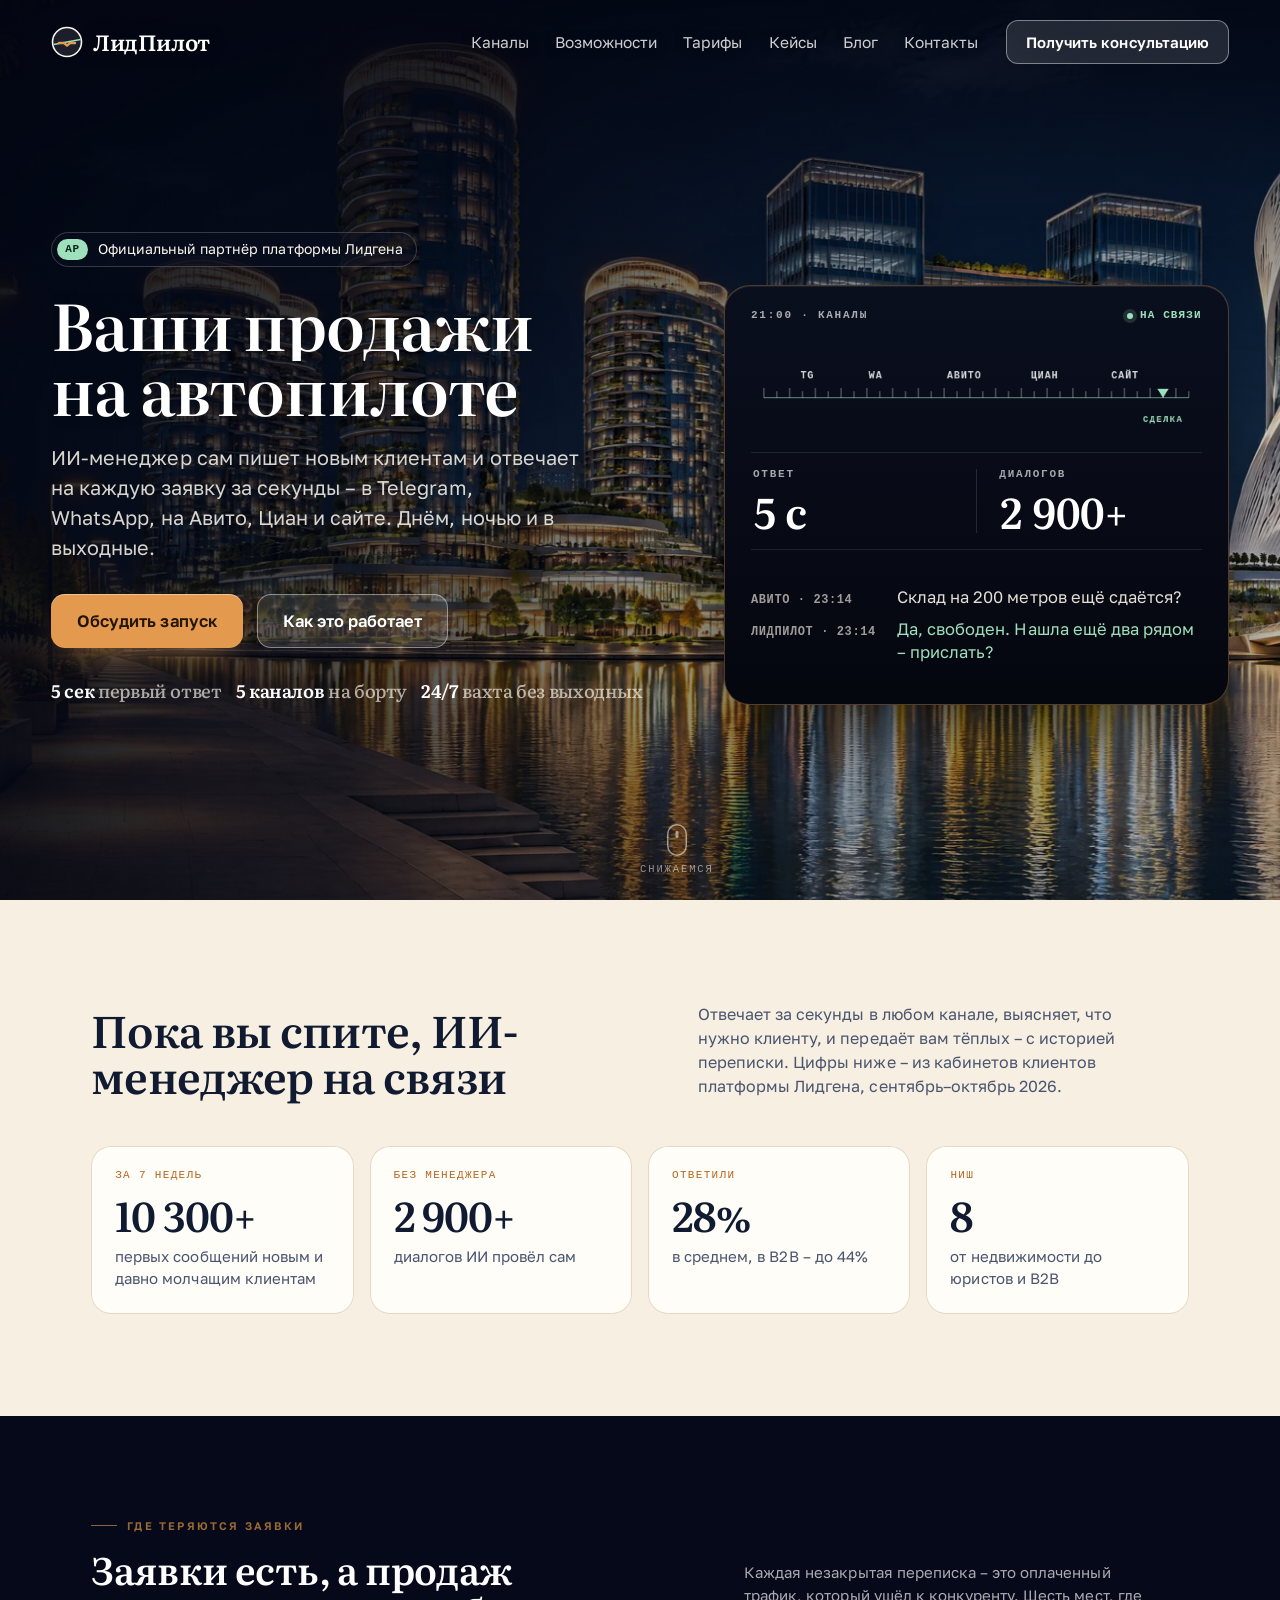
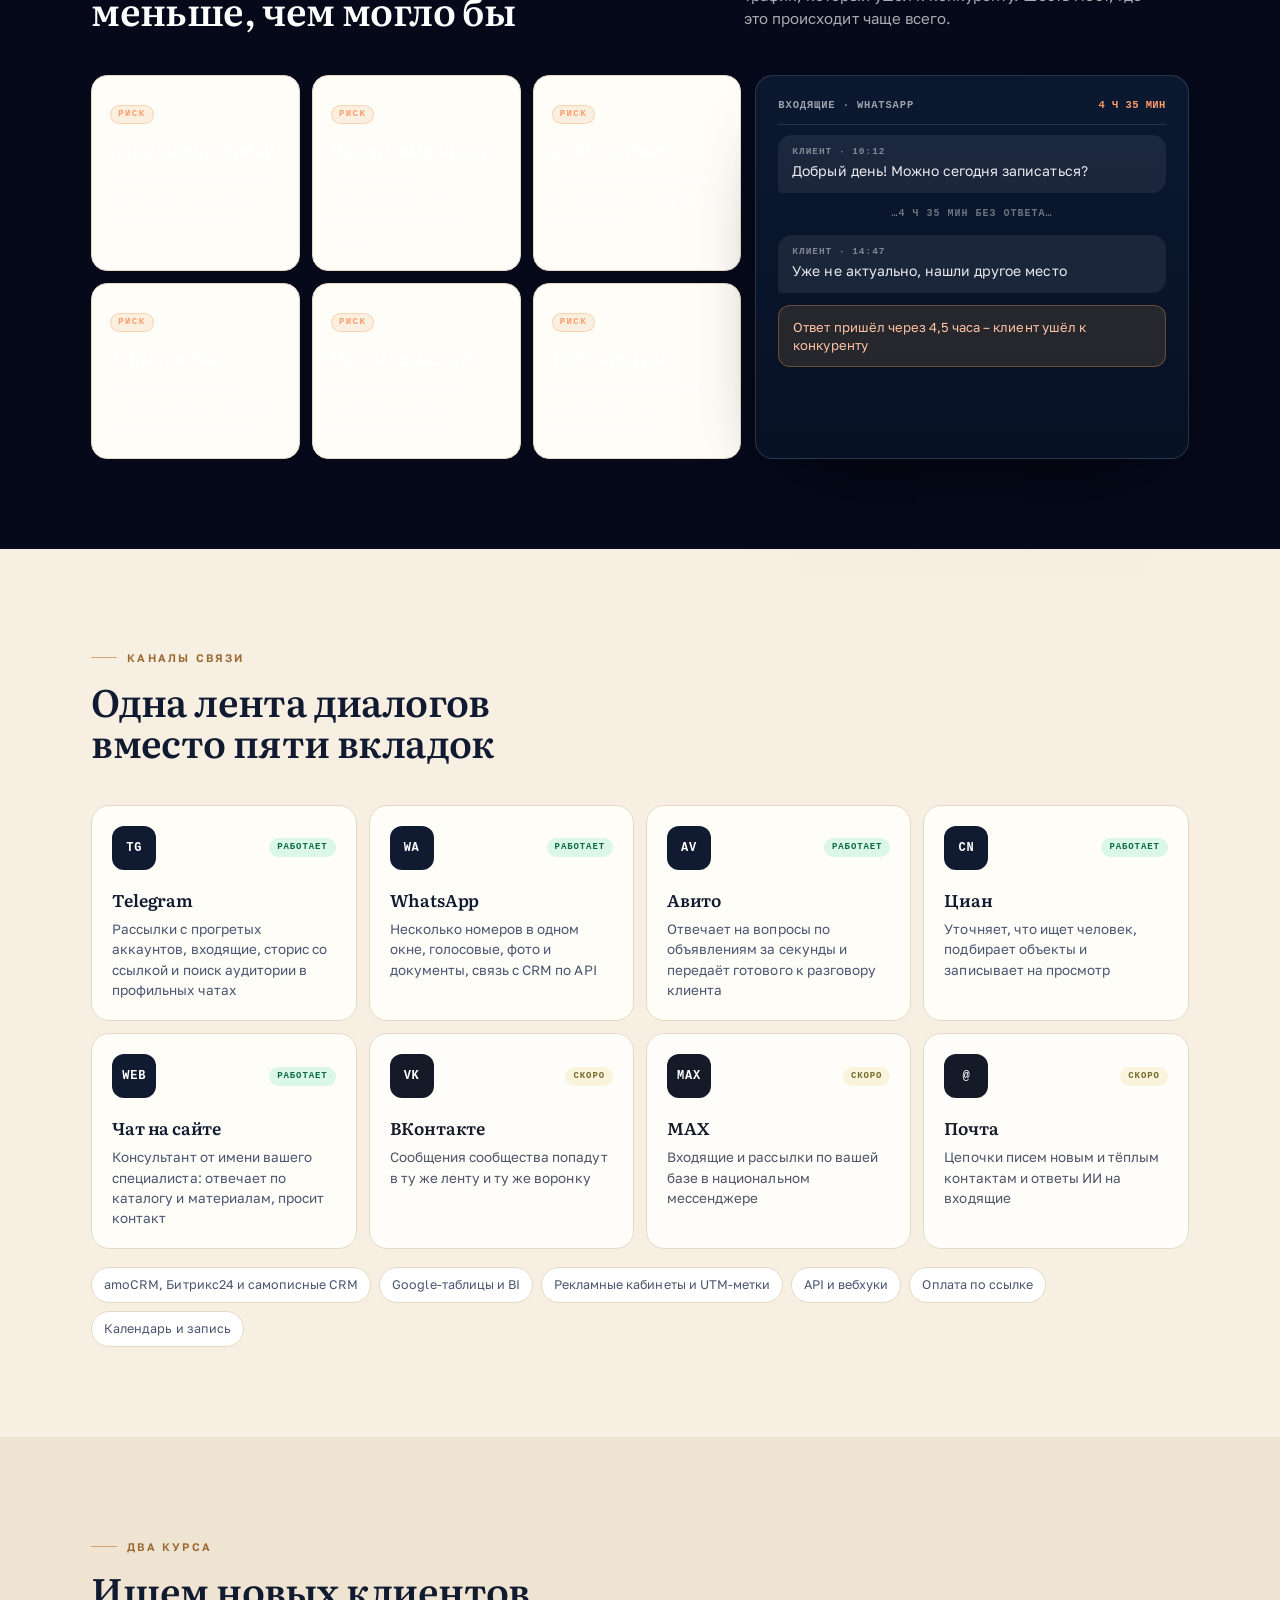
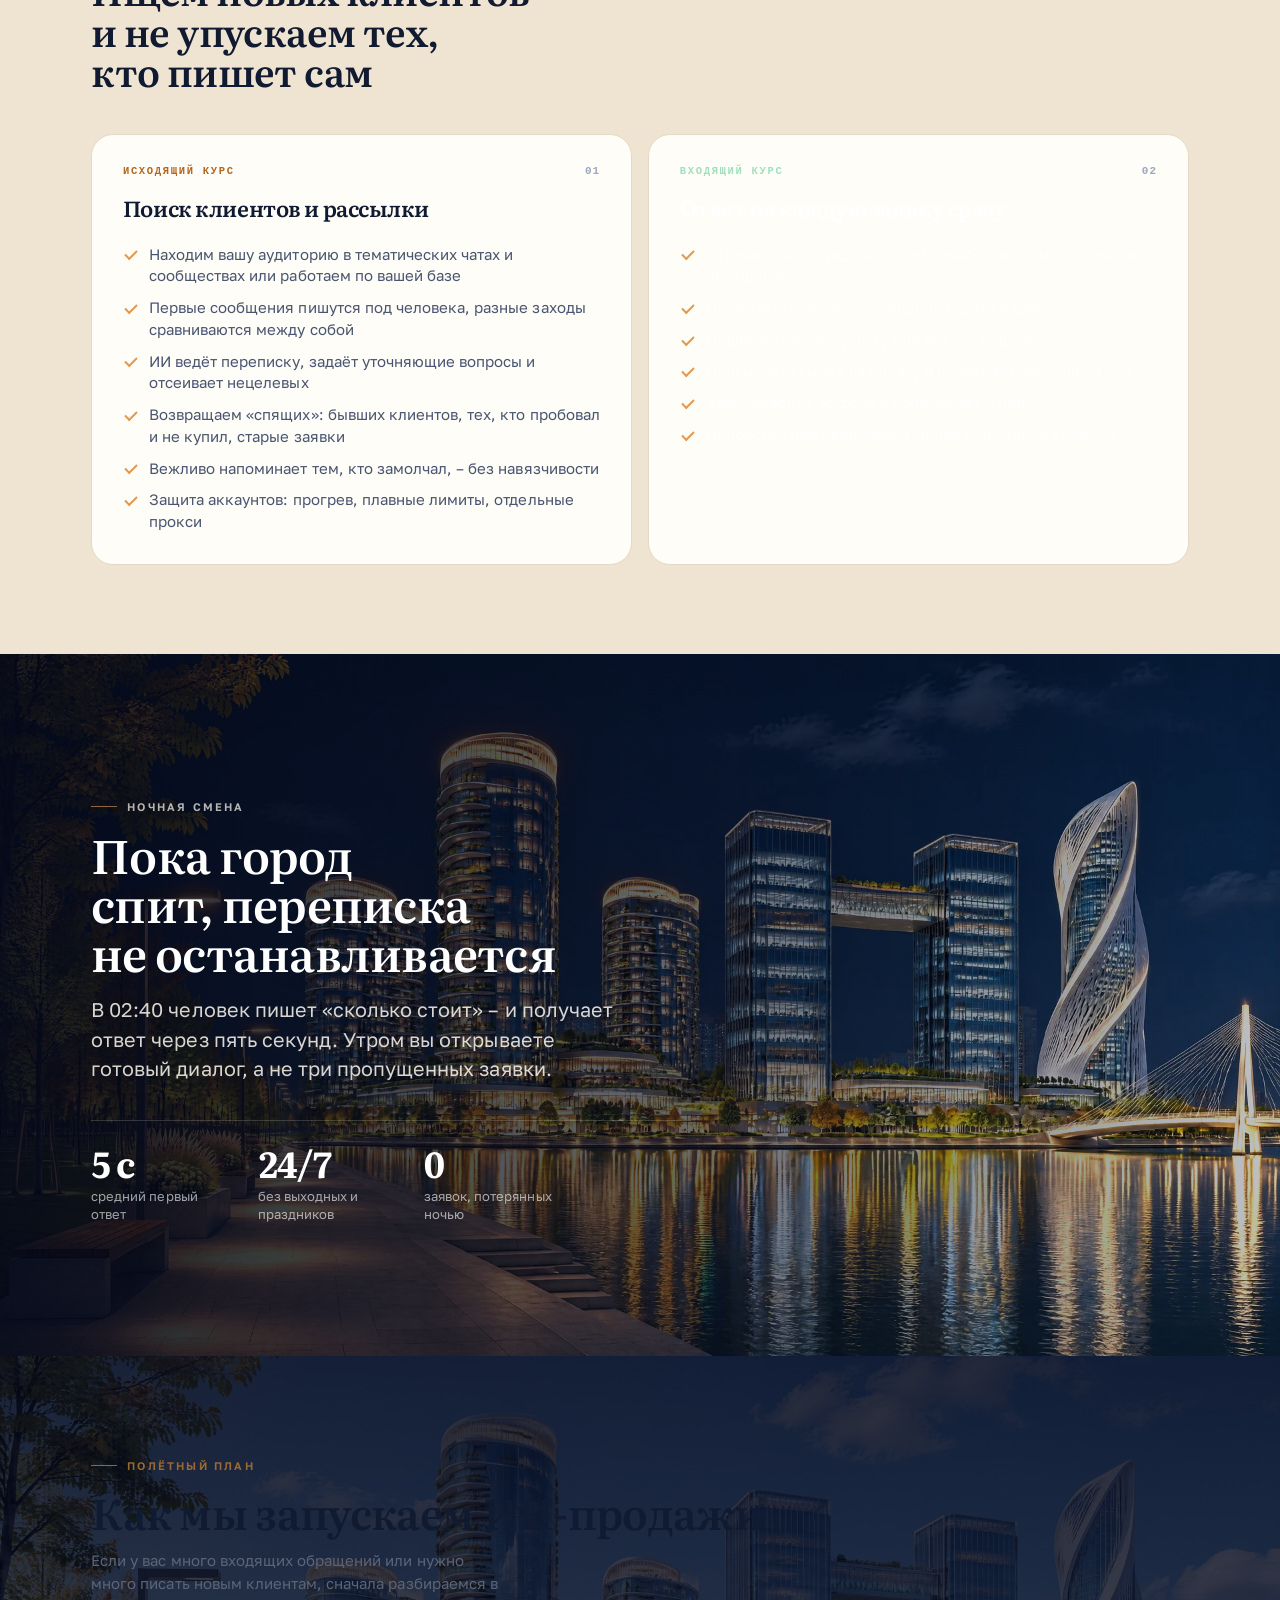
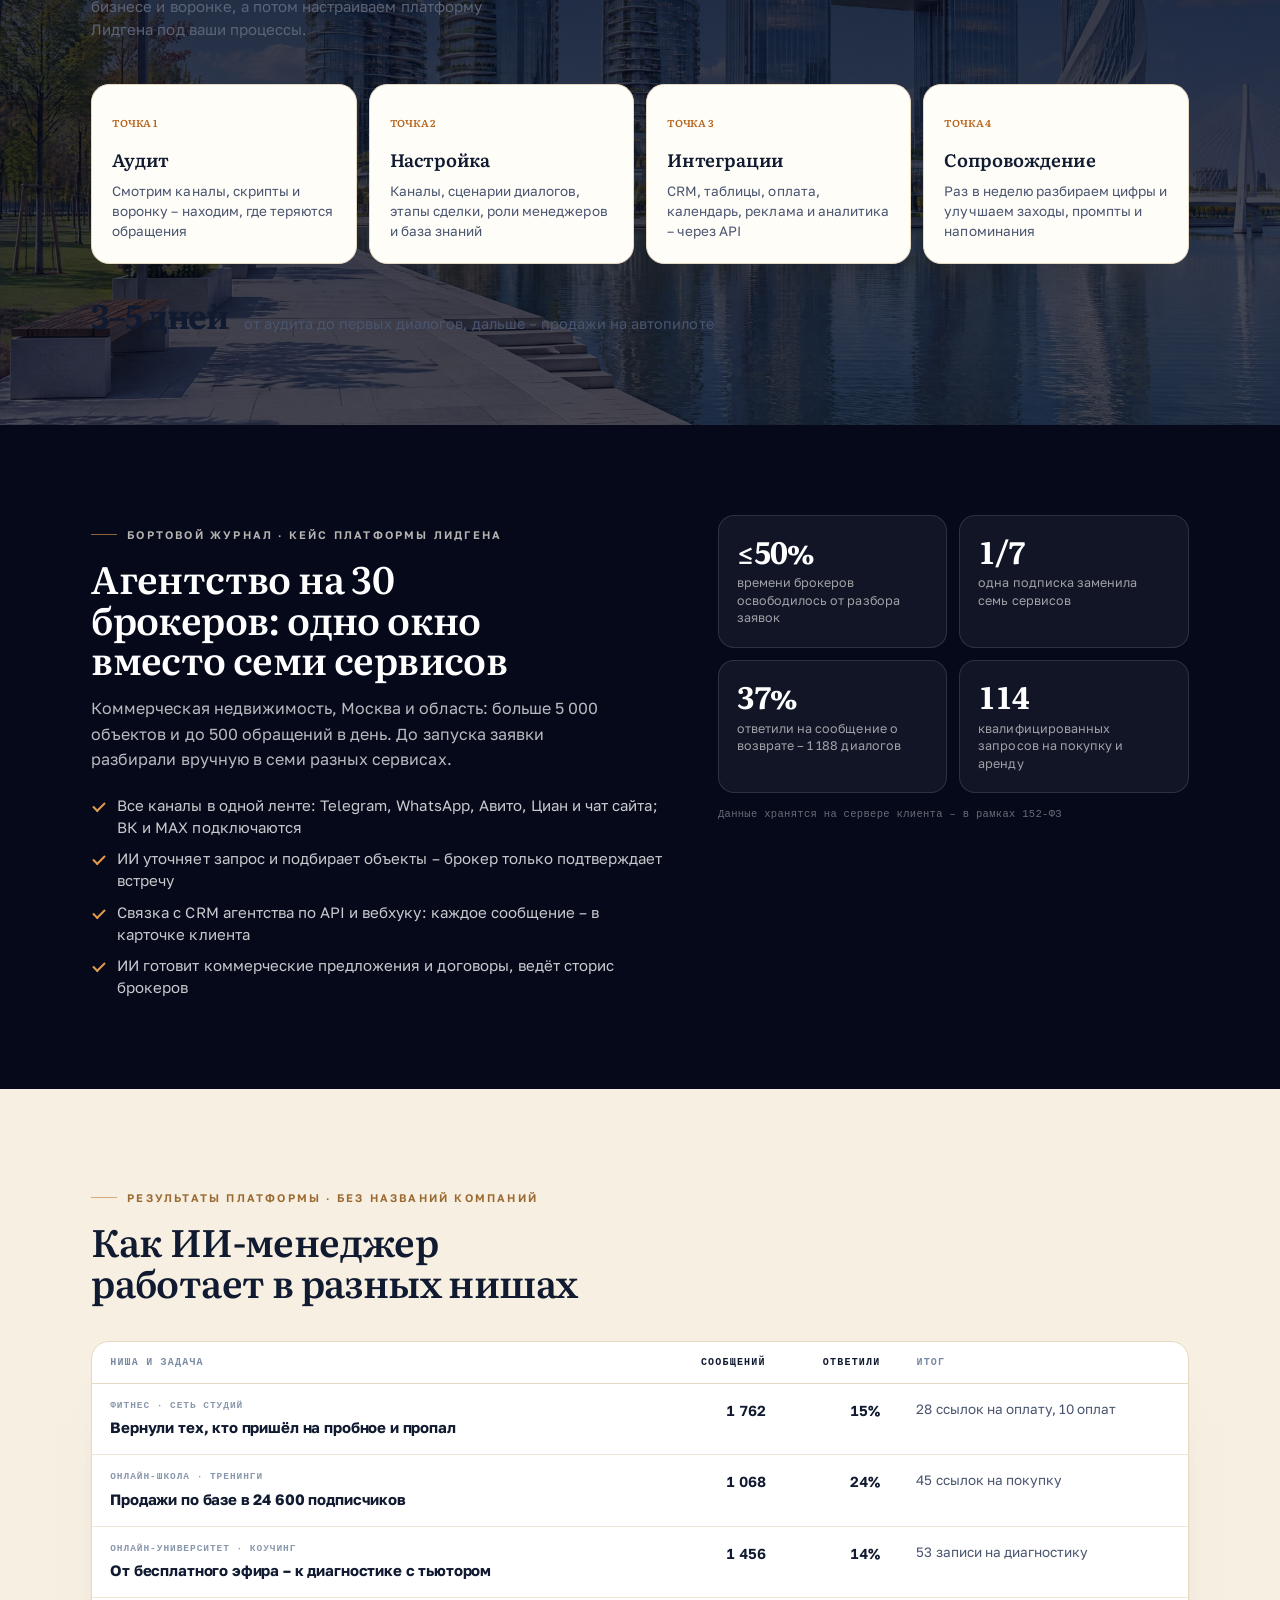
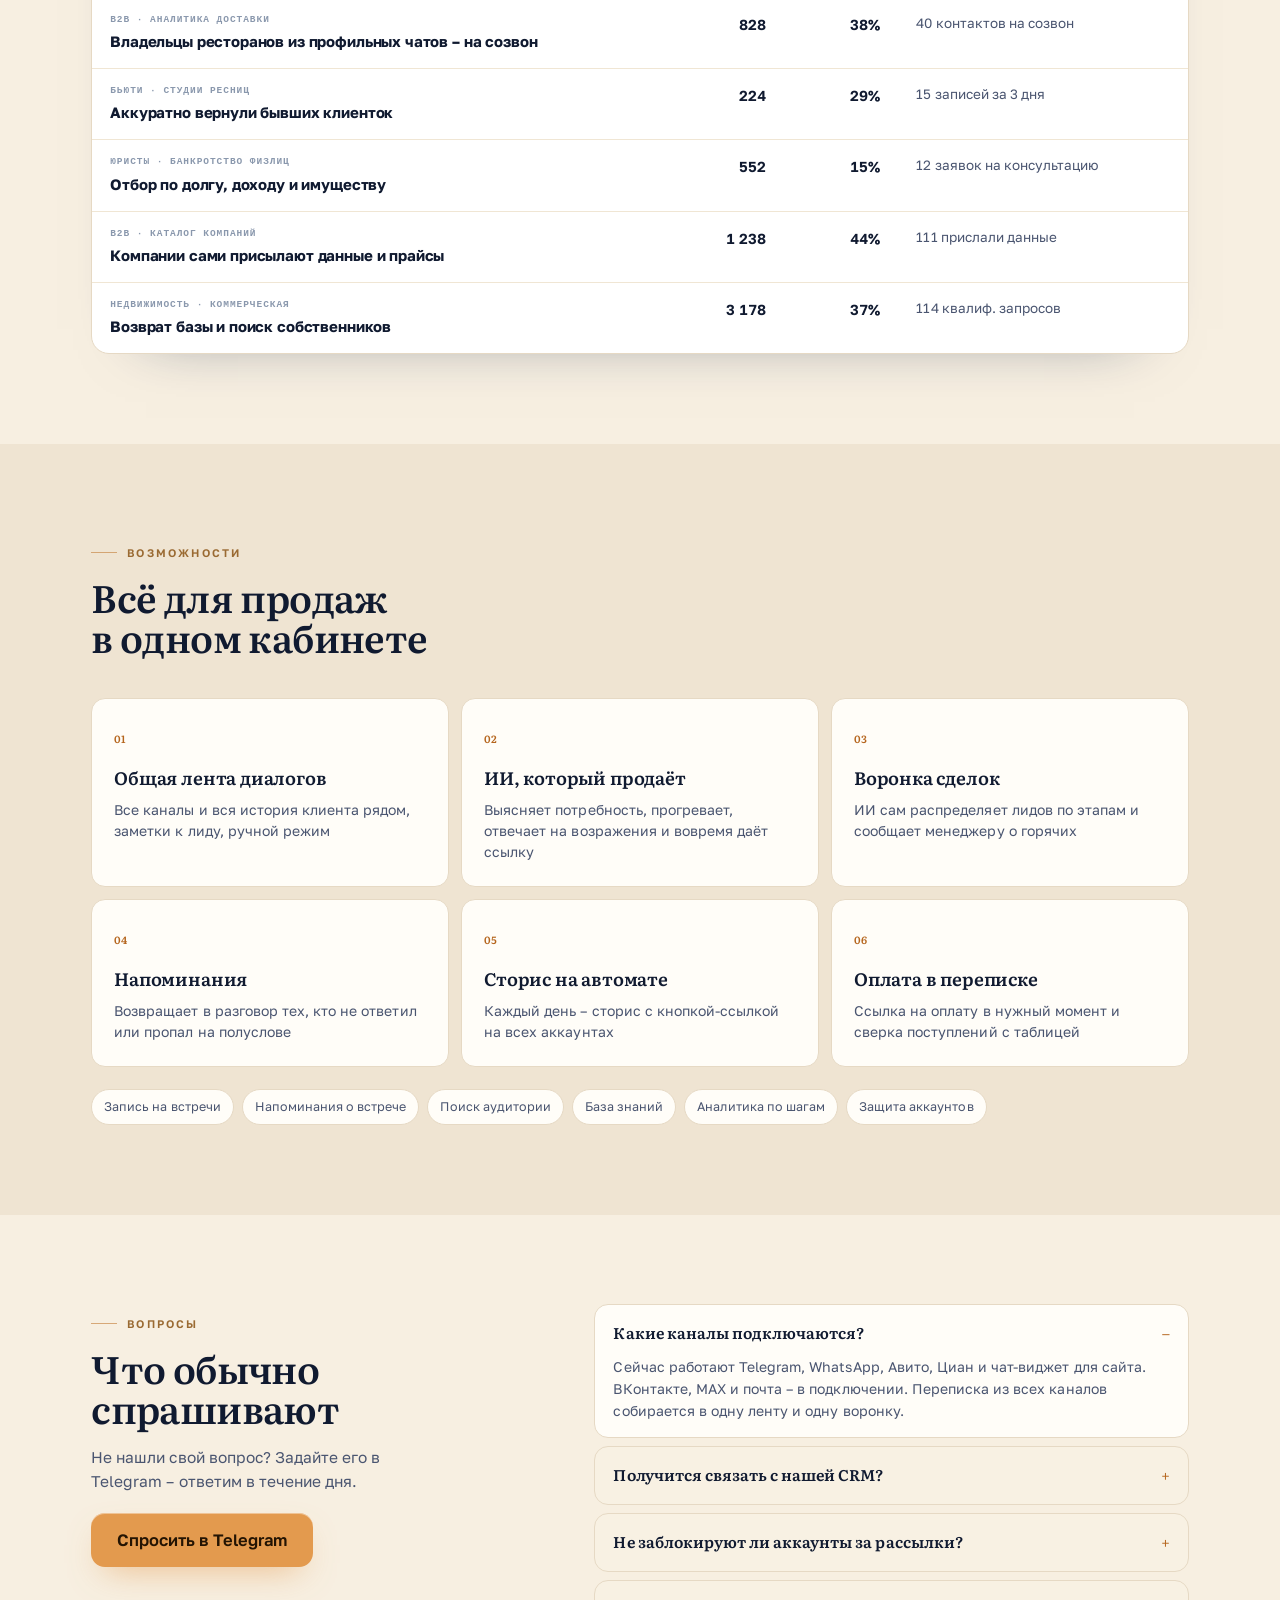
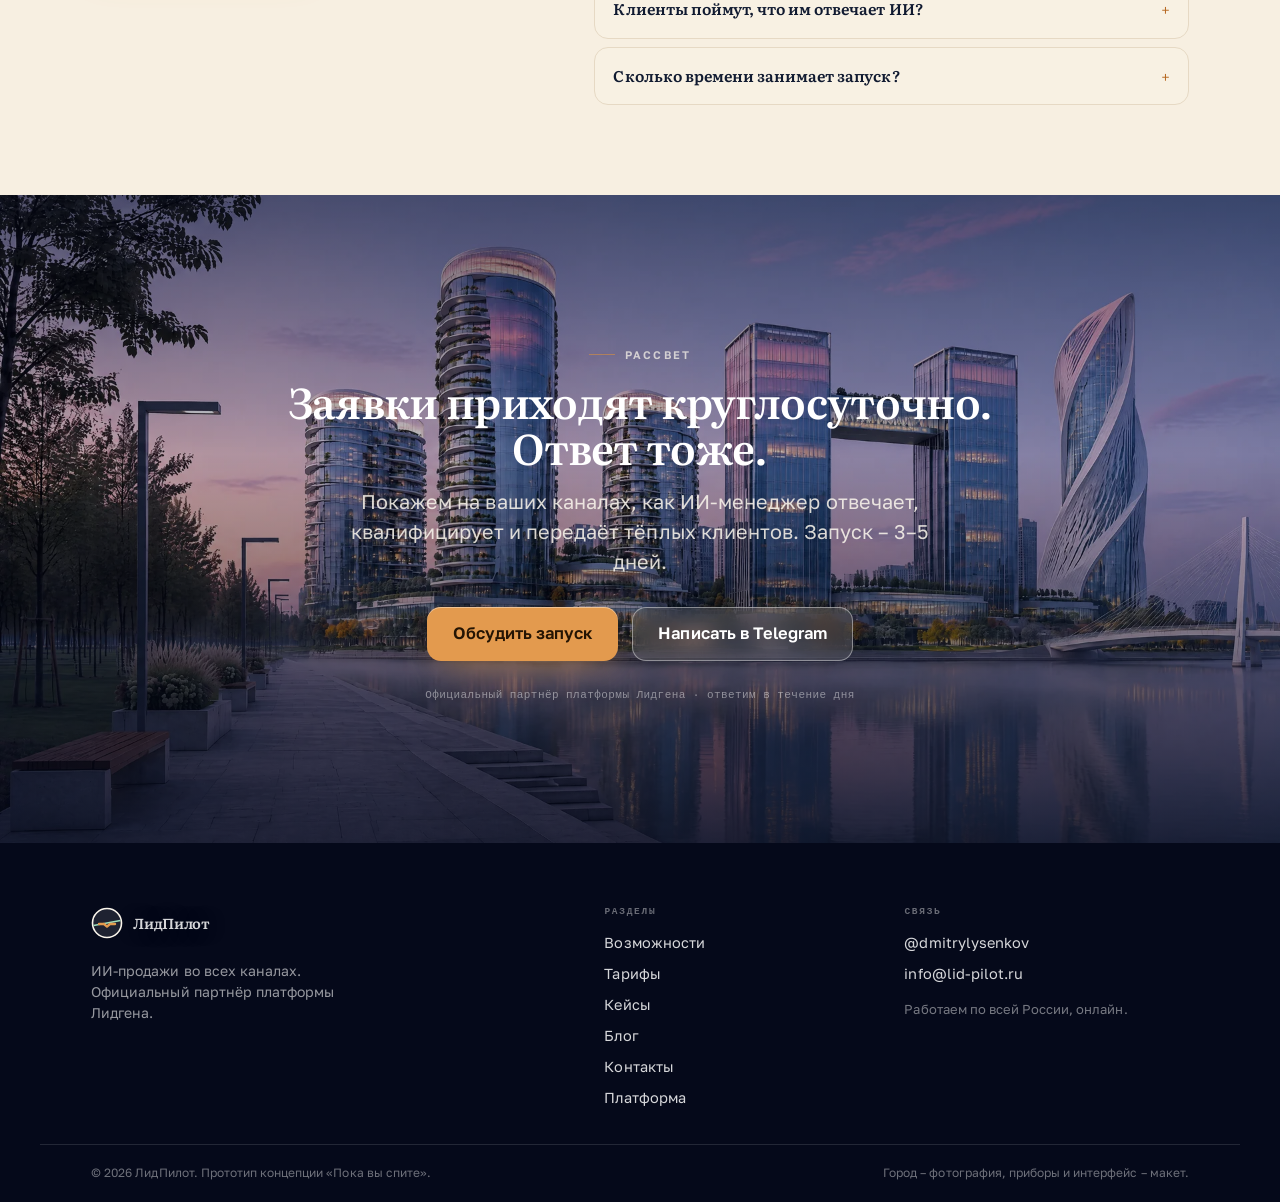
==== index.html @ d26cc65f "Сайт «Пока вы спите»: город, тема, 13 страниц" ====
<!DOCTYPE html><html lang="ru"> <head><script>document.documentElement.classList.add('js');</script><meta charset="utf-8"><meta name="viewport" content="width=device-width, initial-scale=1, viewport-fit=cover"><meta name="robots" content="noindex, nofollow"><title>ЛидПилот – продажи, пока вы спите</title><link rel="canonical" href="https://dmitryli52.github.io/lidpilot-noch/"><meta name="description" content="ИИ-менеджер продаж: пишет новым клиентам и отвечает за секунды в Telegram, WhatsApp, на Авито, Циан и сайте. Днём, ночью и в выходные."><meta name="theme-color" content="#05091A"><meta property="og:type" content="website"><meta property="og:title" content="ЛидПилот – продажи на автопилоте"><meta property="og:description" content="ИИ-менеджер отвечает за секунды в Telegram, WhatsApp, на Авито, Циан и сайте – днём, ночью и в выходные."><meta property="og:image" content="https://dmitryli52.github.io/lidpilot-noch/assets/noch/og-noch.jpg"><meta property="og:image:width" content="1200"><meta property="og:image:height" content="630"><link rel="icon" type="image/svg+xml" href="https://dmitryli52.github.io/lidpilot-noch/favicon.svg"><link rel="preconnect" href="https://fonts.googleapis.com"><link rel="preconnect" href="https://fonts.gstatic.com" crossorigin><link href="https://fonts.googleapis.com/css2?family=Literata:opsz,wght@7..72,500;7..72,600&family=Golos+Text:wght@400;500;600;700&display=swap&subset=cyrillic" rel="stylesheet"><link rel="preload" as="image" href="https://dmitryli52.github.io/lidpilot-noch/assets/noch/city-night.webp" imagesrcset="https://dmitryli52.github.io/lidpilot-noch/assets/noch/city-night.webp 1920w" imagesizes="100vw" fetchpriority="high"><link rel="stylesheet" href="https://dmitryli52.github.io/lidpilot-noch/assets/noch/noch.css?v=1"><script type="module" src="https://dmitryli52.github.io/lidpilot-noch/_astro/page.sJrt8mpm.js"></script></head> <body> <section class="scene" id="top" aria-label="Первый экран"> <div class="bg" aria-hidden="true"> <picture> <source media="(max-width:700px)" srcset="https://dmitryli52.github.io/lidpilot-noch/assets/noch/city-night.webp 1920w" sizes="100vw"> <img class="bg__img" src="https://dmitryli52.github.io/lidpilot-noch/assets/noch/city-night.webp" srcset="https://dmitryli52.github.io/lidpilot-noch/assets/noch/city-night.webp 1920w" sizes="100vw" width="1920" height="1080" alt="" fetchpriority="high" decoding="async"> </picture> </div> <div class="shade" aria-hidden="true"></div> <header class="top" data-head> <div class="top__in"> <a class="logo" href="#top" aria-label="ЛидПилот – наверх"> <svg viewBox="0 0 32 32" aria-hidden="true"><circle cx="16" cy="16" r="14.5" fill="rgba(255,255,255,.1)" stroke="#FBF6EC" stroke-width="1.6"></circle><path d="M2.6 18.5 29.4 13.5" stroke="#9FE0BC" stroke-width="1.6"></path><path d="M8 17h5l3 2.6 3-2.6h5" stroke="#E39A4E" stroke-width="2.4" fill="none" stroke-linecap="round" stroke-linejoin="round"></path></svg> ЛидПилот </a> <nav class="nav" aria-label="Разделы"> <a href="#channels">Каналы</a> <a href="https://dmitryli52.github.io/lidpilot-noch/vozmozhnosti/">Возможности</a> <a href="https://dmitryli52.github.io/lidpilot-noch/tarify/">Тарифы</a> <a href="https://dmitryli52.github.io/lidpilot-noch/keysy/">Кейсы</a> <a href="https://dmitryli52.github.io/lidpilot-noch/blog/">Блог</a> <a href="https://dmitryli52.github.io/lidpilot-noch/kontakty/">Контакты</a> </nav> <a class="btn btn_glass" href="https://t.me/dmitrylysenkov" target="_blank" rel="noopener">Получить консультацию</a> <button class="burger" type="button" aria-label="Открыть меню" aria-expanded="false" aria-controls="mmenu"><i></i><i></i><i></i></button> </div> </header> <div class="mmenu" id="mmenu" hidden> <div class="mmenu__top"> <span class="logo">ЛидПилот</span> <button class="mmenu__close" type="button" aria-label="Закрыть меню">×</button> </div> <nav class="mmenu__nav" aria-label="Разделы"> <a href="#channels">Каналы</a> <a href="https://dmitryli52.github.io/lidpilot-noch/vozmozhnosti/">Возможности</a> <a href="https://dmitryli52.github.io/lidpilot-noch/tarify/">Тарифы</a> <a href="https://dmitryli52.github.io/lidpilot-noch/keysy/">Кейсы</a> <a href="https://dmitryli52.github.io/lidpilot-noch/blog/">Блог</a> <a href="https://dmitryli52.github.io/lidpilot-noch/kontakty/">Контакты</a> </nav> <p class="mmenu__note">ИИ-менеджер продаж в Telegram, WhatsApp, на Авито, Циан и сайте. Официальный партнёр платформы Лидгена.</p> <div class="mmenu__cta"> <a class="btn btn_sun" href="https://t.me/dmitrylysenkov" target="_blank" rel="noopener">Обсудить запуск</a> <a class="btn btn_glass" href="mailto:info@lid-pilot.ru">info@lid-pilot.ru</a> </div> </div> <div class="hero" data-hero> <div class="copy"> <span class="kick anim anim-1"><b>AP</b>Официальный партнёр платформы Лидгена</span> <h1><span class="ln"><span>Ваши продажи</span></span><span class="ln"><span>на автопилоте</span></span></h1> <p class="lead anim anim-2">ИИ-менеджер сам пишет новым клиентам и отвечает на каждую заявку за секунды – в Telegram, WhatsApp, на Авито, Циан и сайте. Днём, ночью и в выходные.</p> <div class="cta anim anim-3"> <a class="btn btn_sun" href="https://t.me/dmitrylysenkov" target="_blank" rel="noopener">Обсудить запуск</a> <a class="btn btn_glass" href="#flows">Как это работает</a> </div> <p class="facts anim anim-4"><span><b>5 сек</b> первый ответ</span><span><b>5 каналов</b> на борту</span><span><b>24/7</b> вахта без выходных</span></p> </div> <aside class="hud" aria-label="Приборная панель: ответ за 5 секунд, 2 900 диалогов, пример переписки"> <div class="hud__top"> <span>21:00 · КАНАЛЫ</span> <span class="hud__live">НА СВЯЗИ</span> </div> <svg class="tape" viewBox="0 0 560 100" aria-hidden="true"> <path class="ln" pathLength="100" d="M16 58 H544"></path> <path class="tick" style="--i:0" d="M16 58 V46"></path><path class="tick" style="--i:1" d="M32 58 V50"></path><path class="tick" style="--i:2" d="M48 58 V46"></path><path class="tick" style="--i:3" d="M64 58 V50"></path><path class="tick" style="--i:4" d="M80 58 V46"></path><path class="tick" style="--i:5" d="M96 58 V50"></path><path class="tick" style="--i:6" d="M112 58 V46"></path><path class="tick" style="--i:7" d="M128 58 V50"></path><path class="tick" style="--i:8" d="M144 58 V46"></path><path class="tick" style="--i:9" d="M160 58 V50"></path><path class="tick" style="--i:10" d="M176 58 V46"></path><path class="tick" style="--i:11" d="M192 58 V50"></path><path class="tick" style="--i:12" d="M208 58 V46"></path><path class="tick" style="--i:13" d="M224 58 V50"></path><path class="tick" style="--i:14" d="M240 58 V46"></path><path class="tick" style="--i:15" d="M256 58 V50"></path><path class="tick" style="--i:16" d="M272 58 V46"></path><path class="tick" style="--i:17" d="M288 58 V50"></path><path class="tick" style="--i:18" d="M304 58 V46"></path><path class="tick" style="--i:19" d="M320 58 V50"></path><path class="tick" style="--i:20" d="M336 58 V46"></path><path class="tick" style="--i:21" d="M352 58 V50"></path><path class="tick" style="--i:22" d="M368 58 V46"></path><path class="tick" style="--i:23" d="M384 58 V50"></path><path class="tick" style="--i:24" d="M400 58 V46"></path><path class="tick" style="--i:25" d="M416 58 V50"></path><path class="tick" style="--i:26" d="M432 58 V46"></path><path class="tick" style="--i:27" d="M448 58 V50"></path><path class="tick" style="--i:28" d="M464 58 V46"></path><path class="tick" style="--i:29" d="M480 58 V50"></path><path class="tick" style="--i:30" d="M496 58 V46"></path><path class="tick" style="--i:31" d="M512 58 V50"></path><path class="tick" style="--i:32" d="M528 58 V46"></path><path class="tick" style="--i:33" d="M544 58 V50"></path> <text class="lbl" style="--i:0" x="70" y="34" text-anchor="middle">TG</text><text class="lbl" style="--i:1" x="155" y="34" text-anchor="middle">WA</text><text class="lbl" style="--i:2" x="265" y="34" text-anchor="middle">АВИТО</text><text class="lbl" style="--i:3" x="365" y="34" text-anchor="middle">ЦИАН</text><text class="lbl" style="--i:4" x="465" y="34" text-anchor="middle">САЙТ</text> <path class="tri" d="M512 58 l-7 -11 h14 z"></path> <text class="deal" x="512" y="88" text-anchor="middle">СДЕЛКА</text> </svg> <div class="hud__read"> <div><span>ОТВЕТ</span><b data-count="5" data-suffix=" с">5 с</b></div> <div><span>ДИАЛОГОВ</span><b data-count="2900" data-suffix="+">2 900+</b></div> </div> <div class="hud__chat" data-chat aria-hidden="true"> <p class="q"><span class="tag" data-qtag>АВИТО · 23:14</span><span data-q>Склад на 200 метров ещё сдаётся?</span></p> <p class="a"><span class="tag" data-atag>ЛИДПИЛОТ · 23:14</span><span data-a>Да, свободен. Нашла ещё два рядом – прислать?</span></p> </div> </aside> </div> <div class="scroll" aria-hidden="true"><i></i>Снижаемся</div> </section> <!-- Показания --> <section class="after" id="after"> <div class="after__in"> <div class="after__head"> <h2 data-in>Пока вы спите, ИИ-менеджер на&nbsp;связи</h2> <p class="lead" data-in style="--d:.08s">Отвечает за секунды в любом канале, выясняет, что нужно клиенту, и передаёт вам тёплых – с историей переписки. Цифры ниже – из кабинетов клиентов платформы Лидгена, сентябрь–октябрь 2026.</p> </div> <div class="night"> <div data-in style="--d:.04s"><time>за 7 недель</time><b>10 300+</b><span>первых сообщений новым и давно молчащим клиентам</span></div> <div data-in style="--d:.12s"><time>без менеджера</time><b>2 900+</b><span>диалогов ИИ провёл сам</span></div> <div data-in style="--d:.2s"><time>ответили</time><b>28%</b><span>в среднем, в B2B – до 44%</span></div> <div data-in style="--d:.28s"><time>ниш</time><b>8</b><span>от недвижимости до юристов и B2B</span></div> </div> </div> </section> <!-- Где теряются заявки --> <section class="sec sec_dark" id="problem"> <div class="wrap"> <div class="sec__head sec__head_row"> <div> <span class="kicker">Где теряются заявки</span> <h2>Заявки есть, а&nbsp;продаж меньше, чем могло&nbsp;бы</h2> </div> <p class="sec__note" data-in>Каждая незакрытая переписка – это оплаченный трафик, который ушёл к конкуренту. Шесть мест, где это происходит чаще всего.</p> </div> <div class="problem"> <div class="risks"> <div class="risk" data-in> <span class="risk__lamp">Риск</span> <h3>Каналы вразнобой</h3> <p>Мессенджеры, Авито и сайт живут в разных окнах и подписках</p> </div><div class="risk" data-in> <span class="risk__lamp">Риск</span> <h3>Вечер и выходные</h3> <p>Пишут, когда менеджеров нет, а к утру интерес уже остыл</p> </div><div class="risk" data-in> <span class="risk__lamp">Риск</span> <h3>Долгий ответ</h3> <p>Пара часов ожидания – и человек договорился с другими</p> </div><div class="risk" data-in> <span class="risk__lamp">Риск</span> <h3>Забытая база</h3> <p>Бывшие клиенты и старые заявки лежат и не приносят ничего</p> </div><div class="risk" data-in> <span class="risk__lamp">Риск</span> <h3>Пустые диалоги</h3> <p>Менеджеры полдня выясняют, кому это вообще не нужно</p> </div><div class="risk" data-in> <span class="risk__lamp">Риск</span> <h3>Нет картины</h3> <p>Непонятно, на каком шаге клиенты отваливаются</p> </div> </div> <div class="late" data-in style="--d:.08s" aria-label="Пример: ответ через 4,5 часа"> <div class="late__h"><span>Входящие · WhatsApp</span><b>4 ч 35 мин</b></div> <div class="bubble"><small>Клиент · 10:12</small>Добрый день! Можно сегодня записаться?</div> <div class="late__t">…4 ч 35 мин без ответа…</div> <div class="bubble"><small>Клиент · 14:47</small>Уже не актуально, нашли другое место</div> <div class="late__warn">Ответ пришёл через 4,5 часа – клиент ушёл к конкуренту</div> </div> </div> </div> </section> <!-- Каналы --> <section class="sec" id="channels"> <div class="wrap"> <div class="sec__head"> <span class="kicker">Каналы связи</span> <h2>Одна лента диалогов вместо пяти вкладок</h2> </div> <div class="chs"> <div class="ch" data-in> <div class="ch__top"><span class="ch__f">TG</span><span class="state state_on">работает</span></div> <h3>Telegram</h3> <p>Рассылки с прогретых аккаунтов, входящие, сторис со ссылкой и поиск аудитории в профильных чатах</p> </div><div class="ch" data-in> <div class="ch__top"><span class="ch__f">WA</span><span class="state state_on">работает</span></div> <h3>WhatsApp</h3> <p>Несколько номеров в одном окне, голосовые, фото и документы, связь с CRM по API</p> </div><div class="ch" data-in> <div class="ch__top"><span class="ch__f">AV</span><span class="state state_on">работает</span></div> <h3>Авито</h3> <p>Отвечает на вопросы по объявлениям за секунды и передаёт готового к разговору клиента</p> </div><div class="ch" data-in> <div class="ch__top"><span class="ch__f">CN</span><span class="state state_on">работает</span></div> <h3>Циан</h3> <p>Уточняет, что ищет человек, подбирает объекты и записывает на просмотр</p> </div><div class="ch" data-in> <div class="ch__top"><span class="ch__f">WEB</span><span class="state state_on">работает</span></div> <h3>Чат на сайте</h3> <p>Консультант от имени вашего специалиста: отвечает по каталогу и материалам, просит контакт</p> </div><div class="ch ch_soon" data-in> <div class="ch__top"><span class="ch__f">VK</span><span class="state state_soon">скоро</span></div> <h3>ВКонтакте</h3> <p>Сообщения сообщества попадут в ту же ленту и ту же воронку</p> </div><div class="ch ch_soon" data-in> <div class="ch__top"><span class="ch__f">MAX</span><span class="state state_soon">скоро</span></div> <h3>MAX</h3> <p>Входящие и рассылки по вашей базе в национальном мессенджере</p> </div><div class="ch ch_soon" data-in> <div class="ch__top"><span class="ch__f">@</span><span class="state state_soon">скоро</span></div> <h3>Почта</h3> <p>Цепочки писем новым и тёплым контактам и ответы ИИ на входящие</p> </div> </div> <div class="integ" data-in> <span>amoCRM, Битрикс24 и самописные CRM</span> <span>Google-таблицы и BI</span> <span>Рекламные кабинеты и UTM-метки</span> <span>API и вебхуки</span> <span>Оплата по ссылке</span> <span>Календарь и запись</span> </div> </div> </section> <!-- Два курса --> <section class="sec sec_tint" id="flows"> <div class="wrap"> <div class="sec__head"> <span class="kicker">Два курса</span> <h2>Ищем новых клиентов и&nbsp;не&nbsp;упускаем тех, кто пишет сам</h2> </div> <div class="courses"> <div class="course" data-in> <div class="course__top"><span class="course__dir">Исходящий курс</span><span class="course__n">01</span></div> <h3>Поиск клиентов и рассылки</h3> <ul class="chk"><li>Находим вашу аудиторию в тематических чатах и сообществах или работаем по вашей базе</li><li>Первые сообщения пишутся под человека, разные заходы сравниваются между собой</li><li>ИИ ведёт переписку, задаёт уточняющие вопросы и отсеивает нецелевых</li><li>Возвращаем «спящих»: бывших клиентов, тех, кто пробовал и не купил, старые заявки</li><li>Вежливо напоминает тем, кто замолчал, – без навязчивости</li><li>Защита аккаунтов: прогрев, плавные лимиты, отдельные прокси</li></ul> </div> <div class="course course_in" data-in style="--d:.08s"> <div class="course__top"><span class="course__dir">Входящий курс</span><span class="course__n">02</span></div> <h3>Ответ на каждую заявку сразу</h3> <ul class="chk"><li>Отвечает за секунды в любом канале – и днём, и ночью, и в праздники</li><li>Понимает голосовые сообщения, фото и файлы</li><li>Подбирает товар, услугу или объект под запрос</li><li>Присылает ссылку на оплату и проверяет, прошла ли она</li><li>Записывает на встречу и напоминает о ней</li><li>Непростой разговор отдаёт менеджеру одной кнопкой</li></ul> </div> </div> </div> </section> <!-- Ночная смена: фотоблок --> <section class="nightshift" id="night"> <img class="nightshift__bg" src="https://dmitryli52.github.io/lidpilot-noch/assets/noch/city-night.webp" srcset="https://dmitryli52.github.io/lidpilot-noch/assets/noch/city-night.webp 1920w" sizes="100vw" alt="" width="1920" height="1080" loading="lazy" decoding="async"> <div class="nightshift__shade" aria-hidden="true"></div> <div class="wrap nightshift__in"> <div class="nightshift__copy" data-in> <span class="kicker kicker_light">Ночная смена</span> <h2>Пока город спит, переписка не&nbsp;останавливается</h2> <p class="lead lead_light">В 02:40 человек пишет «сколько стоит» – и получает ответ через пять секунд. Утром вы открываете готовый диалог, а не три пропущенных заявки.</p> <div class="nightshift__stats"> <div><b>5 с</b><span>средний первый ответ</span></div> <div><b>24/7</b><span>без выходных и праздников</span></div> <div><b>0</b><span>заявок, потерянных ночью</span></div> </div> </div> </div> </section> <!-- Полётный план --> <section class="plan" id="plan"> <img class="plan__bg" src="https://dmitryli52.github.io/lidpilot-noch/assets/noch/city-day.webp" srcset="https://dmitryli52.github.io/lidpilot-noch/assets/noch/city-day.webp 1920w" sizes="100vw" alt="" width="1920" height="1080" loading="lazy" decoding="async"> <div class="plan__shade" aria-hidden="true"></div> <div class="wrap plan__in"> <div class="sec__head"> <span class="kicker">Полётный план</span> <h2>Как мы запускаем ИИ-продажи</h2> <p class="sec__note">Если у вас много входящих обращений или нужно много писать новым клиентам, сначала разбираемся в бизнесе и воронке, а потом настраиваем платформу Лидгена под ваши процессы.</p> </div> <div class="steps"> <div class="step" data-in style="--d:0s"> <span class="step__n">Точка 1</span> <h3>Аудит</h3> <p>Смотрим каналы, скрипты и воронку – находим, где теряются обращения</p> </div><div class="step" data-in style="--d:0.06s"> <span class="step__n">Точка 2</span> <h3>Настройка</h3> <p>Каналы, сценарии диалогов, этапы сделки, роли менеджеров и база знаний</p> </div><div class="step" data-in style="--d:0.12s"> <span class="step__n">Точка 3</span> <h3>Интеграции</h3> <p>CRM, таблицы, оплата, календарь, реклама и аналитика – через API</p> </div><div class="step" data-in style="--d:0.18s"> <span class="step__n">Точка 4</span> <h3>Сопровождение</h3> <p>Раз в неделю разбираем цифры и улучшаем заходы, промпты и напоминания</p> </div> </div> <div class="plan__end" data-in><b>3–5 дней</b><span>от аудита до первых диалогов, дальше – продажи на автопилоте</span></div> </div> </section> <!-- Бортовой журнал --> <section class="sec sec_dark" id="case"> <div class="wrap"> <div class="log"> <div class="log__main" data-in> <span class="kicker kicker_light">Бортовой журнал · кейс платформы Лидгена</span> <h2>Агентство на 30 брокеров: одно окно вместо семи сервисов</h2> <p class="log__lead">Коммерческая недвижимость, Москва и область: больше 5 000 объектов и до 500 обращений в день. До запуска заявки разбирали вручную в семи разных сервисах.</p> <ul class="chk chk_light"><li>Все каналы в одной ленте: Telegram, WhatsApp, Авито, Циан и чат сайта; ВК и MAX подключаются</li><li>ИИ уточняет запрос и подбирает объекты – брокер только подтверждает встречу</li><li>Связка с CRM агентства по API и вебхуку: каждое сообщение – в карточке клиента</li><li>ИИ готовит коммерческие предложения и договоры, ведёт сторис брокеров</li></ul> </div> <div class="log__side" data-in style="--d:.08s"> <div class="log__ro"><b>≤50%</b><span>времени брокеров освободилось от разбора заявок</span></div><div class="log__ro"><b>1/7</b><span>одна подписка заменила семь сервисов</span></div><div class="log__ro"><b>37%</b><span>ответили на сообщение о возврате – 1 188 диалогов</span></div><div class="log__ro"><b>114</b><span>квалифицированных запросов на покупку и аренду</span></div> <p class="log__fn">Данные хранятся на сервере клиента – в рамках 152-ФЗ</p> </div> </div> </div> </section> <!-- Кейсы --> <section class="sec" id="cases"> <div class="wrap"> <div class="sec__head"> <span class="kicker">Результаты платформы · без названий компаний</span> <h2>Как ИИ-менеджер работает в&nbsp;разных нишах</h2> </div> <div class="tbl" data-in> <table class="cases"> <thead><tr><th scope="col">Ниша и задача</th><th scope="col" class="n">Сообщений</th><th scope="col" class="n">Ответили</th><th scope="col">Итог</th></tr></thead> <tbody> <tr><td><small>Фитнес · сеть студий</small><b>Вернули тех, кто пришёл на пробное и пропал</b><span class="m-only">1 762 сообщений</span></td><td class="n" data-label="Сообщений">1 762</td><td class="n" data-label="Ответили">15%</td><td class="res" data-label="Итог">28 ссылок на оплату, 10 оплат</td></tr><tr><td><small>Онлайн-школа · тренинги</small><b>Продажи по базе в 24 600 подписчиков</b><span class="m-only">1 068 сообщений</span></td><td class="n" data-label="Сообщений">1 068</td><td class="n" data-label="Ответили">24%</td><td class="res" data-label="Итог">45 ссылок на покупку</td></tr><tr><td><small>Онлайн-университет · коучинг</small><b>От бесплатного эфира – к диагностике с тьютором</b><span class="m-only">1 456 сообщений</span></td><td class="n" data-label="Сообщений">1 456</td><td class="n" data-label="Ответили">14%</td><td class="res" data-label="Итог">53 записи на диагностику</td></tr><tr><td><small>B2B · аналитика доставки</small><b>Владельцы ресторанов из профильных чатов – на созвон</b><span class="m-only">828 сообщений</span></td><td class="n" data-label="Сообщений">828</td><td class="n" data-label="Ответили">38%</td><td class="res" data-label="Итог">40 контактов на созвон</td></tr><tr><td><small>Бьюти · студии ресниц</small><b>Аккуратно вернули бывших клиенток</b><span class="m-only">224 сообщений</span></td><td class="n" data-label="Сообщений">224</td><td class="n" data-label="Ответили">29%</td><td class="res" data-label="Итог">15 записей за 3 дня</td></tr><tr><td><small>Юристы · банкротство физлиц</small><b>Отбор по долгу, доходу и имуществу</b><span class="m-only">552 сообщений</span></td><td class="n" data-label="Сообщений">552</td><td class="n" data-label="Ответили">15%</td><td class="res" data-label="Итог">12 заявок на консультацию</td></tr><tr><td><small>B2B · каталог компаний</small><b>Компании сами присылают данные и прайсы</b><span class="m-only">1 238 сообщений</span></td><td class="n" data-label="Сообщений">1 238</td><td class="n" data-label="Ответили">44%</td><td class="res" data-label="Итог">111 прислали данные</td></tr><tr><td><small>Недвижимость · коммерческая</small><b>Возврат базы и поиск собственников</b><span class="m-only">3 178 сообщений</span></td><td class="n" data-label="Сообщений">3 178</td><td class="n" data-label="Ответили">37%</td><td class="res" data-label="Итог">114 квалиф. запросов</td></tr> </tbody> </table> </div> </div> </section> <!-- Возможности --> <section class="sec sec_tint" id="features"> <div class="wrap"> <div class="sec__head"> <span class="kicker">Возможности</span> <h2>Всё для продаж в&nbsp;одном кабинете</h2> </div> <div class="feats"> <div class="feat" data-in> <span class="feat__n">01</span> <h3>Общая лента диалогов</h3> <p>Все каналы и вся история клиента рядом, заметки к лиду, ручной режим</p> </div><div class="feat" data-in> <span class="feat__n">02</span> <h3>ИИ, который продаёт</h3> <p>Выясняет потребность, прогревает, отвечает на возражения и вовремя даёт ссылку</p> </div><div class="feat" data-in> <span class="feat__n">03</span> <h3>Воронка сделок</h3> <p>ИИ сам распределяет лидов по этапам и сообщает менеджеру о горячих</p> </div><div class="feat" data-in> <span class="feat__n">04</span> <h3>Напоминания</h3> <p>Возвращает в разговор тех, кто не ответил или пропал на полуслове</p> </div><div class="feat" data-in> <span class="feat__n">05</span> <h3>Сторис на автомате</h3> <p>Каждый день – сторис с кнопкой-ссылкой на всех аккаунтах</p> </div><div class="feat" data-in> <span class="feat__n">06</span> <h3>Оплата в переписке</h3> <p>Ссылка на оплату в нужный момент и сверка поступлений с таблицей</p> </div> </div> <div class="chips" data-in> <span>Запись на встречи</span><span>Напоминания о встрече</span><span>Поиск аудитории</span> <span>База знаний</span><span>Аналитика по шагам</span><span>Защита аккаунтов</span> </div> </div> </section> <!-- Вопросы --> <section class="sec" id="faq"> <div class="wrap faq"> <div class="faq__side" data-in> <span class="kicker">Вопросы</span> <h2>Что обычно спрашивают</h2> <p>Не нашли свой вопрос? Задайте его в Telegram – ответим в течение дня.</p> <a class="btn btn_sun" href="https://t.me/dmitrylysenkov" target="_blank" rel="noopener">Спросить в Telegram</a> </div> <div class="qa"> <details open data-in style="--d:0s"><summary>Какие каналы подключаются?</summary><p>Сейчас работают Telegram, WhatsApp, Авито, Циан и чат-виджет для сайта. ВКонтакте, MAX и почта – в подключении. Переписка из всех каналов собирается в одну ленту и одну воронку.</p></details><details data-in style="--d:0.04s"><summary>Получится связать с нашей CRM?</summary><p>Да. amoCRM, Битрикс24, самописные системы, Google-таблицы, рекламные кабинеты и аналитика подключаются через API и вебхуки. Если готовой связки нет – соберём её под вашу задачу.</p></details><details data-in style="--d:0.08s"><summary>Не заблокируют ли аккаунты за рассылки?</summary><p>Аккаунты сначала прогреваются, лимиты отправки растут постепенно, у каждой группы аккаунтов свой прокси, а первые сообщения пишутся под конкретного человека. При признаках риска система сама снижает нагрузку на аккаунт.</p></details><details data-in style="--d:0.12s"><summary>Клиенты поймут, что им отвечает ИИ?</summary><p>ИИ-менеджер ведёт обычную переписку: понимает голосовые, фото и документы и отвечает по вашим материалам. Если разговор становится сложным, менеджер забирает его в один клик.</p></details><details data-in style="--d:0.16s"><summary>Сколько времени занимает запуск?</summary><p>Стандартный запуск – 3–5 дней. Если нужна сборка под процессы компании с интеграциями, срок назовём после аудита.</p></details> </div> </div> </section> <!-- Финальный экран --> <section class="final" id="cta"> <img class="final__bg" src="https://dmitryli52.github.io/lidpilot-noch/assets/noch/city-dawn.webp" srcset="https://dmitryli52.github.io/lidpilot-noch/assets/noch/city-dawn.webp 1920w" sizes="100vw" alt="" width="1920" height="1080" loading="lazy" decoding="async"> <div class="final__shade" aria-hidden="true"></div> <div class="wrap final__in"> <span class="kicker kicker_light" data-in>Рассвет</span> <h2 data-in>Заявки приходят круглосуточно.<br>Ответ тоже.</h2> <p class="lead lead_light" data-in style="--d:.08s">Покажем на ваших каналах, как ИИ-менеджер отвечает, квалифицирует и передаёт тёплых клиентов. Запуск – 3–5 дней.</p> <div class="cta cta_center" data-in style="--d:.14s"> <a class="btn btn_sun" href="https://t.me/dmitrylysenkov" target="_blank" rel="noopener">Обсудить запуск</a> <a class="btn btn_glass" href="https://t.me/dmitrylysenkov" target="_blank" rel="noopener">Написать в Telegram</a> </div> <p class="final__note" data-in style="--d:.2s">Официальный партнёр платформы Лидгена · ответим в течение дня</p> </div> </section> <footer class="foot"> <div class="wrap foot__in"> <div class="foot__brand"> <a class="logo logo_foot" href="#top"> <svg viewBox="0 0 32 32" aria-hidden="true"><circle cx="16" cy="16" r="14.5" fill="rgba(255,255,255,.1)" stroke="#FBF6EC" stroke-width="1.6"></circle><path d="M2.6 18.5 29.4 13.5" stroke="#9FE0BC" stroke-width="1.6"></path><path d="M8 17h5l3 2.6 3-2.6h5" stroke="#E39A4E" stroke-width="2.4" fill="none" stroke-linecap="round" stroke-linejoin="round"></path></svg> ЛидПилот </a> <p>ИИ-продажи во всех каналах. Официальный партнёр платформы Лидгена.</p> </div> <nav class="foot__nav" aria-label="Разделы сайта"> <span>Разделы</span> <a href="https://dmitryli52.github.io/lidpilot-noch/vozmozhnosti/">Возможности</a> <a href="https://dmitryli52.github.io/lidpilot-noch/tarify/">Тарифы</a> <a href="https://dmitryli52.github.io/lidpilot-noch/keysy/">Кейсы</a> <a href="https://dmitryli52.github.io/lidpilot-noch/blog/">Блог</a> <a href="https://dmitryli52.github.io/lidpilot-noch/kontakty/">Контакты</a> <a href="https://dmitryli52.github.io/lidpilot-noch/platforma/">Платформа</a> </nav> <div class="foot__contacts"> <span>Связь</span> <a href="https://t.me/dmitrylysenkov" target="_blank" rel="noopener">@dmitrylysenkov</a> <a href="mailto:info@lid-pilot.ru">info@lid-pilot.ru</a> <p>Работаем по всей России, онлайн.</p> </div> </div> <div class="wrap foot__bottom"> <span>© 2026 ЛидПилот. Прототип концепции «Пока вы спите».</span> <span>Город – фотография, приборы и интерфейс – макет.</span> </div> </footer> <script>
(function () {
  var still = matchMedia('(prefers-reduced-motion: reduce)').matches;
  var q = function (s) { return document.querySelector(s); };
  var qa = function (s) { return [].slice.call(document.querySelectorAll(s)); };

  function countUp(el, target, suffix, dur) {
    var t0 = null;
    function step(t) {
      if (t0 === null) t0 = t;
      var k = Math.max(0, Math.min(1, (t - t0) / dur));
      var e = 1 - Math.pow(1 - k, 3);
      var v = Math.round(target * e);
      el.textContent = (v >= 1000 ? v.toLocaleString('ru-RU') : String(v)) + suffix;
      if (k < 1) requestAnimationFrame(step);
    }
    requestAnimationFrame(step);
  }
  if (!still) {
    qa('[data-count]').forEach(function (el, i) {
      var target = parseFloat(el.dataset.count), suffix = el.dataset.suffix || '';
      setTimeout(function () { countUp(el, target, suffix, 1100); }, 950 + i * 170);
    });
  }

  var chat = q('[data-chat]'), mq = q('[data-q]'), ma = q('[data-a]'), tq = q('[data-qtag]'), ta = q('[data-atag]');
  var scenes = [
    { tag: 'АВИТО · 23:14', q: 'Склад на 200 метров ещё сдаётся?', a: 'Да, свободен. Нашла ещё два рядом – прислать?' },
    { tag: 'WHATSAPP · 02:40', q: 'Сколько стоит месяц занятий для ребёнка?', a: 'Абонемент на 8 занятий со скидкой. Отправить ссылку?' },
    { tag: 'САЙТ · 06:55', q: 'Можно созвониться сегодня днём?', a: 'Конечно. Вот свободные окна – выбирайте удобное.' }
  ];
  var si = 0;
  function show() {
    var s = scenes[si];
    mq.textContent = s.q; ma.textContent = s.a; tq.textContent = s.tag;
    ta.textContent = 'ЛИДПИЛОТ · ' + s.tag.split('·')[1].trim();
  }
  if (chat) {
    show();
    if (!still) {
      setInterval(function () {
        chat.classList.add('swapping');
        setTimeout(function () { si = (si + 1) % scenes.length; show(); chat.classList.remove('swapping'); }, 260);
      }, 6000);
    }
  }

  var burger = q('.burger'), mmenu = q('#mmenu'), mclose = q('.mmenu__close');
  function setMenu(open) {
    if (!mmenu) return;
    mmenu.hidden = !open;
    if (burger) burger.setAttribute('aria-expanded', open ? 'true' : 'false');
    document.documentElement.style.overflow = open ? 'hidden' : '';
  }
  if (burger && mmenu) {
    burger.addEventListener('click', function () { setMenu(mmenu.hidden); });
    if (mclose) mclose.addEventListener('click', function () { setMenu(false); });
    qa('#mmenu a').forEach(function (a) { a.addEventListener('click', function () { setMenu(false); }); });
    addEventListener('keydown', function (e) { if (e.key === 'Escape' && !mmenu.hidden) setMenu(false); });
  }

  var items = qa('[data-in]');
  if ('IntersectionObserver' in window && items.length) {
    var io = new IntersectionObserver(function (entries) {
      entries.forEach(function (en) {
        if (en.isIntersecting) { en.target.classList.add('in'); io.unobserve(en.target); }
      });
    }, { threshold: 0.16, rootMargin: '0px 0px -6% 0px' });
    items.forEach(function (el) { io.observe(el); });
  } else {
    items.forEach(function (el) { el.classList.add('in'); });
  }

  var img = q('.bg__img'), heroEl = q('[data-hero]'), hud = q('.hud');
  var p = 0, need = false;
  function apply() {
    need = false;
    var s = 1.10 + p * 0.26;
    if (img) img.style.transform = 'translate3d(' + (p * 16).toFixed(1) + 'px,' + (p * 200).toFixed(1) + 'px,0) scale(' + s.toFixed(3) + ')';
    if (heroEl) {
      heroEl.style.transform = 'translateY(' + (-p * 330).toFixed(1) + 'px)';
      heroEl.style.opacity = String(Math.max(0, 1 - p * 1.02));
    }
    if (hud) hud.style.transform = 'translate3d(0,' + (p * 135).toFixed(1) + 'px,0)';
  }
  function request() { if (!need) { need = true; requestAnimationFrame(apply); } }
  function reset() {
    if (img) img.style.transform = '';
    if (heroEl) { heroEl.style.transform = ''; heroEl.style.opacity = ''; }
    if (hud) hud.style.transform = '';
  }
  if (!still && img && heroEl) {
    addEventListener('scroll', function () {
      if (innerWidth < 900) return;
      p = Math.min(1, scrollY / innerHeight); request();
    }, { passive: true });
    addEventListener('resize', function () {
      if (innerWidth < 900) { p = 0; reset(); return; }
      p = Math.min(1, scrollY / innerHeight); request();
    });
    request();
  }
})();
</script> <script>
(function () {
  var head = document.querySelector('[data-head]');
  function stuck() { if (head) head.classList.toggle('is-stuck', scrollY > 24); }
  stuck();
  addEventListener('scroll', stuck, { passive: true });
})();
</script> </body> </html>
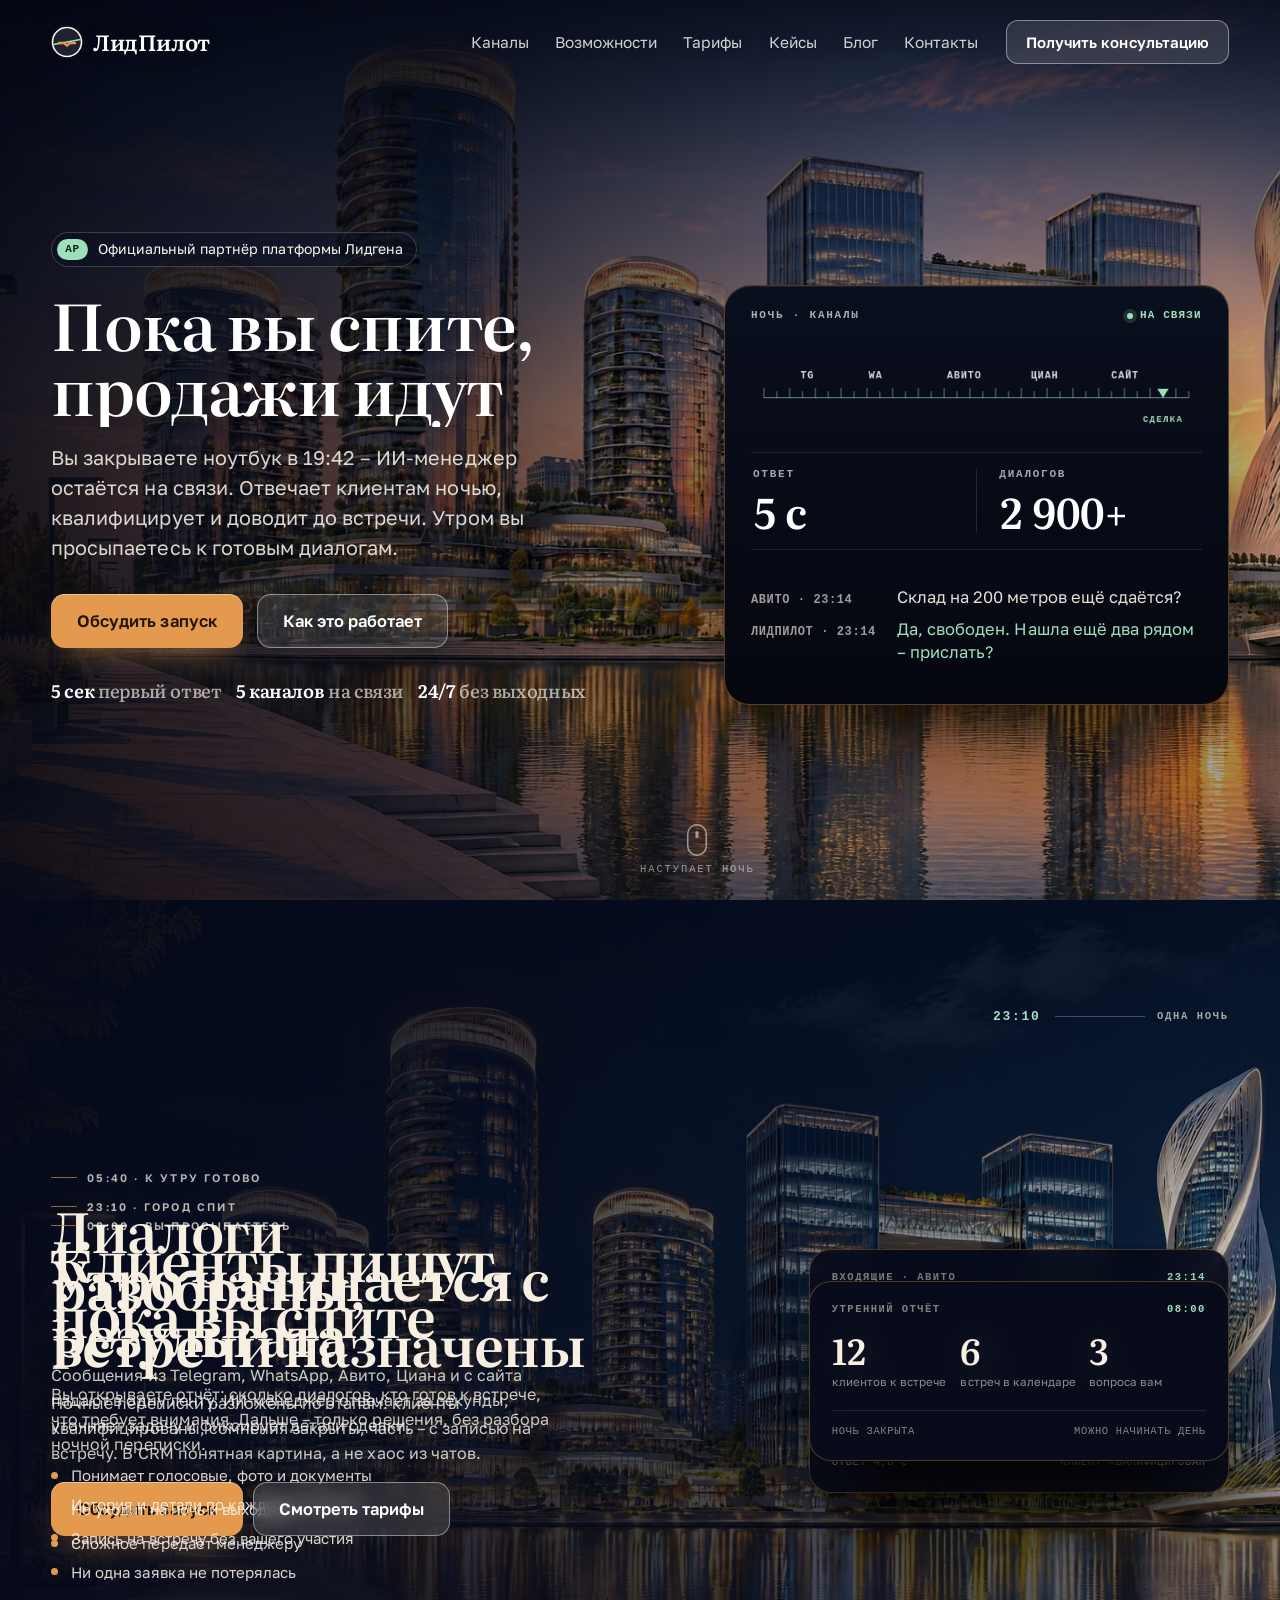
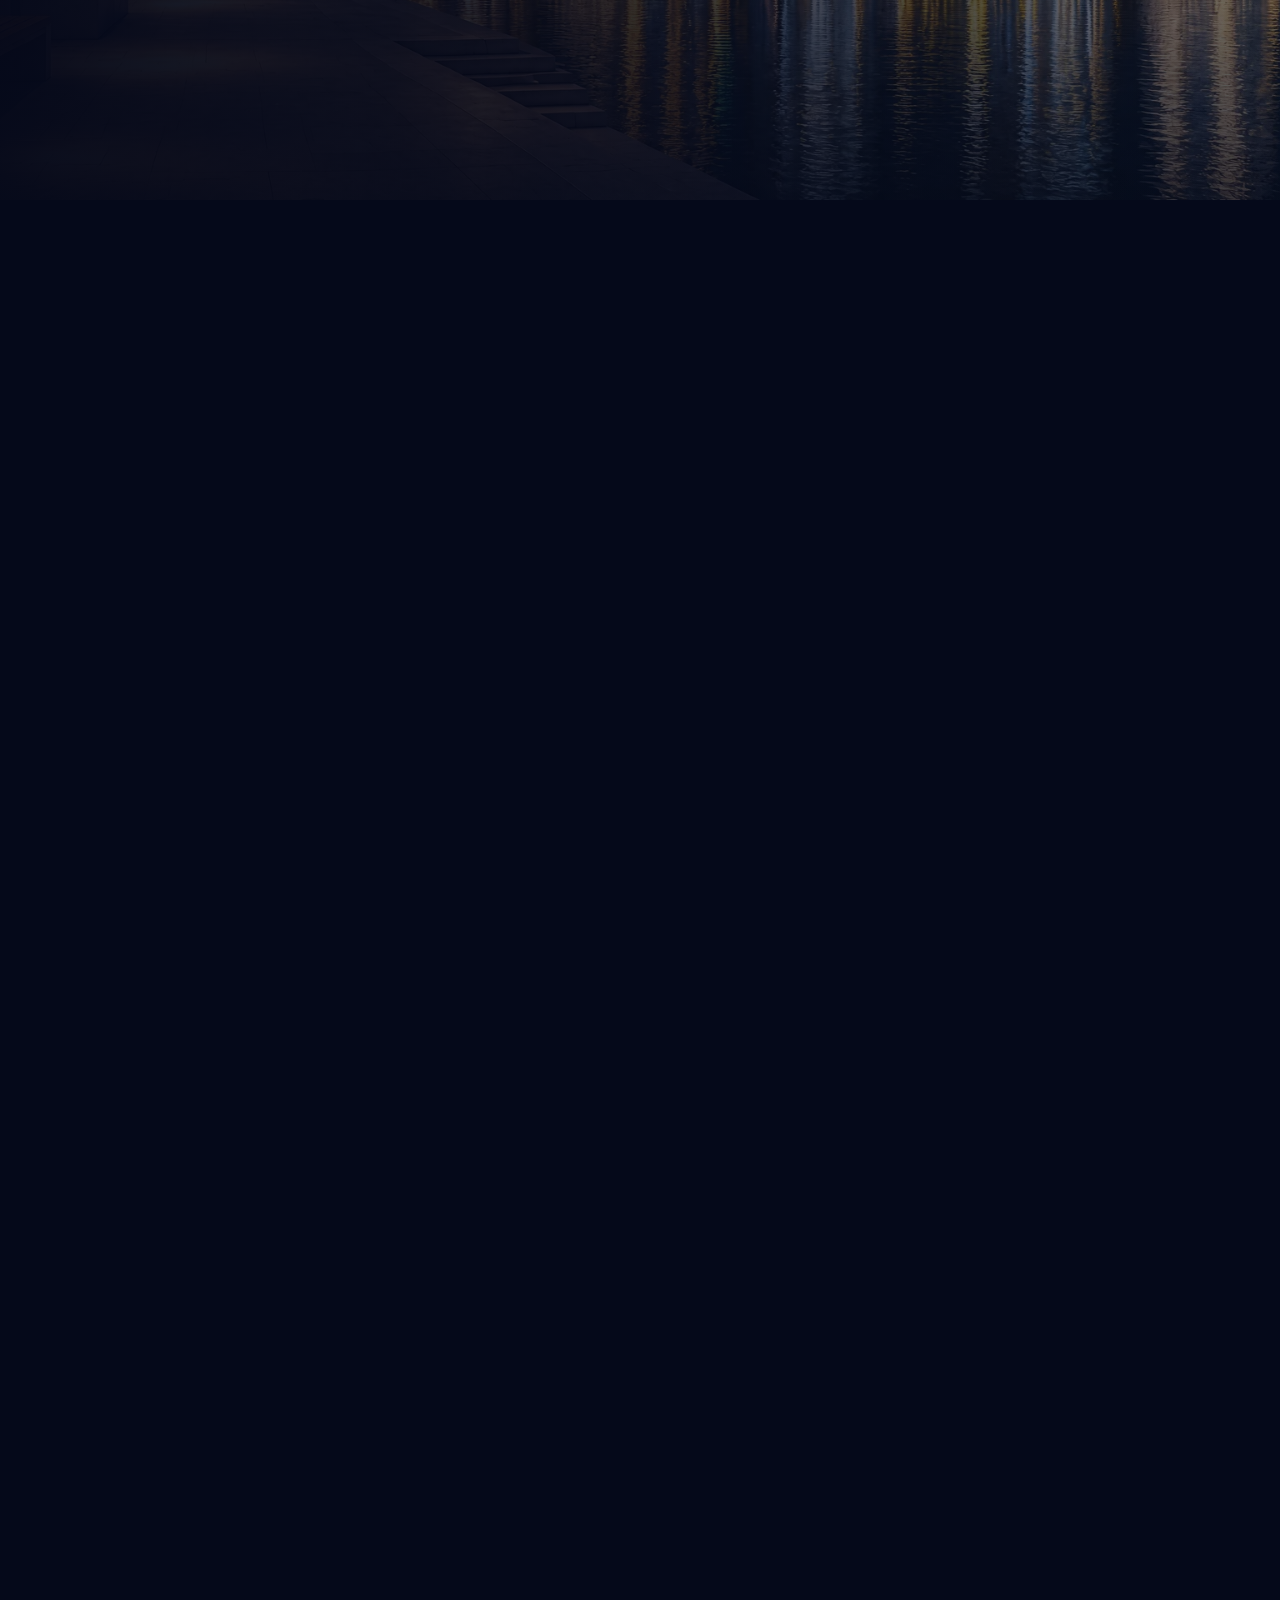
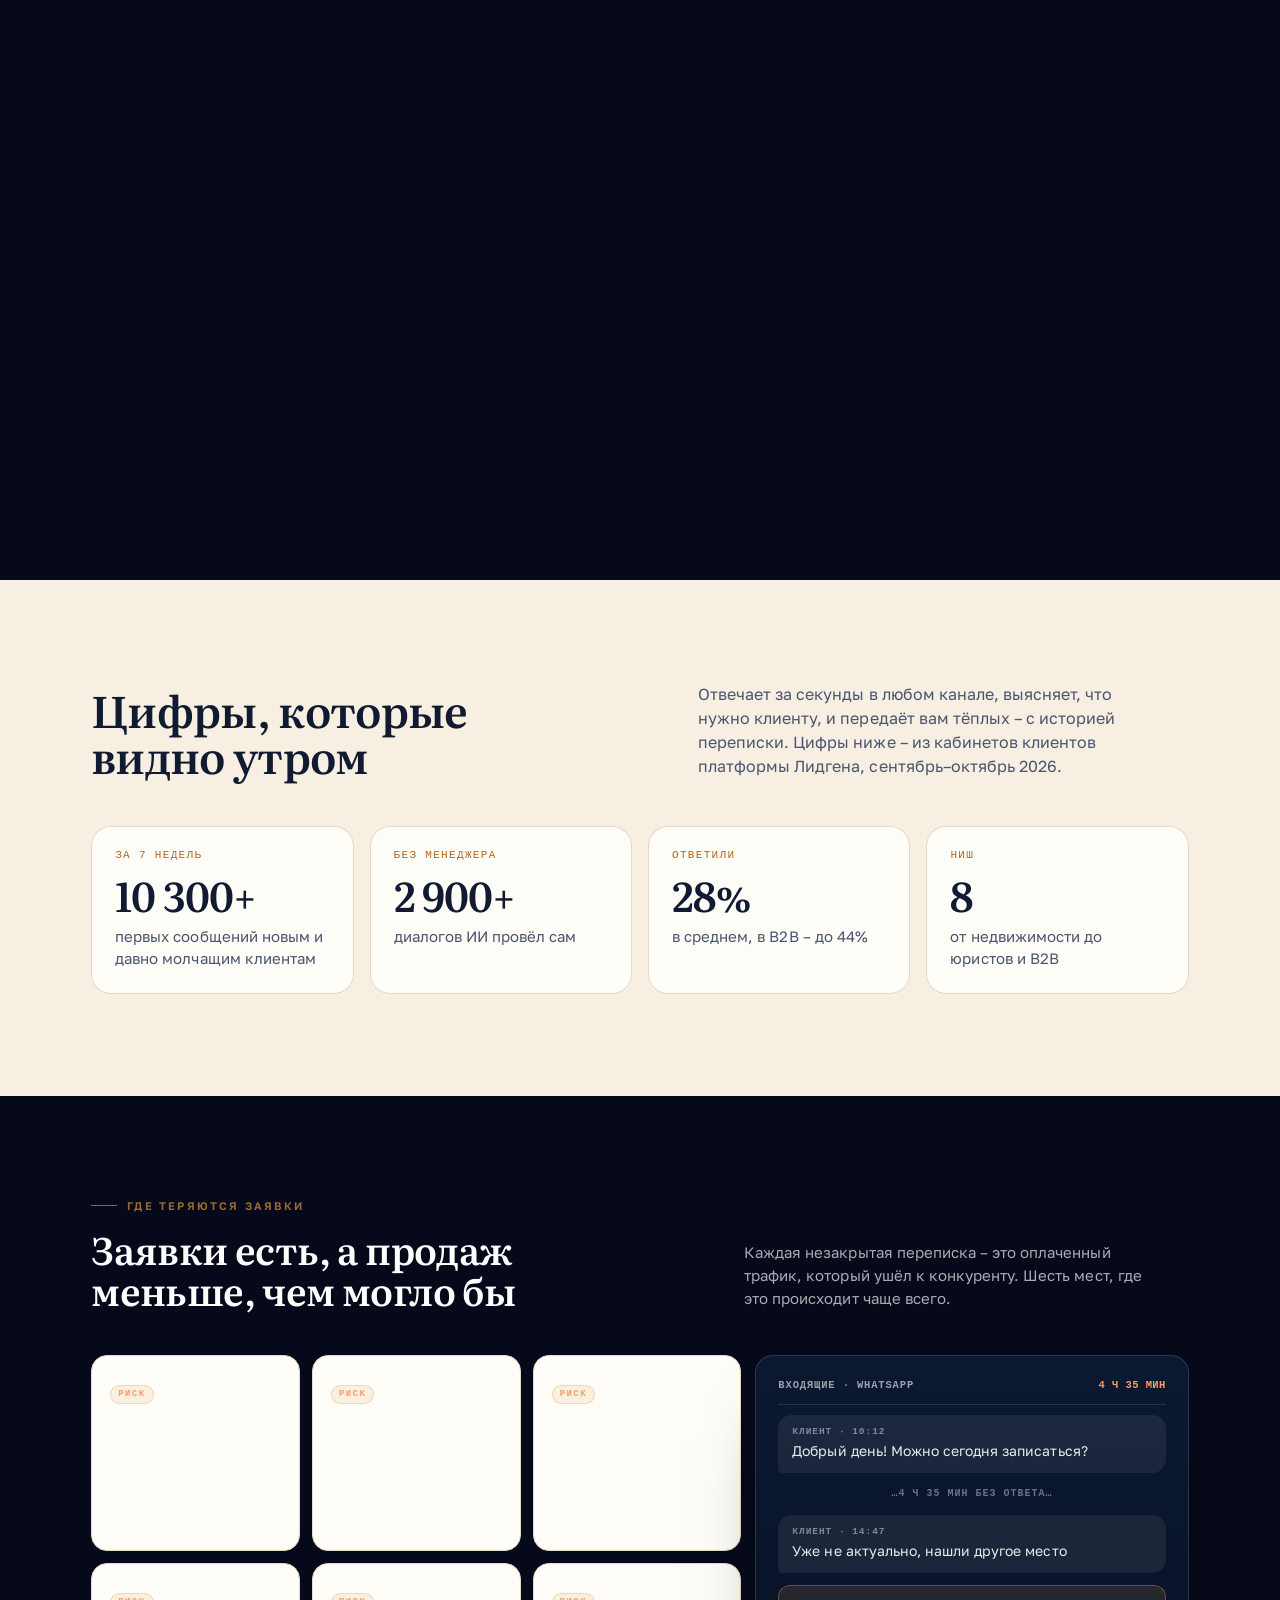
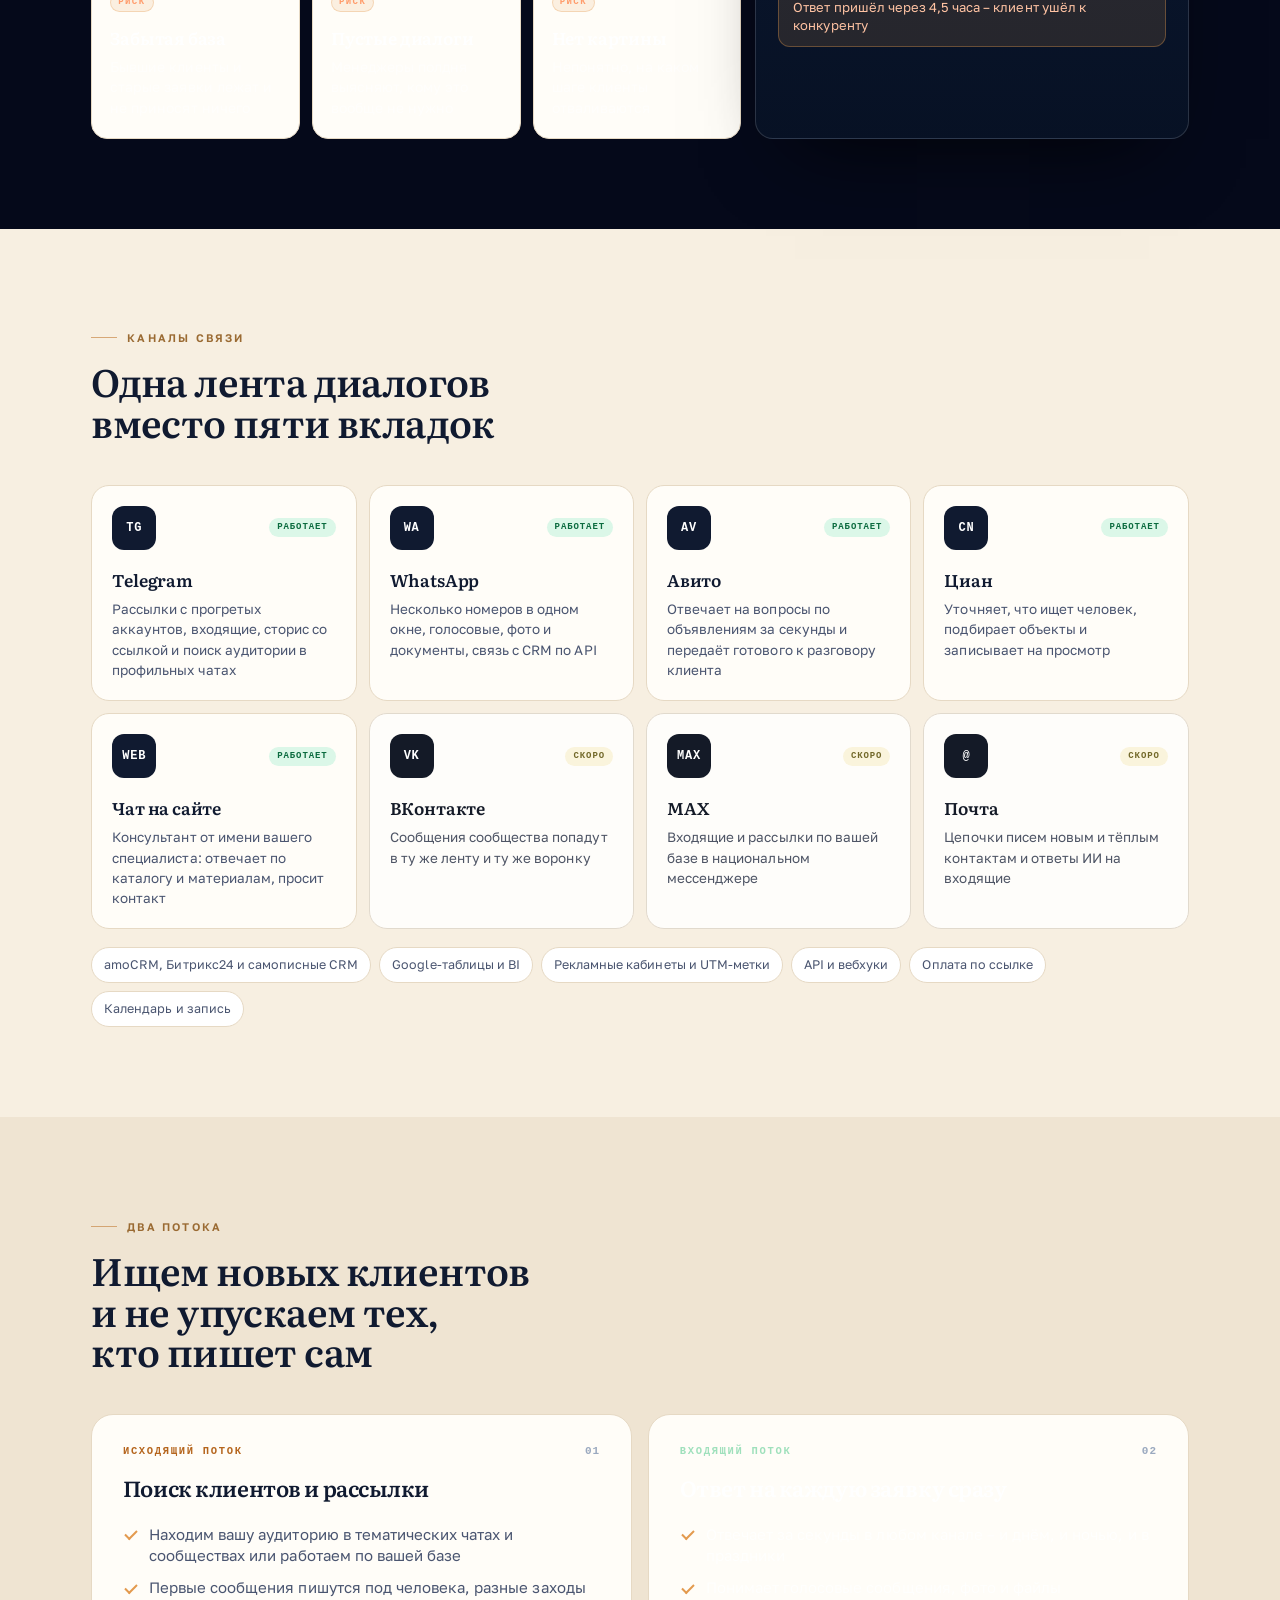
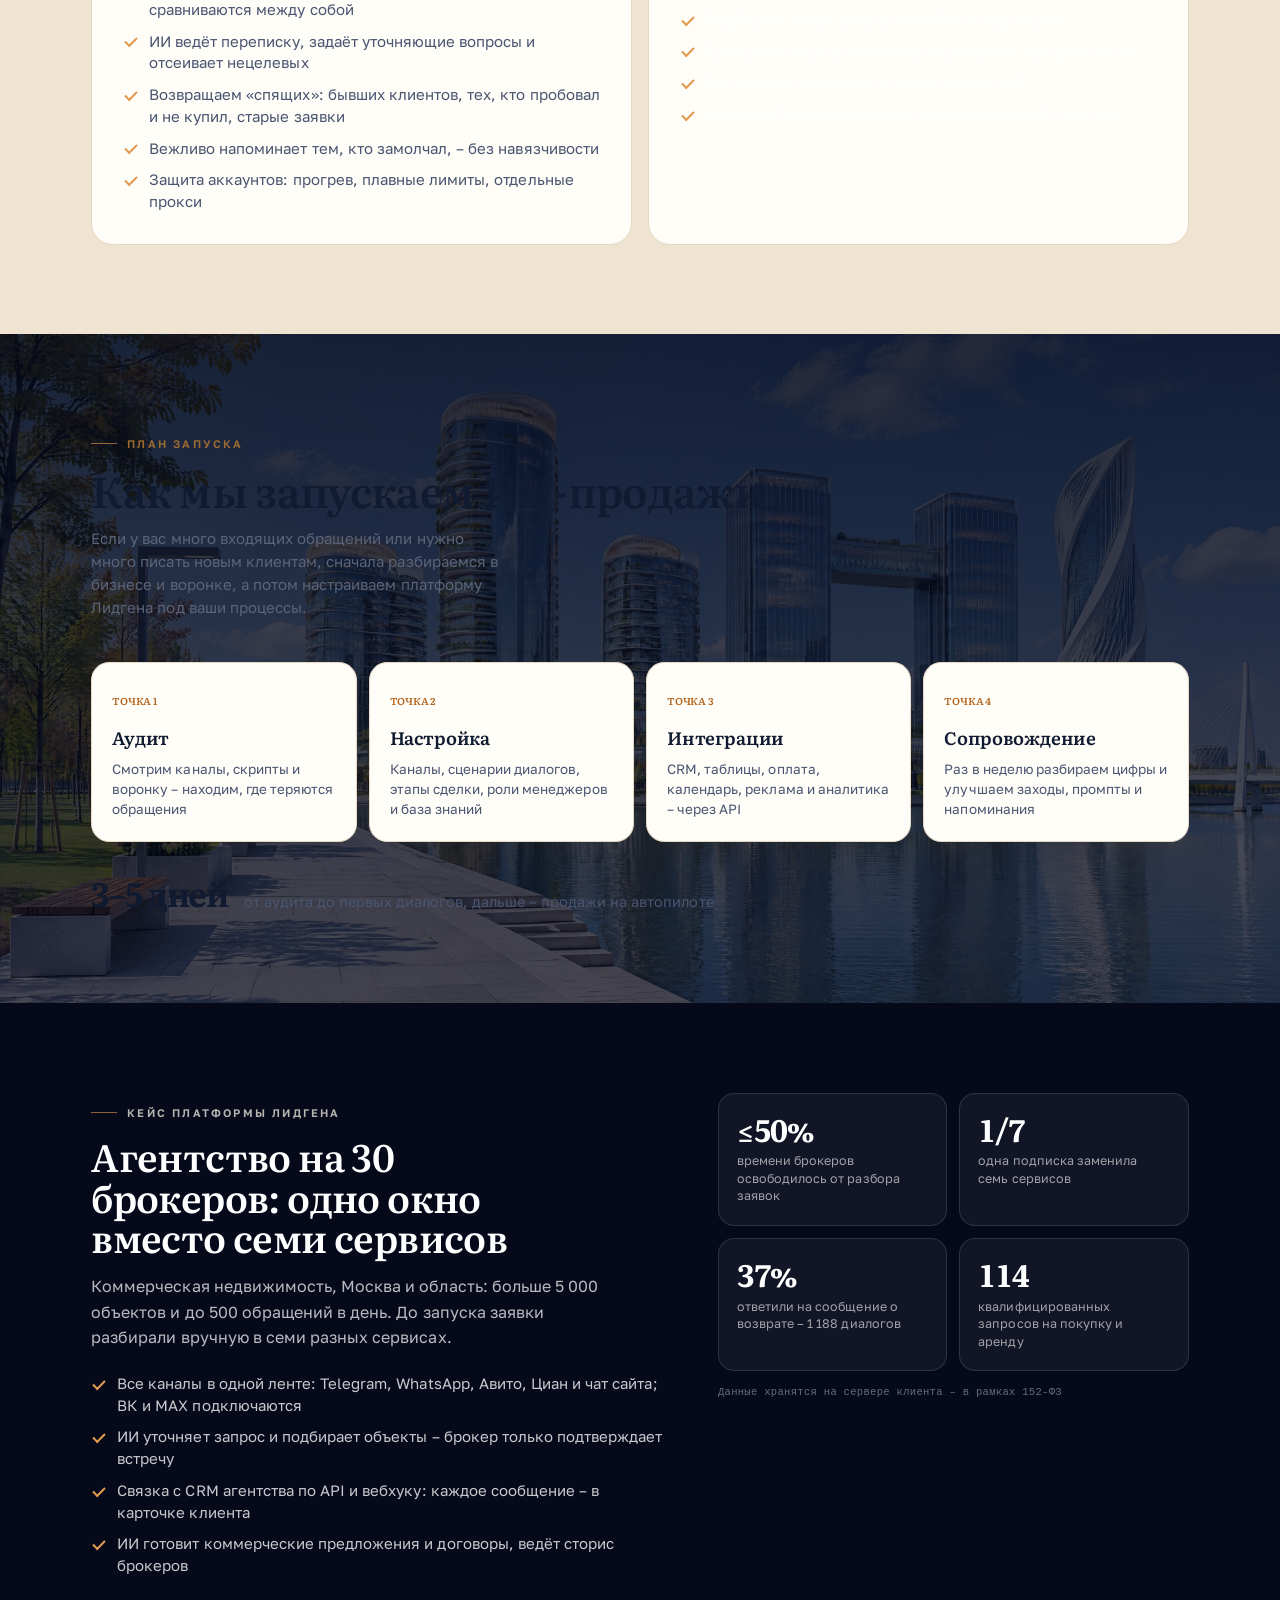
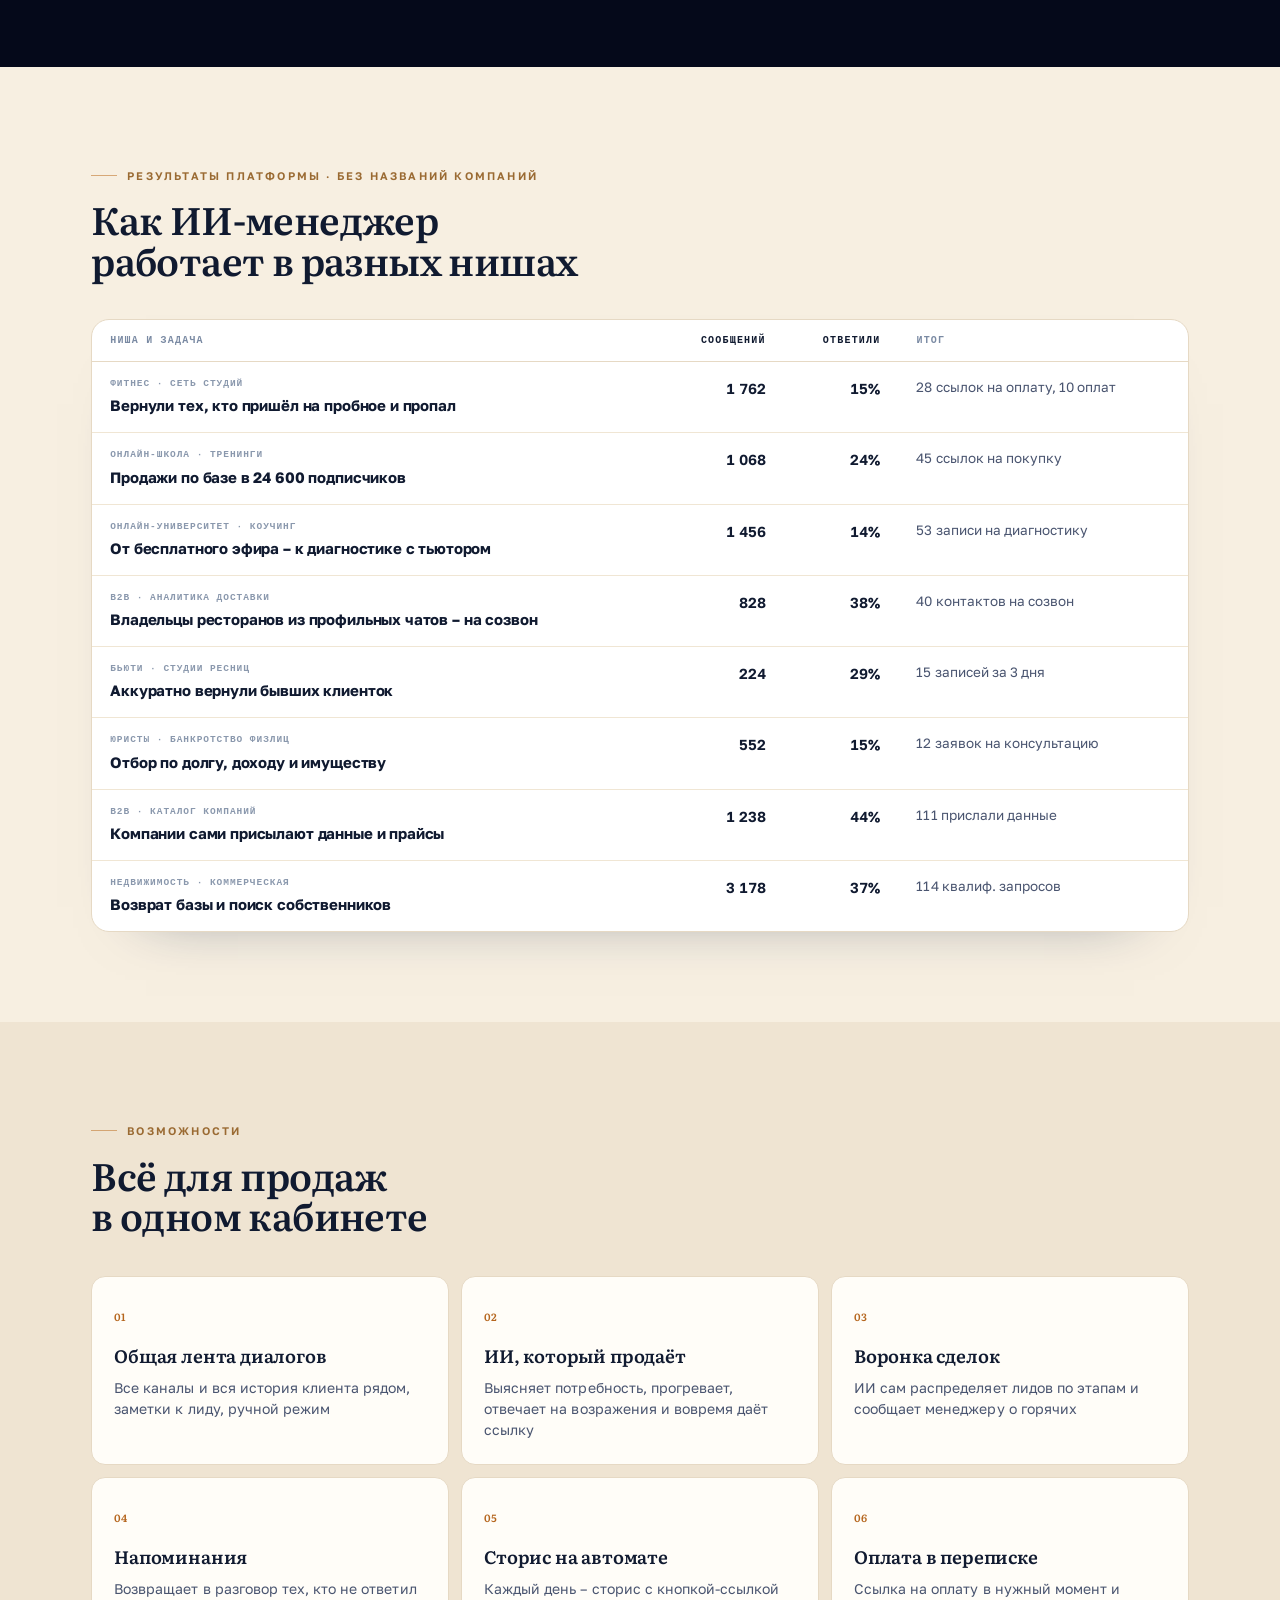
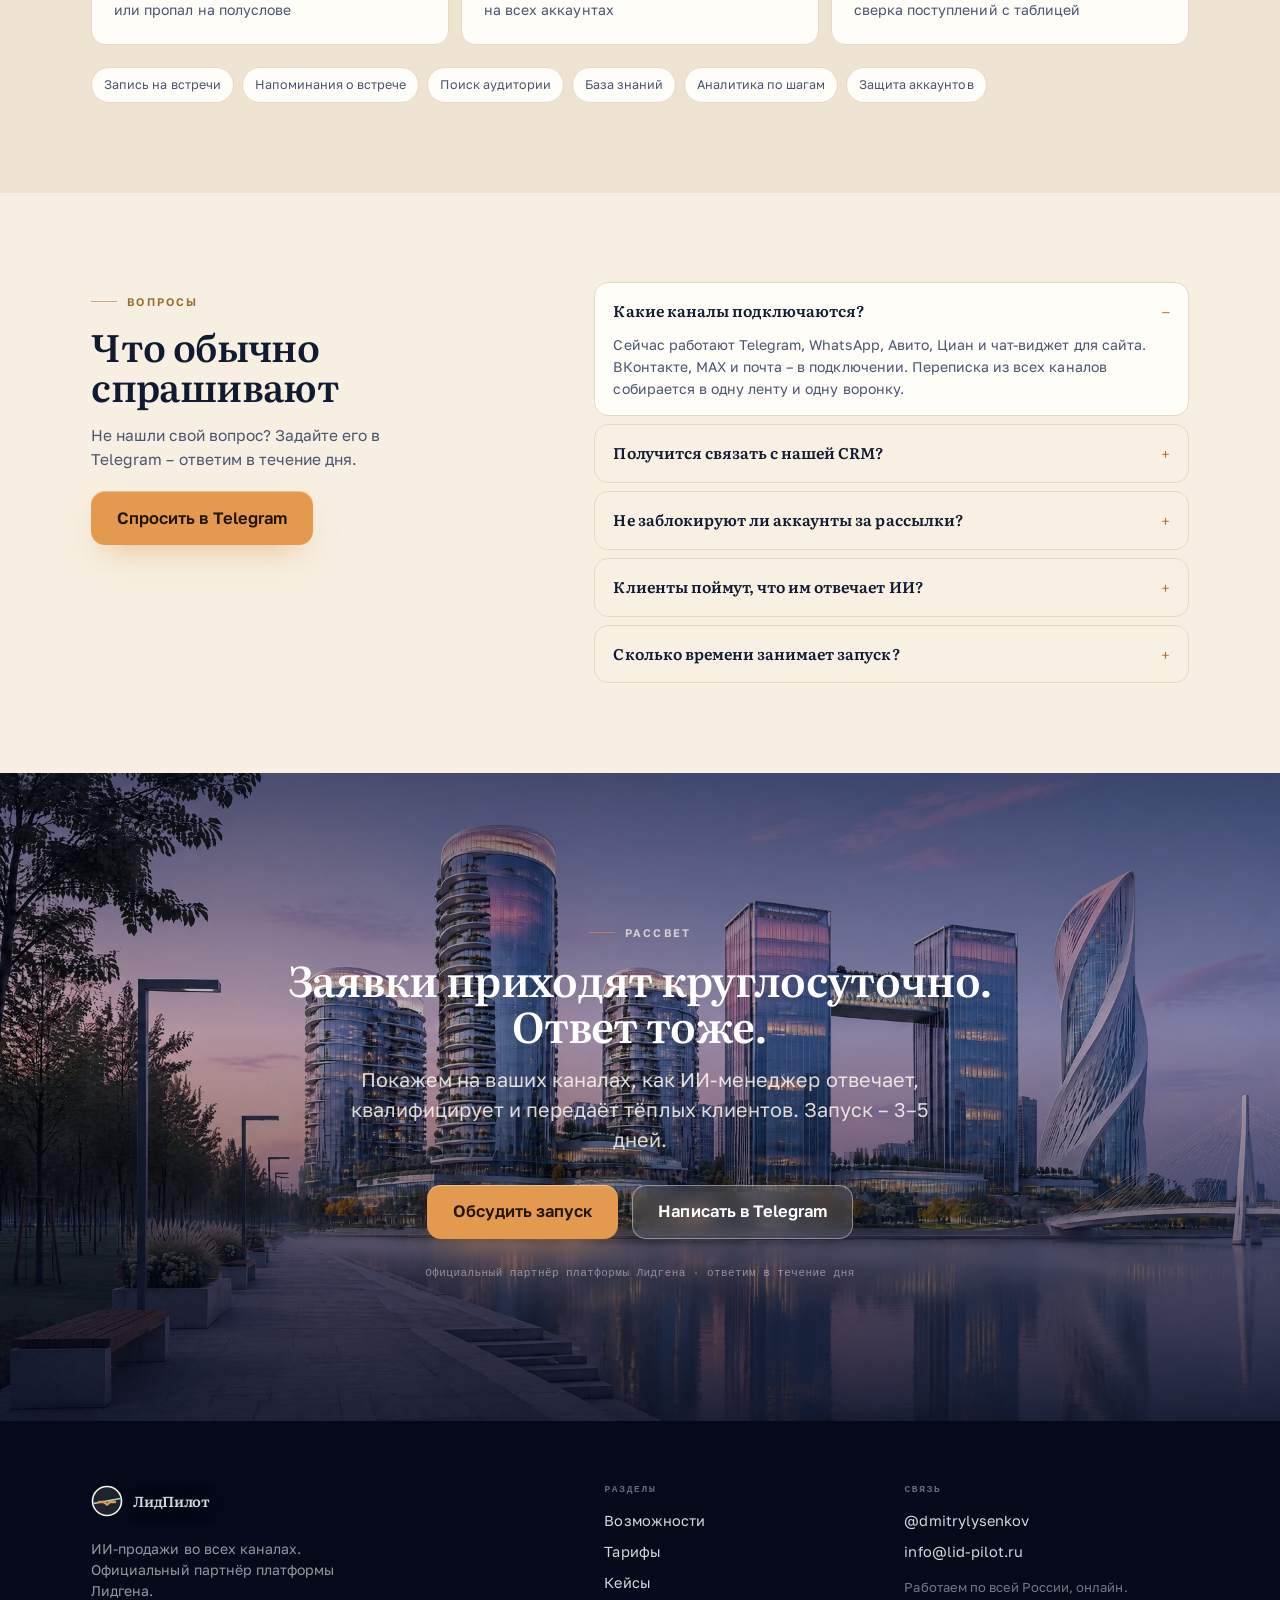
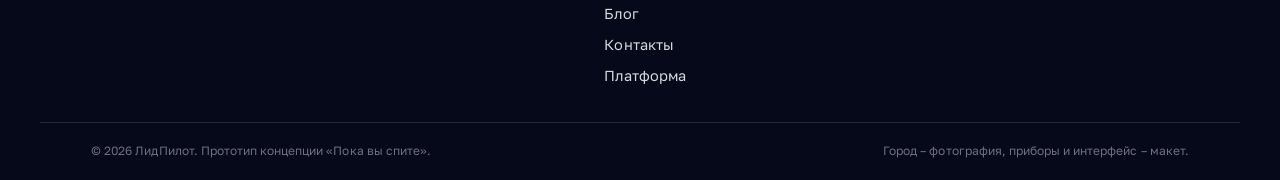
==== commit 9cf9d6ef: "Главная: смена города по скроллу и история одной ночи" ====
--- a/index.html
+++ b/index.html
@@ -1,4 +1,4 @@
-<!DOCTYPE html><html lang="ru"> <head><script>document.documentElement.classList.add('js');</script><meta charset="utf-8"><meta name="viewport" content="width=device-width, initial-scale=1, viewport-fit=cover"><meta name="robots" content="noindex, nofollow"><title>ЛидПилот – продажи, пока вы спите</title><link rel="canonical" href="https://dmitryli52.github.io/lidpilot-noch/"><meta name="description" content="ИИ-менеджер продаж: пишет новым клиентам и отвечает за секунды в Telegram, WhatsApp, на Авито, Циан и сайте. Днём, ночью и в выходные."><meta name="theme-color" content="#05091A"><meta property="og:type" content="website"><meta property="og:title" content="ЛидПилот – продажи на автопилоте"><meta property="og:description" content="ИИ-менеджер отвечает за секунды в Telegram, WhatsApp, на Авито, Циан и сайте – днём, ночью и в выходные."><meta property="og:image" content="https://dmitryli52.github.io/lidpilot-noch/assets/noch/og-noch.jpg"><meta property="og:image:width" content="1200"><meta property="og:image:height" content="630"><link rel="icon" type="image/svg+xml" href="https://dmitryli52.github.io/lidpilot-noch/favicon.svg"><link rel="preconnect" href="https://fonts.googleapis.com"><link rel="preconnect" href="https://fonts.gstatic.com" crossorigin><link href="https://fonts.googleapis.com/css2?family=Literata:opsz,wght@7..72,500;7..72,600&family=Golos+Text:wght@400;500;600;700&display=swap&subset=cyrillic" rel="stylesheet"><link rel="preload" as="image" href="https://dmitryli52.github.io/lidpilot-noch/assets/noch/city-night.webp" imagesrcset="https://dmitryli52.github.io/lidpilot-noch/assets/noch/city-night.webp 1920w" imagesizes="100vw" fetchpriority="high"><link rel="stylesheet" href="https://dmitryli52.github.io/lidpilot-noch/assets/noch/noch.css?v=1"><script type="module" src="https://dmitryli52.github.io/lidpilot-noch/_astro/page.sJrt8mpm.js"></script></head> <body> <section class="scene" id="top" aria-label="Первый экран"> <div class="bg" aria-hidden="true"> <picture> <source media="(max-width:700px)" srcset="https://dmitryli52.github.io/lidpilot-noch/assets/noch/city-night.webp 1920w" sizes="100vw"> <img class="bg__img" src="https://dmitryli52.github.io/lidpilot-noch/assets/noch/city-night.webp" srcset="https://dmitryli52.github.io/lidpilot-noch/assets/noch/city-night.webp 1920w" sizes="100vw" width="1920" height="1080" alt="" fetchpriority="high" decoding="async"> </picture> </div> <div class="shade" aria-hidden="true"></div> <header class="top" data-head> <div class="top__in"> <a class="logo" href="#top" aria-label="ЛидПилот – наверх"> <svg viewBox="0 0 32 32" aria-hidden="true"><circle cx="16" cy="16" r="14.5" fill="rgba(255,255,255,.1)" stroke="#FBF6EC" stroke-width="1.6"></circle><path d="M2.6 18.5 29.4 13.5" stroke="#9FE0BC" stroke-width="1.6"></path><path d="M8 17h5l3 2.6 3-2.6h5" stroke="#E39A4E" stroke-width="2.4" fill="none" stroke-linecap="round" stroke-linejoin="round"></path></svg> ЛидПилот </a> <nav class="nav" aria-label="Разделы"> <a href="#channels">Каналы</a> <a href="https://dmitryli52.github.io/lidpilot-noch/vozmozhnosti/">Возможности</a> <a href="https://dmitryli52.github.io/lidpilot-noch/tarify/">Тарифы</a> <a href="https://dmitryli52.github.io/lidpilot-noch/keysy/">Кейсы</a> <a href="https://dmitryli52.github.io/lidpilot-noch/blog/">Блог</a> <a href="https://dmitryli52.github.io/lidpilot-noch/kontakty/">Контакты</a> </nav> <a class="btn btn_glass" href="https://t.me/dmitrylysenkov" target="_blank" rel="noopener">Получить консультацию</a> <button class="burger" type="button" aria-label="Открыть меню" aria-expanded="false" aria-controls="mmenu"><i></i><i></i><i></i></button> </div> </header> <div class="mmenu" id="mmenu" hidden> <div class="mmenu__top"> <span class="logo">ЛидПилот</span> <button class="mmenu__close" type="button" aria-label="Закрыть меню">×</button> </div> <nav class="mmenu__nav" aria-label="Разделы"> <a href="#channels">Каналы</a> <a href="https://dmitryli52.github.io/lidpilot-noch/vozmozhnosti/">Возможности</a> <a href="https://dmitryli52.github.io/lidpilot-noch/tarify/">Тарифы</a> <a href="https://dmitryli52.github.io/lidpilot-noch/keysy/">Кейсы</a> <a href="https://dmitryli52.github.io/lidpilot-noch/blog/">Блог</a> <a href="https://dmitryli52.github.io/lidpilot-noch/kontakty/">Контакты</a> </nav> <p class="mmenu__note">ИИ-менеджер продаж в Telegram, WhatsApp, на Авито, Циан и сайте. Официальный партнёр платформы Лидгена.</p> <div class="mmenu__cta"> <a class="btn btn_sun" href="https://t.me/dmitrylysenkov" target="_blank" rel="noopener">Обсудить запуск</a> <a class="btn btn_glass" href="mailto:info@lid-pilot.ru">info@lid-pilot.ru</a> </div> </div> <div class="hero" data-hero> <div class="copy"> <span class="kick anim anim-1"><b>AP</b>Официальный партнёр платформы Лидгена</span> <h1><span class="ln"><span>Ваши продажи</span></span><span class="ln"><span>на автопилоте</span></span></h1> <p class="lead anim anim-2">ИИ-менеджер сам пишет новым клиентам и отвечает на каждую заявку за секунды – в Telegram, WhatsApp, на Авито, Циан и сайте. Днём, ночью и в выходные.</p> <div class="cta anim anim-3"> <a class="btn btn_sun" href="https://t.me/dmitrylysenkov" target="_blank" rel="noopener">Обсудить запуск</a> <a class="btn btn_glass" href="#flows">Как это работает</a> </div> <p class="facts anim anim-4"><span><b>5 сек</b> первый ответ</span><span><b>5 каналов</b> на борту</span><span><b>24/7</b> вахта без выходных</span></p> </div> <aside class="hud" aria-label="Приборная панель: ответ за 5 секунд, 2 900 диалогов, пример переписки"> <div class="hud__top"> <span>21:00 · КАНАЛЫ</span> <span class="hud__live">НА СВЯЗИ</span> </div> <svg class="tape" viewBox="0 0 560 100" aria-hidden="true"> <path class="ln" pathLength="100" d="M16 58 H544"></path> <path class="tick" style="--i:0" d="M16 58 V46"></path><path class="tick" style="--i:1" d="M32 58 V50"></path><path class="tick" style="--i:2" d="M48 58 V46"></path><path class="tick" style="--i:3" d="M64 58 V50"></path><path class="tick" style="--i:4" d="M80 58 V46"></path><path class="tick" style="--i:5" d="M96 58 V50"></path><path class="tick" style="--i:6" d="M112 58 V46"></path><path class="tick" style="--i:7" d="M128 58 V50"></path><path class="tick" style="--i:8" d="M144 58 V46"></path><path class="tick" style="--i:9" d="M160 58 V50"></path><path class="tick" style="--i:10" d="M176 58 V46"></path><path class="tick" style="--i:11" d="M192 58 V50"></path><path class="tick" style="--i:12" d="M208 58 V46"></path><path class="tick" style="--i:13" d="M224 58 V50"></path><path class="tick" style="--i:14" d="M240 58 V46"></path><path class="tick" style="--i:15" d="M256 58 V50"></path><path class="tick" style="--i:16" d="M272 58 V46"></path><path class="tick" style="--i:17" d="M288 58 V50"></path><path class="tick" style="--i:18" d="M304 58 V46"></path><path class="tick" style="--i:19" d="M320 58 V50"></path><path class="tick" style="--i:20" d="M336 58 V46"></path><path class="tick" style="--i:21" d="M352 58 V50"></path><path class="tick" style="--i:22" d="M368 58 V46"></path><path class="tick" style="--i:23" d="M384 58 V50"></path><path class="tick" style="--i:24" d="M400 58 V46"></path><path class="tick" style="--i:25" d="M416 58 V50"></path><path class="tick" style="--i:26" d="M432 58 V46"></path><path class="tick" style="--i:27" d="M448 58 V50"></path><path class="tick" style="--i:28" d="M464 58 V46"></path><path class="tick" style="--i:29" d="M480 58 V50"></path><path class="tick" style="--i:30" d="M496 58 V46"></path><path class="tick" style="--i:31" d="M512 58 V50"></path><path class="tick" style="--i:32" d="M528 58 V46"></path><path class="tick" style="--i:33" d="M544 58 V50"></path> <text class="lbl" style="--i:0" x="70" y="34" text-anchor="middle">TG</text><text class="lbl" style="--i:1" x="155" y="34" text-anchor="middle">WA</text><text class="lbl" style="--i:2" x="265" y="34" text-anchor="middle">АВИТО</text><text class="lbl" style="--i:3" x="365" y="34" text-anchor="middle">ЦИАН</text><text class="lbl" style="--i:4" x="465" y="34" text-anchor="middle">САЙТ</text> <path class="tri" d="M512 58 l-7 -11 h14 z"></path> <text class="deal" x="512" y="88" text-anchor="middle">СДЕЛКА</text> </svg> <div class="hud__read"> <div><span>ОТВЕТ</span><b data-count="5" data-suffix=" с">5 с</b></div> <div><span>ДИАЛОГОВ</span><b data-count="2900" data-suffix="+">2 900+</b></div> </div> <div class="hud__chat" data-chat aria-hidden="true"> <p class="q"><span class="tag" data-qtag>АВИТО · 23:14</span><span data-q>Склад на 200 метров ещё сдаётся?</span></p> <p class="a"><span class="tag" data-atag>ЛИДПИЛОТ · 23:14</span><span data-a>Да, свободен. Нашла ещё два рядом – прислать?</span></p> </div> </aside> </div> <div class="scroll" aria-hidden="true"><i></i>Снижаемся</div> </section> <!-- Показания --> <section class="after" id="after"> <div class="after__in"> <div class="after__head"> <h2 data-in>Пока вы спите, ИИ-менеджер на&nbsp;связи</h2> <p class="lead" data-in style="--d:.08s">Отвечает за секунды в любом канале, выясняет, что нужно клиенту, и передаёт вам тёплых – с историей переписки. Цифры ниже – из кабинетов клиентов платформы Лидгена, сентябрь–октябрь 2026.</p> </div> <div class="night"> <div data-in style="--d:.04s"><time>за 7 недель</time><b>10 300+</b><span>первых сообщений новым и давно молчащим клиентам</span></div> <div data-in style="--d:.12s"><time>без менеджера</time><b>2 900+</b><span>диалогов ИИ провёл сам</span></div> <div data-in style="--d:.2s"><time>ответили</time><b>28%</b><span>в среднем, в B2B – до 44%</span></div> <div data-in style="--d:.28s"><time>ниш</time><b>8</b><span>от недвижимости до юристов и B2B</span></div> </div> </div> </section> <!-- Где теряются заявки --> <section class="sec sec_dark" id="problem"> <div class="wrap"> <div class="sec__head sec__head_row"> <div> <span class="kicker">Где теряются заявки</span> <h2>Заявки есть, а&nbsp;продаж меньше, чем могло&nbsp;бы</h2> </div> <p class="sec__note" data-in>Каждая незакрытая переписка – это оплаченный трафик, который ушёл к конкуренту. Шесть мест, где это происходит чаще всего.</p> </div> <div class="problem"> <div class="risks"> <div class="risk" data-in> <span class="risk__lamp">Риск</span> <h3>Каналы вразнобой</h3> <p>Мессенджеры, Авито и сайт живут в разных окнах и подписках</p> </div><div class="risk" data-in> <span class="risk__lamp">Риск</span> <h3>Вечер и выходные</h3> <p>Пишут, когда менеджеров нет, а к утру интерес уже остыл</p> </div><div class="risk" data-in> <span class="risk__lamp">Риск</span> <h3>Долгий ответ</h3> <p>Пара часов ожидания – и человек договорился с другими</p> </div><div class="risk" data-in> <span class="risk__lamp">Риск</span> <h3>Забытая база</h3> <p>Бывшие клиенты и старые заявки лежат и не приносят ничего</p> </div><div class="risk" data-in> <span class="risk__lamp">Риск</span> <h3>Пустые диалоги</h3> <p>Менеджеры полдня выясняют, кому это вообще не нужно</p> </div><div class="risk" data-in> <span class="risk__lamp">Риск</span> <h3>Нет картины</h3> <p>Непонятно, на каком шаге клиенты отваливаются</p> </div> </div> <div class="late" data-in style="--d:.08s" aria-label="Пример: ответ через 4,5 часа"> <div class="late__h"><span>Входящие · WhatsApp</span><b>4 ч 35 мин</b></div> <div class="bubble"><small>Клиент · 10:12</small>Добрый день! Можно сегодня записаться?</div> <div class="late__t">…4 ч 35 мин без ответа…</div> <div class="bubble"><small>Клиент · 14:47</small>Уже не актуально, нашли другое место</div> <div class="late__warn">Ответ пришёл через 4,5 часа – клиент ушёл к конкуренту</div> </div> </div> </div> </section> <!-- Каналы --> <section class="sec" id="channels"> <div class="wrap"> <div class="sec__head"> <span class="kicker">Каналы связи</span> <h2>Одна лента диалогов вместо пяти вкладок</h2> </div> <div class="chs"> <div class="ch" data-in> <div class="ch__top"><span class="ch__f">TG</span><span class="state state_on">работает</span></div> <h3>Telegram</h3> <p>Рассылки с прогретых аккаунтов, входящие, сторис со ссылкой и поиск аудитории в профильных чатах</p> </div><div class="ch" data-in> <div class="ch__top"><span class="ch__f">WA</span><span class="state state_on">работает</span></div> <h3>WhatsApp</h3> <p>Несколько номеров в одном окне, голосовые, фото и документы, связь с CRM по API</p> </div><div class="ch" data-in> <div class="ch__top"><span class="ch__f">AV</span><span class="state state_on">работает</span></div> <h3>Авито</h3> <p>Отвечает на вопросы по объявлениям за секунды и передаёт готового к разговору клиента</p> </div><div class="ch" data-in> <div class="ch__top"><span class="ch__f">CN</span><span class="state state_on">работает</span></div> <h3>Циан</h3> <p>Уточняет, что ищет человек, подбирает объекты и записывает на просмотр</p> </div><div class="ch" data-in> <div class="ch__top"><span class="ch__f">WEB</span><span class="state state_on">работает</span></div> <h3>Чат на сайте</h3> <p>Консультант от имени вашего специалиста: отвечает по каталогу и материалам, просит контакт</p> </div><div class="ch ch_soon" data-in> <div class="ch__top"><span class="ch__f">VK</span><span class="state state_soon">скоро</span></div> <h3>ВКонтакте</h3> <p>Сообщения сообщества попадут в ту же ленту и ту же воронку</p> </div><div class="ch ch_soon" data-in> <div class="ch__top"><span class="ch__f">MAX</span><span class="state state_soon">скоро</span></div> <h3>MAX</h3> <p>Входящие и рассылки по вашей базе в национальном мессенджере</p> </div><div class="ch ch_soon" data-in> <div class="ch__top"><span class="ch__f">@</span><span class="state state_soon">скоро</span></div> <h3>Почта</h3> <p>Цепочки писем новым и тёплым контактам и ответы ИИ на входящие</p> </div> </div> <div class="integ" data-in> <span>amoCRM, Битрикс24 и самописные CRM</span> <span>Google-таблицы и BI</span> <span>Рекламные кабинеты и UTM-метки</span> <span>API и вебхуки</span> <span>Оплата по ссылке</span> <span>Календарь и запись</span> </div> </div> </section> <!-- Два курса --> <section class="sec sec_tint" id="flows"> <div class="wrap"> <div class="sec__head"> <span class="kicker">Два курса</span> <h2>Ищем новых клиентов и&nbsp;не&nbsp;упускаем тех, кто пишет сам</h2> </div> <div class="courses"> <div class="course" data-in> <div class="course__top"><span class="course__dir">Исходящий курс</span><span class="course__n">01</span></div> <h3>Поиск клиентов и рассылки</h3> <ul class="chk"><li>Находим вашу аудиторию в тематических чатах и сообществах или работаем по вашей базе</li><li>Первые сообщения пишутся под человека, разные заходы сравниваются между собой</li><li>ИИ ведёт переписку, задаёт уточняющие вопросы и отсеивает нецелевых</li><li>Возвращаем «спящих»: бывших клиентов, тех, кто пробовал и не купил, старые заявки</li><li>Вежливо напоминает тем, кто замолчал, – без навязчивости</li><li>Защита аккаунтов: прогрев, плавные лимиты, отдельные прокси</li></ul> </div> <div class="course course_in" data-in style="--d:.08s"> <div class="course__top"><span class="course__dir">Входящий курс</span><span class="course__n">02</span></div> <h3>Ответ на каждую заявку сразу</h3> <ul class="chk"><li>Отвечает за секунды в любом канале – и днём, и ночью, и в праздники</li><li>Понимает голосовые сообщения, фото и файлы</li><li>Подбирает товар, услугу или объект под запрос</li><li>Присылает ссылку на оплату и проверяет, прошла ли она</li><li>Записывает на встречу и напоминает о ней</li><li>Непростой разговор отдаёт менеджеру одной кнопкой</li></ul> </div> </div> </div> </section> <!-- Ночная смена: фотоблок --> <section class="nightshift" id="night"> <img class="nightshift__bg" src="https://dmitryli52.github.io/lidpilot-noch/assets/noch/city-night.webp" srcset="https://dmitryli52.github.io/lidpilot-noch/assets/noch/city-night.webp 1920w" sizes="100vw" alt="" width="1920" height="1080" loading="lazy" decoding="async"> <div class="nightshift__shade" aria-hidden="true"></div> <div class="wrap nightshift__in"> <div class="nightshift__copy" data-in> <span class="kicker kicker_light">Ночная смена</span> <h2>Пока город спит, переписка не&nbsp;останавливается</h2> <p class="lead lead_light">В 02:40 человек пишет «сколько стоит» – и получает ответ через пять секунд. Утром вы открываете готовый диалог, а не три пропущенных заявки.</p> <div class="nightshift__stats"> <div><b>5 с</b><span>средний первый ответ</span></div> <div><b>24/7</b><span>без выходных и праздников</span></div> <div><b>0</b><span>заявок, потерянных ночью</span></div> </div> </div> </div> </section> <!-- Полётный план --> <section class="plan" id="plan"> <img class="plan__bg" src="https://dmitryli52.github.io/lidpilot-noch/assets/noch/city-day.webp" srcset="https://dmitryli52.github.io/lidpilot-noch/assets/noch/city-day.webp 1920w" sizes="100vw" alt="" width="1920" height="1080" loading="lazy" decoding="async"> <div class="plan__shade" aria-hidden="true"></div> <div class="wrap plan__in"> <div class="sec__head"> <span class="kicker">Полётный план</span> <h2>Как мы запускаем ИИ-продажи</h2> <p class="sec__note">Если у вас много входящих обращений или нужно много писать новым клиентам, сначала разбираемся в бизнесе и воронке, а потом настраиваем платформу Лидгена под ваши процессы.</p> </div> <div class="steps"> <div class="step" data-in style="--d:0s"> <span class="step__n">Точка 1</span> <h3>Аудит</h3> <p>Смотрим каналы, скрипты и воронку – находим, где теряются обращения</p> </div><div class="step" data-in style="--d:0.06s"> <span class="step__n">Точка 2</span> <h3>Настройка</h3> <p>Каналы, сценарии диалогов, этапы сделки, роли менеджеров и база знаний</p> </div><div class="step" data-in style="--d:0.12s"> <span class="step__n">Точка 3</span> <h3>Интеграции</h3> <p>CRM, таблицы, оплата, календарь, реклама и аналитика – через API</p> </div><div class="step" data-in style="--d:0.18s"> <span class="step__n">Точка 4</span> <h3>Сопровождение</h3> <p>Раз в неделю разбираем цифры и улучшаем заходы, промпты и напоминания</p> </div> </div> <div class="plan__end" data-in><b>3–5 дней</b><span>от аудита до первых диалогов, дальше – продажи на автопилоте</span></div> </div> </section> <!-- Бортовой журнал --> <section class="sec sec_dark" id="case"> <div class="wrap"> <div class="log"> <div class="log__main" data-in> <span class="kicker kicker_light">Бортовой журнал · кейс платформы Лидгена</span> <h2>Агентство на 30 брокеров: одно окно вместо семи сервисов</h2> <p class="log__lead">Коммерческая недвижимость, Москва и область: больше 5 000 объектов и до 500 обращений в день. До запуска заявки разбирали вручную в семи разных сервисах.</p> <ul class="chk chk_light"><li>Все каналы в одной ленте: Telegram, WhatsApp, Авито, Циан и чат сайта; ВК и MAX подключаются</li><li>ИИ уточняет запрос и подбирает объекты – брокер только подтверждает встречу</li><li>Связка с CRM агентства по API и вебхуку: каждое сообщение – в карточке клиента</li><li>ИИ готовит коммерческие предложения и договоры, ведёт сторис брокеров</li></ul> </div> <div class="log__side" data-in style="--d:.08s"> <div class="log__ro"><b>≤50%</b><span>времени брокеров освободилось от разбора заявок</span></div><div class="log__ro"><b>1/7</b><span>одна подписка заменила семь сервисов</span></div><div class="log__ro"><b>37%</b><span>ответили на сообщение о возврате – 1 188 диалогов</span></div><div class="log__ro"><b>114</b><span>квалифицированных запросов на покупку и аренду</span></div> <p class="log__fn">Данные хранятся на сервере клиента – в рамках 152-ФЗ</p> </div> </div> </div> </section> <!-- Кейсы --> <section class="sec" id="cases"> <div class="wrap"> <div class="sec__head"> <span class="kicker">Результаты платформы · без названий компаний</span> <h2>Как ИИ-менеджер работает в&nbsp;разных нишах</h2> </div> <div class="tbl" data-in> <table class="cases"> <thead><tr><th scope="col">Ниша и задача</th><th scope="col" class="n">Сообщений</th><th scope="col" class="n">Ответили</th><th scope="col">Итог</th></tr></thead> <tbody> <tr><td><small>Фитнес · сеть студий</small><b>Вернули тех, кто пришёл на пробное и пропал</b><span class="m-only">1 762 сообщений</span></td><td class="n" data-label="Сообщений">1 762</td><td class="n" data-label="Ответили">15%</td><td class="res" data-label="Итог">28 ссылок на оплату, 10 оплат</td></tr><tr><td><small>Онлайн-школа · тренинги</small><b>Продажи по базе в 24 600 подписчиков</b><span class="m-only">1 068 сообщений</span></td><td class="n" data-label="Сообщений">1 068</td><td class="n" data-label="Ответили">24%</td><td class="res" data-label="Итог">45 ссылок на покупку</td></tr><tr><td><small>Онлайн-университет · коучинг</small><b>От бесплатного эфира – к диагностике с тьютором</b><span class="m-only">1 456 сообщений</span></td><td class="n" data-label="Сообщений">1 456</td><td class="n" data-label="Ответили">14%</td><td class="res" data-label="Итог">53 записи на диагностику</td></tr><tr><td><small>B2B · аналитика доставки</small><b>Владельцы ресторанов из профильных чатов – на созвон</b><span class="m-only">828 сообщений</span></td><td class="n" data-label="Сообщений">828</td><td class="n" data-label="Ответили">38%</td><td class="res" data-label="Итог">40 контактов на созвон</td></tr><tr><td><small>Бьюти · студии ресниц</small><b>Аккуратно вернули бывших клиенток</b><span class="m-only">224 сообщений</span></td><td class="n" data-label="Сообщений">224</td><td class="n" data-label="Ответили">29%</td><td class="res" data-label="Итог">15 записей за 3 дня</td></tr><tr><td><small>Юристы · банкротство физлиц</small><b>Отбор по долгу, доходу и имуществу</b><span class="m-only">552 сообщений</span></td><td class="n" data-label="Сообщений">552</td><td class="n" data-label="Ответили">15%</td><td class="res" data-label="Итог">12 заявок на консультацию</td></tr><tr><td><small>B2B · каталог компаний</small><b>Компании сами присылают данные и прайсы</b><span class="m-only">1 238 сообщений</span></td><td class="n" data-label="Сообщений">1 238</td><td class="n" data-label="Ответили">44%</td><td class="res" data-label="Итог">111 прислали данные</td></tr><tr><td><small>Недвижимость · коммерческая</small><b>Возврат базы и поиск собственников</b><span class="m-only">3 178 сообщений</span></td><td class="n" data-label="Сообщений">3 178</td><td class="n" data-label="Ответили">37%</td><td class="res" data-label="Итог">114 квалиф. запросов</td></tr> </tbody> </table> </div> </div> </section> <!-- Возможности --> <section class="sec sec_tint" id="features"> <div class="wrap"> <div class="sec__head"> <span class="kicker">Возможности</span> <h2>Всё для продаж в&nbsp;одном кабинете</h2> </div> <div class="feats"> <div class="feat" data-in> <span class="feat__n">01</span> <h3>Общая лента диалогов</h3> <p>Все каналы и вся история клиента рядом, заметки к лиду, ручной режим</p> </div><div class="feat" data-in> <span class="feat__n">02</span> <h3>ИИ, который продаёт</h3> <p>Выясняет потребность, прогревает, отвечает на возражения и вовремя даёт ссылку</p> </div><div class="feat" data-in> <span class="feat__n">03</span> <h3>Воронка сделок</h3> <p>ИИ сам распределяет лидов по этапам и сообщает менеджеру о горячих</p> </div><div class="feat" data-in> <span class="feat__n">04</span> <h3>Напоминания</h3> <p>Возвращает в разговор тех, кто не ответил или пропал на полуслове</p> </div><div class="feat" data-in> <span class="feat__n">05</span> <h3>Сторис на автомате</h3> <p>Каждый день – сторис с кнопкой-ссылкой на всех аккаунтах</p> </div><div class="feat" data-in> <span class="feat__n">06</span> <h3>Оплата в переписке</h3> <p>Ссылка на оплату в нужный момент и сверка поступлений с таблицей</p> </div> </div> <div class="chips" data-in> <span>Запись на встречи</span><span>Напоминания о встрече</span><span>Поиск аудитории</span> <span>База знаний</span><span>Аналитика по шагам</span><span>Защита аккаунтов</span> </div> </div> </section> <!-- Вопросы --> <section class="sec" id="faq"> <div class="wrap faq"> <div class="faq__side" data-in> <span class="kicker">Вопросы</span> <h2>Что обычно спрашивают</h2> <p>Не нашли свой вопрос? Задайте его в Telegram – ответим в течение дня.</p> <a class="btn btn_sun" href="https://t.me/dmitrylysenkov" target="_blank" rel="noopener">Спросить в Telegram</a> </div> <div class="qa"> <details open data-in style="--d:0s"><summary>Какие каналы подключаются?</summary><p>Сейчас работают Telegram, WhatsApp, Авито, Циан и чат-виджет для сайта. ВКонтакте, MAX и почта – в подключении. Переписка из всех каналов собирается в одну ленту и одну воронку.</p></details><details data-in style="--d:0.04s"><summary>Получится связать с нашей CRM?</summary><p>Да. amoCRM, Битрикс24, самописные системы, Google-таблицы, рекламные кабинеты и аналитика подключаются через API и вебхуки. Если готовой связки нет – соберём её под вашу задачу.</p></details><details data-in style="--d:0.08s"><summary>Не заблокируют ли аккаунты за рассылки?</summary><p>Аккаунты сначала прогреваются, лимиты отправки растут постепенно, у каждой группы аккаунтов свой прокси, а первые сообщения пишутся под конкретного человека. При признаках риска система сама снижает нагрузку на аккаунт.</p></details><details data-in style="--d:0.12s"><summary>Клиенты поймут, что им отвечает ИИ?</summary><p>ИИ-менеджер ведёт обычную переписку: понимает голосовые, фото и документы и отвечает по вашим материалам. Если разговор становится сложным, менеджер забирает его в один клик.</p></details><details data-in style="--d:0.16s"><summary>Сколько времени занимает запуск?</summary><p>Стандартный запуск – 3–5 дней. Если нужна сборка под процессы компании с интеграциями, срок назовём после аудита.</p></details> </div> </div> </section> <!-- Финальный экран --> <section class="final" id="cta"> <img class="final__bg" src="https://dmitryli52.github.io/lidpilot-noch/assets/noch/city-dawn.webp" srcset="https://dmitryli52.github.io/lidpilot-noch/assets/noch/city-dawn.webp 1920w" sizes="100vw" alt="" width="1920" height="1080" loading="lazy" decoding="async"> <div class="final__shade" aria-hidden="true"></div> <div class="wrap final__in"> <span class="kicker kicker_light" data-in>Рассвет</span> <h2 data-in>Заявки приходят круглосуточно.<br>Ответ тоже.</h2> <p class="lead lead_light" data-in style="--d:.08s">Покажем на ваших каналах, как ИИ-менеджер отвечает, квалифицирует и передаёт тёплых клиентов. Запуск – 3–5 дней.</p> <div class="cta cta_center" data-in style="--d:.14s"> <a class="btn btn_sun" href="https://t.me/dmitrylysenkov" target="_blank" rel="noopener">Обсудить запуск</a> <a class="btn btn_glass" href="https://t.me/dmitrylysenkov" target="_blank" rel="noopener">Написать в Telegram</a> </div> <p class="final__note" data-in style="--d:.2s">Официальный партнёр платформы Лидгена · ответим в течение дня</p> </div> </section> <footer class="foot"> <div class="wrap foot__in"> <div class="foot__brand"> <a class="logo logo_foot" href="#top"> <svg viewBox="0 0 32 32" aria-hidden="true"><circle cx="16" cy="16" r="14.5" fill="rgba(255,255,255,.1)" stroke="#FBF6EC" stroke-width="1.6"></circle><path d="M2.6 18.5 29.4 13.5" stroke="#9FE0BC" stroke-width="1.6"></path><path d="M8 17h5l3 2.6 3-2.6h5" stroke="#E39A4E" stroke-width="2.4" fill="none" stroke-linecap="round" stroke-linejoin="round"></path></svg> ЛидПилот </a> <p>ИИ-продажи во всех каналах. Официальный партнёр платформы Лидгена.</p> </div> <nav class="foot__nav" aria-label="Разделы сайта"> <span>Разделы</span> <a href="https://dmitryli52.github.io/lidpilot-noch/vozmozhnosti/">Возможности</a> <a href="https://dmitryli52.github.io/lidpilot-noch/tarify/">Тарифы</a> <a href="https://dmitryli52.github.io/lidpilot-noch/keysy/">Кейсы</a> <a href="https://dmitryli52.github.io/lidpilot-noch/blog/">Блог</a> <a href="https://dmitryli52.github.io/lidpilot-noch/kontakty/">Контакты</a> <a href="https://dmitryli52.github.io/lidpilot-noch/platforma/">Платформа</a> </nav> <div class="foot__contacts"> <span>Связь</span> <a href="https://t.me/dmitrylysenkov" target="_blank" rel="noopener">@dmitrylysenkov</a> <a href="mailto:info@lid-pilot.ru">info@lid-pilot.ru</a> <p>Работаем по всей России, онлайн.</p> </div> </div> <div class="wrap foot__bottom"> <span>© 2026 ЛидПилот. Прототип концепции «Пока вы спите».</span> <span>Город – фотография, приборы и интерфейс – макет.</span> </div> </footer> <script>
+<!DOCTYPE html><html lang="ru"> <head><script>document.documentElement.classList.add('js');</script><meta charset="utf-8"><meta name="viewport" content="width=device-width, initial-scale=1, viewport-fit=cover"><meta name="robots" content="noindex, nofollow"><title>ЛидПилот – пока вы спите, продажи идут</title><link rel="canonical" href="https://dmitryli52.github.io/lidpilot-noch/"><meta name="description" content="Вы закрываете ноутбук – ИИ-менеджер остаётся на связи: отвечает клиентам ночью, квалифицирует и доводит до встречи. Утром вы просыпаетесь к готовым диалогам."><meta name="theme-color" content="#05091A"><meta property="og:type" content="website"><meta property="og:title" content="Пока вы спите, продажи идут"><meta property="og:description" content="ИИ-менеджер отвечает клиентам ночью, пока вы спите. Утром – готовые диалоги, встречи и понятная картина дня."><meta property="og:image" content="https://dmitryli52.github.io/lidpilot-noch/assets/noch/og-noch.jpg"><meta property="og:image:width" content="1200"><meta property="og:image:height" content="630"><link rel="icon" type="image/svg+xml" href="https://dmitryli52.github.io/lidpilot-noch/favicon.svg"><link rel="preconnect" href="https://fonts.googleapis.com"><link rel="preconnect" href="https://fonts.gstatic.com" crossorigin><link href="https://fonts.googleapis.com/css2?family=Literata:opsz,wght@7..72,500;7..72,600&family=Golos+Text:wght@400;500;600;700&display=swap&subset=cyrillic" rel="stylesheet"><link rel="preload" as="image" href="https://dmitryli52.github.io/lidpilot-noch/assets/noch/city-sunset.webp" imagesrcset="https://dmitryli52.github.io/lidpilot-noch/assets/noch/city-sunset.webp 1920w" imagesizes="100vw" fetchpriority="high"><link rel="stylesheet" href="https://dmitryli52.github.io/lidpilot-noch/assets/noch/noch.css?v=2"><script type="module" src="https://dmitryli52.github.io/lidpilot-noch/_astro/page.sJrt8mpm.js"></script></head> <body> <section class="scene" id="top" aria-label="Первый экран"> <div class="bg" aria-hidden="true"> <picture> <source media="(max-width:700px)" srcset="https://dmitryli52.github.io/lidpilot-noch/assets/noch/city-sunset.webp 1920w" sizes="100vw"> <img class="bg__img" src="https://dmitryli52.github.io/lidpilot-noch/assets/noch/city-sunset.webp" srcset="https://dmitryli52.github.io/lidpilot-noch/assets/noch/city-sunset.webp 1920w" sizes="100vw" width="1920" height="1080" alt="" fetchpriority="high" decoding="async"> </picture> </div> <div class="shade" aria-hidden="true"></div> <header class="top" data-head> <div class="top__in"> <a class="logo" href="#top" aria-label="ЛидПилот – наверх"> <svg viewBox="0 0 32 32" aria-hidden="true"><circle cx="16" cy="16" r="14.5" fill="rgba(255,255,255,.1)" stroke="#FBF6EC" stroke-width="1.6"></circle><path d="M2.6 18.5 29.4 13.5" stroke="#9FE0BC" stroke-width="1.6"></path><path d="M8 17h5l3 2.6 3-2.6h5" stroke="#E39A4E" stroke-width="2.4" fill="none" stroke-linecap="round" stroke-linejoin="round"></path></svg> ЛидПилот </a> <nav class="nav" aria-label="Разделы"> <a href="#channels">Каналы</a> <a href="https://dmitryli52.github.io/lidpilot-noch/vozmozhnosti/">Возможности</a> <a href="https://dmitryli52.github.io/lidpilot-noch/tarify/">Тарифы</a> <a href="https://dmitryli52.github.io/lidpilot-noch/keysy/">Кейсы</a> <a href="https://dmitryli52.github.io/lidpilot-noch/blog/">Блог</a> <a href="https://dmitryli52.github.io/lidpilot-noch/kontakty/">Контакты</a> </nav> <a class="btn btn_glass" href="https://t.me/dmitrylysenkov" target="_blank" rel="noopener">Получить консультацию</a> <button class="burger" type="button" aria-label="Открыть меню" aria-expanded="false" aria-controls="mmenu"><i></i><i></i><i></i></button> </div> </header> <div class="mmenu" id="mmenu" hidden> <div class="mmenu__top"> <span class="logo">ЛидПилот</span> <button class="mmenu__close" type="button" aria-label="Закрыть меню">×</button> </div> <nav class="mmenu__nav" aria-label="Разделы"> <a href="#channels">Каналы</a> <a href="https://dmitryli52.github.io/lidpilot-noch/vozmozhnosti/">Возможности</a> <a href="https://dmitryli52.github.io/lidpilot-noch/tarify/">Тарифы</a> <a href="https://dmitryli52.github.io/lidpilot-noch/keysy/">Кейсы</a> <a href="https://dmitryli52.github.io/lidpilot-noch/blog/">Блог</a> <a href="https://dmitryli52.github.io/lidpilot-noch/kontakty/">Контакты</a> </nav> <p class="mmenu__note">ИИ-менеджер продаж в Telegram, WhatsApp, на Авито, Циан и сайте. Официальный партнёр платформы Лидгена.</p> <div class="mmenu__cta"> <a class="btn btn_sun" href="https://t.me/dmitrylysenkov" target="_blank" rel="noopener">Обсудить запуск</a> <a class="btn btn_glass" href="mailto:info@lid-pilot.ru">info@lid-pilot.ru</a> </div> </div> <div class="hero" data-hero> <div class="copy"> <span class="kick anim anim-1"><b>AP</b>Официальный партнёр платформы Лидгена</span> <h1><span class="ln"><span>Пока вы спите,</span></span><span class="ln"><span>продажи идут</span></span></h1> <p class="lead anim anim-2">Вы закрываете ноутбук в 19:42 – ИИ-менеджер остаётся на связи. Отвечает клиентам ночью, квалифицирует и доводит до встречи. Утром вы просыпаетесь к готовым диалогам.</p> <div class="cta anim anim-3"> <a class="btn btn_sun" href="https://t.me/dmitrylysenkov" target="_blank" rel="noopener">Обсудить запуск</a> <a class="btn btn_glass" href="#story">Как это работает</a> </div> <p class="facts anim anim-4"><span><b>5 сек</b> первый ответ</span><span><b>5 каналов</b> на связи</span><span><b>24/7</b> без выходных</span></p> </div> <aside class="hud" aria-label="Приборная панель: ответ за 5 секунд, 2 900 диалогов, пример переписки"> <div class="hud__top"> <span>НОЧЬ · КАНАЛЫ</span> <span class="hud__live">НА СВЯЗИ</span> </div> <svg class="tape" viewBox="0 0 560 100" aria-hidden="true"> <path class="ln" pathLength="100" d="M16 58 H544"></path> <path class="tick" style="--i:0" d="M16 58 V46"></path><path class="tick" style="--i:1" d="M32 58 V50"></path><path class="tick" style="--i:2" d="M48 58 V46"></path><path class="tick" style="--i:3" d="M64 58 V50"></path><path class="tick" style="--i:4" d="M80 58 V46"></path><path class="tick" style="--i:5" d="M96 58 V50"></path><path class="tick" style="--i:6" d="M112 58 V46"></path><path class="tick" style="--i:7" d="M128 58 V50"></path><path class="tick" style="--i:8" d="M144 58 V46"></path><path class="tick" style="--i:9" d="M160 58 V50"></path><path class="tick" style="--i:10" d="M176 58 V46"></path><path class="tick" style="--i:11" d="M192 58 V50"></path><path class="tick" style="--i:12" d="M208 58 V46"></path><path class="tick" style="--i:13" d="M224 58 V50"></path><path class="tick" style="--i:14" d="M240 58 V46"></path><path class="tick" style="--i:15" d="M256 58 V50"></path><path class="tick" style="--i:16" d="M272 58 V46"></path><path class="tick" style="--i:17" d="M288 58 V50"></path><path class="tick" style="--i:18" d="M304 58 V46"></path><path class="tick" style="--i:19" d="M320 58 V50"></path><path class="tick" style="--i:20" d="M336 58 V46"></path><path class="tick" style="--i:21" d="M352 58 V50"></path><path class="tick" style="--i:22" d="M368 58 V46"></path><path class="tick" style="--i:23" d="M384 58 V50"></path><path class="tick" style="--i:24" d="M400 58 V46"></path><path class="tick" style="--i:25" d="M416 58 V50"></path><path class="tick" style="--i:26" d="M432 58 V46"></path><path class="tick" style="--i:27" d="M448 58 V50"></path><path class="tick" style="--i:28" d="M464 58 V46"></path><path class="tick" style="--i:29" d="M480 58 V50"></path><path class="tick" style="--i:30" d="M496 58 V46"></path><path class="tick" style="--i:31" d="M512 58 V50"></path><path class="tick" style="--i:32" d="M528 58 V46"></path><path class="tick" style="--i:33" d="M544 58 V50"></path> <text class="lbl" style="--i:0" x="70" y="34" text-anchor="middle">TG</text><text class="lbl" style="--i:1" x="155" y="34" text-anchor="middle">WA</text><text class="lbl" style="--i:2" x="265" y="34" text-anchor="middle">АВИТО</text><text class="lbl" style="--i:3" x="365" y="34" text-anchor="middle">ЦИАН</text><text class="lbl" style="--i:4" x="465" y="34" text-anchor="middle">САЙТ</text> <path class="tri" d="M512 58 l-7 -11 h14 z"></path> <text class="deal" x="512" y="88" text-anchor="middle">СДЕЛКА</text> </svg> <div class="hud__read"> <div><span>ОТВЕТ</span><b data-count="5" data-suffix=" с">5 с</b></div> <div><span>ДИАЛОГОВ</span><b data-count="2900" data-suffix="+">2 900+</b></div> </div> <div class="hud__chat" data-chat aria-hidden="true"> <p class="q"><span class="tag" data-qtag>АВИТО · 23:14</span><span data-q>Склад на 200 метров ещё сдаётся?</span></p> <p class="a"><span class="tag" data-atag>ЛИДПИЛОТ · 23:14</span><span data-a>Да, свободен. Нашла ещё два рядом – прислать?</span></p> </div> </aside> </div> <div class="scroll" aria-hidden="true"><i></i>Наступает ночь</div> </section> <!-- Одна ночь: город меняется по скроллу --> <section class="story" id="story" data-story aria-label="Одна ночь: как ИИ-менеджер работает, пока вы спите"> <div class="story__sticky"> <div class="story__bg" aria-hidden="true"> <img class="story__img is-on" data-story-img="0" src="https://dmitryli52.github.io/lidpilot-noch/assets/noch/city-night.webp" alt="" width="1920" height="1080" loading="lazy" decoding="async"> <img class="story__img" data-story-img="1" src="https://dmitryli52.github.io/lidpilot-noch/assets/noch/city-dawn.webp" alt="" width="1920" height="1080" loading="lazy" decoding="async"> <img class="story__img" data-story-img="2" src="https://dmitryli52.github.io/lidpilot-noch/assets/noch/city-day.webp" alt="" width="1920" height="1080" loading="lazy" decoding="async"> </div> <div class="story__shade" aria-hidden="true"></div> <div class="story__rail" aria-hidden="true"> <span class="story__clock" data-story-clock>23:10</span> <span class="story__line"><i data-story-bar></i></span> <span class="story__note">одна ночь</span> </div> <div class="story__stages"> <article class="story__stage is-on" data-stage="0"> <div class="story__copy"> <span class="kicker kicker_light">23:10 · город спит</span> <h2>Клиенты пишут, пока вы спите</h2> <p>Сообщения из Telegram, WhatsApp, Авито, Циана и с сайта падают в одну ленту. ИИ-менеджер отвечает за секунды, уточняет задачу и фиксирует детали сделки.</p> <ul class="story__points"> <li>Понимает голосовые, фото и документы</li> <li>Не уходит на ночь и выходные</li> <li>Сложное передаёт менеджеру</li> </ul> </div> <div class="story__card"> <div class="story__cardtop"><span>ВХОДЯЩИЕ · АВИТО</span><b>23:14</b></div> <div class="story__msg story__msg_q">Склад на 200 метров ещё сдаётся?</div> <div class="story__msg story__msg_a">Да, свободен. Нашла ещё два рядом – прислать?</div> <div class="story__cardmeta"><span>ответ 4,8 с</span><span>клиент квалифицирован</span></div> </div> </article> <article class="story__stage" data-stage="1" aria-hidden="true"> <div class="story__copy"> <span class="kicker kicker_light">05:40 · к утру готово</span> <h2>Диалоги разобраны, встречи назначены</h2> <p>Ночные переписки разложены по этапам: клиенты квалифицированы, сомнения закрыты, часть – с записью на встречу. В CRM понятная картина, а не хаос из чатов.</p> <ul class="story__points"> <li>История и детали по каждому клиенту</li> <li>Запись на встречу без вашего участия</li> <li>Ни одна заявка не потерялась</li> </ul> </div> <div class="story__card"> <div class="story__cardtop"><span>СВОДКА К УТРУ</span><b>05:40</b></div> <div class="story__nums"> <div><b>34</b><span>диалога за ночь</span></div> <div><b>12</b><span>готовы к встрече</span></div> <div><b>6</b><span>уже записаны</span></div> </div> <div class="story__cardmeta"><span>0 пропущенных</span><span>CRM обновлена</span></div> </div> </article> <article class="story__stage" data-stage="2" aria-hidden="true"> <div class="story__copy"> <span class="kicker kicker_light">08:00 · вы просыпаетесь</span> <h2>Утро начинается с результата</h2> <p>Вы открываете отчёт: сколько диалогов, кто готов к встрече, что требует внимания. Дальше – только решения, без разбора ночной переписки.</p> <div class="story__cta"> <a class="btn btn_sun" href="https://t.me/dmitrylysenkov" target="_blank" rel="noopener">Обсудить запуск</a> <a class="btn btn_glass" href="https://dmitryli52.github.io/lidpilot-noch/tarify/">Смотреть тарифы</a> </div> </div> <div class="story__card"> <div class="story__cardtop"><span>УТРЕННИЙ ОТЧЁТ</span><b>08:00</b></div> <div class="story__nums"> <div><b>12</b><span>клиентов к встрече</span></div> <div><b>6</b><span>встреч в календаре</span></div> <div><b>3</b><span>вопроса вам</span></div> </div> <div class="story__cardmeta"><span>ночь закрыта</span><span>можно начинать день</span></div> </div> </article> </div> </div> </section> <!-- Показания --> <section class="after" id="after"> <div class="after__in"> <div class="after__head"> <h2 data-in>Цифры, которые видно утром</h2> <p class="lead" data-in style="--d:.08s">Отвечает за секунды в любом канале, выясняет, что нужно клиенту, и передаёт вам тёплых – с историей переписки. Цифры ниже – из кабинетов клиентов платформы Лидгена, сентябрь–октябрь 2026.</p> </div> <div class="night"> <div data-in style="--d:.04s"><time>за 7 недель</time><b>10 300+</b><span>первых сообщений новым и давно молчащим клиентам</span></div> <div data-in style="--d:.12s"><time>без менеджера</time><b>2 900+</b><span>диалогов ИИ провёл сам</span></div> <div data-in style="--d:.2s"><time>ответили</time><b>28%</b><span>в среднем, в B2B – до 44%</span></div> <div data-in style="--d:.28s"><time>ниш</time><b>8</b><span>от недвижимости до юристов и B2B</span></div> </div> </div> </section> <!-- Где теряются заявки --> <section class="sec sec_dark" id="problem"> <div class="wrap"> <div class="sec__head sec__head_row"> <div> <span class="kicker">Где теряются заявки</span> <h2>Заявки есть, а&nbsp;продаж меньше, чем могло&nbsp;бы</h2> </div> <p class="sec__note" data-in>Каждая незакрытая переписка – это оплаченный трафик, который ушёл к конкуренту. Шесть мест, где это происходит чаще всего.</p> </div> <div class="problem"> <div class="risks"> <div class="risk" data-in> <span class="risk__lamp">Риск</span> <h3>Каналы вразнобой</h3> <p>Мессенджеры, Авито и сайт живут в разных окнах и подписках</p> </div><div class="risk" data-in> <span class="risk__lamp">Риск</span> <h3>Вечер и выходные</h3> <p>Пишут, когда менеджеров нет, а к утру интерес уже остыл</p> </div><div class="risk" data-in> <span class="risk__lamp">Риск</span> <h3>Долгий ответ</h3> <p>Пара часов ожидания – и человек договорился с другими</p> </div><div class="risk" data-in> <span class="risk__lamp">Риск</span> <h3>Забытая база</h3> <p>Бывшие клиенты и старые заявки лежат и не приносят ничего</p> </div><div class="risk" data-in> <span class="risk__lamp">Риск</span> <h3>Пустые диалоги</h3> <p>Менеджеры полдня выясняют, кому это вообще не нужно</p> </div><div class="risk" data-in> <span class="risk__lamp">Риск</span> <h3>Нет картины</h3> <p>Непонятно, на каком шаге клиенты отваливаются</p> </div> </div> <div class="late" data-in style="--d:.08s" aria-label="Пример: ответ через 4,5 часа"> <div class="late__h"><span>Входящие · WhatsApp</span><b>4 ч 35 мин</b></div> <div class="bubble"><small>Клиент · 10:12</small>Добрый день! Можно сегодня записаться?</div> <div class="late__t">…4 ч 35 мин без ответа…</div> <div class="bubble"><small>Клиент · 14:47</small>Уже не актуально, нашли другое место</div> <div class="late__warn">Ответ пришёл через 4,5 часа – клиент ушёл к конкуренту</div> </div> </div> </div> </section> <!-- Каналы --> <section class="sec" id="channels"> <div class="wrap"> <div class="sec__head"> <span class="kicker">Каналы связи</span> <h2>Одна лента диалогов вместо пяти вкладок</h2> </div> <div class="chs"> <div class="ch" data-in> <div class="ch__top"><span class="ch__f">TG</span><span class="state state_on">работает</span></div> <h3>Telegram</h3> <p>Рассылки с прогретых аккаунтов, входящие, сторис со ссылкой и поиск аудитории в профильных чатах</p> </div><div class="ch" data-in> <div class="ch__top"><span class="ch__f">WA</span><span class="state state_on">работает</span></div> <h3>WhatsApp</h3> <p>Несколько номеров в одном окне, голосовые, фото и документы, связь с CRM по API</p> </div><div class="ch" data-in> <div class="ch__top"><span class="ch__f">AV</span><span class="state state_on">работает</span></div> <h3>Авито</h3> <p>Отвечает на вопросы по объявлениям за секунды и передаёт готового к разговору клиента</p> </div><div class="ch" data-in> <div class="ch__top"><span class="ch__f">CN</span><span class="state state_on">работает</span></div> <h3>Циан</h3> <p>Уточняет, что ищет человек, подбирает объекты и записывает на просмотр</p> </div><div class="ch" data-in> <div class="ch__top"><span class="ch__f">WEB</span><span class="state state_on">работает</span></div> <h3>Чат на сайте</h3> <p>Консультант от имени вашего специалиста: отвечает по каталогу и материалам, просит контакт</p> </div><div class="ch ch_soon" data-in> <div class="ch__top"><span class="ch__f">VK</span><span class="state state_soon">скоро</span></div> <h3>ВКонтакте</h3> <p>Сообщения сообщества попадут в ту же ленту и ту же воронку</p> </div><div class="ch ch_soon" data-in> <div class="ch__top"><span class="ch__f">MAX</span><span class="state state_soon">скоро</span></div> <h3>MAX</h3> <p>Входящие и рассылки по вашей базе в национальном мессенджере</p> </div><div class="ch ch_soon" data-in> <div class="ch__top"><span class="ch__f">@</span><span class="state state_soon">скоро</span></div> <h3>Почта</h3> <p>Цепочки писем новым и тёплым контактам и ответы ИИ на входящие</p> </div> </div> <div class="integ" data-in> <span>amoCRM, Битрикс24 и самописные CRM</span> <span>Google-таблицы и BI</span> <span>Рекламные кабинеты и UTM-метки</span> <span>API и вебхуки</span> <span>Оплата по ссылке</span> <span>Календарь и запись</span> </div> </div> </section> <!-- Два курса --> <section class="sec sec_tint" id="flows"> <div class="wrap"> <div class="sec__head"> <span class="kicker">Два потока</span> <h2>Ищем новых клиентов и&nbsp;не&nbsp;упускаем тех, кто пишет сам</h2> </div> <div class="courses"> <div class="course" data-in> <div class="course__top"><span class="course__dir">Исходящий поток</span><span class="course__n">01</span></div> <h3>Поиск клиентов и рассылки</h3> <ul class="chk"><li>Находим вашу аудиторию в тематических чатах и сообществах или работаем по вашей базе</li><li>Первые сообщения пишутся под человека, разные заходы сравниваются между собой</li><li>ИИ ведёт переписку, задаёт уточняющие вопросы и отсеивает нецелевых</li><li>Возвращаем «спящих»: бывших клиентов, тех, кто пробовал и не купил, старые заявки</li><li>Вежливо напоминает тем, кто замолчал, – без навязчивости</li><li>Защита аккаунтов: прогрев, плавные лимиты, отдельные прокси</li></ul> </div> <div class="course course_in" data-in style="--d:.08s"> <div class="course__top"><span class="course__dir">Входящий поток</span><span class="course__n">02</span></div> <h3>Ответ на каждую заявку сразу</h3> <ul class="chk"><li>Отвечает за секунды в любом канале – и днём, и ночью, и в праздники</li><li>Понимает голосовые сообщения, фото и файлы</li><li>Подбирает товар, услугу или объект под запрос</li><li>Присылает ссылку на оплату и проверяет, прошла ли она</li><li>Записывает на встречу и напоминает о ней</li><li>Непростой разговор отдаёт менеджеру одной кнопкой</li></ul> </div> </div> </div> </section> <!-- План запуска --> <section class="plan" id="plan"> <img class="plan__bg" src="https://dmitryli52.github.io/lidpilot-noch/assets/noch/city-day.webp" srcset="https://dmitryli52.github.io/lidpilot-noch/assets/noch/city-day.webp 1920w" sizes="100vw" alt="" width="1920" height="1080" loading="lazy" decoding="async"> <div class="plan__shade" aria-hidden="true"></div> <div class="wrap plan__in"> <div class="sec__head"> <span class="kicker">План запуска</span> <h2>Как мы запускаем ИИ-продажи</h2> <p class="sec__note">Если у вас много входящих обращений или нужно много писать новым клиентам, сначала разбираемся в бизнесе и воронке, а потом настраиваем платформу Лидгена под ваши процессы.</p> </div> <div class="steps"> <div class="step" data-in style="--d:0s"> <span class="step__n">Точка 1</span> <h3>Аудит</h3> <p>Смотрим каналы, скрипты и воронку – находим, где теряются обращения</p> </div><div class="step" data-in style="--d:0.06s"> <span class="step__n">Точка 2</span> <h3>Настройка</h3> <p>Каналы, сценарии диалогов, этапы сделки, роли менеджеров и база знаний</p> </div><div class="step" data-in style="--d:0.12s"> <span class="step__n">Точка 3</span> <h3>Интеграции</h3> <p>CRM, таблицы, оплата, календарь, реклама и аналитика – через API</p> </div><div class="step" data-in style="--d:0.18s"> <span class="step__n">Точка 4</span> <h3>Сопровождение</h3> <p>Раз в неделю разбираем цифры и улучшаем заходы, промпты и напоминания</p> </div> </div> <div class="plan__end" data-in><b>3–5 дней</b><span>от аудита до первых диалогов, дальше – продажи на автопилоте</span></div> </div> </section> <!-- Бортовой журнал --> <section class="sec sec_dark" id="case"> <div class="wrap"> <div class="log"> <div class="log__main" data-in> <span class="kicker kicker_light">Кейс платформы Лидгена</span> <h2>Агентство на 30 брокеров: одно окно вместо семи сервисов</h2> <p class="log__lead">Коммерческая недвижимость, Москва и область: больше 5 000 объектов и до 500 обращений в день. До запуска заявки разбирали вручную в семи разных сервисах.</p> <ul class="chk chk_light"><li>Все каналы в одной ленте: Telegram, WhatsApp, Авито, Циан и чат сайта; ВК и MAX подключаются</li><li>ИИ уточняет запрос и подбирает объекты – брокер только подтверждает встречу</li><li>Связка с CRM агентства по API и вебхуку: каждое сообщение – в карточке клиента</li><li>ИИ готовит коммерческие предложения и договоры, ведёт сторис брокеров</li></ul> </div> <div class="log__side" data-in style="--d:.08s"> <div class="log__ro"><b>≤50%</b><span>времени брокеров освободилось от разбора заявок</span></div><div class="log__ro"><b>1/7</b><span>одна подписка заменила семь сервисов</span></div><div class="log__ro"><b>37%</b><span>ответили на сообщение о возврате – 1 188 диалогов</span></div><div class="log__ro"><b>114</b><span>квалифицированных запросов на покупку и аренду</span></div> <p class="log__fn">Данные хранятся на сервере клиента – в рамках 152-ФЗ</p> </div> </div> </div> </section> <!-- Кейсы --> <section class="sec" id="cases"> <div class="wrap"> <div class="sec__head"> <span class="kicker">Результаты платформы · без названий компаний</span> <h2>Как ИИ-менеджер работает в&nbsp;разных нишах</h2> </div> <div class="tbl" data-in> <table class="cases"> <thead><tr><th scope="col">Ниша и задача</th><th scope="col" class="n">Сообщений</th><th scope="col" class="n">Ответили</th><th scope="col">Итог</th></tr></thead> <tbody> <tr><td><small>Фитнес · сеть студий</small><b>Вернули тех, кто пришёл на пробное и пропал</b><span class="m-only">1 762 сообщений</span></td><td class="n" data-label="Сообщений">1 762</td><td class="n" data-label="Ответили">15%</td><td class="res" data-label="Итог">28 ссылок на оплату, 10 оплат</td></tr><tr><td><small>Онлайн-школа · тренинги</small><b>Продажи по базе в 24 600 подписчиков</b><span class="m-only">1 068 сообщений</span></td><td class="n" data-label="Сообщений">1 068</td><td class="n" data-label="Ответили">24%</td><td class="res" data-label="Итог">45 ссылок на покупку</td></tr><tr><td><small>Онлайн-университет · коучинг</small><b>От бесплатного эфира – к диагностике с тьютором</b><span class="m-only">1 456 сообщений</span></td><td class="n" data-label="Сообщений">1 456</td><td class="n" data-label="Ответили">14%</td><td class="res" data-label="Итог">53 записи на диагностику</td></tr><tr><td><small>B2B · аналитика доставки</small><b>Владельцы ресторанов из профильных чатов – на созвон</b><span class="m-only">828 сообщений</span></td><td class="n" data-label="Сообщений">828</td><td class="n" data-label="Ответили">38%</td><td class="res" data-label="Итог">40 контактов на созвон</td></tr><tr><td><small>Бьюти · студии ресниц</small><b>Аккуратно вернули бывших клиенток</b><span class="m-only">224 сообщений</span></td><td class="n" data-label="Сообщений">224</td><td class="n" data-label="Ответили">29%</td><td class="res" data-label="Итог">15 записей за 3 дня</td></tr><tr><td><small>Юристы · банкротство физлиц</small><b>Отбор по долгу, доходу и имуществу</b><span class="m-only">552 сообщений</span></td><td class="n" data-label="Сообщений">552</td><td class="n" data-label="Ответили">15%</td><td class="res" data-label="Итог">12 заявок на консультацию</td></tr><tr><td><small>B2B · каталог компаний</small><b>Компании сами присылают данные и прайсы</b><span class="m-only">1 238 сообщений</span></td><td class="n" data-label="Сообщений">1 238</td><td class="n" data-label="Ответили">44%</td><td class="res" data-label="Итог">111 прислали данные</td></tr><tr><td><small>Недвижимость · коммерческая</small><b>Возврат базы и поиск собственников</b><span class="m-only">3 178 сообщений</span></td><td class="n" data-label="Сообщений">3 178</td><td class="n" data-label="Ответили">37%</td><td class="res" data-label="Итог">114 квалиф. запросов</td></tr> </tbody> </table> </div> </div> </section> <!-- Возможности --> <section class="sec sec_tint" id="features"> <div class="wrap"> <div class="sec__head"> <span class="kicker">Возможности</span> <h2>Всё для продаж в&nbsp;одном кабинете</h2> </div> <div class="feats"> <div class="feat" data-in> <span class="feat__n">01</span> <h3>Общая лента диалогов</h3> <p>Все каналы и вся история клиента рядом, заметки к лиду, ручной режим</p> </div><div class="feat" data-in> <span class="feat__n">02</span> <h3>ИИ, который продаёт</h3> <p>Выясняет потребность, прогревает, отвечает на возражения и вовремя даёт ссылку</p> </div><div class="feat" data-in> <span class="feat__n">03</span> <h3>Воронка сделок</h3> <p>ИИ сам распределяет лидов по этапам и сообщает менеджеру о горячих</p> </div><div class="feat" data-in> <span class="feat__n">04</span> <h3>Напоминания</h3> <p>Возвращает в разговор тех, кто не ответил или пропал на полуслове</p> </div><div class="feat" data-in> <span class="feat__n">05</span> <h3>Сторис на автомате</h3> <p>Каждый день – сторис с кнопкой-ссылкой на всех аккаунтах</p> </div><div class="feat" data-in> <span class="feat__n">06</span> <h3>Оплата в переписке</h3> <p>Ссылка на оплату в нужный момент и сверка поступлений с таблицей</p> </div> </div> <div class="chips" data-in> <span>Запись на встречи</span><span>Напоминания о встрече</span><span>Поиск аудитории</span> <span>База знаний</span><span>Аналитика по шагам</span><span>Защита аккаунтов</span> </div> </div> </section> <!-- Вопросы --> <section class="sec" id="faq"> <div class="wrap faq"> <div class="faq__side" data-in> <span class="kicker">Вопросы</span> <h2>Что обычно спрашивают</h2> <p>Не нашли свой вопрос? Задайте его в Telegram – ответим в течение дня.</p> <a class="btn btn_sun" href="https://t.me/dmitrylysenkov" target="_blank" rel="noopener">Спросить в Telegram</a> </div> <div class="qa"> <details open data-in style="--d:0s"><summary>Какие каналы подключаются?</summary><p>Сейчас работают Telegram, WhatsApp, Авито, Циан и чат-виджет для сайта. ВКонтакте, MAX и почта – в подключении. Переписка из всех каналов собирается в одну ленту и одну воронку.</p></details><details data-in style="--d:0.04s"><summary>Получится связать с нашей CRM?</summary><p>Да. amoCRM, Битрикс24, самописные системы, Google-таблицы, рекламные кабинеты и аналитика подключаются через API и вебхуки. Если готовой связки нет – соберём её под вашу задачу.</p></details><details data-in style="--d:0.08s"><summary>Не заблокируют ли аккаунты за рассылки?</summary><p>Аккаунты сначала прогреваются, лимиты отправки растут постепенно, у каждой группы аккаунтов свой прокси, а первые сообщения пишутся под конкретного человека. При признаках риска система сама снижает нагрузку на аккаунт.</p></details><details data-in style="--d:0.12s"><summary>Клиенты поймут, что им отвечает ИИ?</summary><p>ИИ-менеджер ведёт обычную переписку: понимает голосовые, фото и документы и отвечает по вашим материалам. Если разговор становится сложным, менеджер забирает его в один клик.</p></details><details data-in style="--d:0.16s"><summary>Сколько времени занимает запуск?</summary><p>Стандартный запуск – 3–5 дней. Если нужна сборка под процессы компании с интеграциями, срок назовём после аудита.</p></details> </div> </div> </section> <!-- Финальный экран --> <section class="final" id="cta"> <img class="final__bg" src="https://dmitryli52.github.io/lidpilot-noch/assets/noch/city-dawn.webp" srcset="https://dmitryli52.github.io/lidpilot-noch/assets/noch/city-dawn.webp 1920w" sizes="100vw" alt="" width="1920" height="1080" loading="lazy" decoding="async"> <div class="final__shade" aria-hidden="true"></div> <div class="wrap final__in"> <span class="kicker kicker_light" data-in>Рассвет</span> <h2 data-in>Заявки приходят круглосуточно.<br>Ответ тоже.</h2> <p class="lead lead_light" data-in style="--d:.08s">Покажем на ваших каналах, как ИИ-менеджер отвечает, квалифицирует и передаёт тёплых клиентов. Запуск – 3–5 дней.</p> <div class="cta cta_center" data-in style="--d:.14s"> <a class="btn btn_sun" href="https://t.me/dmitrylysenkov" target="_blank" rel="noopener">Обсудить запуск</a> <a class="btn btn_glass" href="https://t.me/dmitrylysenkov" target="_blank" rel="noopener">Написать в Telegram</a> </div> <p class="final__note" data-in style="--d:.2s">Официальный партнёр платформы Лидгена · ответим в течение дня</p> </div> </section> <footer class="foot"> <div class="wrap foot__in"> <div class="foot__brand"> <a class="logo logo_foot" href="#top"> <svg viewBox="0 0 32 32" aria-hidden="true"><circle cx="16" cy="16" r="14.5" fill="rgba(255,255,255,.1)" stroke="#FBF6EC" stroke-width="1.6"></circle><path d="M2.6 18.5 29.4 13.5" stroke="#9FE0BC" stroke-width="1.6"></path><path d="M8 17h5l3 2.6 3-2.6h5" stroke="#E39A4E" stroke-width="2.4" fill="none" stroke-linecap="round" stroke-linejoin="round"></path></svg> ЛидПилот </a> <p>ИИ-продажи во всех каналах. Официальный партнёр платформы Лидгена.</p> </div> <nav class="foot__nav" aria-label="Разделы сайта"> <span>Разделы</span> <a href="https://dmitryli52.github.io/lidpilot-noch/vozmozhnosti/">Возможности</a> <a href="https://dmitryli52.github.io/lidpilot-noch/tarify/">Тарифы</a> <a href="https://dmitryli52.github.io/lidpilot-noch/keysy/">Кейсы</a> <a href="https://dmitryli52.github.io/lidpilot-noch/blog/">Блог</a> <a href="https://dmitryli52.github.io/lidpilot-noch/kontakty/">Контакты</a> <a href="https://dmitryli52.github.io/lidpilot-noch/platforma/">Платформа</a> </nav> <div class="foot__contacts"> <span>Связь</span> <a href="https://t.me/dmitrylysenkov" target="_blank" rel="noopener">@dmitrylysenkov</a> <a href="mailto:info@lid-pilot.ru">info@lid-pilot.ru</a> <p>Работаем по всей России, онлайн.</p> </div> </div> <div class="wrap foot__bottom"> <span>© 2026 ЛидПилот. Прототип концепции «Пока вы спите».</span> <span>Город – фотография, приборы и интерфейс – макет.</span> </div> </footer> <script>
 (function () {
   var still = matchMedia('(prefers-reduced-motion: reduce)').matches;
   var q = function (s) { return document.querySelector(s); };
@@ -103,6 +103,36 @@
 })();
 </script> <script>
 (function () {
+  var s = document.querySelector('[data-story]');
+  if (!s) return;
+  var stages = [].slice.call(s.querySelectorAll('[data-stage]'));
+  var imgs = [].slice.call(s.querySelectorAll('[data-story-img]'));
+  var clock = s.querySelector('[data-story-clock]');
+  var bar = s.querySelector('[data-story-bar]');
+  var times = ['23:10', '05:40', '08:00'];
+  var raf = 0;
+  function apply() {
+    raf = 0;
+    var r = s.getBoundingClientRect();
+    var total = s.offsetHeight - innerHeight;
+    var p = total > 0 ? (-r.top) / total : 0;
+    p = Math.max(0, Math.min(1, p));
+    var idx = Math.min(stages.length - 1, Math.floor(p * stages.length));
+    stages.forEach(function (el, i) {
+      el.classList.toggle('is-on', i === idx);
+      el.setAttribute('aria-hidden', i === idx ? 'false' : 'true');
+    });
+    imgs.forEach(function (el, i) { el.classList.toggle('is-on', i === idx); });
+    if (clock) clock.textContent = times[idx];
+    if (bar) bar.style.transform = 'scaleX(' + p.toFixed(4) + ')';
+  }
+  function req() { if (!raf) raf = requestAnimationFrame(apply); }
+  addEventListener('scroll', req, { passive: true });
+  addEventListener('resize', req);
+  apply();
+})();
+</script> <script>
+(function () {
   var head = document.querySelector('[data-head]');
   function stuck() { if (head) head.classList.toggle('is-stuck', scrollY > 24); }
   stuck();
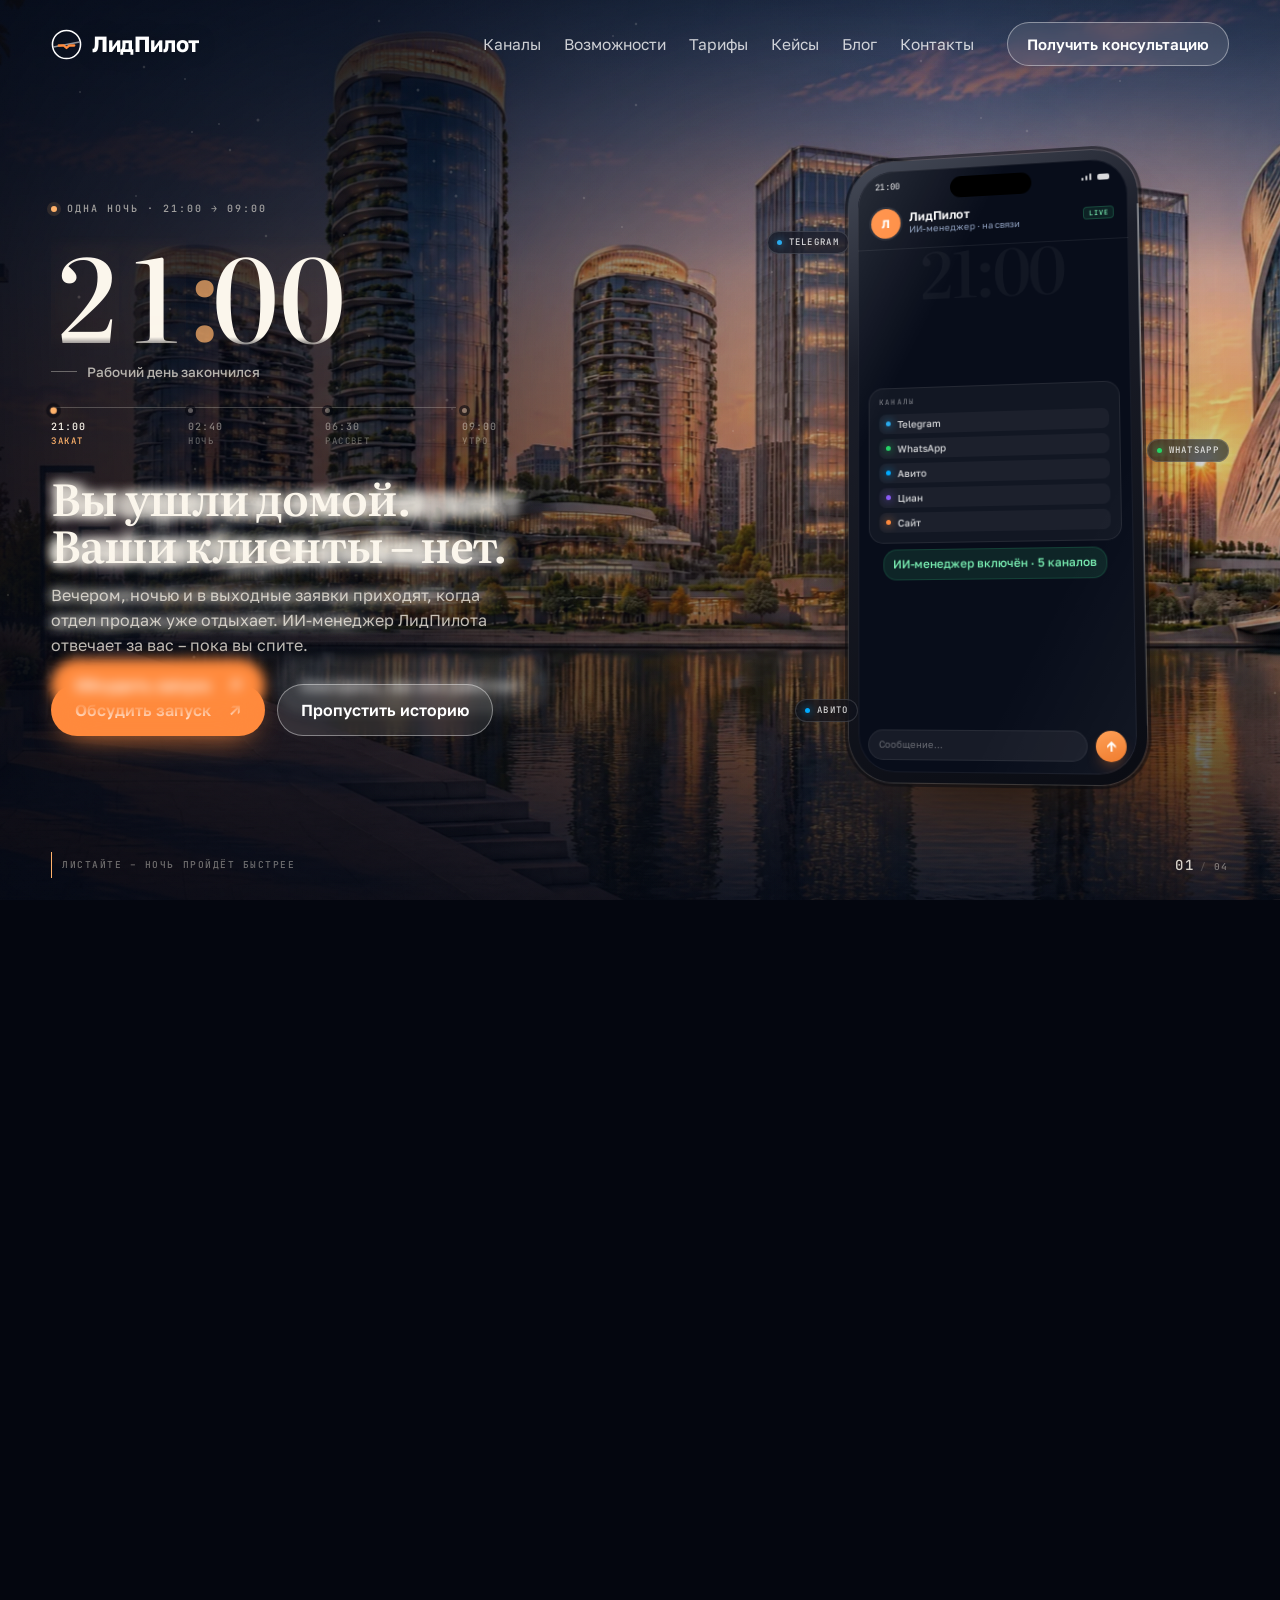
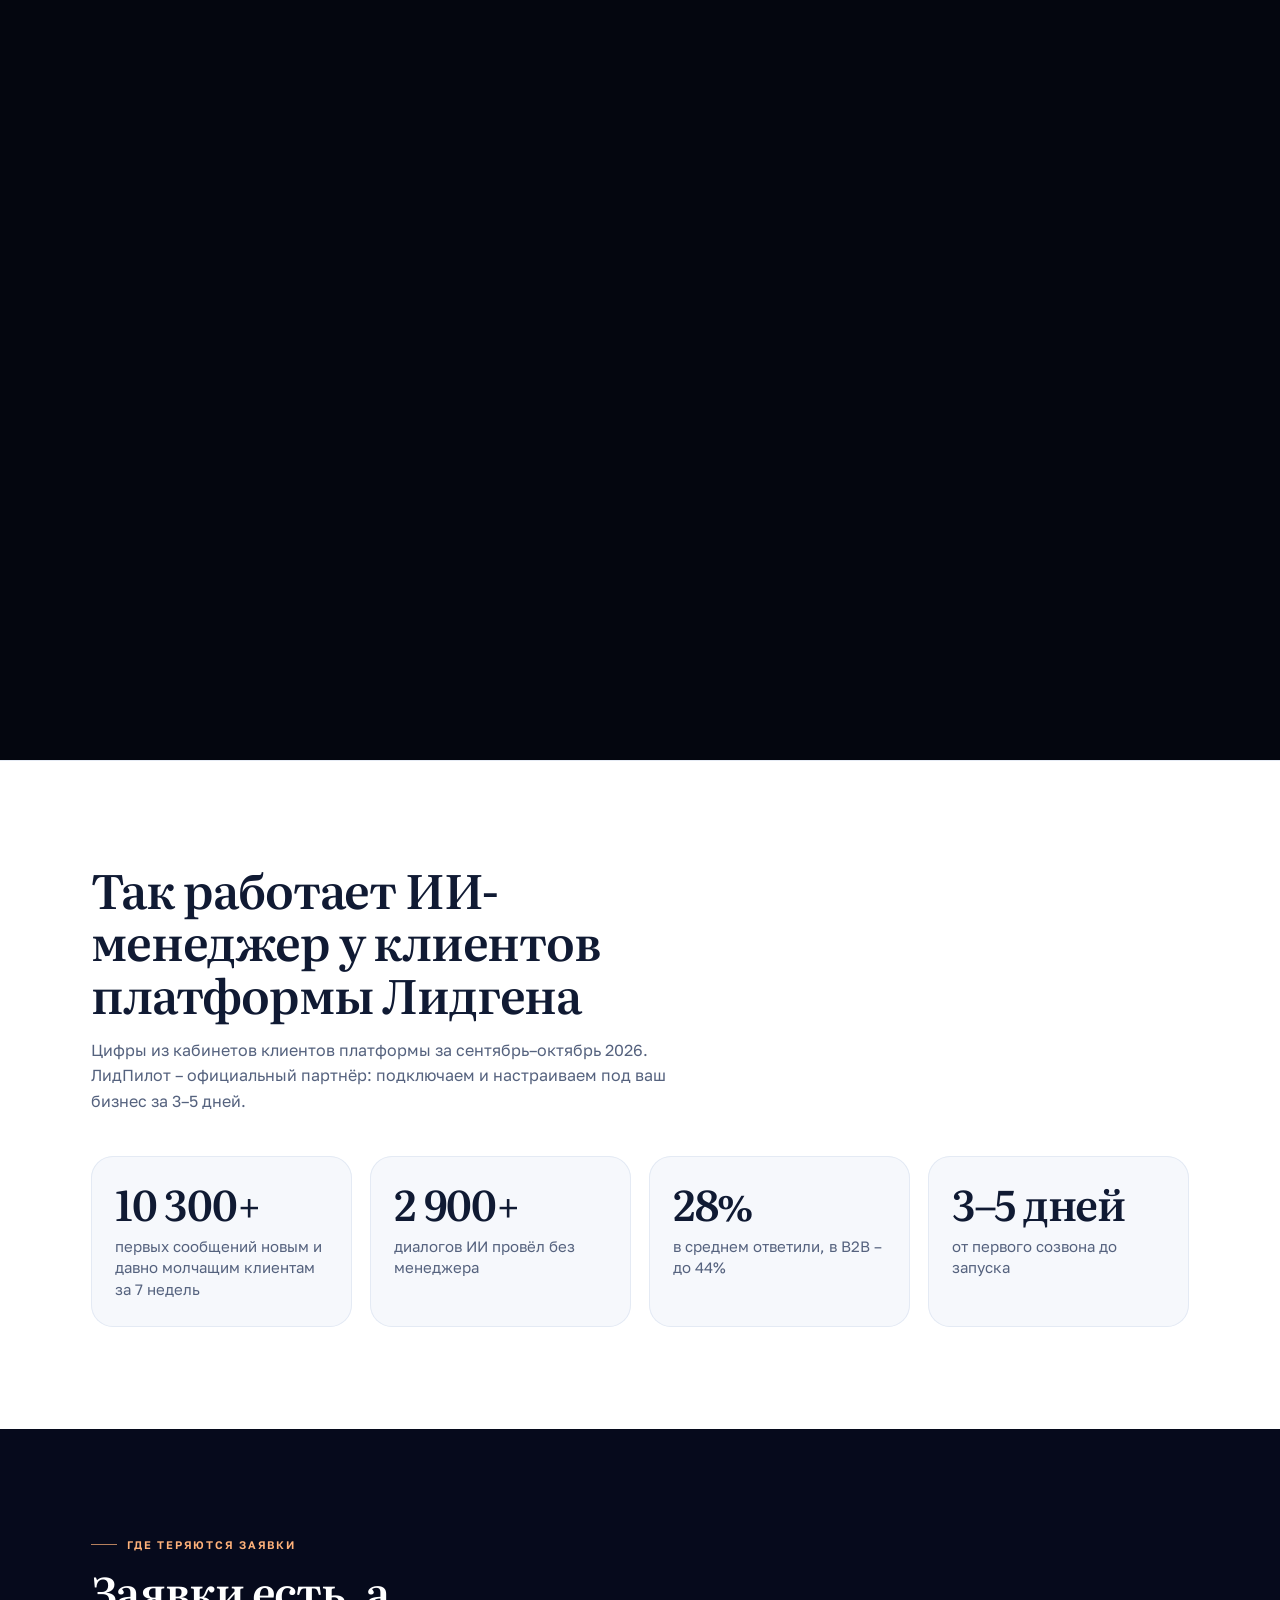
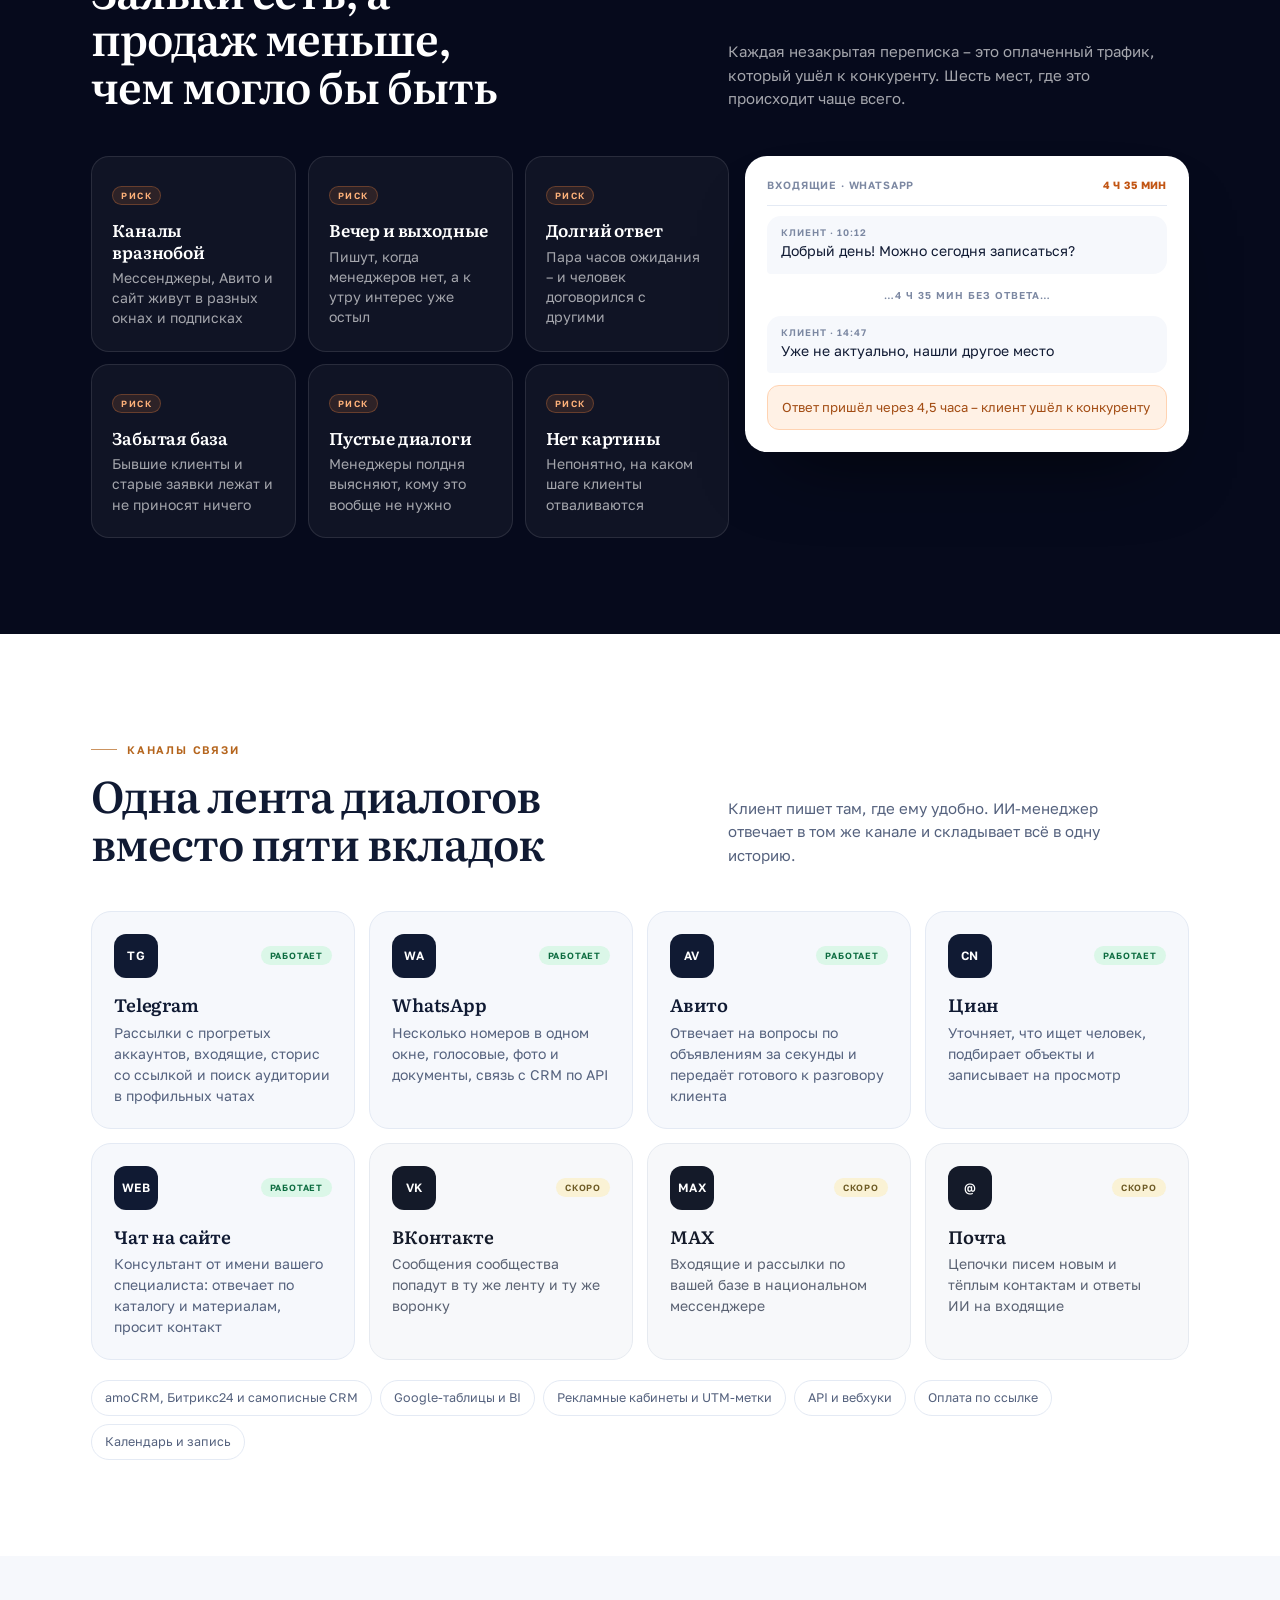
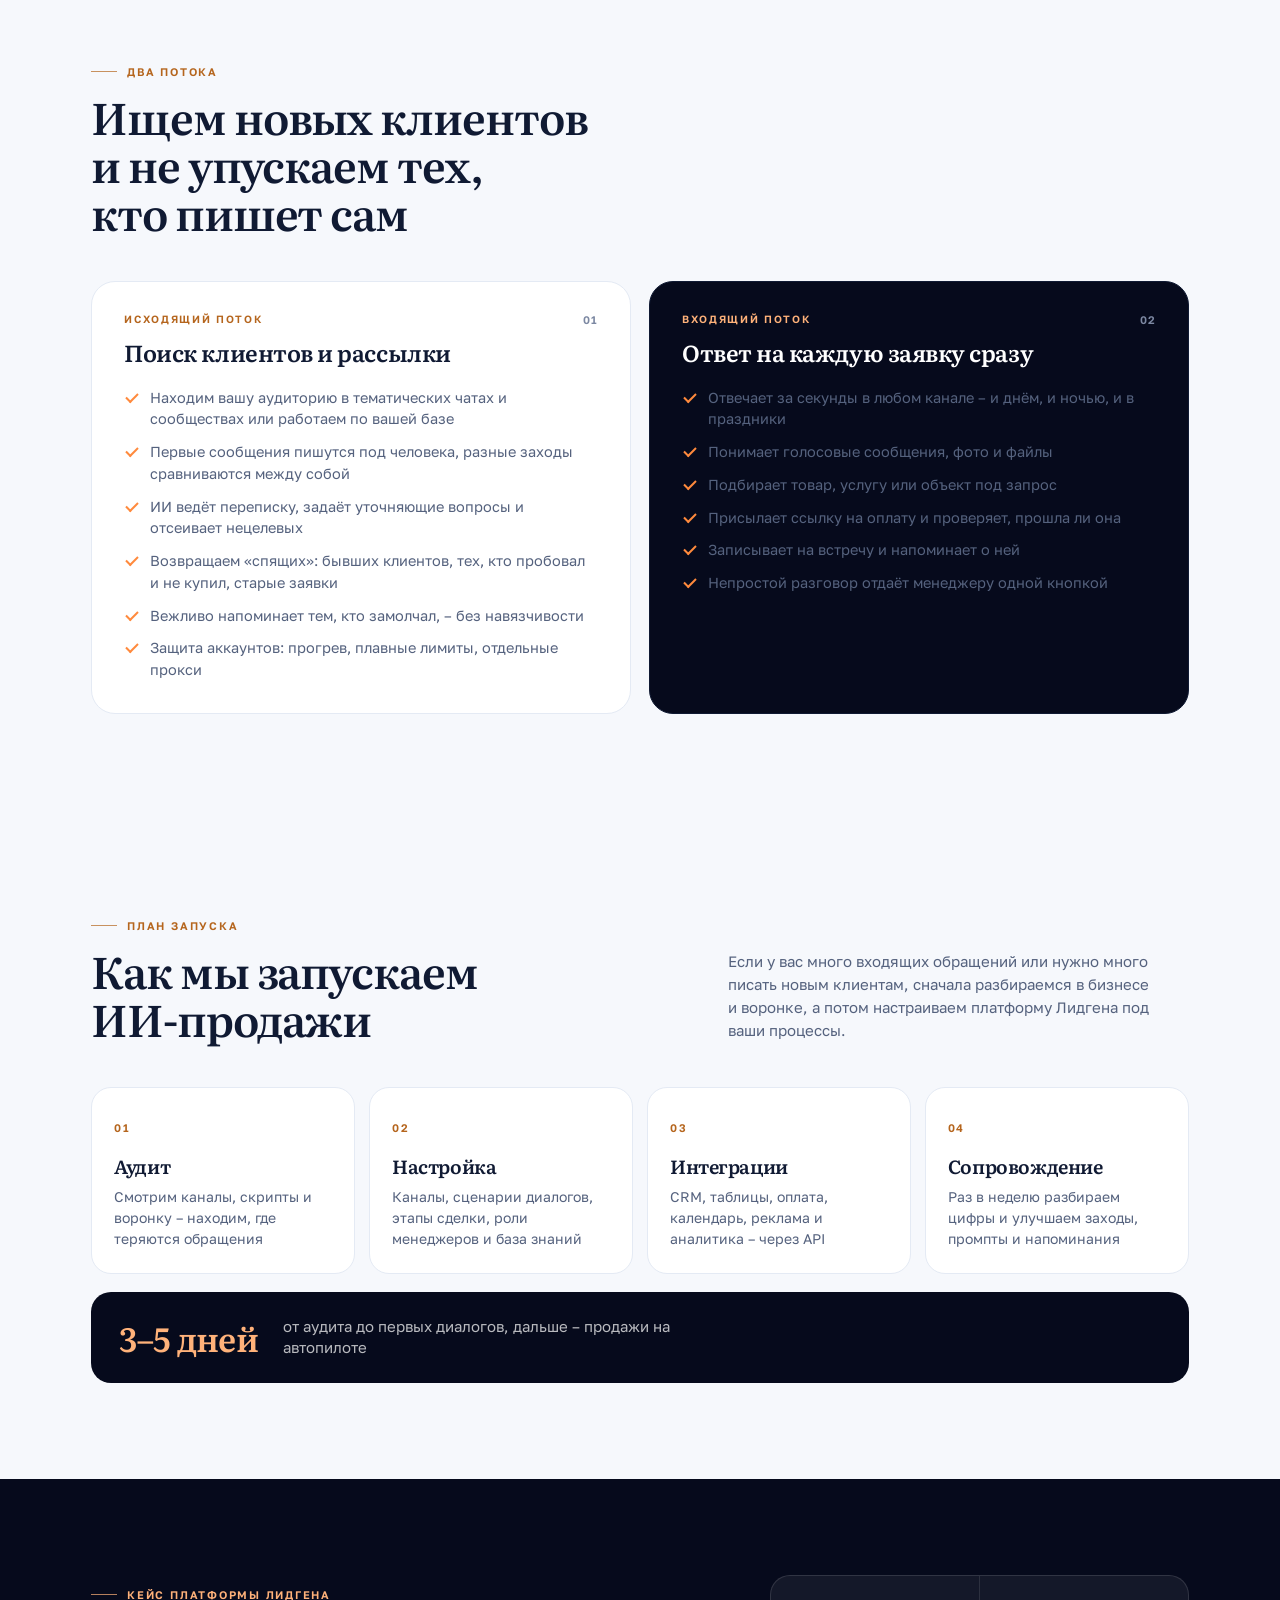
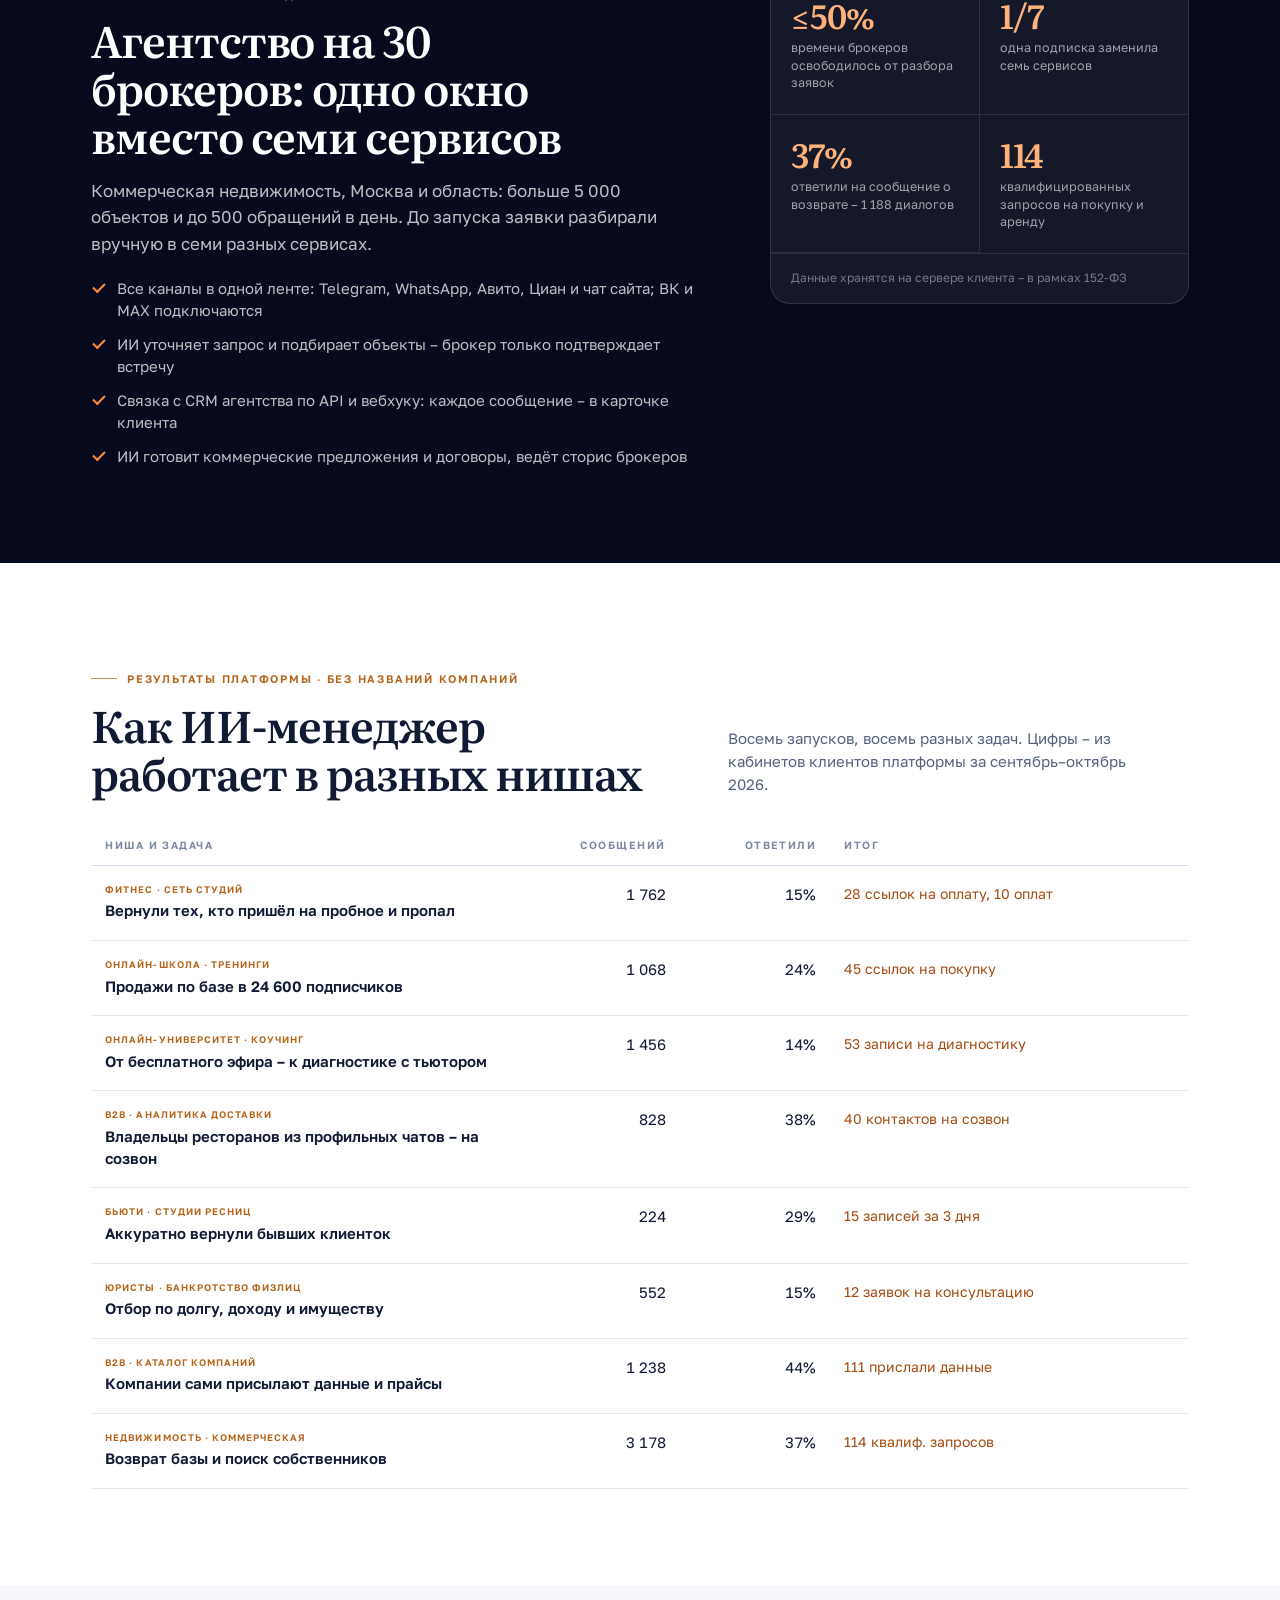
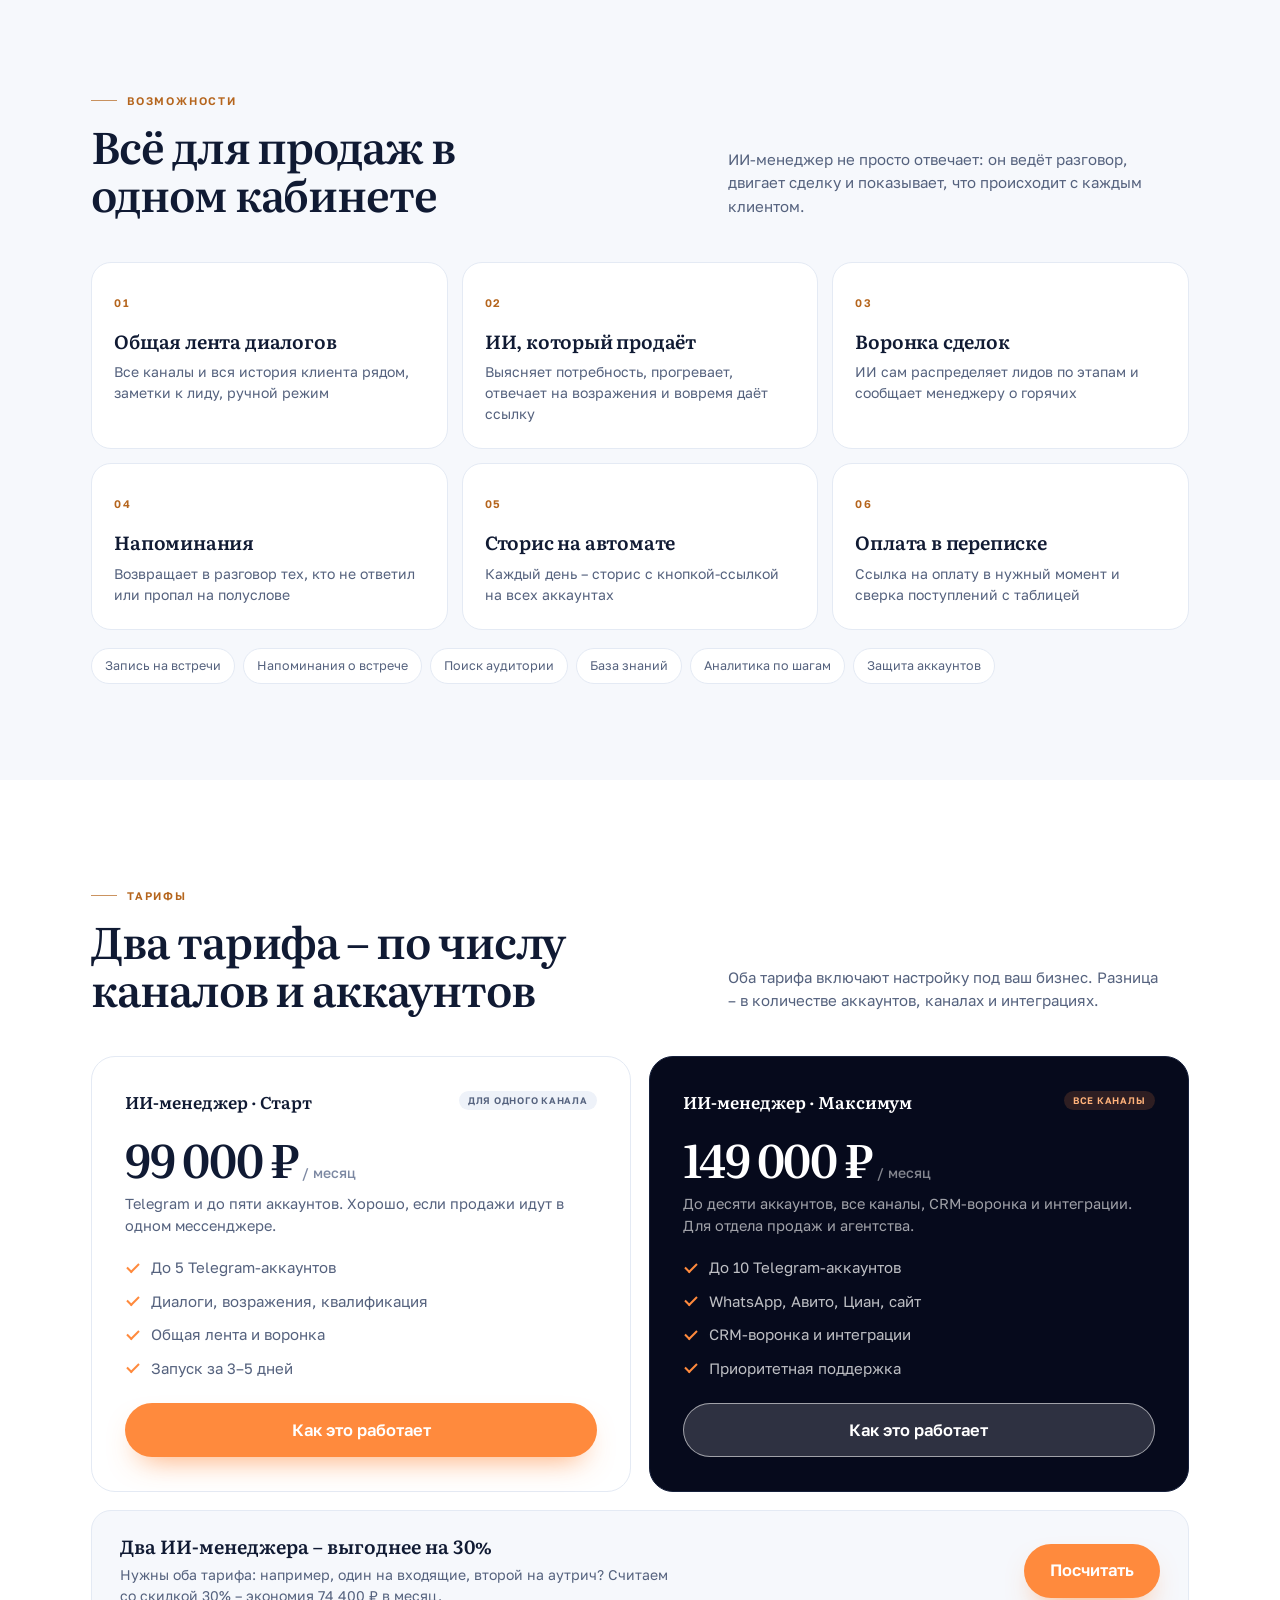
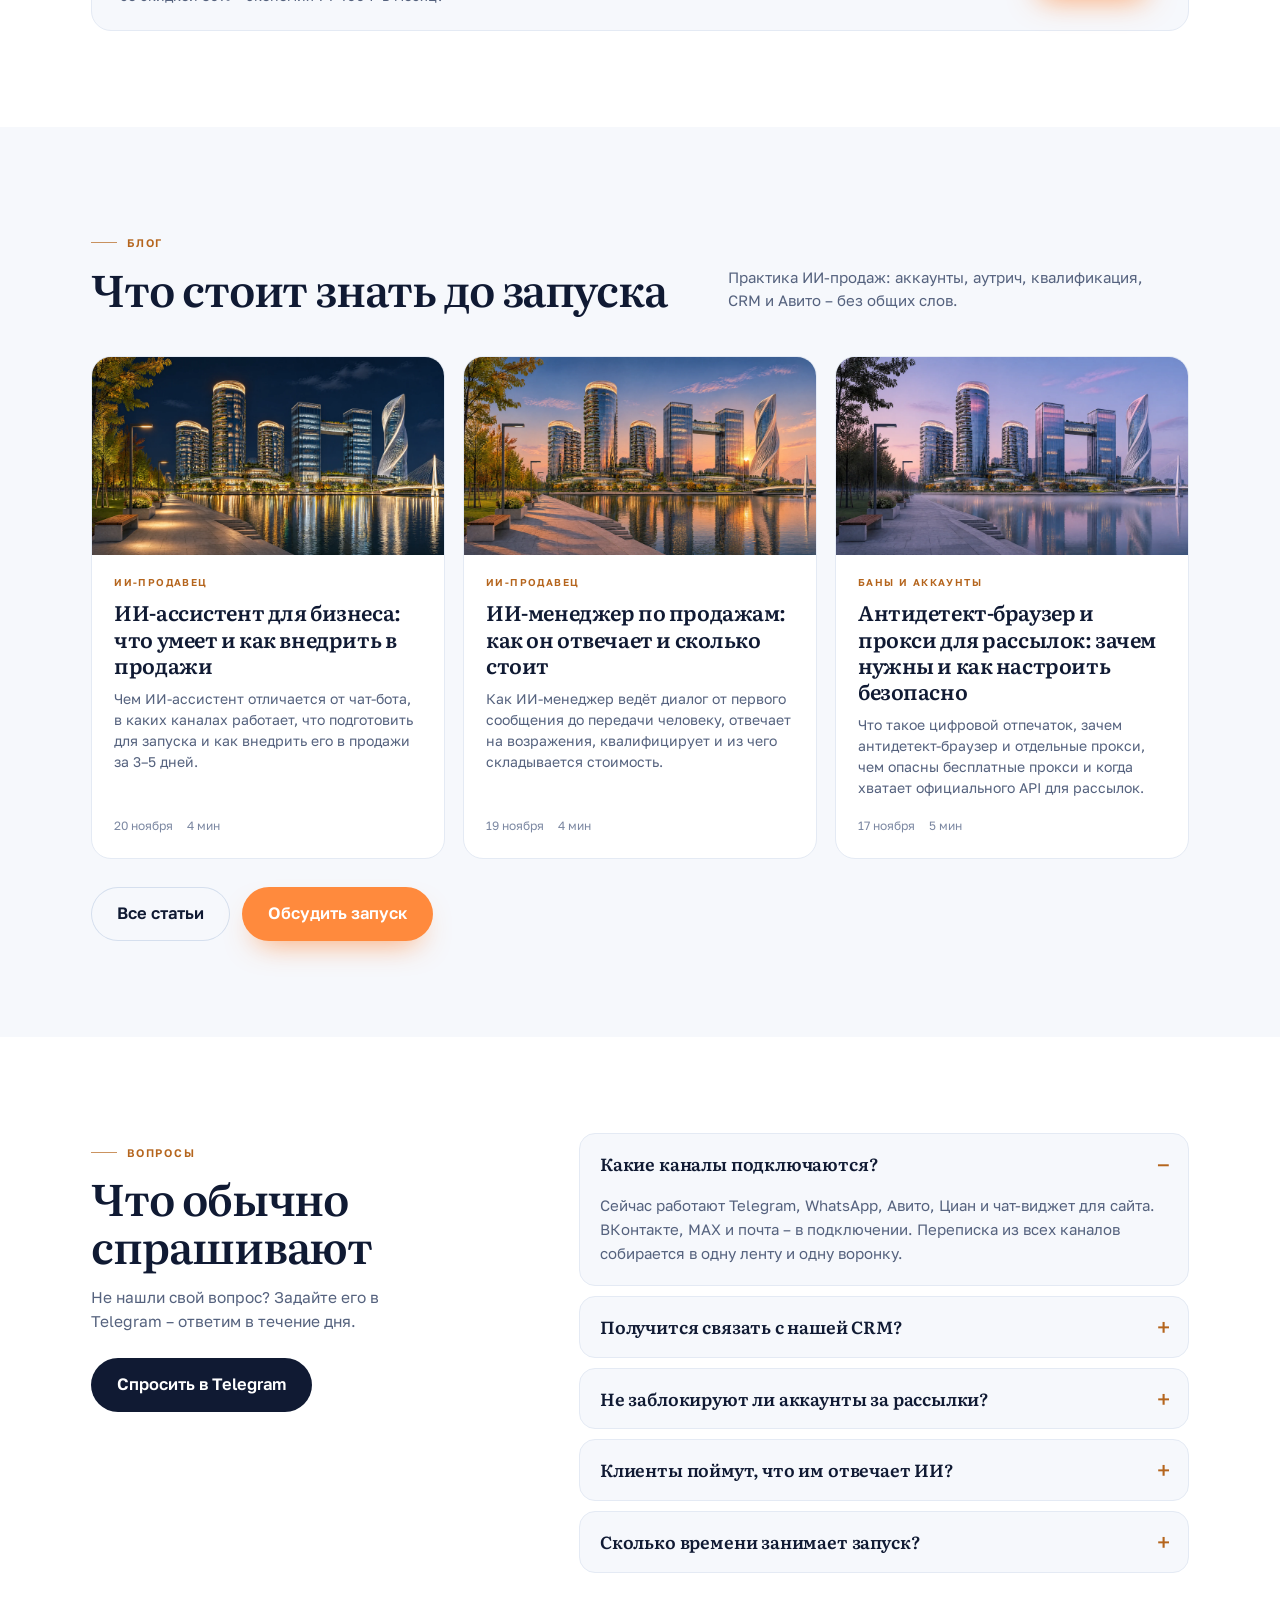
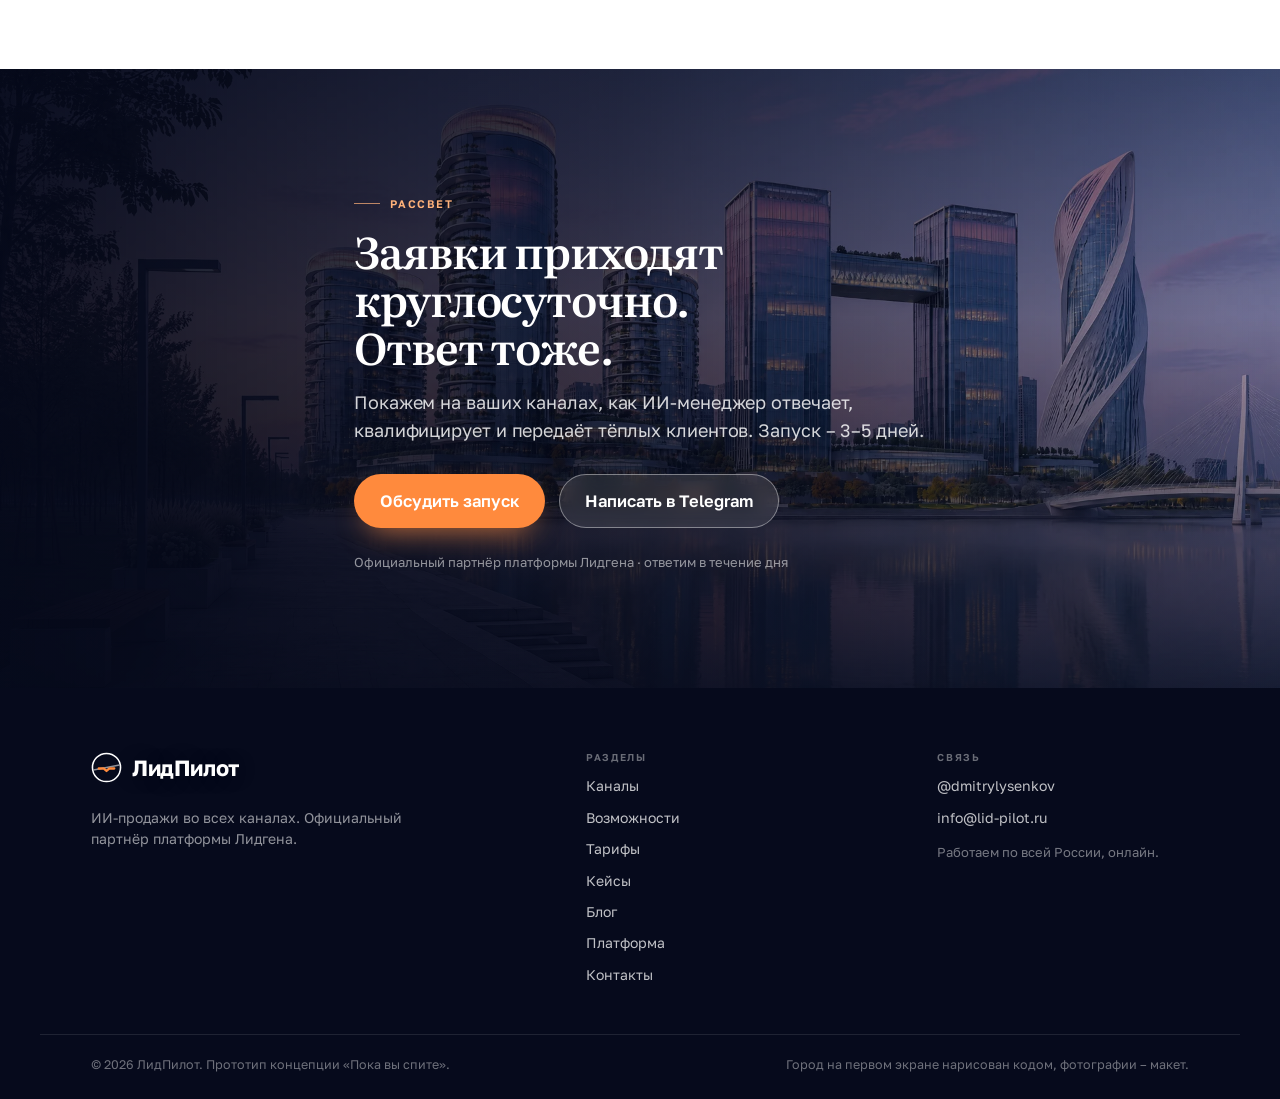
==== commit 02f5595d: "Главная: Hero «Пока вы спите» на четырёх фотографиях" ====
--- a/index.html
+++ b/index.html
@@ -1,50 +1,151 @@
-<!DOCTYPE html><html lang="ru"> <head><script>document.documentElement.classList.add('js');</script><meta charset="utf-8"><meta name="viewport" content="width=device-width, initial-scale=1, viewport-fit=cover"><meta name="robots" content="noindex, nofollow"><title>ЛидПилот – пока вы спите, продажи идут</title><link rel="canonical" href="https://dmitryli52.github.io/lidpilot-noch/"><meta name="description" content="Вы закрываете ноутбук – ИИ-менеджер остаётся на связи: отвечает клиентам ночью, квалифицирует и доводит до встречи. Утром вы просыпаетесь к готовым диалогам."><meta name="theme-color" content="#05091A"><meta property="og:type" content="website"><meta property="og:title" content="Пока вы спите, продажи идут"><meta property="og:description" content="ИИ-менеджер отвечает клиентам ночью, пока вы спите. Утром – готовые диалоги, встречи и понятная картина дня."><meta property="og:image" content="https://dmitryli52.github.io/lidpilot-noch/assets/noch/og-noch.jpg"><meta property="og:image:width" content="1200"><meta property="og:image:height" content="630"><link rel="icon" type="image/svg+xml" href="https://dmitryli52.github.io/lidpilot-noch/favicon.svg"><link rel="preconnect" href="https://fonts.googleapis.com"><link rel="preconnect" href="https://fonts.gstatic.com" crossorigin><link href="https://fonts.googleapis.com/css2?family=Literata:opsz,wght@7..72,500;7..72,600&family=Golos+Text:wght@400;500;600;700&display=swap&subset=cyrillic" rel="stylesheet"><link rel="preload" as="image" href="https://dmitryli52.github.io/lidpilot-noch/assets/noch/city-sunset.webp" imagesrcset="https://dmitryli52.github.io/lidpilot-noch/assets/noch/city-sunset.webp 1920w" imagesizes="100vw" fetchpriority="high"><link rel="stylesheet" href="https://dmitryli52.github.io/lidpilot-noch/assets/noch/noch.css?v=2"><script type="module" src="https://dmitryli52.github.io/lidpilot-noch/_astro/page.sJrt8mpm.js"></script></head> <body> <section class="scene" id="top" aria-label="Первый экран"> <div class="bg" aria-hidden="true"> <picture> <source media="(max-width:700px)" srcset="https://dmitryli52.github.io/lidpilot-noch/assets/noch/city-sunset.webp 1920w" sizes="100vw"> <img class="bg__img" src="https://dmitryli52.github.io/lidpilot-noch/assets/noch/city-sunset.webp" srcset="https://dmitryli52.github.io/lidpilot-noch/assets/noch/city-sunset.webp 1920w" sizes="100vw" width="1920" height="1080" alt="" fetchpriority="high" decoding="async"> </picture> </div> <div class="shade" aria-hidden="true"></div> <header class="top" data-head> <div class="top__in"> <a class="logo" href="#top" aria-label="ЛидПилот – наверх"> <svg viewBox="0 0 32 32" aria-hidden="true"><circle cx="16" cy="16" r="14.5" fill="rgba(255,255,255,.1)" stroke="#FBF6EC" stroke-width="1.6"></circle><path d="M2.6 18.5 29.4 13.5" stroke="#9FE0BC" stroke-width="1.6"></path><path d="M8 17h5l3 2.6 3-2.6h5" stroke="#E39A4E" stroke-width="2.4" fill="none" stroke-linecap="round" stroke-linejoin="round"></path></svg> ЛидПилот </a> <nav class="nav" aria-label="Разделы"> <a href="#channels">Каналы</a> <a href="https://dmitryli52.github.io/lidpilot-noch/vozmozhnosti/">Возможности</a> <a href="https://dmitryli52.github.io/lidpilot-noch/tarify/">Тарифы</a> <a href="https://dmitryli52.github.io/lidpilot-noch/keysy/">Кейсы</a> <a href="https://dmitryli52.github.io/lidpilot-noch/blog/">Блог</a> <a href="https://dmitryli52.github.io/lidpilot-noch/kontakty/">Контакты</a> </nav> <a class="btn btn_glass" href="https://t.me/dmitrylysenkov" target="_blank" rel="noopener">Получить консультацию</a> <button class="burger" type="button" aria-label="Открыть меню" aria-expanded="false" aria-controls="mmenu"><i></i><i></i><i></i></button> </div> </header> <div class="mmenu" id="mmenu" hidden> <div class="mmenu__top"> <span class="logo">ЛидПилот</span> <button class="mmenu__close" type="button" aria-label="Закрыть меню">×</button> </div> <nav class="mmenu__nav" aria-label="Разделы"> <a href="#channels">Каналы</a> <a href="https://dmitryli52.github.io/lidpilot-noch/vozmozhnosti/">Возможности</a> <a href="https://dmitryli52.github.io/lidpilot-noch/tarify/">Тарифы</a> <a href="https://dmitryli52.github.io/lidpilot-noch/keysy/">Кейсы</a> <a href="https://dmitryli52.github.io/lidpilot-noch/blog/">Блог</a> <a href="https://dmitryli52.github.io/lidpilot-noch/kontakty/">Контакты</a> </nav> <p class="mmenu__note">ИИ-менеджер продаж в Telegram, WhatsApp, на Авито, Циан и сайте. Официальный партнёр платформы Лидгена.</p> <div class="mmenu__cta"> <a class="btn btn_sun" href="https://t.me/dmitrylysenkov" target="_blank" rel="noopener">Обсудить запуск</a> <a class="btn btn_glass" href="mailto:info@lid-pilot.ru">info@lid-pilot.ru</a> </div> </div> <div class="hero" data-hero> <div class="copy"> <span class="kick anim anim-1"><b>AP</b>Официальный партнёр платформы Лидгена</span> <h1><span class="ln"><span>Пока вы спите,</span></span><span class="ln"><span>продажи идут</span></span></h1> <p class="lead anim anim-2">Вы закрываете ноутбук в 19:42 – ИИ-менеджер остаётся на связи. Отвечает клиентам ночью, квалифицирует и доводит до встречи. Утром вы просыпаетесь к готовым диалогам.</p> <div class="cta anim anim-3"> <a class="btn btn_sun" href="https://t.me/dmitrylysenkov" target="_blank" rel="noopener">Обсудить запуск</a> <a class="btn btn_glass" href="#story">Как это работает</a> </div> <p class="facts anim anim-4"><span><b>5 сек</b> первый ответ</span><span><b>5 каналов</b> на связи</span><span><b>24/7</b> без выходных</span></p> </div> <aside class="hud" aria-label="Приборная панель: ответ за 5 секунд, 2 900 диалогов, пример переписки"> <div class="hud__top"> <span>НОЧЬ · КАНАЛЫ</span> <span class="hud__live">НА СВЯЗИ</span> </div> <svg class="tape" viewBox="0 0 560 100" aria-hidden="true"> <path class="ln" pathLength="100" d="M16 58 H544"></path> <path class="tick" style="--i:0" d="M16 58 V46"></path><path class="tick" style="--i:1" d="M32 58 V50"></path><path class="tick" style="--i:2" d="M48 58 V46"></path><path class="tick" style="--i:3" d="M64 58 V50"></path><path class="tick" style="--i:4" d="M80 58 V46"></path><path class="tick" style="--i:5" d="M96 58 V50"></path><path class="tick" style="--i:6" d="M112 58 V46"></path><path class="tick" style="--i:7" d="M128 58 V50"></path><path class="tick" style="--i:8" d="M144 58 V46"></path><path class="tick" style="--i:9" d="M160 58 V50"></path><path class="tick" style="--i:10" d="M176 58 V46"></path><path class="tick" style="--i:11" d="M192 58 V50"></path><path class="tick" style="--i:12" d="M208 58 V46"></path><path class="tick" style="--i:13" d="M224 58 V50"></path><path class="tick" style="--i:14" d="M240 58 V46"></path><path class="tick" style="--i:15" d="M256 58 V50"></path><path class="tick" style="--i:16" d="M272 58 V46"></path><path class="tick" style="--i:17" d="M288 58 V50"></path><path class="tick" style="--i:18" d="M304 58 V46"></path><path class="tick" style="--i:19" d="M320 58 V50"></path><path class="tick" style="--i:20" d="M336 58 V46"></path><path class="tick" style="--i:21" d="M352 58 V50"></path><path class="tick" style="--i:22" d="M368 58 V46"></path><path class="tick" style="--i:23" d="M384 58 V50"></path><path class="tick" style="--i:24" d="M400 58 V46"></path><path class="tick" style="--i:25" d="M416 58 V50"></path><path class="tick" style="--i:26" d="M432 58 V46"></path><path class="tick" style="--i:27" d="M448 58 V50"></path><path class="tick" style="--i:28" d="M464 58 V46"></path><path class="tick" style="--i:29" d="M480 58 V50"></path><path class="tick" style="--i:30" d="M496 58 V46"></path><path class="tick" style="--i:31" d="M512 58 V50"></path><path class="tick" style="--i:32" d="M528 58 V46"></path><path class="tick" style="--i:33" d="M544 58 V50"></path> <text class="lbl" style="--i:0" x="70" y="34" text-anchor="middle">TG</text><text class="lbl" style="--i:1" x="155" y="34" text-anchor="middle">WA</text><text class="lbl" style="--i:2" x="265" y="34" text-anchor="middle">АВИТО</text><text class="lbl" style="--i:3" x="365" y="34" text-anchor="middle">ЦИАН</text><text class="lbl" style="--i:4" x="465" y="34" text-anchor="middle">САЙТ</text> <path class="tri" d="M512 58 l-7 -11 h14 z"></path> <text class="deal" x="512" y="88" text-anchor="middle">СДЕЛКА</text> </svg> <div class="hud__read"> <div><span>ОТВЕТ</span><b data-count="5" data-suffix=" с">5 с</b></div> <div><span>ДИАЛОГОВ</span><b data-count="2900" data-suffix="+">2 900+</b></div> </div> <div class="hud__chat" data-chat aria-hidden="true"> <p class="q"><span class="tag" data-qtag>АВИТО · 23:14</span><span data-q>Склад на 200 метров ещё сдаётся?</span></p> <p class="a"><span class="tag" data-atag>ЛИДПИЛОТ · 23:14</span><span data-a>Да, свободен. Нашла ещё два рядом – прислать?</span></p> </div> </aside> </div> <div class="scroll" aria-hidden="true"><i></i>Наступает ночь</div> </section> <!-- Одна ночь: город меняется по скроллу --> <section class="story" id="story" data-story aria-label="Одна ночь: как ИИ-менеджер работает, пока вы спите"> <div class="story__sticky"> <div class="story__bg" aria-hidden="true"> <img class="story__img is-on" data-story-img="0" src="https://dmitryli52.github.io/lidpilot-noch/assets/noch/city-night.webp" alt="" width="1920" height="1080" loading="lazy" decoding="async"> <img class="story__img" data-story-img="1" src="https://dmitryli52.github.io/lidpilot-noch/assets/noch/city-dawn.webp" alt="" width="1920" height="1080" loading="lazy" decoding="async"> <img class="story__img" data-story-img="2" src="https://dmitryli52.github.io/lidpilot-noch/assets/noch/city-day.webp" alt="" width="1920" height="1080" loading="lazy" decoding="async"> </div> <div class="story__shade" aria-hidden="true"></div> <div class="story__rail" aria-hidden="true"> <span class="story__clock" data-story-clock>23:10</span> <span class="story__line"><i data-story-bar></i></span> <span class="story__note">одна ночь</span> </div> <div class="story__stages"> <article class="story__stage is-on" data-stage="0"> <div class="story__copy"> <span class="kicker kicker_light">23:10 · город спит</span> <h2>Клиенты пишут, пока вы спите</h2> <p>Сообщения из Telegram, WhatsApp, Авито, Циана и с сайта падают в одну ленту. ИИ-менеджер отвечает за секунды, уточняет задачу и фиксирует детали сделки.</p> <ul class="story__points"> <li>Понимает голосовые, фото и документы</li> <li>Не уходит на ночь и выходные</li> <li>Сложное передаёт менеджеру</li> </ul> </div> <div class="story__card"> <div class="story__cardtop"><span>ВХОДЯЩИЕ · АВИТО</span><b>23:14</b></div> <div class="story__msg story__msg_q">Склад на 200 метров ещё сдаётся?</div> <div class="story__msg story__msg_a">Да, свободен. Нашла ещё два рядом – прислать?</div> <div class="story__cardmeta"><span>ответ 4,8 с</span><span>клиент квалифицирован</span></div> </div> </article> <article class="story__stage" data-stage="1" aria-hidden="true"> <div class="story__copy"> <span class="kicker kicker_light">05:40 · к утру готово</span> <h2>Диалоги разобраны, встречи назначены</h2> <p>Ночные переписки разложены по этапам: клиенты квалифицированы, сомнения закрыты, часть – с записью на встречу. В CRM понятная картина, а не хаос из чатов.</p> <ul class="story__points"> <li>История и детали по каждому клиенту</li> <li>Запись на встречу без вашего участия</li> <li>Ни одна заявка не потерялась</li> </ul> </div> <div class="story__card"> <div class="story__cardtop"><span>СВОДКА К УТРУ</span><b>05:40</b></div> <div class="story__nums"> <div><b>34</b><span>диалога за ночь</span></div> <div><b>12</b><span>готовы к встрече</span></div> <div><b>6</b><span>уже записаны</span></div> </div> <div class="story__cardmeta"><span>0 пропущенных</span><span>CRM обновлена</span></div> </div> </article> <article class="story__stage" data-stage="2" aria-hidden="true"> <div class="story__copy"> <span class="kicker kicker_light">08:00 · вы просыпаетесь</span> <h2>Утро начинается с результата</h2> <p>Вы открываете отчёт: сколько диалогов, кто готов к встрече, что требует внимания. Дальше – только решения, без разбора ночной переписки.</p> <div class="story__cta"> <a class="btn btn_sun" href="https://t.me/dmitrylysenkov" target="_blank" rel="noopener">Обсудить запуск</a> <a class="btn btn_glass" href="https://dmitryli52.github.io/lidpilot-noch/tarify/">Смотреть тарифы</a> </div> </div> <div class="story__card"> <div class="story__cardtop"><span>УТРЕННИЙ ОТЧЁТ</span><b>08:00</b></div> <div class="story__nums"> <div><b>12</b><span>клиентов к встрече</span></div> <div><b>6</b><span>встреч в календаре</span></div> <div><b>3</b><span>вопроса вам</span></div> </div> <div class="story__cardmeta"><span>ночь закрыта</span><span>можно начинать день</span></div> </div> </article> </div> </div> </section> <!-- Показания --> <section class="after" id="after"> <div class="after__in"> <div class="after__head"> <h2 data-in>Цифры, которые видно утром</h2> <p class="lead" data-in style="--d:.08s">Отвечает за секунды в любом канале, выясняет, что нужно клиенту, и передаёт вам тёплых – с историей переписки. Цифры ниже – из кабинетов клиентов платформы Лидгена, сентябрь–октябрь 2026.</p> </div> <div class="night"> <div data-in style="--d:.04s"><time>за 7 недель</time><b>10 300+</b><span>первых сообщений новым и давно молчащим клиентам</span></div> <div data-in style="--d:.12s"><time>без менеджера</time><b>2 900+</b><span>диалогов ИИ провёл сам</span></div> <div data-in style="--d:.2s"><time>ответили</time><b>28%</b><span>в среднем, в B2B – до 44%</span></div> <div data-in style="--d:.28s"><time>ниш</time><b>8</b><span>от недвижимости до юристов и B2B</span></div> </div> </div> </section> <!-- Где теряются заявки --> <section class="sec sec_dark" id="problem"> <div class="wrap"> <div class="sec__head sec__head_row"> <div> <span class="kicker">Где теряются заявки</span> <h2>Заявки есть, а&nbsp;продаж меньше, чем могло&nbsp;бы</h2> </div> <p class="sec__note" data-in>Каждая незакрытая переписка – это оплаченный трафик, который ушёл к конкуренту. Шесть мест, где это происходит чаще всего.</p> </div> <div class="problem"> <div class="risks"> <div class="risk" data-in> <span class="risk__lamp">Риск</span> <h3>Каналы вразнобой</h3> <p>Мессенджеры, Авито и сайт живут в разных окнах и подписках</p> </div><div class="risk" data-in> <span class="risk__lamp">Риск</span> <h3>Вечер и выходные</h3> <p>Пишут, когда менеджеров нет, а к утру интерес уже остыл</p> </div><div class="risk" data-in> <span class="risk__lamp">Риск</span> <h3>Долгий ответ</h3> <p>Пара часов ожидания – и человек договорился с другими</p> </div><div class="risk" data-in> <span class="risk__lamp">Риск</span> <h3>Забытая база</h3> <p>Бывшие клиенты и старые заявки лежат и не приносят ничего</p> </div><div class="risk" data-in> <span class="risk__lamp">Риск</span> <h3>Пустые диалоги</h3> <p>Менеджеры полдня выясняют, кому это вообще не нужно</p> </div><div class="risk" data-in> <span class="risk__lamp">Риск</span> <h3>Нет картины</h3> <p>Непонятно, на каком шаге клиенты отваливаются</p> </div> </div> <div class="late" data-in style="--d:.08s" aria-label="Пример: ответ через 4,5 часа"> <div class="late__h"><span>Входящие · WhatsApp</span><b>4 ч 35 мин</b></div> <div class="bubble"><small>Клиент · 10:12</small>Добрый день! Можно сегодня записаться?</div> <div class="late__t">…4 ч 35 мин без ответа…</div> <div class="bubble"><small>Клиент · 14:47</small>Уже не актуально, нашли другое место</div> <div class="late__warn">Ответ пришёл через 4,5 часа – клиент ушёл к конкуренту</div> </div> </div> </div> </section> <!-- Каналы --> <section class="sec" id="channels"> <div class="wrap"> <div class="sec__head"> <span class="kicker">Каналы связи</span> <h2>Одна лента диалогов вместо пяти вкладок</h2> </div> <div class="chs"> <div class="ch" data-in> <div class="ch__top"><span class="ch__f">TG</span><span class="state state_on">работает</span></div> <h3>Telegram</h3> <p>Рассылки с прогретых аккаунтов, входящие, сторис со ссылкой и поиск аудитории в профильных чатах</p> </div><div class="ch" data-in> <div class="ch__top"><span class="ch__f">WA</span><span class="state state_on">работает</span></div> <h3>WhatsApp</h3> <p>Несколько номеров в одном окне, голосовые, фото и документы, связь с CRM по API</p> </div><div class="ch" data-in> <div class="ch__top"><span class="ch__f">AV</span><span class="state state_on">работает</span></div> <h3>Авито</h3> <p>Отвечает на вопросы по объявлениям за секунды и передаёт готового к разговору клиента</p> </div><div class="ch" data-in> <div class="ch__top"><span class="ch__f">CN</span><span class="state state_on">работает</span></div> <h3>Циан</h3> <p>Уточняет, что ищет человек, подбирает объекты и записывает на просмотр</p> </div><div class="ch" data-in> <div class="ch__top"><span class="ch__f">WEB</span><span class="state state_on">работает</span></div> <h3>Чат на сайте</h3> <p>Консультант от имени вашего специалиста: отвечает по каталогу и материалам, просит контакт</p> </div><div class="ch ch_soon" data-in> <div class="ch__top"><span class="ch__f">VK</span><span class="state state_soon">скоро</span></div> <h3>ВКонтакте</h3> <p>Сообщения сообщества попадут в ту же ленту и ту же воронку</p> </div><div class="ch ch_soon" data-in> <div class="ch__top"><span class="ch__f">MAX</span><span class="state state_soon">скоро</span></div> <h3>MAX</h3> <p>Входящие и рассылки по вашей базе в национальном мессенджере</p> </div><div class="ch ch_soon" data-in> <div class="ch__top"><span class="ch__f">@</span><span class="state state_soon">скоро</span></div> <h3>Почта</h3> <p>Цепочки писем новым и тёплым контактам и ответы ИИ на входящие</p> </div> </div> <div class="integ" data-in> <span>amoCRM, Битрикс24 и самописные CRM</span> <span>Google-таблицы и BI</span> <span>Рекламные кабинеты и UTM-метки</span> <span>API и вебхуки</span> <span>Оплата по ссылке</span> <span>Календарь и запись</span> </div> </div> </section> <!-- Два курса --> <section class="sec sec_tint" id="flows"> <div class="wrap"> <div class="sec__head"> <span class="kicker">Два потока</span> <h2>Ищем новых клиентов и&nbsp;не&nbsp;упускаем тех, кто пишет сам</h2> </div> <div class="courses"> <div class="course" data-in> <div class="course__top"><span class="course__dir">Исходящий поток</span><span class="course__n">01</span></div> <h3>Поиск клиентов и рассылки</h3> <ul class="chk"><li>Находим вашу аудиторию в тематических чатах и сообществах или работаем по вашей базе</li><li>Первые сообщения пишутся под человека, разные заходы сравниваются между собой</li><li>ИИ ведёт переписку, задаёт уточняющие вопросы и отсеивает нецелевых</li><li>Возвращаем «спящих»: бывших клиентов, тех, кто пробовал и не купил, старые заявки</li><li>Вежливо напоминает тем, кто замолчал, – без навязчивости</li><li>Защита аккаунтов: прогрев, плавные лимиты, отдельные прокси</li></ul> </div> <div class="course course_in" data-in style="--d:.08s"> <div class="course__top"><span class="course__dir">Входящий поток</span><span class="course__n">02</span></div> <h3>Ответ на каждую заявку сразу</h3> <ul class="chk"><li>Отвечает за секунды в любом канале – и днём, и ночью, и в праздники</li><li>Понимает голосовые сообщения, фото и файлы</li><li>Подбирает товар, услугу или объект под запрос</li><li>Присылает ссылку на оплату и проверяет, прошла ли она</li><li>Записывает на встречу и напоминает о ней</li><li>Непростой разговор отдаёт менеджеру одной кнопкой</li></ul> </div> </div> </div> </section> <!-- План запуска --> <section class="plan" id="plan"> <img class="plan__bg" src="https://dmitryli52.github.io/lidpilot-noch/assets/noch/city-day.webp" srcset="https://dmitryli52.github.io/lidpilot-noch/assets/noch/city-day.webp 1920w" sizes="100vw" alt="" width="1920" height="1080" loading="lazy" decoding="async"> <div class="plan__shade" aria-hidden="true"></div> <div class="wrap plan__in"> <div class="sec__head"> <span class="kicker">План запуска</span> <h2>Как мы запускаем ИИ-продажи</h2> <p class="sec__note">Если у вас много входящих обращений или нужно много писать новым клиентам, сначала разбираемся в бизнесе и воронке, а потом настраиваем платформу Лидгена под ваши процессы.</p> </div> <div class="steps"> <div class="step" data-in style="--d:0s"> <span class="step__n">Точка 1</span> <h3>Аудит</h3> <p>Смотрим каналы, скрипты и воронку – находим, где теряются обращения</p> </div><div class="step" data-in style="--d:0.06s"> <span class="step__n">Точка 2</span> <h3>Настройка</h3> <p>Каналы, сценарии диалогов, этапы сделки, роли менеджеров и база знаний</p> </div><div class="step" data-in style="--d:0.12s"> <span class="step__n">Точка 3</span> <h3>Интеграции</h3> <p>CRM, таблицы, оплата, календарь, реклама и аналитика – через API</p> </div><div class="step" data-in style="--d:0.18s"> <span class="step__n">Точка 4</span> <h3>Сопровождение</h3> <p>Раз в неделю разбираем цифры и улучшаем заходы, промпты и напоминания</p> </div> </div> <div class="plan__end" data-in><b>3–5 дней</b><span>от аудита до первых диалогов, дальше – продажи на автопилоте</span></div> </div> </section> <!-- Бортовой журнал --> <section class="sec sec_dark" id="case"> <div class="wrap"> <div class="log"> <div class="log__main" data-in> <span class="kicker kicker_light">Кейс платформы Лидгена</span> <h2>Агентство на 30 брокеров: одно окно вместо семи сервисов</h2> <p class="log__lead">Коммерческая недвижимость, Москва и область: больше 5 000 объектов и до 500 обращений в день. До запуска заявки разбирали вручную в семи разных сервисах.</p> <ul class="chk chk_light"><li>Все каналы в одной ленте: Telegram, WhatsApp, Авито, Циан и чат сайта; ВК и MAX подключаются</li><li>ИИ уточняет запрос и подбирает объекты – брокер только подтверждает встречу</li><li>Связка с CRM агентства по API и вебхуку: каждое сообщение – в карточке клиента</li><li>ИИ готовит коммерческие предложения и договоры, ведёт сторис брокеров</li></ul> </div> <div class="log__side" data-in style="--d:.08s"> <div class="log__ro"><b>≤50%</b><span>времени брокеров освободилось от разбора заявок</span></div><div class="log__ro"><b>1/7</b><span>одна подписка заменила семь сервисов</span></div><div class="log__ro"><b>37%</b><span>ответили на сообщение о возврате – 1 188 диалогов</span></div><div class="log__ro"><b>114</b><span>квалифицированных запросов на покупку и аренду</span></div> <p class="log__fn">Данные хранятся на сервере клиента – в рамках 152-ФЗ</p> </div> </div> </div> </section> <!-- Кейсы --> <section class="sec" id="cases"> <div class="wrap"> <div class="sec__head"> <span class="kicker">Результаты платформы · без названий компаний</span> <h2>Как ИИ-менеджер работает в&nbsp;разных нишах</h2> </div> <div class="tbl" data-in> <table class="cases"> <thead><tr><th scope="col">Ниша и задача</th><th scope="col" class="n">Сообщений</th><th scope="col" class="n">Ответили</th><th scope="col">Итог</th></tr></thead> <tbody> <tr><td><small>Фитнес · сеть студий</small><b>Вернули тех, кто пришёл на пробное и пропал</b><span class="m-only">1 762 сообщений</span></td><td class="n" data-label="Сообщений">1 762</td><td class="n" data-label="Ответили">15%</td><td class="res" data-label="Итог">28 ссылок на оплату, 10 оплат</td></tr><tr><td><small>Онлайн-школа · тренинги</small><b>Продажи по базе в 24 600 подписчиков</b><span class="m-only">1 068 сообщений</span></td><td class="n" data-label="Сообщений">1 068</td><td class="n" data-label="Ответили">24%</td><td class="res" data-label="Итог">45 ссылок на покупку</td></tr><tr><td><small>Онлайн-университет · коучинг</small><b>От бесплатного эфира – к диагностике с тьютором</b><span class="m-only">1 456 сообщений</span></td><td class="n" data-label="Сообщений">1 456</td><td class="n" data-label="Ответили">14%</td><td class="res" data-label="Итог">53 записи на диагностику</td></tr><tr><td><small>B2B · аналитика доставки</small><b>Владельцы ресторанов из профильных чатов – на созвон</b><span class="m-only">828 сообщений</span></td><td class="n" data-label="Сообщений">828</td><td class="n" data-label="Ответили">38%</td><td class="res" data-label="Итог">40 контактов на созвон</td></tr><tr><td><small>Бьюти · студии ресниц</small><b>Аккуратно вернули бывших клиенток</b><span class="m-only">224 сообщений</span></td><td class="n" data-label="Сообщений">224</td><td class="n" data-label="Ответили">29%</td><td class="res" data-label="Итог">15 записей за 3 дня</td></tr><tr><td><small>Юристы · банкротство физлиц</small><b>Отбор по долгу, доходу и имуществу</b><span class="m-only">552 сообщений</span></td><td class="n" data-label="Сообщений">552</td><td class="n" data-label="Ответили">15%</td><td class="res" data-label="Итог">12 заявок на консультацию</td></tr><tr><td><small>B2B · каталог компаний</small><b>Компании сами присылают данные и прайсы</b><span class="m-only">1 238 сообщений</span></td><td class="n" data-label="Сообщений">1 238</td><td class="n" data-label="Ответили">44%</td><td class="res" data-label="Итог">111 прислали данные</td></tr><tr><td><small>Недвижимость · коммерческая</small><b>Возврат базы и поиск собственников</b><span class="m-only">3 178 сообщений</span></td><td class="n" data-label="Сообщений">3 178</td><td class="n" data-label="Ответили">37%</td><td class="res" data-label="Итог">114 квалиф. запросов</td></tr> </tbody> </table> </div> </div> </section> <!-- Возможности --> <section class="sec sec_tint" id="features"> <div class="wrap"> <div class="sec__head"> <span class="kicker">Возможности</span> <h2>Всё для продаж в&nbsp;одном кабинете</h2> </div> <div class="feats"> <div class="feat" data-in> <span class="feat__n">01</span> <h3>Общая лента диалогов</h3> <p>Все каналы и вся история клиента рядом, заметки к лиду, ручной режим</p> </div><div class="feat" data-in> <span class="feat__n">02</span> <h3>ИИ, который продаёт</h3> <p>Выясняет потребность, прогревает, отвечает на возражения и вовремя даёт ссылку</p> </div><div class="feat" data-in> <span class="feat__n">03</span> <h3>Воронка сделок</h3> <p>ИИ сам распределяет лидов по этапам и сообщает менеджеру о горячих</p> </div><div class="feat" data-in> <span class="feat__n">04</span> <h3>Напоминания</h3> <p>Возвращает в разговор тех, кто не ответил или пропал на полуслове</p> </div><div class="feat" data-in> <span class="feat__n">05</span> <h3>Сторис на автомате</h3> <p>Каждый день – сторис с кнопкой-ссылкой на всех аккаунтах</p> </div><div class="feat" data-in> <span class="feat__n">06</span> <h3>Оплата в переписке</h3> <p>Ссылка на оплату в нужный момент и сверка поступлений с таблицей</p> </div> </div> <div class="chips" data-in> <span>Запись на встречи</span><span>Напоминания о встрече</span><span>Поиск аудитории</span> <span>База знаний</span><span>Аналитика по шагам</span><span>Защита аккаунтов</span> </div> </div> </section> <!-- Вопросы --> <section class="sec" id="faq"> <div class="wrap faq"> <div class="faq__side" data-in> <span class="kicker">Вопросы</span> <h2>Что обычно спрашивают</h2> <p>Не нашли свой вопрос? Задайте его в Telegram – ответим в течение дня.</p> <a class="btn btn_sun" href="https://t.me/dmitrylysenkov" target="_blank" rel="noopener">Спросить в Telegram</a> </div> <div class="qa"> <details open data-in style="--d:0s"><summary>Какие каналы подключаются?</summary><p>Сейчас работают Telegram, WhatsApp, Авито, Циан и чат-виджет для сайта. ВКонтакте, MAX и почта – в подключении. Переписка из всех каналов собирается в одну ленту и одну воронку.</p></details><details data-in style="--d:0.04s"><summary>Получится связать с нашей CRM?</summary><p>Да. amoCRM, Битрикс24, самописные системы, Google-таблицы, рекламные кабинеты и аналитика подключаются через API и вебхуки. Если готовой связки нет – соберём её под вашу задачу.</p></details><details data-in style="--d:0.08s"><summary>Не заблокируют ли аккаунты за рассылки?</summary><p>Аккаунты сначала прогреваются, лимиты отправки растут постепенно, у каждой группы аккаунтов свой прокси, а первые сообщения пишутся под конкретного человека. При признаках риска система сама снижает нагрузку на аккаунт.</p></details><details data-in style="--d:0.12s"><summary>Клиенты поймут, что им отвечает ИИ?</summary><p>ИИ-менеджер ведёт обычную переписку: понимает голосовые, фото и документы и отвечает по вашим материалам. Если разговор становится сложным, менеджер забирает его в один клик.</p></details><details data-in style="--d:0.16s"><summary>Сколько времени занимает запуск?</summary><p>Стандартный запуск – 3–5 дней. Если нужна сборка под процессы компании с интеграциями, срок назовём после аудита.</p></details> </div> </div> </section> <!-- Финальный экран --> <section class="final" id="cta"> <img class="final__bg" src="https://dmitryli52.github.io/lidpilot-noch/assets/noch/city-dawn.webp" srcset="https://dmitryli52.github.io/lidpilot-noch/assets/noch/city-dawn.webp 1920w" sizes="100vw" alt="" width="1920" height="1080" loading="lazy" decoding="async"> <div class="final__shade" aria-hidden="true"></div> <div class="wrap final__in"> <span class="kicker kicker_light" data-in>Рассвет</span> <h2 data-in>Заявки приходят круглосуточно.<br>Ответ тоже.</h2> <p class="lead lead_light" data-in style="--d:.08s">Покажем на ваших каналах, как ИИ-менеджер отвечает, квалифицирует и передаёт тёплых клиентов. Запуск – 3–5 дней.</p> <div class="cta cta_center" data-in style="--d:.14s"> <a class="btn btn_sun" href="https://t.me/dmitrylysenkov" target="_blank" rel="noopener">Обсудить запуск</a> <a class="btn btn_glass" href="https://t.me/dmitrylysenkov" target="_blank" rel="noopener">Написать в Telegram</a> </div> <p class="final__note" data-in style="--d:.2s">Официальный партнёр платформы Лидгена · ответим в течение дня</p> </div> </section> <footer class="foot"> <div class="wrap foot__in"> <div class="foot__brand"> <a class="logo logo_foot" href="#top"> <svg viewBox="0 0 32 32" aria-hidden="true"><circle cx="16" cy="16" r="14.5" fill="rgba(255,255,255,.1)" stroke="#FBF6EC" stroke-width="1.6"></circle><path d="M2.6 18.5 29.4 13.5" stroke="#9FE0BC" stroke-width="1.6"></path><path d="M8 17h5l3 2.6 3-2.6h5" stroke="#E39A4E" stroke-width="2.4" fill="none" stroke-linecap="round" stroke-linejoin="round"></path></svg> ЛидПилот </a> <p>ИИ-продажи во всех каналах. Официальный партнёр платформы Лидгена.</p> </div> <nav class="foot__nav" aria-label="Разделы сайта"> <span>Разделы</span> <a href="https://dmitryli52.github.io/lidpilot-noch/vozmozhnosti/">Возможности</a> <a href="https://dmitryli52.github.io/lidpilot-noch/tarify/">Тарифы</a> <a href="https://dmitryli52.github.io/lidpilot-noch/keysy/">Кейсы</a> <a href="https://dmitryli52.github.io/lidpilot-noch/blog/">Блог</a> <a href="https://dmitryli52.github.io/lidpilot-noch/kontakty/">Контакты</a> <a href="https://dmitryli52.github.io/lidpilot-noch/platforma/">Платформа</a> </nav> <div class="foot__contacts"> <span>Связь</span> <a href="https://t.me/dmitrylysenkov" target="_blank" rel="noopener">@dmitrylysenkov</a> <a href="mailto:info@lid-pilot.ru">info@lid-pilot.ru</a> <p>Работаем по всей России, онлайн.</p> </div> </div> <div class="wrap foot__bottom"> <span>© 2026 ЛидПилот. Прототип концепции «Пока вы спите».</span> <span>Город – фотография, приборы и интерфейс – макет.</span> </div> </footer> <script>
+<!DOCTYPE html><html lang="ru"> <head><script>document.documentElement.classList.add('js');</script><meta charset="utf-8"><meta name="viewport" content="width=device-width, initial-scale=1, viewport-fit=cover"><meta name="robots" content="noindex, nofollow"><title>ЛидПилот – пока вы спите, продажи идут</title><link rel="canonical" href="https://dmitryli52.github.io/lidpilot-noch/"><meta name="description" content="Вы закрываете ноутбук – ИИ-менеджер остаётся на связи: отвечает клиентам ночью, квалифицирует и доводит до встречи. Утром вы просыпаетесь к готовым диалогам."><meta name="theme-color" content="#060A1C"><meta property="og:type" content="website"><meta property="og:title" content="Пока вы спите, продажи идут"><meta property="og:description" content="ИИ-менеджер отвечает клиентам ночью, пока вы спите. Утром – готовые диалоги, встречи и понятная картина дня."><meta property="og:url" content="https://dmitryli52.github.io/lidpilot-noch/"><meta property="og:image" content="https://dmitryli52.github.io/lidpilot-noch/assets/noch/og-noch.jpg"><meta property="og:image:width" content="1200"><meta property="og:image:height" content="630"><meta property="og:site_name" content="ЛидПилот"><link rel="icon" type="image/svg+xml" href="https://dmitryli52.github.io/lidpilot-noch/favicon.svg"><link rel="preconnect" href="https://fonts.googleapis.com"><link rel="preconnect" href="https://fonts.gstatic.com" crossorigin><link href="https://fonts.googleapis.com/css2?family=Golos+Text:wght@400;500;600;700&family=JetBrains+Mono:wght@400;500&family=Literata:opsz,wght@7..72,500;7..72,600&display=swap&subset=cyrillic" rel="stylesheet"><link rel="stylesheet" href="https://dmitryli52.github.io/lidpilot-noch/assets/noch/noch.css?v=3"><link rel="stylesheet" href="https://dmitryli52.github.io/lidpilot-noch/assets/noch/hero.css?v=1"><script type="module" src="https://dmitryli52.github.io/lidpilot-noch/_astro/page.sJrt8mpm.js"></script></head> <body> <header class="top top_story" data-head> <div class="top__in"> <a class="logo" href="https://dmitryli52.github.io/lidpilot-noch/" aria-label="ЛидПилот – на главную"> <svg viewBox="0 0 32 32" aria-hidden="true"> <circle cx="16" cy="16" r="14.5" fill="none" stroke="currentColor" stroke-width="1.6"></circle> <path d="M2.6 18.5 29.4 13.5" stroke="currentColor" stroke-width="1.6" opacity=".55"></path> <path d="M8 17h5l3 2.6 3-2.6h5" stroke="#FF8A3D" stroke-width="2.4" fill="none" stroke-linecap="round" stroke-linejoin="round"></path> </svg>
+ЛидПилот
+</a> <nav class="nav" aria-label="Разделы"> <a href="#channels">Каналы</a><a href="https://dmitryli52.github.io/lidpilot-noch/vozmozhnosti/">Возможности</a><a href="https://dmitryli52.github.io/lidpilot-noch/tarify/">Тарифы</a><a href="https://dmitryli52.github.io/lidpilot-noch/keysy/">Кейсы</a><a href="https://dmitryli52.github.io/lidpilot-noch/blog/">Блог</a><a href="https://dmitryli52.github.io/lidpilot-noch/kontakty/">Контакты</a> </nav> <a class="btn btn_ghost top__cta" href="https://t.me/dmitrylysenkov" target="_blank" rel="noopener">Получить консультацию</a> <button class="burger" type="button" aria-label="Открыть меню" aria-expanded="false" aria-controls="mmenu"> <i></i><i></i><i></i> </button> </div> </header> <div class="mmenu" id="mmenu" hidden> <div class="mmenu__top"> <span class="logo logo_menu"> <svg viewBox="0 0 32 32" aria-hidden="true"> <circle cx="16" cy="16" r="14.5" fill="none" stroke="currentColor" stroke-width="1.6"></circle> <path d="M2.6 18.5 29.4 13.5" stroke="currentColor" stroke-width="1.6" opacity=".55"></path> <path d="M8 17h5l3 2.6 3-2.6h5" stroke="#FF8A3D" stroke-width="2.4" fill="none" stroke-linecap="round" stroke-linejoin="round"></path> </svg>
+ЛидПилот
+</span> <button class="mmenu__close" type="button" aria-label="Закрыть меню">×</button> </div> <nav class="mmenu__nav" aria-label="Разделы"> <a href="#channels">Каналы</a><a href="https://dmitryli52.github.io/lidpilot-noch/vozmozhnosti/">Возможности</a><a href="https://dmitryli52.github.io/lidpilot-noch/tarify/">Тарифы</a><a href="https://dmitryli52.github.io/lidpilot-noch/keysy/">Кейсы</a><a href="https://dmitryli52.github.io/lidpilot-noch/blog/">Блог</a><a href="https://dmitryli52.github.io/lidpilot-noch/kontakty/">Контакты</a> <a href="https://dmitryli52.github.io/lidpilot-noch/platforma/">Платформа</a> </nav> <p class="mmenu__note">ИИ-менеджер продаж в Telegram, WhatsApp, на Авито, Циан и сайте. Официальный партнёр платформы Лидгена.</p> <div class="mmenu__cta"> <a class="btn btn_sun" href="https://t.me/dmitrylysenkov" target="_blank" rel="noopener">Обсудить запуск</a> <a class="btn btn_ghost" href="mailto:info@lid-pilot.ru">info@lid-pilot.ru</a> </div> </div> <main> <section class="story" id="top" data-story aria-label="Одна ночь: как ИИ-менеджер отвечает клиентам, пока вы спите"> <div class="story__frame" data-frame data-step="0"> <div class="story__bg" data-bg aria-hidden="true"> <img class="story__img is-on" data-img="0" src="https://dmitryli52.github.io/lidpilot-noch/assets/noch/city-sunset.webp" alt="" width="1920" height="1080" loading="eager" decoding="async" fetchpriority="high" style="object-position:50% 50%"><img class="story__img" data-img="1" src="https://dmitryli52.github.io/lidpilot-noch/assets/noch/city-night.webp" alt="" width="1920" height="1080" loading="lazy" decoding="async" fetchpriority="auto" style="object-position:50% 50%"><img class="story__img" data-img="2" src="https://dmitryli52.github.io/lidpilot-noch/assets/noch/city-dawn.webp" alt="" width="1920" height="1080" loading="lazy" decoding="async" fetchpriority="auto" style="object-position:50% 50%"><img class="story__img" data-img="3" src="https://dmitryli52.github.io/lidpilot-noch/assets/noch/city-day.webp" alt="" width="1920" height="1080" loading="lazy" decoding="async" fetchpriority="auto" style="object-position:50% 50%"> </div> <div class="story__shade" aria-hidden="true"></div> <div class="story__light" aria-hidden="true"></div> <div class="story__sun" aria-hidden="true"></div> <div class="story__stars" data-stars aria-hidden="true"> <i style="left:80.46%;top:72.92%;animation-delay:-1.64s;--s:1"></i><i style="left:13.23%;top:43.82%;animation-delay:-0.54s;--s:1.25"></i><i style="left:44.62%;top:84.04%;animation-delay:-0.87s;--s:1.5"></i><i style="left:60.24%;top:38.58%;animation-delay:-2.55s;--s:1"></i><i style="left:85.06%;top:48.79%;animation-delay:-0.54s;--s:1.25"></i><i style="left:22.67%;top:73.49%;animation-delay:-1.7s;--s:1.5"></i><i style="left:14.38%;top:11.16%;animation-delay:-1.85s;--s:1"></i><i style="left:96.22%;top:71.27%;animation-delay:-1.2s;--s:1.25"></i><i style="left:77.56%;top:73.73%;animation-delay:-0.95s;--s:1.5"></i><i style="left:0.58%;top:84.57%;animation-delay:-2.05s;--s:1"></i><i style="left:33.75%;top:7.18%;animation-delay:-0.11s;--s:1.25"></i><i style="left:71.81%;top:34.76%;animation-delay:-1.34s;--s:1.5"></i><i style="left:28.74%;top:47.78%;animation-delay:-2.56s;--s:1"></i><i style="left:66.34%;top:52.5%;animation-delay:-0.14s;--s:1.25"></i><i style="left:34.82%;top:56.78%;animation-delay:-2.23s;--s:1.5"></i><i style="left:52.71%;top:38.57%;animation-delay:-2.09s;--s:1"></i><i style="left:17.9%;top:21.27%;animation-delay:-0.21s;--s:1.25"></i><i style="left:56.89%;top:72.22%;animation-delay:-0.86s;--s:1.5"></i><i style="left:49.23%;top:64.46%;animation-delay:-1.06s;--s:1"></i><i style="left:15.14%;top:66.7%;animation-delay:-1.45s;--s:1.25"></i><i style="left:35.53%;top:27.76%;animation-delay:-2.44s;--s:1.5"></i><i style="left:87.62%;top:4.31%;animation-delay:-1.98s;--s:1"></i><i style="left:8.11%;top:73.71%;animation-delay:-2.51s;--s:1.25"></i><i style="left:32.08%;top:58.94%;animation-delay:-1.65s;--s:1.5"></i><i style="left:57.22%;top:61.3%;animation-delay:-0.37s;--s:1"></i><i style="left:49.64%;top:3.3%;animation-delay:-2.4s;--s:1.25"></i><i style="left:53.3%;top:58.05%;animation-delay:-2.68s;--s:1.5"></i><i style="left:76.56%;top:16.67%;animation-delay:-0.16s;--s:1"></i><i style="left:29.53%;top:2.89%;animation-delay:-1.34s;--s:1.25"></i><i style="left:6.82%;top:47.67%;animation-delay:-1.73s;--s:1.5"></i><i style="left:35.24%;top:58.12%;animation-delay:-2.18s;--s:1"></i><i style="left:80.14%;top:18.51%;animation-delay:-1.28s;--s:1.25"></i><i style="left:9.85%;top:85.39%;animation-delay:-2.37s;--s:1.5"></i><i style="left:26.77%;top:33.38%;animation-delay:-2.17s;--s:1"></i><i style="left:63.83%;top:61.17%;animation-delay:-0.92s;--s:1.25"></i><i style="left:33.81%;top:22.73%;animation-delay:-0.78s;--s:1.5"></i><i style="left:71.78%;top:51.07%;animation-delay:-1.23s;--s:1"></i><i style="left:4.13%;top:85.4%;animation-delay:-2.35s;--s:1.25"></i><i style="left:75.54%;top:63.5%;animation-delay:-1.93s;--s:1.5"></i><i style="left:14.91%;top:18.67%;animation-delay:-2.16s;--s:1"></i><i style="left:66.55%;top:53.47%;animation-delay:-0.49s;--s:1.25"></i><i style="left:39.16%;top:66.16%;animation-delay:-2.88s;--s:1.5"></i><i style="left:87.42%;top:11.44%;animation-delay:-2.74s;--s:1"></i><i style="left:47.05%;top:87.88%;animation-delay:-0.89s;--s:1.25"></i><i style="left:34.54%;top:83.59%;animation-delay:-2.23s;--s:1.5"></i><i style="left:47.78%;top:4.92%;animation-delay:-1.69s;--s:1"></i><i style="left:45.55%;top:28.09%;animation-delay:-2.79s;--s:1.25"></i><i style="left:78.24%;top:33.86%;animation-delay:-1.86s;--s:1.5"></i><i style="left:37.85%;top:24.06%;animation-delay:-2.07s;--s:1"></i><i style="left:71.89%;top:8.5%;animation-delay:-0.52s;--s:1.25"></i><i style="left:90.81%;top:67.08%;animation-delay:-2.4s;--s:1.5"></i><i style="left:81.12%;top:66.97%;animation-delay:-2.86s;--s:1"></i><i style="left:98.84%;top:77.13%;animation-delay:-1.75s;--s:1.25"></i><i style="left:6.07%;top:42.16%;animation-delay:-0.57s;--s:1.5"></i><i style="left:94.35%;top:66.01%;animation-delay:-1.39s;--s:1"></i><i style="left:98.73%;top:86.18%;animation-delay:-1.99s;--s:1.25"></i><i style="left:35.12%;top:24.38%;animation-delay:-0.46s;--s:1.5"></i><i style="left:20.88%;top:56.34%;animation-delay:-1.02s;--s:1"></i><i style="left:84.5%;top:57.63%;animation-delay:-0.76s;--s:1.25"></i><i style="left:79.45%;top:61.82%;animation-delay:-0.9s;--s:1.5"></i><i style="left:73.47%;top:91.64%;animation-delay:-1.48s;--s:1"></i><i style="left:99.56%;top:98.64%;animation-delay:-1.35s;--s:1.25"></i><i style="left:73.71%;top:71.76%;animation-delay:-2.43s;--s:1.5"></i><i style="left:48.49%;top:32.26%;animation-delay:-2.87s;--s:1"></i><i style="left:49.62%;top:14.83%;animation-delay:-0.78s;--s:1.25"></i><i style="left:30.13%;top:60.82%;animation-delay:-0.63s;--s:1.5"></i><i style="left:88.35%;top:69.72%;animation-delay:-1.47s;--s:1"></i><i style="left:62.25%;top:59.48%;animation-delay:-0.5s;--s:1.25"></i><i style="left:17.89%;top:42.43%;animation-delay:-0.48s;--s:1.5"></i><i style="left:73.03%;top:33.25%;animation-delay:-2.53s;--s:1"></i><i style="left:44.24%;top:76.16%;animation-delay:-0.15s;--s:1.25"></i><i style="left:20.55%;top:60.15%;animation-delay:-2.17s;--s:1.5"></i><i style="left:63.67%;top:37.22%;animation-delay:-2.85s;--s:1"></i><i style="left:67.87%;top:43.01%;animation-delay:-1.03s;--s:1.25"></i><i style="left:1.48%;top:72.72%;animation-delay:-0.35s;--s:1.5"></i><i style="left:10.57%;top:27.76%;animation-delay:-0.09s;--s:1"></i><i style="left:11.14%;top:9.39%;animation-delay:-2.37s;--s:1.25"></i><i style="left:15.1%;top:93.44%;animation-delay:-0.85s;--s:1.5"></i><i style="left:67.74%;top:62.95%;animation-delay:-1.78s;--s:1"></i><i style="left:20.68%;top:33.54%;animation-delay:-1.19s;--s:1.25"></i><i style="left:46.17%;top:58.56%;animation-delay:-1.87s;--s:1.5"></i><i style="left:6.15%;top:12.91%;animation-delay:-0.6s;--s:1"></i><i style="left:68.18%;top:78.9%;animation-delay:-2.72s;--s:1.25"></i><i style="left:20.1%;top:17.01%;animation-delay:-1.1s;--s:1.5"></i><i style="left:98.08%;top:53.57%;animation-delay:-0.12s;--s:1"></i><i style="left:14.5%;top:71.46%;animation-delay:-0.94s;--s:1.25"></i><i style="left:32.57%;top:12.68%;animation-delay:-2.23s;--s:1.5"></i><i style="left:17.01%;top:17.52%;animation-delay:-1.71s;--s:1"></i><i style="left:52.67%;top:66.05%;animation-delay:-2.73s;--s:1.25"></i><i style="left:26.25%;top:55.08%;animation-delay:-0.35s;--s:1.5"></i> <span class="story__shoot story__shoot_a"></span> <span class="story__shoot story__shoot_b"></span> </div> <div class="story__grain" aria-hidden="true"></div> <div class="story__shot"> <div class="story__copy"> <p class="story__kicker" data-hero-in><i aria-hidden="true"></i>Одна ночь · 21:00 → 09:00</p> <div class="story__clock" data-hero-in> <span class="story__num" aria-hidden="true"> <span class="story__d"> <span class="story__r" data-roll="0" style="--v:2"> <b>0</b><b>1</b><b>2</b><b>3</b><b>4</b><b>5</b><b>6</b><b>7</b><b>8</b><b>9</b> </span> </span> <span class="story__d"> <span class="story__r" data-roll="1" style="--v:1"> <b>0</b><b>1</b><b>2</b><b>3</b><b>4</b><b>5</b><b>6</b><b>7</b><b>8</b><b>9</b> </span> </span> <span class="story__colon">:</span><span class="story__d"> <span class="story__r" data-roll="2" style="--v:0"> <b>0</b><b>1</b><b>2</b><b>3</b><b>4</b><b>5</b><b>6</b><b>7</b><b>8</b><b>9</b> </span> </span> <span class="story__d"> <span class="story__r" data-roll="3" style="--v:0"> <b>0</b><b>1</b><b>2</b><b>3</b><b>4</b><b>5</b><b>6</b><b>7</b><b>8</b><b>9</b> </span> </span>  </span> <span class="story__sr" data-clock-text aria-live="polite">21:00</span> <span class="story__src"><i aria-hidden="true"></i><span data-src>Рабочий день закончился</span></span> </div> <div class="story__tl" data-hero-in aria-hidden="true"> <span class="story__tl-line"><i data-tl-fill></i></span> <ol class="story__tl-list"> <li class="story__tl-it is-on" data-tli="0"> <b class="story__tl-time">21:00</b> <span class="story__tl-name">закат</span> </li><li class="story__tl-it" data-tli="1"> <b class="story__tl-time">02:40</b> <span class="story__tl-name">ночь</span> </li><li class="story__tl-it" data-tli="2"> <b class="story__tl-time">06:30</b> <span class="story__tl-name">рассвет</span> </li><li class="story__tl-it" data-tli="3"> <b class="story__tl-time">09:00</b> <span class="story__tl-name">утро</span> </li> </ol> </div> <div class="story__cap"> <div class="story__cap-it is-on" data-cap="0" aria-hidden="false"> <h1>Вы ушли домой. Ваши клиенты – нет.</h1> <p>Вечером, ночью и в выходные заявки приходят, когда отдел продаж уже отдыхает. ИИ-менеджер ЛидПилота отвечает за вас – пока вы спите.</p> <div class="story__cta"> <a class="btn btn_sun" href="https://t.me/dmitrylysenkov" target="_blank" rel="noopener">Обсудить запуск<span class="story__ar" aria-hidden="true">↗</span></a> <a class="btn btn_ghost" href="#after">Пропустить историю</a> </div> </div><div class="story__cap-it" data-cap="1" aria-hidden="true"> <h2>Не спится – выбирает секцию для сына</h2> <p>ИИ подобрал абонемент, ответил на «а если пропустим занятие?» и прислал ссылку на оплату.</p>  </div><div class="story__cap-it" data-cap="2" aria-hidden="true"> <h2>Записался на звонок ещё до будильника</h2> <p>ИИ предложил свободное время, внёс встречу в календарь и напомнит клиенту за час.</p>  </div><div class="story__cap-it" data-cap="3" aria-hidden="true"> <h2>Вы приходите – а клиенты уже тёплые</h2> <p>В Telegram ждёт отчёт за ночь: кто писал, о чём договорились, кому перезвонить первым.</p> <div class="story__cta"> <a class="btn btn_sun" href="https://t.me/dmitrylysenkov" target="_blank" rel="noopener">Обсудить запуск<span class="story__ar" aria-hidden="true">↗</span></a> <a class="btn btn_ghost" href="#after">Смотреть, как это работает</a> </div> </div> </div> </div> <div class="story__stage"> <div class="story__sats" aria-hidden="true"> <span class="story__sat story__sat_1"><i style="--c:#2AABEE"></i>Telegram</span> <span class="story__sat story__sat_2"><i style="--c:#25D366"></i>WhatsApp</span> <span class="story__sat story__sat_3"><i style="--c:#00AAFF"></i>Авито</span> </div> <div class="story__float"> <div class="story__phone" data-phone aria-label="Телефон: переписка ИИ-менеджера с клиентом"> <div class="story__body"> <div class="story__screen"> <div class="story__island" aria-hidden="true"></div> <div class="story__pstat" aria-hidden="true"> <span data-ptime>21:00</span> <span class="story__pico"><i></i><i></i><i></i><b></b></span> </div> <div class="story__pbar"> <i class="story__pava" data-ava style="--chc:#FF8A3D">Л</i> <div class="story__pwho"> <b data-who>ЛидПилот</b> <span data-st>ИИ-менеджер · на связи</span> </div> <span class="story__plive" aria-hidden="true">live</span> </div> <span class="story__ghost" data-ghost aria-hidden="true">21:00</span> <div class="story__chat" data-chat></div> <div class="story__composer" aria-hidden="true"> <span class="story__field">Сообщение…</span> <span class="story__send">↑</span> </div> <div class="story__glare" aria-hidden="true"></div> </div> </div> </div> </div> <span class="story__pshadow" aria-hidden="true"></span> </div> </div> <div class="story__foot" aria-hidden="true"> <span class="story__cue" data-hint><i></i>Листайте – ночь пройдёт быстрее</span> <span class="story__count"><b data-idx>01</b><i>/</i>04</span> </div> </div> </section> <script type="application/json" id="story-data">{"steps":[{"t":"21:00","label":"Рабочий день закончился","tag":"закат","h":"Вы ушли домой. Ваши клиенты – нет.","p":"Вечером, ночью и в выходные заявки приходят, когда отдел продаж уже отдыхает. ИИ-менеджер ЛидПилота отвечает за вас – пока вы спите.","who":["ЛидПилот","ИИ-менеджер · на связи","Л","#FF8A3D"],"chat":[["chips",["Telegram","WhatsApp","Авито","Циан","Сайт"]],["sys","ИИ-менеджер включён · 5 каналов"]]},{"t":"02:40","label":"WhatsApp","tag":"ночь","h":"Не спится – выбирает секцию для сына","p":"ИИ подобрал абонемент, ответил на «а если пропустим занятие?» и прислал ссылку на оплату.","who":["Анна","WhatsApp","А","#25D366"],"chat":[["them","Сколько стоит месяц занятий для ребёнка 7 лет?","02:40"],["me","Для 7 лет подойдёт абонемент на 8 занятий. Сейчас он со скидкой. Отправить ссылку на оплату?","02:40"],["them","А если пропустим занятие?","02:41"],["me","Занятие можно перенести, предупредив за день. Ссылка: oplata/…","02:41"]]},{"t":"06:30","label":"Чат на сайте","tag":"рассвет","h":"Записался на звонок ещё до будильника","p":"ИИ предложил свободное время, внёс встречу в календарь и напомнит клиенту за час.","who":["Посетитель сайта","Чат на сайте","С","#5B6BFF"],"chat":[["them","Можно созвониться сегодня?","06:30"],["me","Конечно. Свободно в 11:00 и 15:30 – что удобнее?","06:30"],["them","11:00","06:31"],["sys","Встреча 11:00 – в календаре"]]},{"t":"09:00","label":"Утро","tag":"утро","h":"Вы приходите – а клиенты уже тёплые","p":"В Telegram ждёт отчёт за ночь: кто писал, о чём договорились, кому перезвонить первым.","who":["ЛидПилот · отчёт","Telegram","Л","#FF8A3D"],"chat":[["rep","<b>Доброе утро! За ночь:</b>3 диалога · подборка отправлена · встреча в 11:00"]]}]}</script> <script>
 (function () {
-  var still = matchMedia('(prefers-reduced-motion: reduce)').matches;
+  var q = function (s) { return document.querySelector(s); };
+  var qa = function (s) { return [].slice.call(document.querySelectorAll(s)); };
+  var clamp = function (v, a, b) { return Math.min(b, Math.max(a, v)); };
+
+  var story = q('[data-story]');
+  if (!story) return;
+
+  var frame = q('[data-frame]');
+  var imgs = qa('[data-img]');
+  var caps = qa('[data-cap]');
+  var rolls = qa('[data-roll]');
+  var tlItems = qa('[data-tli]');
+  var tlFill = q('[data-tl-fill]');
+  var srcEl = q('[data-src]');
+  var clockText = q('[data-clock-text]');
+  var chat = q('[data-chat]');
+  var who = q('[data-who]');
+  var st = q('[data-st]');
+  var ava = q('[data-ava]');
+  var ptime = q('[data-ptime]');
+  var ghost = q('[data-ghost]');
+  var idx = q('[data-idx]');
+  var hint = q('[data-hint]');
+  var head = q('[data-head]');
+  var stars = q('[data-stars]');
+  var data = JSON.parse(document.getElementById('story-data').textContent);
+  var steps = data.steps;
+  var cur = -1;
+  var raf = 0;
+
+  var CH = { 'Telegram': '#2AABEE', 'WhatsApp': '#25D366', 'Авито': '#00AAFF', 'Циан': '#8B5CF6', 'Сайт': '#FF8A3D' };
+
+  function chips(list) {
+    var out = '<span class="story__chips-h">Каналы</span><span class="story__chips-g">';
+    list.forEach(function (n) {
+      out += '<span class="story__chip"><i style="--c:' + (CH[n] || '#FF8A3D') + '"></i>' + n + '</span>';
+    });
+    return out + '</span>';
+  }
+
+  function setClock(t) {
+    var d = t.replace(/\D/g, '').split('');
+    rolls.forEach(function (r, i) { r.style.setProperty('--v', Number(d[i] || 0)); });
+    if (clockText) clockText.textContent = t;
+  }
+
+  function render(s) {
+    chat.innerHTML = '';
+    s.chat.forEach(function (m, k) {
+      var d = document.createElement('div');
+      d.className = 'story__b story__b_' + m[0];
+      d.style.animationDelay = (0.08 + k * 0.3) + 's';
+      if (m[0] === 'rep') {
+        d.innerHTML = m[1];
+      } else if (m[0] === 'chips') {
+        d.innerHTML = chips(m[1]);
+      } else {
+        d.textContent = m[1];
+        if (m[2]) {
+          var t = document.createElement('time');
+          t.textContent = m[2];
+          d.appendChild(t);
+        }
+      }
+      chat.appendChild(d);
+    });
+  }
+
+  function show(i) {
+    if (i === cur) return;
+    cur = i;
+    var s = steps[i];
+    setClock(s.t);
+    srcEl.textContent = s.label;
+    frame.dataset.step = String(i);
+
+    imgs.forEach(function (im, k) { im.classList.toggle('is-on', k === i); });
+    caps.forEach(function (c, k) {
+      c.classList.toggle('is-on', k === i);
+      c.setAttribute('aria-hidden', k === i ? 'false' : 'true');
+    });
+    tlItems.forEach(function (it, k) {
+      it.classList.toggle('is-on', k === i);
+      it.classList.toggle('is-done', k < i);
+    });
+
+    who.textContent = s.who[0];
+    st.textContent = s.who[1];
+    ava.textContent = s.who[2];
+    ava.style.setProperty('--chc', s.who[3]);
+    ptime.textContent = s.t;
+    if (ghost) ghost.textContent = s.t;
+    idx.textContent = ('0' + (i + 1)).slice(-2);
+    render(s);
+
+    if (head) head.classList.toggle('is-day', i === steps.length - 1);
+    if (hint) hint.style.opacity = i === 0 ? '1' : '0';
+  }
+
+  function apply() {
+    raf = 0;
+    var r = story.getBoundingClientRect();
+    var total = story.offsetHeight - innerHeight;
+    var p = total > 0 ? clamp(-r.top / total, 0, 1) : 0;
+    frame.style.setProperty('--p', p.toFixed(4));
+    frame.style.setProperty('--sy', (-p * 22).toFixed(1) + 'px');
+    if (tlFill) tlFill.style.transform = 'scaleX(' + p.toFixed(4) + ')';
+    show(Math.min(steps.length - 1, Math.floor(p * steps.length * 0.9999)));
+    if (head) head.classList.toggle('is-stuck', r.bottom <= 92);
+  }
+
+  function req() { if (!raf) raf = requestAnimationFrame(apply); }
+
+  var reduce = matchMedia('(prefers-reduced-motion: reduce)').matches;
+  if (!reduce && matchMedia('(hover: hover)').matches) {
+    story.addEventListener('mousemove', function (e) {
+      var nx = (e.clientX / innerWidth - 0.5) * 2;
+      var ny = (e.clientY / innerHeight - 0.5) * 2;
+      frame.style.setProperty('--ry', (nx * 6).toFixed(2) + 'deg');
+      frame.style.setProperty('--rx', (-ny * 4).toFixed(2) + 'deg');
+      frame.style.setProperty('--bgx', (nx * -10).toFixed(1) + 'px');
+      frame.style.setProperty('--bgy', (ny * -6).toFixed(1) + 'px');
+    });
+    story.addEventListener('mouseleave', function () {
+      frame.style.setProperty('--ry', '0deg');
+      frame.style.setProperty('--rx', '0deg');
+      frame.style.setProperty('--bgx', '0px');
+      frame.style.setProperty('--bgy', '0px');
+    });
+  }
+
+  addEventListener('scroll', req, { passive: true });
+  addEventListener('resize', req);
+  show(0);
+  apply();
+})();
+</script> <div class="rest"> <!-- Цифры --> <section class="after" id="after"> <div class="after__in"> <h2 data-in>Так работает ИИ-менеджер у клиентов платформы Лидгена</h2> <p data-in>Цифры из кабинетов клиентов платформы за сентябрь–октябрь 2026. ЛидПилот – официальный партнёр: подключаем и настраиваем под ваш бизнес за 3–5 дней.</p> <div class="nums"> <div data-in style="--d:0s"><b>10 300+</b><span>первых сообщений новым и давно молчащим клиентам за 7 недель</span></div><div data-in style="--d:0.06s"><b>2 900+</b><span>диалогов ИИ провёл без менеджера</span></div><div data-in style="--d:0.12s"><b>28%</b><span>в среднем ответили, в B2B – до 44%</span></div><div data-in style="--d:0.18s"><b>3–5 дней</b><span>от первого созвона до запуска</span></div> </div> </div> </section> <!-- Где теряются заявки --> <section class="sec sec_dark" id="problem"> <div class="wrap"> <div class="sec__head sec__head_row"> <div> <span class="kicker kicker_light" data-in>Где теряются заявки</span> <h2 data-in>Заявки есть, а продаж меньше, чем могло бы быть</h2> </div> <p class="sec__note" data-in>Каждая незакрытая переписка – это оплаченный трафик, который ушёл к конкуренту. Шесть мест, где это происходит чаще всего.</p> </div> <div class="problem"> <div class="risks"> <article class="risk" data-in> <span class="risk__lamp">Риск</span> <h3>Каналы вразнобой</h3> <p>Мессенджеры, Авито и сайт живут в разных окнах и подписках</p> </article><article class="risk" data-in> <span class="risk__lamp">Риск</span> <h3>Вечер и выходные</h3> <p>Пишут, когда менеджеров нет, а к утру интерес уже остыл</p> </article><article class="risk" data-in> <span class="risk__lamp">Риск</span> <h3>Долгий ответ</h3> <p>Пара часов ожидания – и человек договорился с другими</p> </article><article class="risk" data-in> <span class="risk__lamp">Риск</span> <h3>Забытая база</h3> <p>Бывшие клиенты и старые заявки лежат и не приносят ничего</p> </article><article class="risk" data-in> <span class="risk__lamp">Риск</span> <h3>Пустые диалоги</h3> <p>Менеджеры полдня выясняют, кому это вообще не нужно</p> </article><article class="risk" data-in> <span class="risk__lamp">Риск</span> <h3>Нет картины</h3> <p>Непонятно, на каком шаге клиенты отваливаются</p> </article> </div> <aside class="late" data-in style="--d:.08s" aria-label="Пример: ответ через 4,5 часа"> <div class="late__h"><span>Входящие · WhatsApp</span><b>4 ч 35 мин</b></div> <div class="bubble"><small>Клиент · 10:12</small>Добрый день! Можно сегодня записаться?</div> <div class="late__t">…4 ч 35 мин без ответа…</div> <div class="bubble"><small>Клиент · 14:47</small>Уже не актуально, нашли другое место</div> <div class="late__warn">Ответ пришёл через 4,5 часа – клиент ушёл к конкуренту</div> </aside> </div> </div> </section> <!-- Каналы --> <section class="sec" id="channels"> <div class="wrap"> <div class="sec__head sec__head_row"> <div> <span class="kicker" data-in>Каналы связи</span> <h2 data-in>Одна лента диалогов вместо пяти вкладок</h2> </div> <p class="sec__note" data-in>Клиент пишет там, где ему удобно. ИИ-менеджер отвечает в том же канале и складывает всё в одну историю.</p> </div> <div class="chs"> <article class="ch" data-in> <div class="ch__top"> <span class="ch__f">TG</span> <span class="state state_on">работает</span> </div> <h3>Telegram</h3> <p>Рассылки с прогретых аккаунтов, входящие, сторис со ссылкой и поиск аудитории в профильных чатах</p> </article><article class="ch" data-in> <div class="ch__top"> <span class="ch__f">WA</span> <span class="state state_on">работает</span> </div> <h3>WhatsApp</h3> <p>Несколько номеров в одном окне, голосовые, фото и документы, связь с CRM по API</p> </article><article class="ch" data-in> <div class="ch__top"> <span class="ch__f">AV</span> <span class="state state_on">работает</span> </div> <h3>Авито</h3> <p>Отвечает на вопросы по объявлениям за секунды и передаёт готового к разговору клиента</p> </article><article class="ch" data-in> <div class="ch__top"> <span class="ch__f">CN</span> <span class="state state_on">работает</span> </div> <h3>Циан</h3> <p>Уточняет, что ищет человек, подбирает объекты и записывает на просмотр</p> </article><article class="ch" data-in> <div class="ch__top"> <span class="ch__f">WEB</span> <span class="state state_on">работает</span> </div> <h3>Чат на сайте</h3> <p>Консультант от имени вашего специалиста: отвечает по каталогу и материалам, просит контакт</p> </article><article class="ch ch_soon" data-in> <div class="ch__top"> <span class="ch__f">VK</span> <span class="state state_soon">скоро</span> </div> <h3>ВКонтакте</h3> <p>Сообщения сообщества попадут в ту же ленту и ту же воронку</p> </article><article class="ch ch_soon" data-in> <div class="ch__top"> <span class="ch__f">MAX</span> <span class="state state_soon">скоро</span> </div> <h3>MAX</h3> <p>Входящие и рассылки по вашей базе в национальном мессенджере</p> </article><article class="ch ch_soon" data-in> <div class="ch__top"> <span class="ch__f">@</span> <span class="state state_soon">скоро</span> </div> <h3>Почта</h3> <p>Цепочки писем новым и тёплым контактам и ответы ИИ на входящие</p> </article> </div> <div class="integ" data-in> <span>amoCRM, Битрикс24 и самописные CRM</span> <span>Google-таблицы и BI</span> <span>Рекламные кабинеты и UTM-метки</span> <span>API и вебхуки</span> <span>Оплата по ссылке</span> <span>Календарь и запись</span> </div> </div> </section> <!-- Два потока --> <section class="sec sec_tint" id="flows"> <div class="wrap"> <div class="sec__head"> <span class="kicker" data-in>Два потока</span> <h2 data-in>Ищем новых клиентов и не упускаем тех, кто пишет сам</h2> </div> <div class="courses"> <article class="course" data-in> <div class="course__top"><span class="course__dir">Исходящий поток</span><span class="course__n">01</span></div> <h3>Поиск клиентов и рассылки</h3> <ul class="chk"><li>Находим вашу аудиторию в тематических чатах и сообществах или работаем по вашей базе</li><li>Первые сообщения пишутся под человека, разные заходы сравниваются между собой</li><li>ИИ ведёт переписку, задаёт уточняющие вопросы и отсеивает нецелевых</li><li>Возвращаем «спящих»: бывших клиентов, тех, кто пробовал и не купил, старые заявки</li><li>Вежливо напоминает тем, кто замолчал, – без навязчивости</li><li>Защита аккаунтов: прогрев, плавные лимиты, отдельные прокси</li></ul> </article> <article class="course course_in" data-in style="--d:.08s"> <div class="course__top"><span class="course__dir">Входящий поток</span><span class="course__n">02</span></div> <h3>Ответ на каждую заявку сразу</h3> <ul class="chk"><li>Отвечает за секунды в любом канале – и днём, и ночью, и в праздники</li><li>Понимает голосовые сообщения, фото и файлы</li><li>Подбирает товар, услугу или объект под запрос</li><li>Присылает ссылку на оплату и проверяет, прошла ли она</li><li>Записывает на встречу и напоминает о ней</li><li>Непростой разговор отдаёт менеджеру одной кнопкой</li></ul> </article> </div> </div> </section> <!-- План запуска --> <section class="plan" id="plan"> <div class="wrap plan__in"> <div class="sec__head sec__head_row"> <div> <span class="kicker" data-in>План запуска</span> <h2 data-in>Как мы запускаем ИИ-продажи</h2> </div> <p class="sec__note" data-in>Если у вас много входящих обращений или нужно много писать новым клиентам, сначала разбираемся в бизнесе и воронке, а потом настраиваем платформу Лидгена под ваши процессы.</p> </div> <div class="steps"> <article class="step" data-in style="--d:0s"> <span class="step__n">01</span> <h3>Аудит</h3> <p>Смотрим каналы, скрипты и воронку – находим, где теряются обращения</p> </article><article class="step" data-in style="--d:0.06s"> <span class="step__n">02</span> <h3>Настройка</h3> <p>Каналы, сценарии диалогов, этапы сделки, роли менеджеров и база знаний</p> </article><article class="step" data-in style="--d:0.12s"> <span class="step__n">03</span> <h3>Интеграции</h3> <p>CRM, таблицы, оплата, календарь, реклама и аналитика – через API</p> </article><article class="step" data-in style="--d:0.18s"> <span class="step__n">04</span> <h3>Сопровождение</h3> <p>Раз в неделю разбираем цифры и улучшаем заходы, промпты и напоминания</p> </article> </div> <div class="plan__end" data-in> <b>3–5 дней</b> <span>от аудита до первых диалогов, дальше – продажи на автопилоте</span> </div> </div> </section> <!-- Кейс --> <section class="sec sec_dark" id="case"> <div class="wrap"> <div class="log"> <div class="log__main" data-in> <span class="kicker kicker_light">Кейс платформы Лидгена</span> <h2>Агентство на 30 брокеров: одно окно вместо семи сервисов</h2> <p class="log__lead">Коммерческая недвижимость, Москва и область: больше 5 000 объектов и до 500 обращений в день. До запуска заявки разбирали вручную в семи разных сервисах.</p> <ul class="chk chk_light"><li>Все каналы в одной ленте: Telegram, WhatsApp, Авито, Циан и чат сайта; ВК и MAX подключаются</li><li>ИИ уточняет запрос и подбирает объекты – брокер только подтверждает встречу</li><li>Связка с CRM агентства по API и вебхуку: каждое сообщение – в карточке клиента</li><li>ИИ готовит коммерческие предложения и договоры, ведёт сторис брокеров</li></ul> </div> <div class="log__side" data-in style="--d:.08s"> <div class="log__ro"><b>≤50%</b><span>времени брокеров освободилось от разбора заявок</span></div><div class="log__ro"><b>1/7</b><span>одна подписка заменила семь сервисов</span></div><div class="log__ro"><b>37%</b><span>ответили на сообщение о возврате – 1 188 диалогов</span></div><div class="log__ro"><b>114</b><span>квалифицированных запросов на покупку и аренду</span></div> <p class="log__fn">Данные хранятся на сервере клиента – в рамках 152-ФЗ</p> </div> </div> </div> </section> <!-- Кейсы --> <section class="sec" id="cases"> <div class="wrap"> <div class="sec__head sec__head_row"> <div> <span class="kicker" data-in>Результаты платформы · без названий компаний</span> <h2 data-in>Как ИИ-менеджер работает в разных нишах</h2> </div> <p class="sec__note" data-in>Восемь запусков, восемь разных задач. Цифры – из кабинетов клиентов платформы за сентябрь–октябрь 2026.</p> </div> <div class="tbl" data-in> <table class="cases"> <thead> <tr><th scope="col">Ниша и задача</th><th scope="col" class="n">Сообщений</th><th scope="col" class="n">Ответили</th><th scope="col">Итог</th></tr> </thead> <tbody> <tr> <td><small>Фитнес · сеть студий</small><b>Вернули тех, кто пришёл на пробное и пропал</b></td> <td class="n" data-label="Сообщений">1 762</td> <td class="n" data-label="Ответили">15%</td> <td class="res" data-label="Итог">28 ссылок на оплату, 10 оплат</td> </tr><tr> <td><small>Онлайн-школа · тренинги</small><b>Продажи по базе в 24 600 подписчиков</b></td> <td class="n" data-label="Сообщений">1 068</td> <td class="n" data-label="Ответили">24%</td> <td class="res" data-label="Итог">45 ссылок на покупку</td> </tr><tr> <td><small>Онлайн-университет · коучинг</small><b>От бесплатного эфира – к диагностике с тьютором</b></td> <td class="n" data-label="Сообщений">1 456</td> <td class="n" data-label="Ответили">14%</td> <td class="res" data-label="Итог">53 записи на диагностику</td> </tr><tr> <td><small>B2B · аналитика доставки</small><b>Владельцы ресторанов из профильных чатов – на созвон</b></td> <td class="n" data-label="Сообщений">828</td> <td class="n" data-label="Ответили">38%</td> <td class="res" data-label="Итог">40 контактов на созвон</td> </tr><tr> <td><small>Бьюти · студии ресниц</small><b>Аккуратно вернули бывших клиенток</b></td> <td class="n" data-label="Сообщений">224</td> <td class="n" data-label="Ответили">29%</td> <td class="res" data-label="Итог">15 записей за 3 дня</td> </tr><tr> <td><small>Юристы · банкротство физлиц</small><b>Отбор по долгу, доходу и имуществу</b></td> <td class="n" data-label="Сообщений">552</td> <td class="n" data-label="Ответили">15%</td> <td class="res" data-label="Итог">12 заявок на консультацию</td> </tr><tr> <td><small>B2B · каталог компаний</small><b>Компании сами присылают данные и прайсы</b></td> <td class="n" data-label="Сообщений">1 238</td> <td class="n" data-label="Ответили">44%</td> <td class="res" data-label="Итог">111 прислали данные</td> </tr><tr> <td><small>Недвижимость · коммерческая</small><b>Возврат базы и поиск собственников</b></td> <td class="n" data-label="Сообщений">3 178</td> <td class="n" data-label="Ответили">37%</td> <td class="res" data-label="Итог">114 квалиф. запросов</td> </tr> </tbody> </table> </div> </div> </section> <!-- Возможности --> <section class="sec sec_tint" id="features"> <div class="wrap"> <div class="sec__head sec__head_row"> <div> <span class="kicker" data-in>Возможности</span> <h2 data-in>Всё для продаж в одном кабинете</h2> </div> <p class="sec__note" data-in>ИИ-менеджер не просто отвечает: он ведёт разговор, двигает сделку и показывает, что происходит с каждым клиентом.</p> </div> <div class="feats"> <article class="feat" data-in> <span class="feat__n">01</span> <h3>Общая лента диалогов</h3> <p>Все каналы и вся история клиента рядом, заметки к лиду, ручной режим</p> </article><article class="feat" data-in> <span class="feat__n">02</span> <h3>ИИ, который продаёт</h3> <p>Выясняет потребность, прогревает, отвечает на возражения и вовремя даёт ссылку</p> </article><article class="feat" data-in> <span class="feat__n">03</span> <h3>Воронка сделок</h3> <p>ИИ сам распределяет лидов по этапам и сообщает менеджеру о горячих</p> </article><article class="feat" data-in> <span class="feat__n">04</span> <h3>Напоминания</h3> <p>Возвращает в разговор тех, кто не ответил или пропал на полуслове</p> </article><article class="feat" data-in> <span class="feat__n">05</span> <h3>Сторис на автомате</h3> <p>Каждый день – сторис с кнопкой-ссылкой на всех аккаунтах</p> </article><article class="feat" data-in> <span class="feat__n">06</span> <h3>Оплата в переписке</h3> <p>Ссылка на оплату в нужный момент и сверка поступлений с таблицей</p> </article> </div> <div class="chips" data-in> <span>Запись на встречи</span><span>Напоминания о встрече</span><span>Поиск аудитории</span> <span>База знаний</span><span>Аналитика по шагам</span><span>Защита аккаунтов</span> </div> </div> </section> <!-- Тарифы --> <section class="sec" id="pricing"> <div class="wrap"> <div class="sec__head sec__head_row"> <div> <span class="kicker" data-in>Тарифы</span> <h2 data-in>Два тарифа – по числу каналов и аккаунтов</h2> </div> <p class="sec__note" data-in>Оба тарифа включают настройку под ваш бизнес. Разница – в количестве аккаунтов, каналах и интеграциях.</p> </div> <div class="plans"> <article class="plan-card" data-in style="--d:0s"> <div class="plan-card__top"> <span class="plan-card__name">ИИ-менеджер · Старт</span> <span class="plan-card__badge">Для одного канала</span> </div> <div class="plan-card__price">99 000 ₽<small> / месяц</small></div> <p class="plan-card__note">Telegram и до пяти аккаунтов. Хорошо, если продажи идут в одном мессенджере.</p> <ul class="chk"><li>До 5 Telegram-аккаунтов</li><li>Диалоги, возражения, квалификация</li><li>Общая лента и воронка</li><li>Запуск за 3–5 дней</li></ul> <a class="btn btn_sun" href="https://dmitryli52.github.io/lidpilot-noch/tarify/">Как это работает</a> </article><article class="plan-card plan-card_in" data-in style="--d:0.06s"> <div class="plan-card__top"> <span class="plan-card__name">ИИ-менеджер · Максимум</span> <span class="plan-card__badge">Все каналы</span> </div> <div class="plan-card__price">149 000 ₽<small> / месяц</small></div> <p class="plan-card__note">До десяти аккаунтов, все каналы, CRM-воронка и интеграции. Для отдела продаж и агентства.</p> <ul class="chk chk_light"><li>До 10 Telegram-аккаунтов</li><li>WhatsApp, Авито, Циан, сайт</li><li>CRM-воронка и интеграции</li><li>Приоритетная поддержка</li></ul> <a class="btn btn_ghost" href="https://dmitryli52.github.io/lidpilot-noch/tarify/">Как это работает</a> </article> </div> <div class="plan-combo" data-in> <div> <b>Два ИИ-менеджера – выгоднее на 30%</b> <p>Нужны оба тарифа: например, один на входящие, второй на аутрич? Считаем со скидкой 30% – экономия 74 400 ₽ в месяц.</p> </div> <a class="btn btn_sun" href="https://t.me/dmitrylysenkov" target="_blank" rel="noopener">Посчитать</a> </div> </div> </section> <!-- Блог --> <section class="sec sec_tint" id="blog"> <div class="wrap"> <div class="sec__head sec__head_row"> <div> <span class="kicker" data-in>Блог</span> <h2 data-in>Что стоит знать до запуска</h2> </div> <p class="sec__note" data-in>Практика ИИ-продаж: аккаунты, аутрич, квалификация, CRM и Авито – без общих слов.</p> </div> <div class="bgrid"> <a class="bcard" href="https://dmitryli52.github.io/lidpilot-noch/blog/ii-assistent-dlya-biznesa/" data-in style="--d:0s"> <div class="bcard__img"><img src="https://dmitryli52.github.io/lidpilot-noch/assets/noch/city-night.webp" alt="" width="1200" height="675" loading="lazy" decoding="async"></div> <div class="bcard__b"> <span class="bcard__tag">ИИ-продавец</span> <h3>ИИ-ассистент для бизнеса: что умеет и как внедрить в продажи</h3> <p>Чем ИИ-ассистент отличается от чат-бота, в каких каналах работает, что подготовить для запуска и как внедрить его в продажи за 3–5 дней.</p> <div class="bcard__m"><span>20 ноября</span><span>4 мин</span></div> </div> </a><a class="bcard" href="https://dmitryli52.github.io/lidpilot-noch/blog/ii-menedzher-po-prodazham/" data-in style="--d:0.06s"> <div class="bcard__img"><img src="https://dmitryli52.github.io/lidpilot-noch/assets/noch/city-sunset.webp" alt="" width="1200" height="675" loading="lazy" decoding="async"></div> <div class="bcard__b"> <span class="bcard__tag">ИИ-продавец</span> <h3>ИИ-менеджер по продажам: как он отвечает и сколько стоит</h3> <p>Как ИИ-менеджер ведёт диалог от первого сообщения до передачи человеку, отвечает на возражения, квалифицирует и из чего складывается стоимость.</p> <div class="bcard__m"><span>19 ноября</span><span>4 мин</span></div> </div> </a><a class="bcard" href="https://dmitryli52.github.io/lidpilot-noch/blog/antidetect-brauzer-i-proksi/" data-in style="--d:0.12s"> <div class="bcard__img"><img src="https://dmitryli52.github.io/lidpilot-noch/assets/noch/city-dawn.webp" alt="" width="1200" height="675" loading="lazy" decoding="async"></div> <div class="bcard__b"> <span class="bcard__tag">Баны и аккаунты</span> <h3>Антидетект-браузер и прокси для рассылок: зачем нужны и как настроить безопасно</h3> <p>Что такое цифровой отпечаток, зачем антидетект-браузер и отдельные прокси, чем опасны бесплатные прокси и когда хватает официального API для рассылок.</p> <div class="bcard__m"><span>17 ноября</span><span>5 мин</span></div> </div> </a> </div> <div class="more" data-in> <a class="btn btn_line" href="https://dmitryli52.github.io/lidpilot-noch/blog/">Все статьи</a> <a class="btn btn_sun" href="https://t.me/dmitrylysenkov" target="_blank" rel="noopener">Обсудить запуск</a> </div> </div> </section> <!-- Вопросы --> <section class="sec" id="faq"> <div class="wrap faq"> <div class="faq__side" data-in> <span class="kicker">Вопросы</span> <h2>Что обычно спрашивают</h2> <p>Не нашли свой вопрос? Задайте его в Telegram – ответим в течение дня.</p> <a class="btn btn_glass" href="https://t.me/dmitrylysenkov" target="_blank" rel="noopener">Спросить в Telegram</a> </div> <div class="qa"> <details open data-in style="--d:0s"><summary>Какие каналы подключаются?</summary><p>Сейчас работают Telegram, WhatsApp, Авито, Циан и чат-виджет для сайта. ВКонтакте, MAX и почта – в подключении. Переписка из всех каналов собирается в одну ленту и одну воронку.</p></details><details data-in style="--d:0.04s"><summary>Получится связать с нашей CRM?</summary><p>Да. amoCRM, Битрикс24, самописные системы, Google-таблицы, рекламные кабинеты и аналитика подключаются через API и вебхуки. Если готовой связки нет – соберём её под вашу задачу.</p></details><details data-in style="--d:0.08s"><summary>Не заблокируют ли аккаунты за рассылки?</summary><p>Аккаунты сначала прогреваются, лимиты отправки растут постепенно, у каждой группы аккаунтов свой прокси, а первые сообщения пишутся под конкретного человека. При признаках риска система сама снижает нагрузку на аккаунт.</p></details><details data-in style="--d:0.12s"><summary>Клиенты поймут, что им отвечает ИИ?</summary><p>ИИ-менеджер ведёт обычную переписку: понимает голосовые, фото и документы и отвечает по вашим материалам. Если разговор становится сложным, менеджер забирает его в один клик.</p></details><details data-in style="--d:0.16s"><summary>Сколько времени занимает запуск?</summary><p>Стандартный запуск – 3–5 дней. Если нужна сборка под процессы компании с интеграциями, срок назовём после аудита.</p></details> </div> </div> </section> <!-- Финальный экран --> <section class="final" id="cta"> <img class="final__bg" src="https://dmitryli52.github.io/lidpilot-noch/assets/noch/city-dawn.webp" srcset="https://dmitryli52.github.io/lidpilot-noch/assets/noch/city-dawn.webp 1920w" sizes="100vw" alt="" width="1920" height="1080" loading="lazy" decoding="async"> <div class="final__shade" aria-hidden="true"></div> <div class="wrap final__in"> <span class="kicker kicker_light" data-in>Рассвет</span> <h2 data-in>Заявки приходят круглосуточно.<br>Ответ тоже.</h2> <p class="lead lead_light" data-in style="--d:.08s">Покажем на ваших каналах, как ИИ-менеджер отвечает, квалифицирует и передаёт тёплых клиентов. Запуск – 3–5 дней.</p> <div class="cta" data-in style="--d:.14s"> <a class="btn btn_sun" href="https://t.me/dmitrylysenkov" target="_blank" rel="noopener">Обсудить запуск</a> <a class="btn btn_ghost" href="https://t.me/dmitrylysenkov" target="_blank" rel="noopener">Написать в Telegram</a> </div> <p class="final__note" data-in style="--d:.2s">Официальный партнёр платформы Лидгена · ответим в течение дня</p> </div> </section> </div> </main> <footer class="foot"> <div class="wrap foot__in"> <div class="foot__brand"> <a class="logo logo_foot" href="https://dmitryli52.github.io/lidpilot-noch/"> <svg viewBox="0 0 32 32" aria-hidden="true"> <circle cx="16" cy="16" r="14.5" fill="none" stroke="currentColor" stroke-width="1.6"></circle> <path d="M2.6 18.5 29.4 13.5" stroke="currentColor" stroke-width="1.6" opacity=".55"></path> <path d="M8 17h5l3 2.6 3-2.6h5" stroke="#FF8A3D" stroke-width="2.4" fill="none" stroke-linecap="round" stroke-linejoin="round"></path> </svg> ЛидПилот </a> <p>ИИ-продажи во всех каналах. Официальный партнёр платформы Лидгена.</p> </div> <nav class="foot__nav" aria-label="Разделы сайта"> <span>Разделы</span> <a href="https://dmitryli52.github.io/lidpilot-noch/#channels">Каналы</a><a href="https://dmitryli52.github.io/lidpilot-noch/vozmozhnosti/">Возможности</a><a href="https://dmitryli52.github.io/lidpilot-noch/tarify/">Тарифы</a><a href="https://dmitryli52.github.io/lidpilot-noch/keysy/">Кейсы</a><a href="https://dmitryli52.github.io/lidpilot-noch/blog/">Блог</a><a href="https://dmitryli52.github.io/lidpilot-noch/platforma/">Платформа</a><a href="https://dmitryli52.github.io/lidpilot-noch/kontakty/">Контакты</a> </nav> <div class="foot__contacts"> <span>Связь</span> <a href="https://t.me/dmitrylysenkov" target="_blank" rel="noopener">@dmitrylysenkov</a> <a href="mailto:info@lid-pilot.ru">info@lid-pilot.ru</a> <p>Работаем по всей России, онлайн.</p> </div> </div> <div class="wrap foot__bottom"> <span>© 2026 ЛидПилот. Прототип концепции «Пока вы спите».</span> <span>Город на первом экране нарисован кодом, фотографии – макет.</span> </div> </footer> <script>
+(function () {
   var q = function (s) { return document.querySelector(s); };
   var qa = function (s) { return [].slice.call(document.querySelectorAll(s)); };
 
-  function countUp(el, target, suffix, dur) {
-    var t0 = null;
-    function step(t) {
-      if (t0 === null) t0 = t;
-      var k = Math.max(0, Math.min(1, (t - t0) / dur));
-      var e = 1 - Math.pow(1 - k, 3);
-      var v = Math.round(target * e);
-      el.textContent = (v >= 1000 ? v.toLocaleString('ru-RU') : String(v)) + suffix;
-      if (k < 1) requestAnimationFrame(step);
-    }
-    requestAnimationFrame(step);
-  }
-  if (!still) {
-    qa('[data-count]').forEach(function (el, i) {
-      var target = parseFloat(el.dataset.count), suffix = el.dataset.suffix || '';
-      setTimeout(function () { countUp(el, target, suffix, 1100); }, 950 + i * 170);
-    });
-  }
-
-  var chat = q('[data-chat]'), mq = q('[data-q]'), ma = q('[data-a]'), tq = q('[data-qtag]'), ta = q('[data-atag]');
-  var scenes = [
-    { tag: 'АВИТО · 23:14', q: 'Склад на 200 метров ещё сдаётся?', a: 'Да, свободен. Нашла ещё два рядом – прислать?' },
-    { tag: 'WHATSAPP · 02:40', q: 'Сколько стоит месяц занятий для ребёнка?', a: 'Абонемент на 8 занятий со скидкой. Отправить ссылку?' },
-    { tag: 'САЙТ · 06:55', q: 'Можно созвониться сегодня днём?', a: 'Конечно. Вот свободные окна – выбирайте удобное.' }
-  ];
-  var si = 0;
-  function show() {
-    var s = scenes[si];
-    mq.textContent = s.q; ma.textContent = s.a; tq.textContent = s.tag;
-    ta.textContent = 'ЛИДПИЛОТ · ' + s.tag.split('·')[1].trim();
-  }
-  if (chat) {
-    show();
-    if (!still) {
-      setInterval(function () {
-        chat.classList.add('swapping');
-        setTimeout(function () { si = (si + 1) % scenes.length; show(); chat.classList.remove('swapping'); }, 260);
-      }, 6000);
-    }
-  }
-
+  /* ---------- шапка, меню и появление блоков ---------- */
   var burger = q('.burger'), mmenu = q('#mmenu'), mclose = q('.mmenu__close');
   function setMenu(open) {
     if (!mmenu) return;
@@ -65,77 +166,11 @@
       entries.forEach(function (en) {
         if (en.isIntersecting) { en.target.classList.add('in'); io.unobserve(en.target); }
       });
-    }, { threshold: 0.16, rootMargin: '0px 0px -6% 0px' });
+    }, { threshold: 0.14, rootMargin: '0px 0px -6% 0px' });
     items.forEach(function (el) { io.observe(el); });
   } else {
     items.forEach(function (el) { el.classList.add('in'); });
   }
 
-  var img = q('.bg__img'), heroEl = q('[data-hero]'), hud = q('.hud');
-  var p = 0, need = false;
-  function apply() {
-    need = false;
-    var s = 1.10 + p * 0.26;
-    if (img) img.style.transform = 'translate3d(' + (p * 16).toFixed(1) + 'px,' + (p * 200).toFixed(1) + 'px,0) scale(' + s.toFixed(3) + ')';
-    if (heroEl) {
-      heroEl.style.transform = 'translateY(' + (-p * 330).toFixed(1) + 'px)';
-      heroEl.style.opacity = String(Math.max(0, 1 - p * 1.02));
-    }
-    if (hud) hud.style.transform = 'translate3d(0,' + (p * 135).toFixed(1) + 'px,0)';
-  }
-  function request() { if (!need) { need = true; requestAnimationFrame(apply); } }
-  function reset() {
-    if (img) img.style.transform = '';
-    if (heroEl) { heroEl.style.transform = ''; heroEl.style.opacity = ''; }
-    if (hud) hud.style.transform = '';
-  }
-  if (!still && img && heroEl) {
-    addEventListener('scroll', function () {
-      if (innerWidth < 900) return;
-      p = Math.min(1, scrollY / innerHeight); request();
-    }, { passive: true });
-    addEventListener('resize', function () {
-      if (innerWidth < 900) { p = 0; reset(); return; }
-      p = Math.min(1, scrollY / innerHeight); request();
-    });
-    request();
-  }
-})();
-</script> <script>
-(function () {
-  var s = document.querySelector('[data-story]');
-  if (!s) return;
-  var stages = [].slice.call(s.querySelectorAll('[data-stage]'));
-  var imgs = [].slice.call(s.querySelectorAll('[data-story-img]'));
-  var clock = s.querySelector('[data-story-clock]');
-  var bar = s.querySelector('[data-story-bar]');
-  var times = ['23:10', '05:40', '08:00'];
-  var raf = 0;
-  function apply() {
-    raf = 0;
-    var r = s.getBoundingClientRect();
-    var total = s.offsetHeight - innerHeight;
-    var p = total > 0 ? (-r.top) / total : 0;
-    p = Math.max(0, Math.min(1, p));
-    var idx = Math.min(stages.length - 1, Math.floor(p * stages.length));
-    stages.forEach(function (el, i) {
-      el.classList.toggle('is-on', i === idx);
-      el.setAttribute('aria-hidden', i === idx ? 'false' : 'true');
-    });
-    imgs.forEach(function (el, i) { el.classList.toggle('is-on', i === idx); });
-    if (clock) clock.textContent = times[idx];
-    if (bar) bar.style.transform = 'scaleX(' + p.toFixed(4) + ')';
-  }
-  function req() { if (!raf) raf = requestAnimationFrame(apply); }
-  addEventListener('scroll', req, { passive: true });
-  addEventListener('resize', req);
-  apply();
-})();
-</script> <script>
-(function () {
-  var head = document.querySelector('[data-head]');
-  function stuck() { if (head) head.classList.toggle('is-stuck', scrollY > 24); }
-  stuck();
-  addEventListener('scroll', stuck, { passive: true });
 })();
 </script> </body> </html>
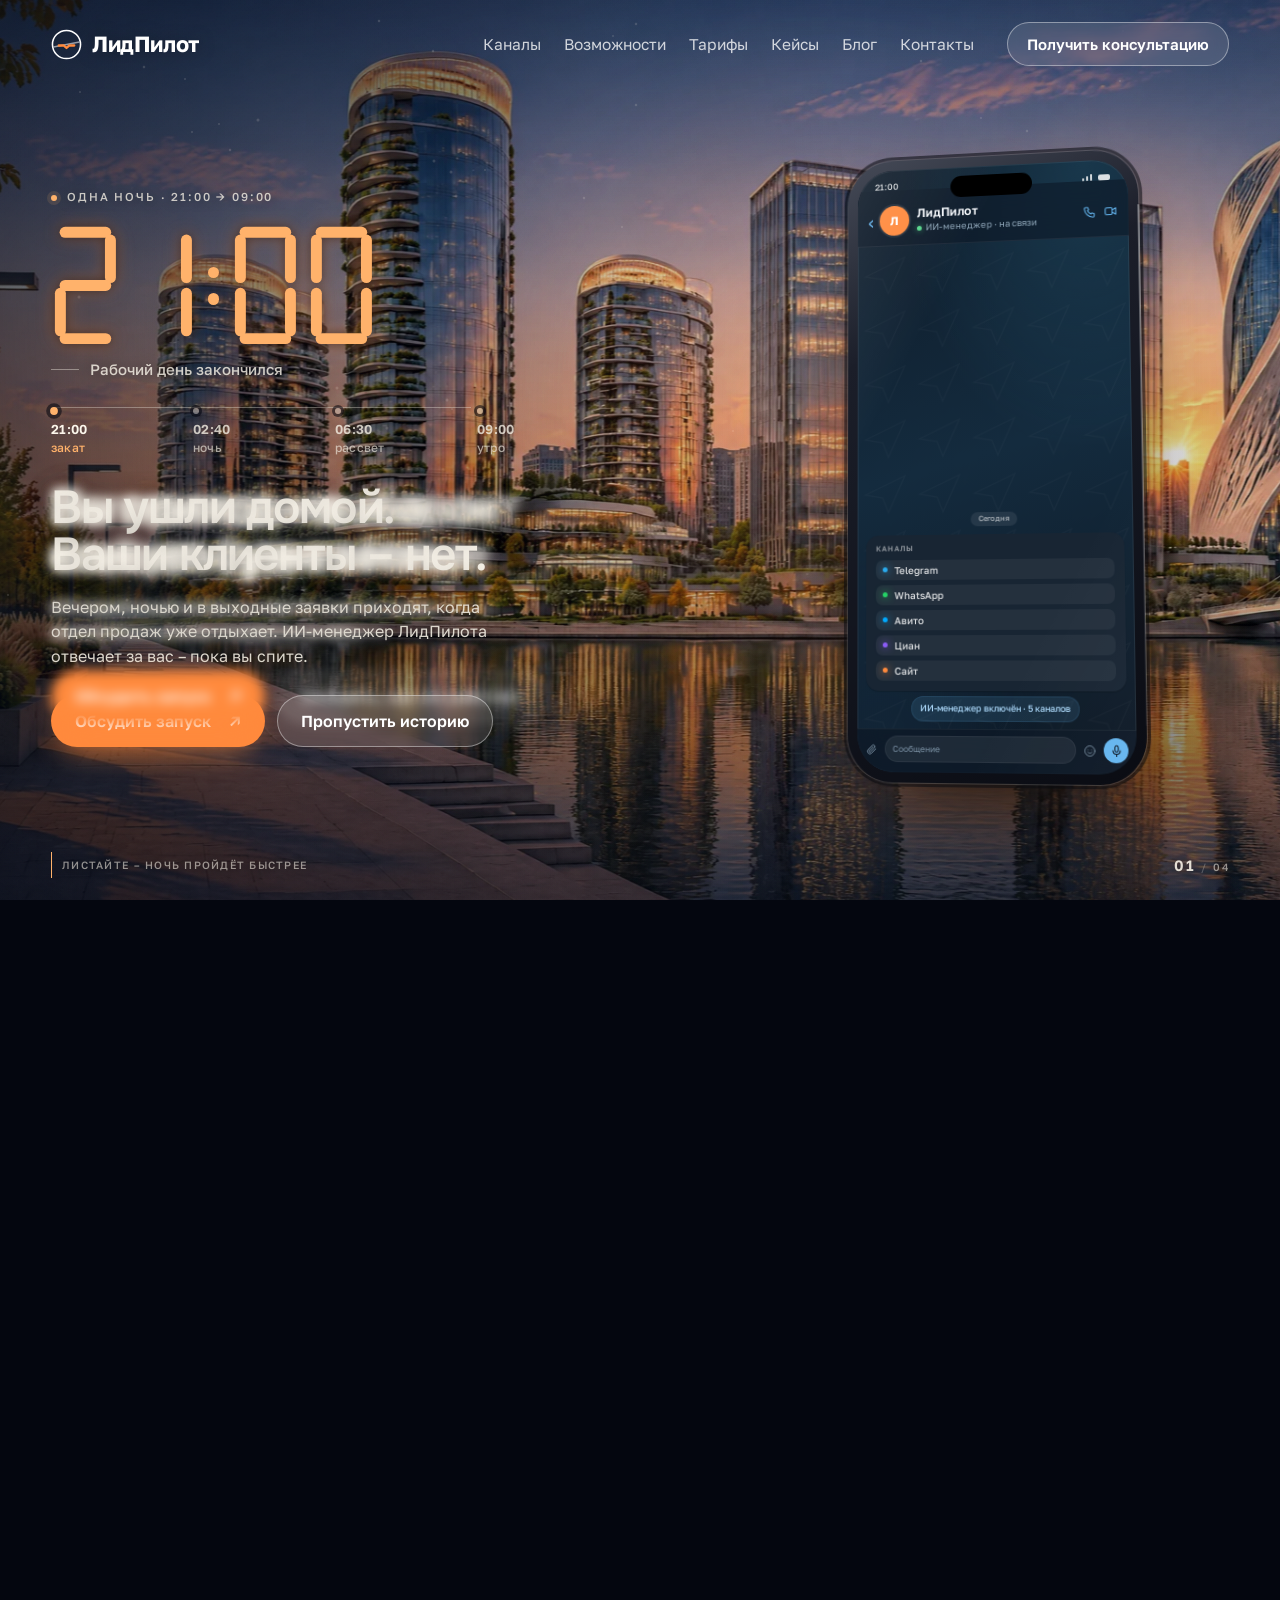
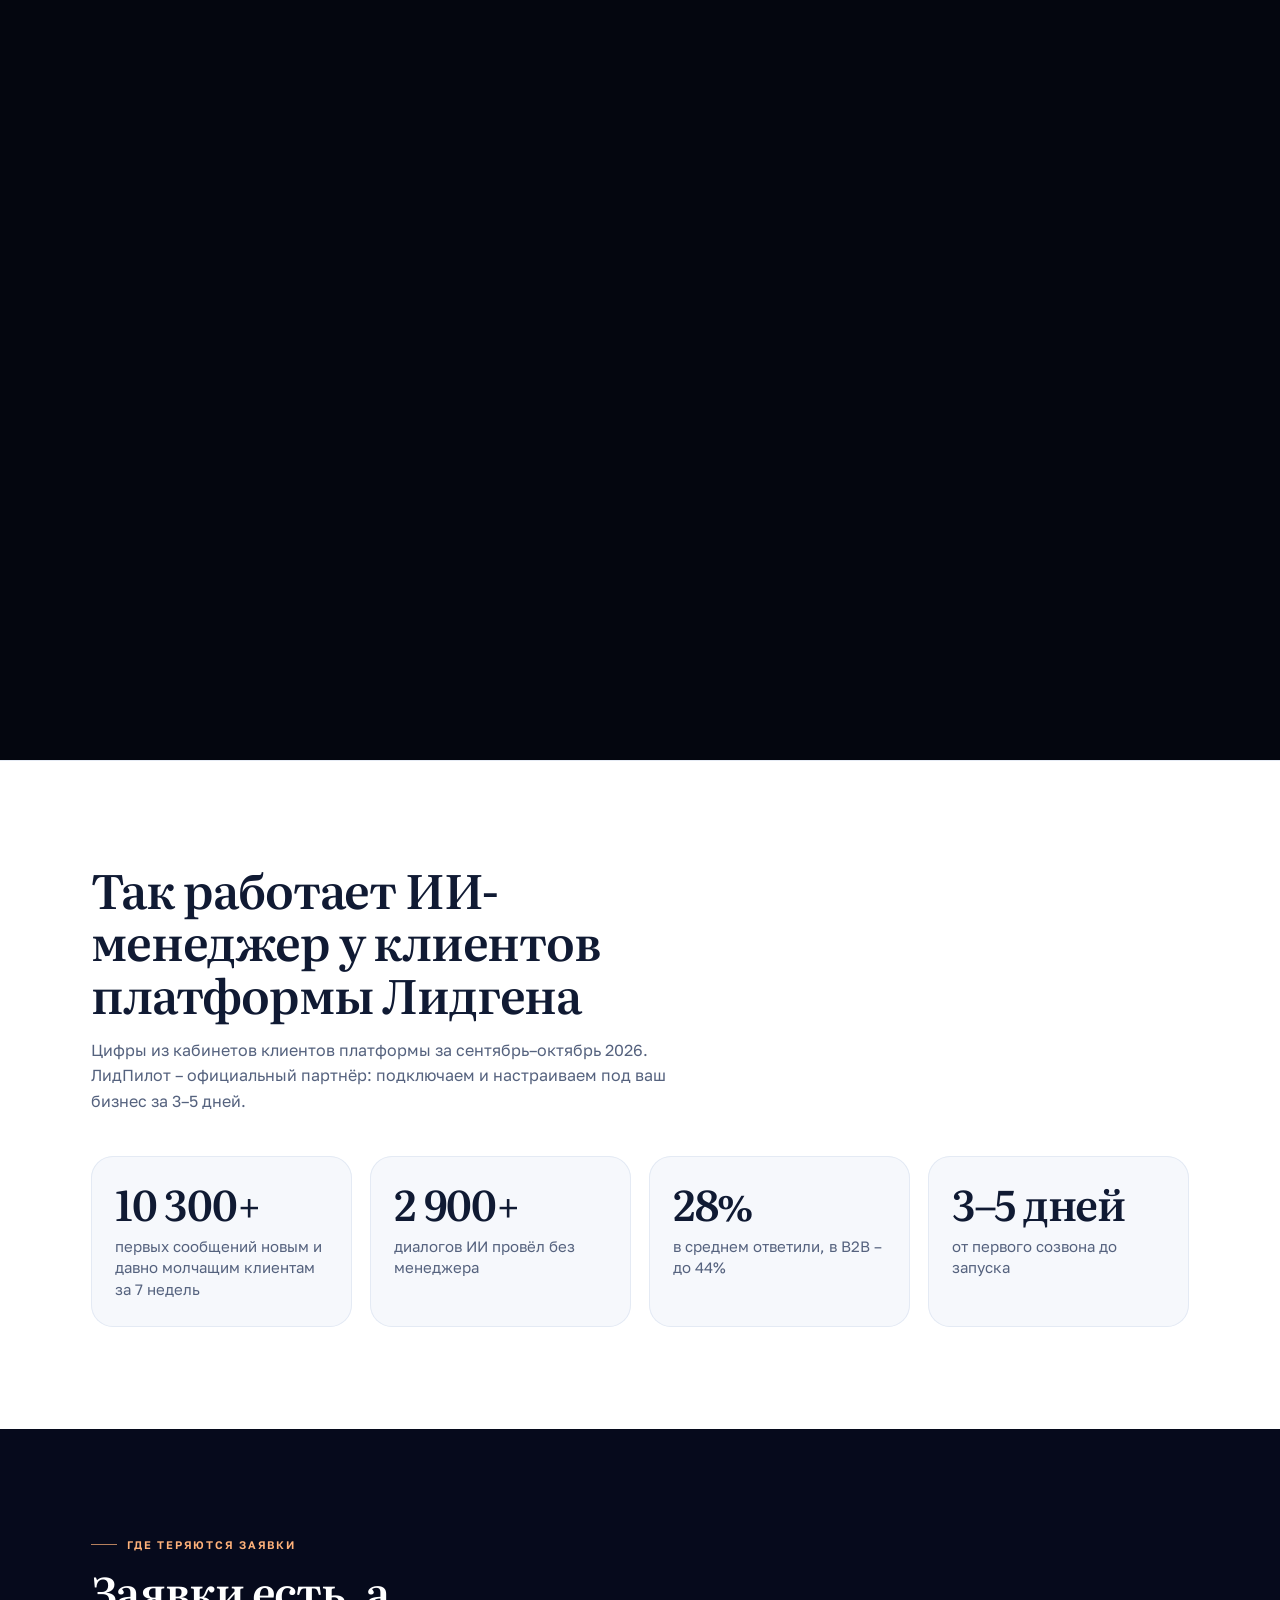
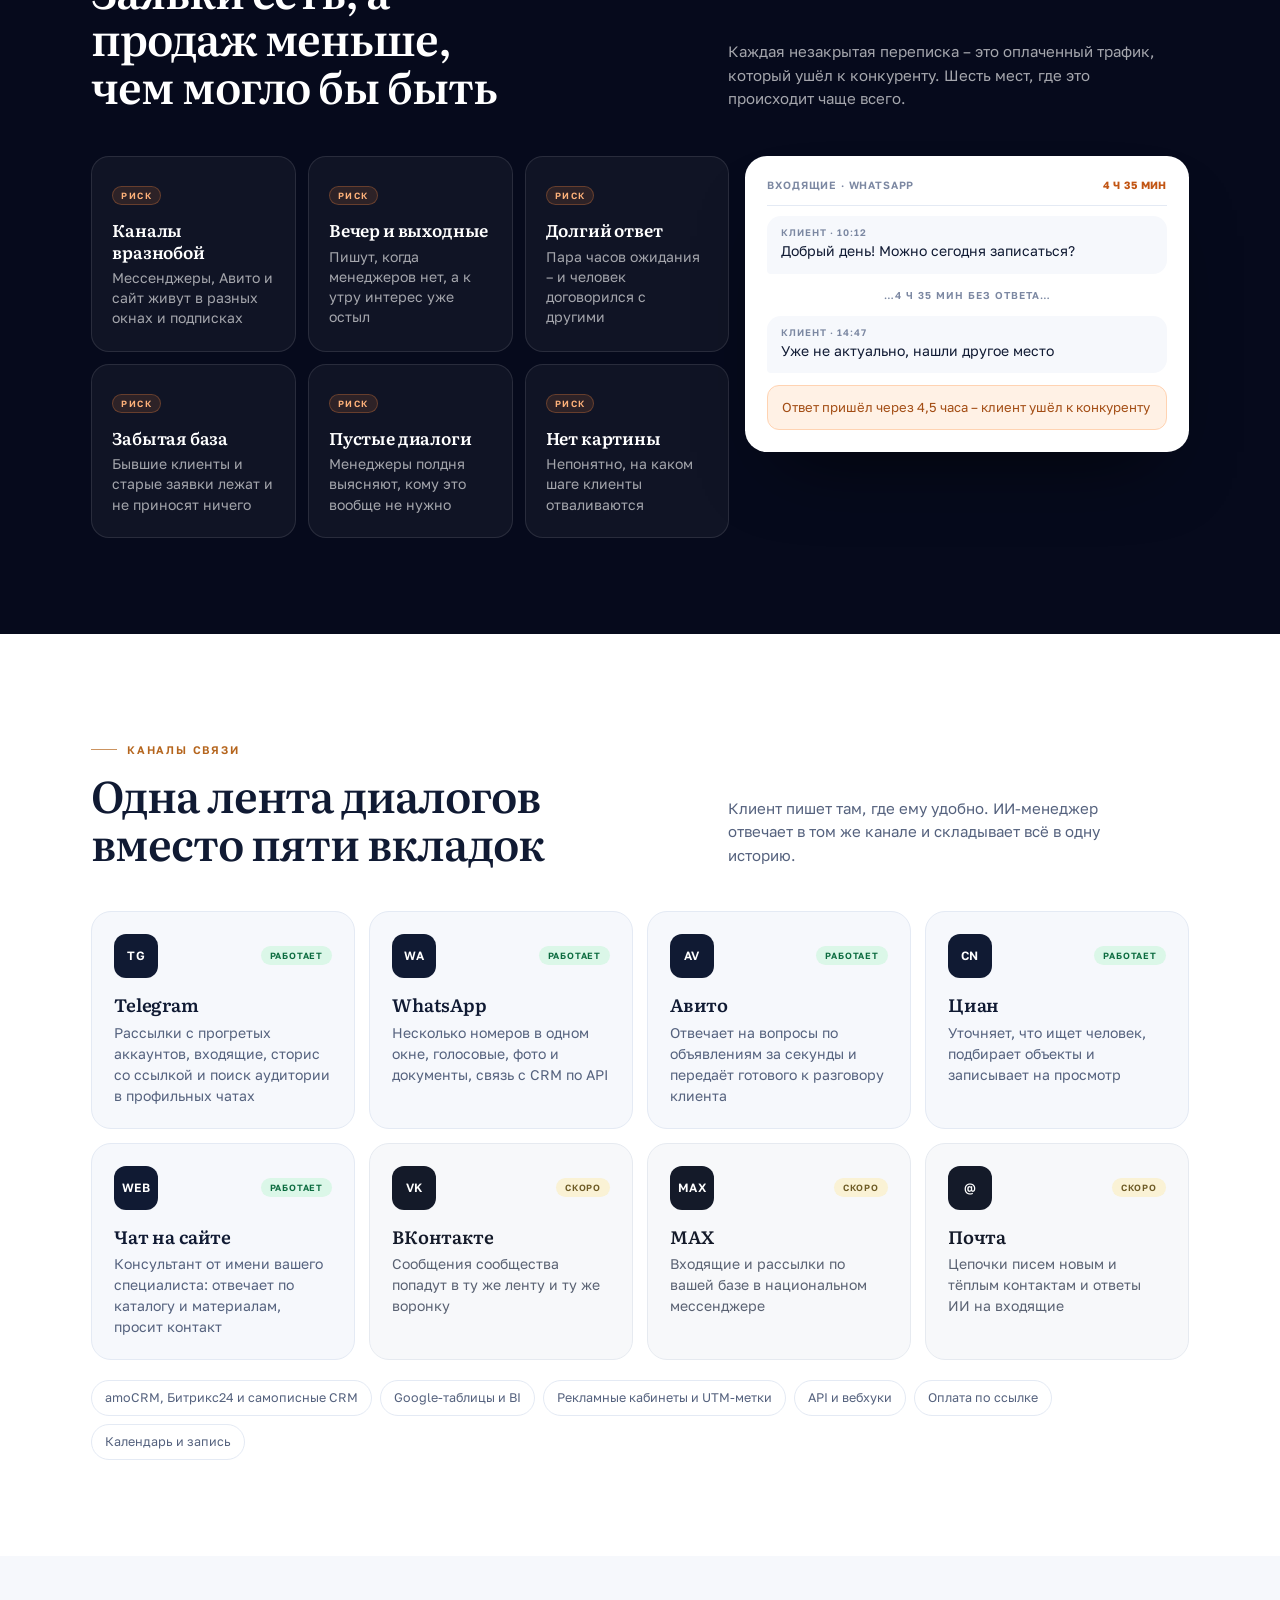
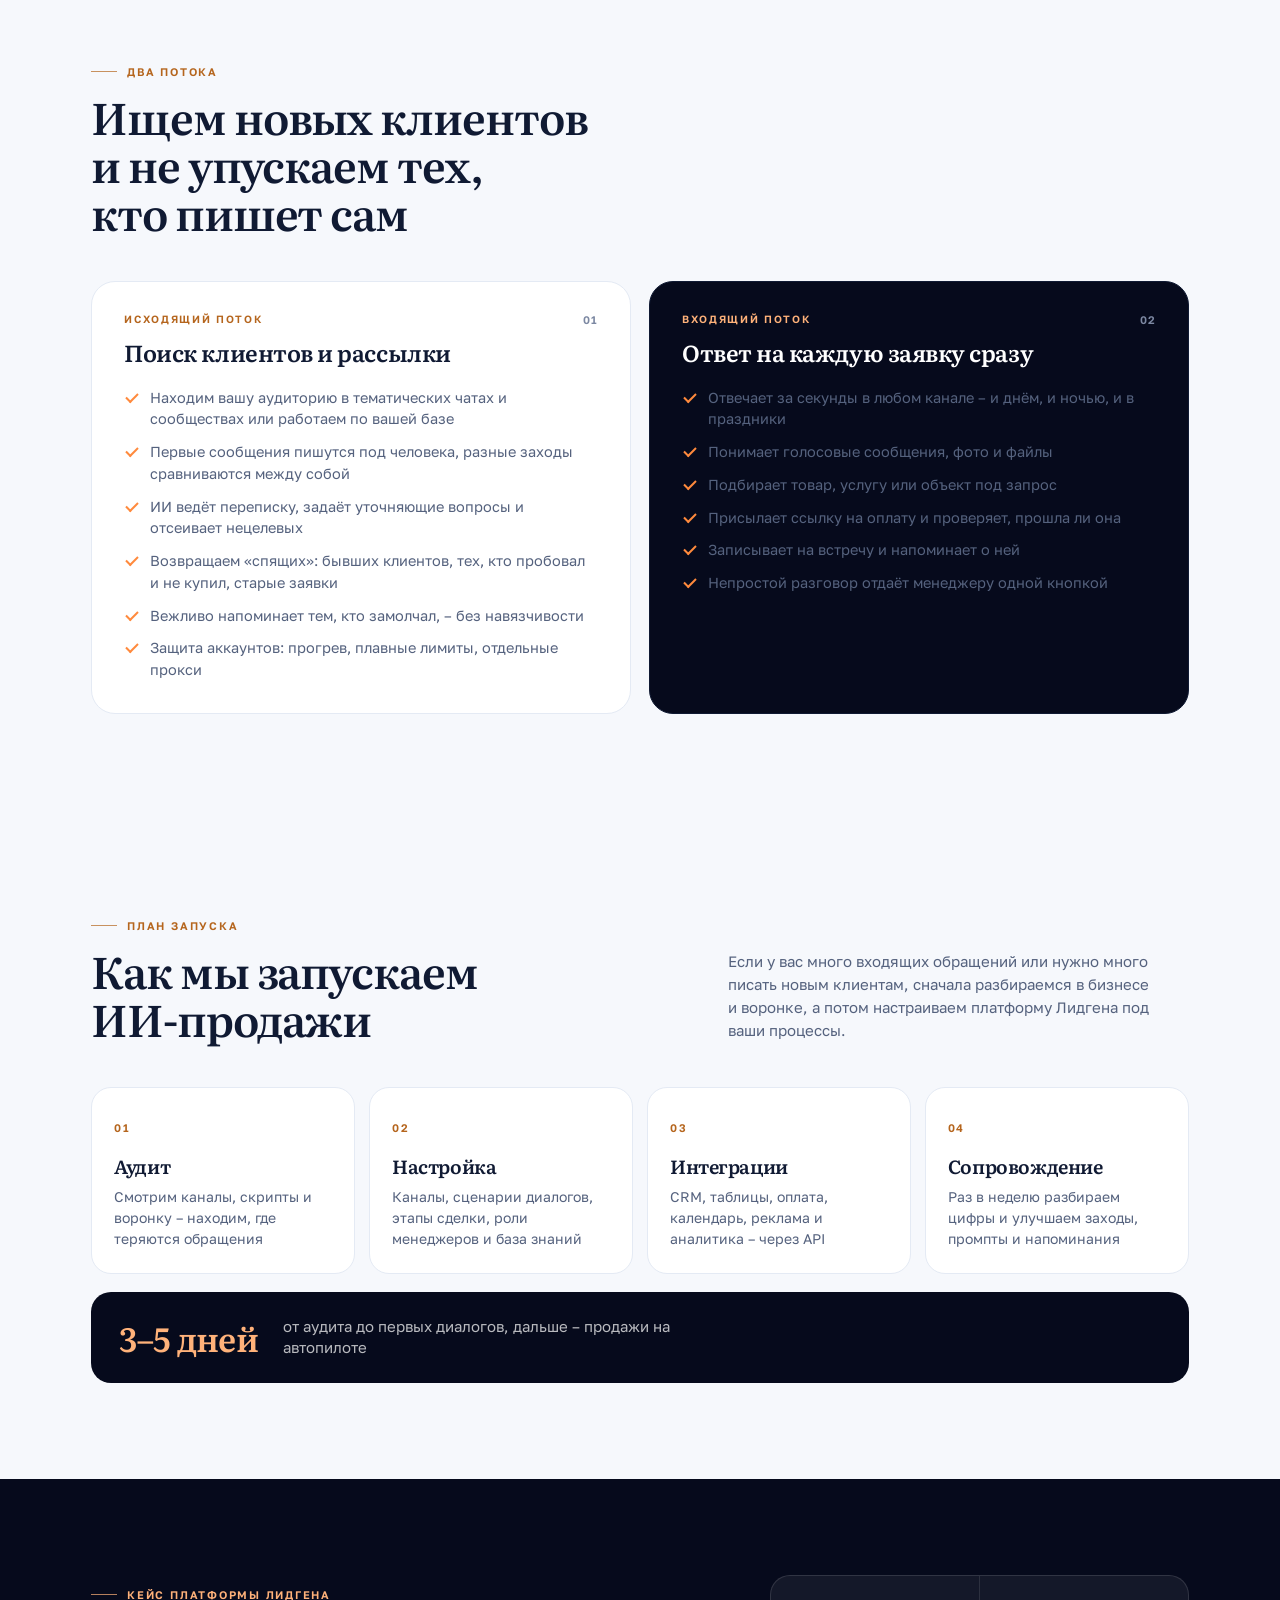
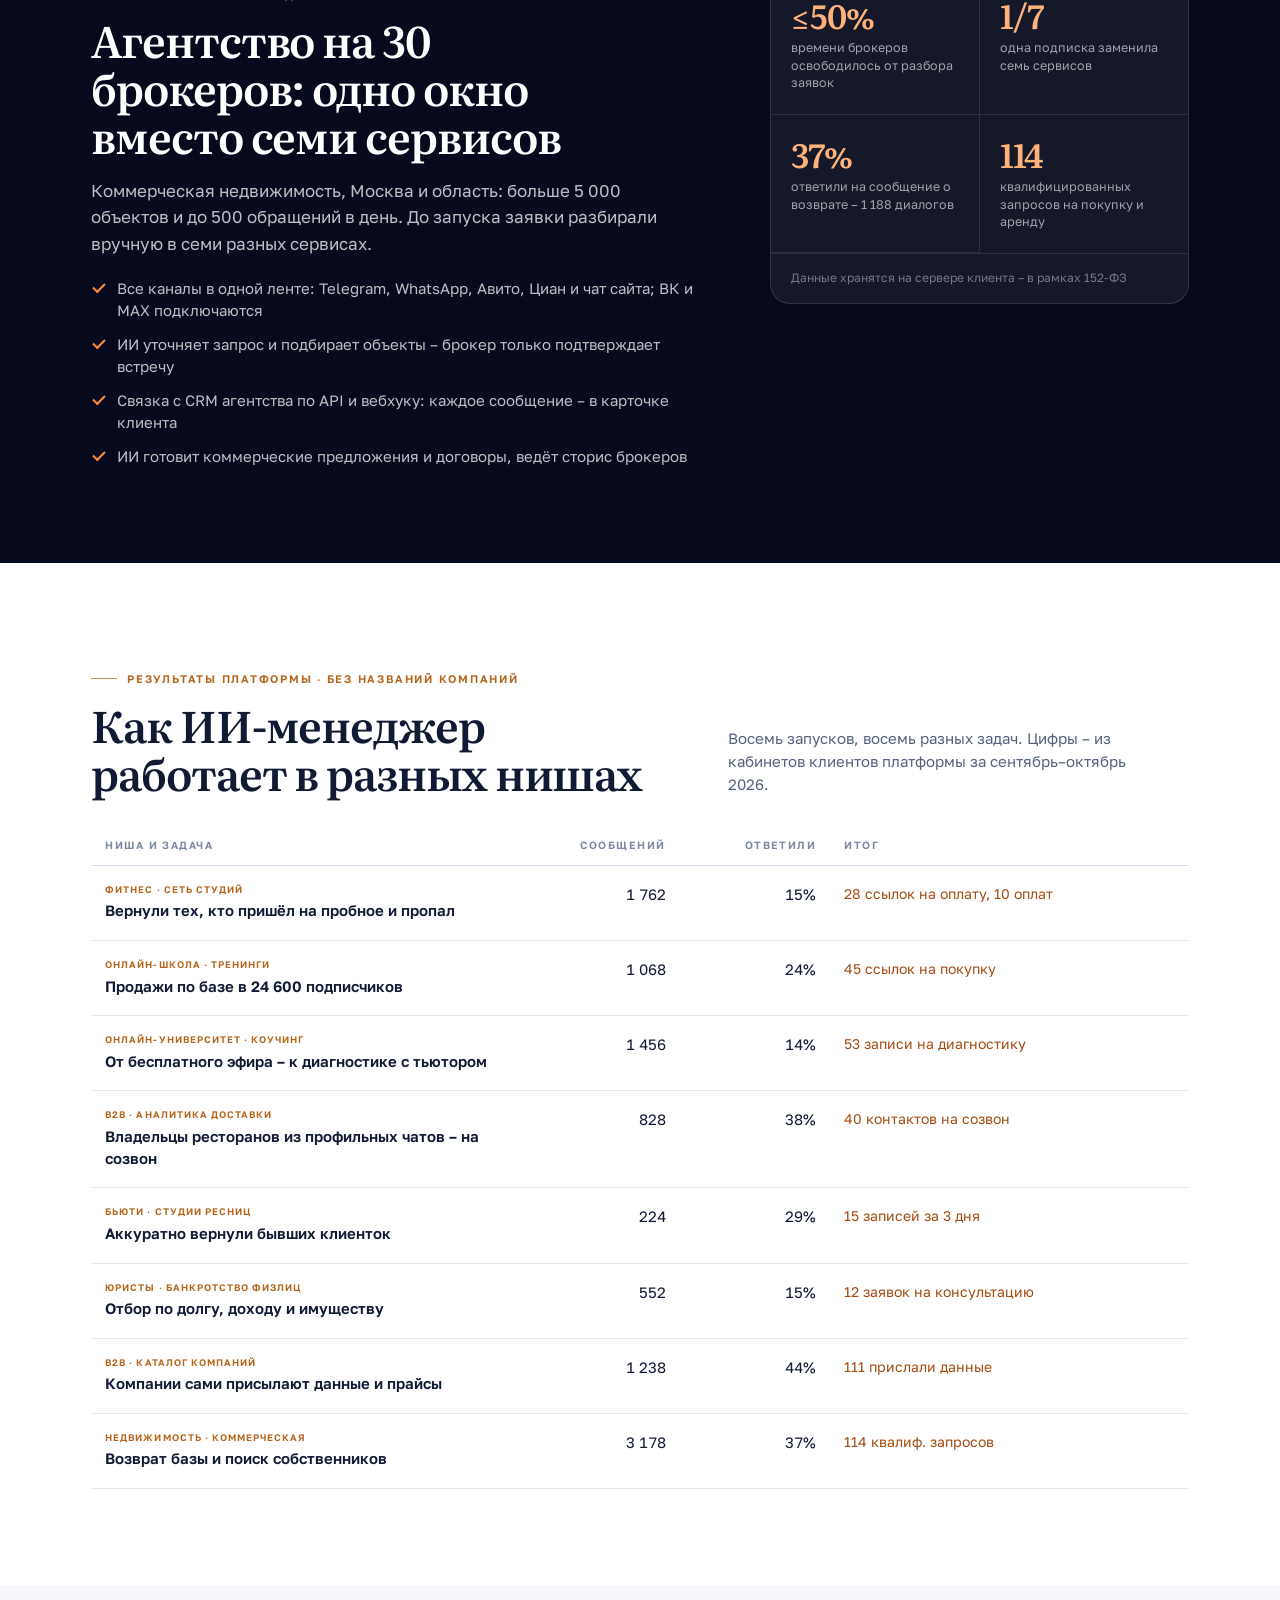
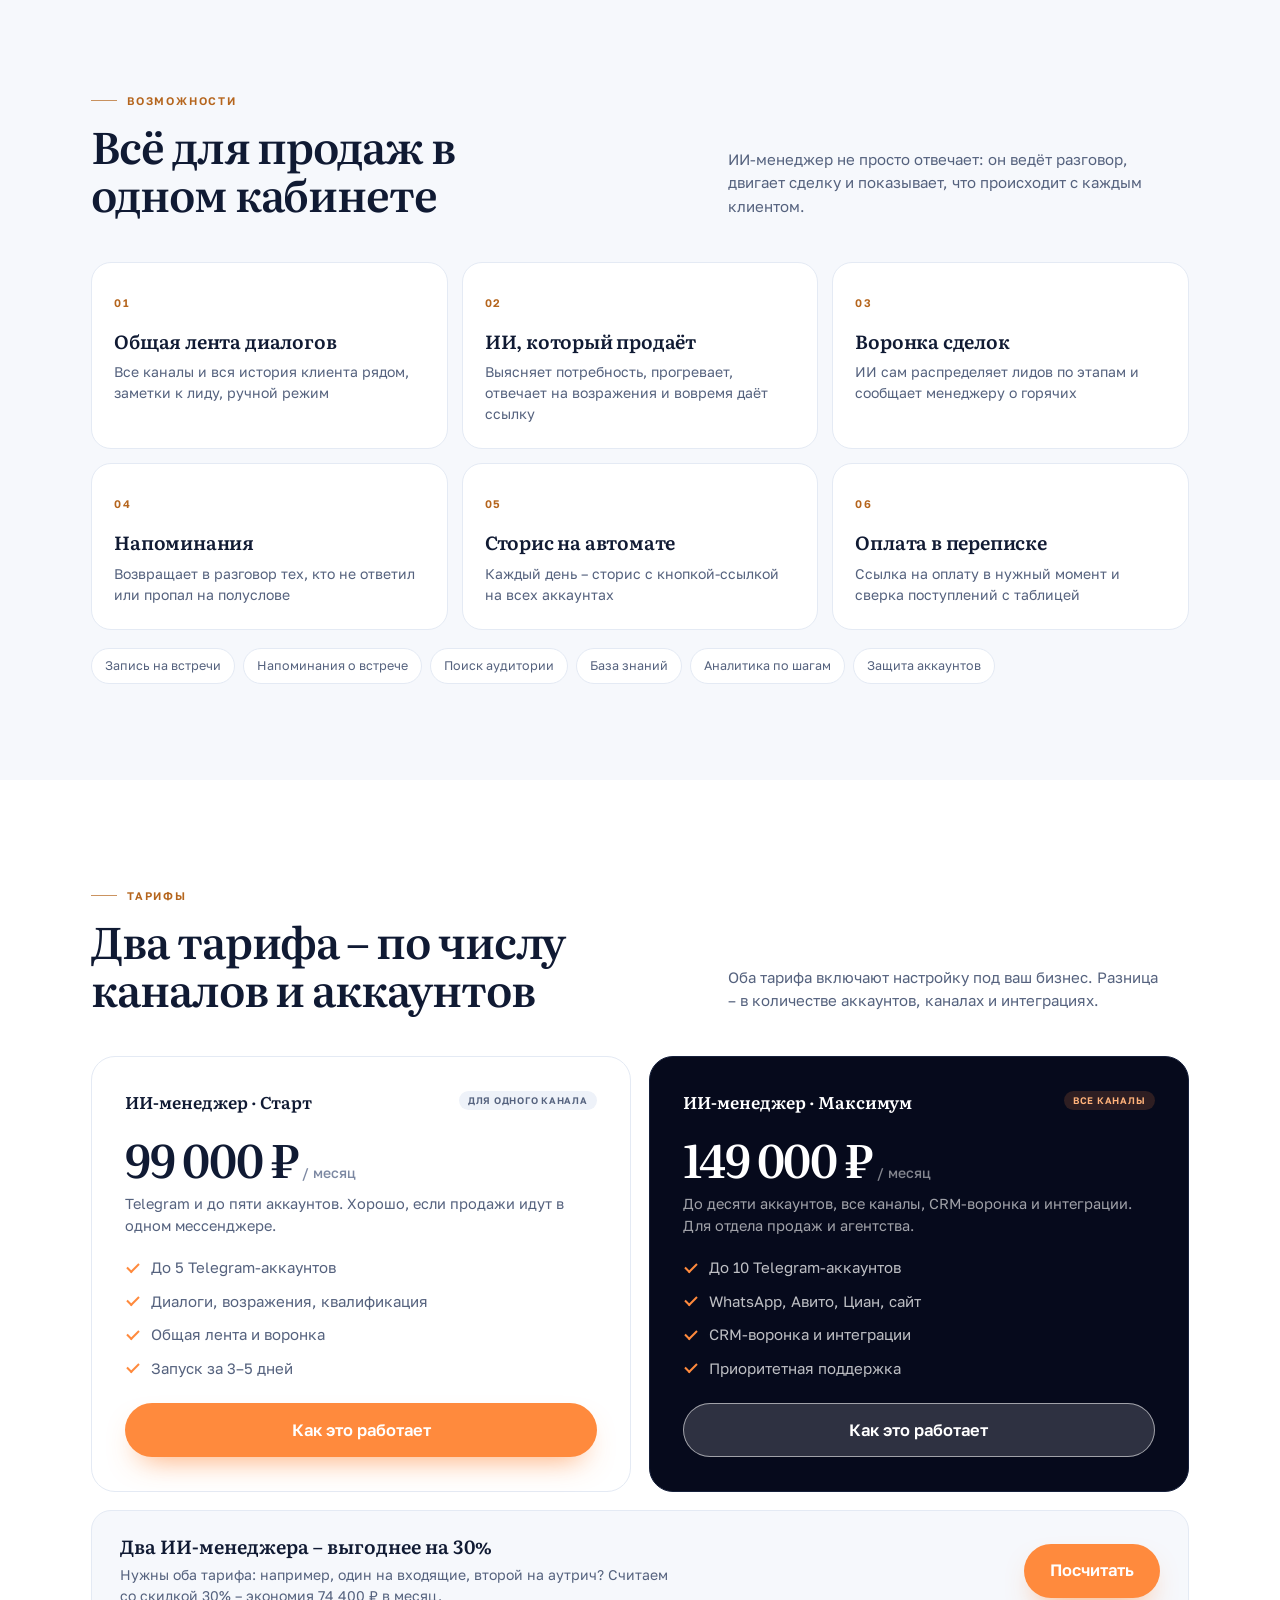
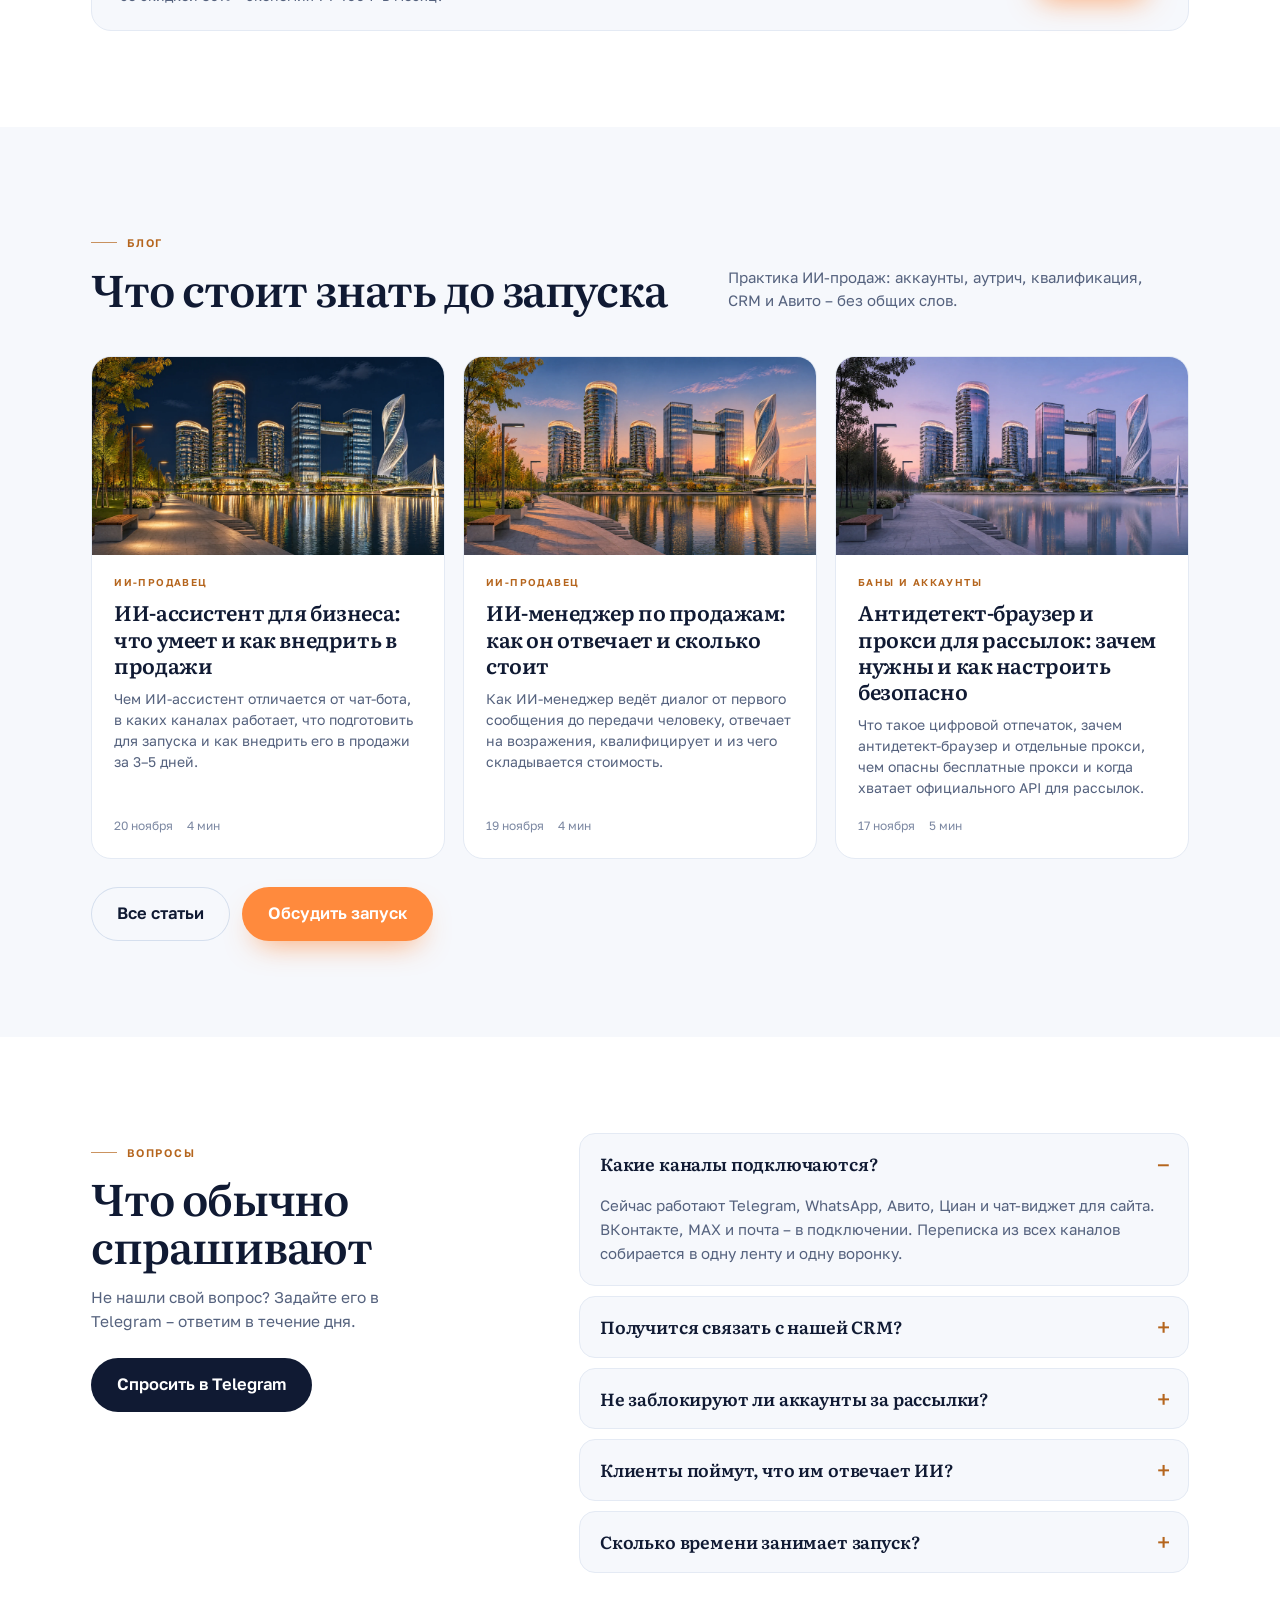
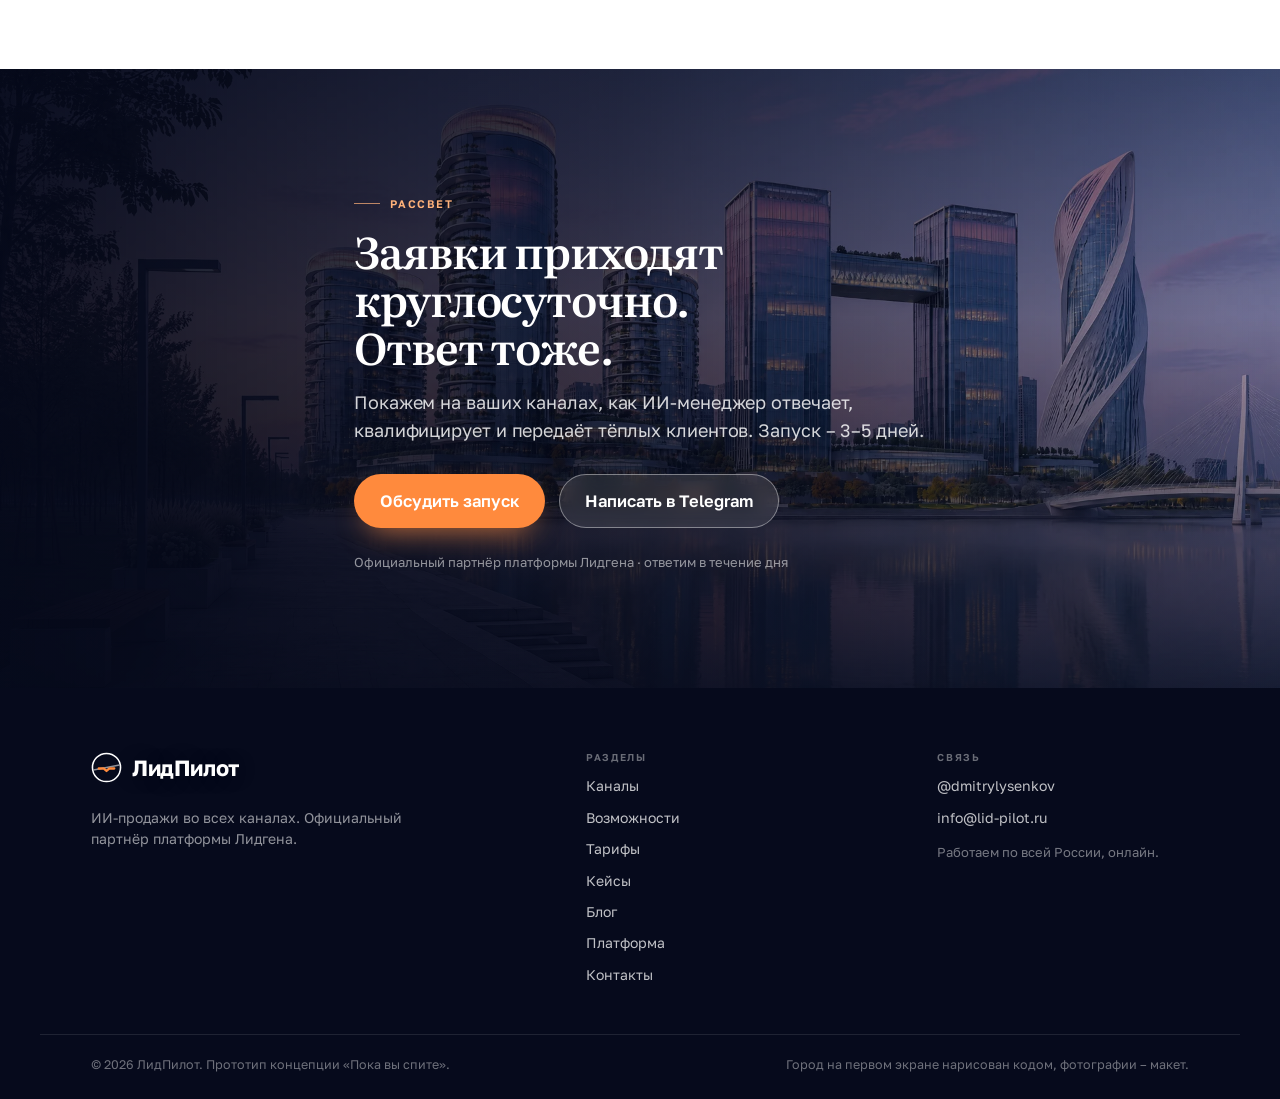
==== commit f7fafa48: "Hero: янтарные LED-цифры, тёмный Telegram-экран, спокойная типографика" ====
--- a/index.html
+++ b/index.html
@@ -1,8 +1,8 @@
-<!DOCTYPE html><html lang="ru"> <head><script>document.documentElement.classList.add('js');</script><meta charset="utf-8"><meta name="viewport" content="width=device-width, initial-scale=1, viewport-fit=cover"><meta name="robots" content="noindex, nofollow"><title>ЛидПилот – пока вы спите, продажи идут</title><link rel="canonical" href="https://dmitryli52.github.io/lidpilot-noch/"><meta name="description" content="Вы закрываете ноутбук – ИИ-менеджер остаётся на связи: отвечает клиентам ночью, квалифицирует и доводит до встречи. Утром вы просыпаетесь к готовым диалогам."><meta name="theme-color" content="#060A1C"><meta property="og:type" content="website"><meta property="og:title" content="Пока вы спите, продажи идут"><meta property="og:description" content="ИИ-менеджер отвечает клиентам ночью, пока вы спите. Утром – готовые диалоги, встречи и понятная картина дня."><meta property="og:url" content="https://dmitryli52.github.io/lidpilot-noch/"><meta property="og:image" content="https://dmitryli52.github.io/lidpilot-noch/assets/noch/og-noch.jpg"><meta property="og:image:width" content="1200"><meta property="og:image:height" content="630"><meta property="og:site_name" content="ЛидПилот"><link rel="icon" type="image/svg+xml" href="https://dmitryli52.github.io/lidpilot-noch/favicon.svg"><link rel="preconnect" href="https://fonts.googleapis.com"><link rel="preconnect" href="https://fonts.gstatic.com" crossorigin><link href="https://fonts.googleapis.com/css2?family=Golos+Text:wght@400;500;600;700&family=JetBrains+Mono:wght@400;500&family=Literata:opsz,wght@7..72,500;7..72,600&display=swap&subset=cyrillic" rel="stylesheet"><link rel="stylesheet" href="https://dmitryli52.github.io/lidpilot-noch/assets/noch/noch.css?v=3"><link rel="stylesheet" href="https://dmitryli52.github.io/lidpilot-noch/assets/noch/hero.css?v=1"><script type="module" src="https://dmitryli52.github.io/lidpilot-noch/_astro/page.sJrt8mpm.js"></script></head> <body> <header class="top top_story" data-head> <div class="top__in"> <a class="logo" href="https://dmitryli52.github.io/lidpilot-noch/" aria-label="ЛидПилот – на главную"> <svg viewBox="0 0 32 32" aria-hidden="true"> <circle cx="16" cy="16" r="14.5" fill="none" stroke="currentColor" stroke-width="1.6"></circle> <path d="M2.6 18.5 29.4 13.5" stroke="currentColor" stroke-width="1.6" opacity=".55"></path> <path d="M8 17h5l3 2.6 3-2.6h5" stroke="#FF8A3D" stroke-width="2.4" fill="none" stroke-linecap="round" stroke-linejoin="round"></path> </svg>
+<!DOCTYPE html><html lang="ru"> <head><script>document.documentElement.classList.add('js');</script><meta charset="utf-8"><meta name="viewport" content="width=device-width, initial-scale=1, viewport-fit=cover"><meta name="robots" content="noindex, nofollow"><title>ЛидПилот – пока вы спите, продажи идут</title><link rel="canonical" href="https://dmitryli52.github.io/lidpilot-noch/"><meta name="description" content="Вы закрываете ноутбук – ИИ-менеджер остаётся на связи: отвечает клиентам ночью, квалифицирует и доводит до встречи. Утром вы просыпаетесь к готовым диалогам."><meta name="theme-color" content="#060A1C"><meta property="og:type" content="website"><meta property="og:title" content="Пока вы спите, продажи идут"><meta property="og:description" content="ИИ-менеджер отвечает клиентам ночью, пока вы спите. Утром – готовые диалоги, встречи и понятная картина дня."><meta property="og:url" content="https://dmitryli52.github.io/lidpilot-noch/"><meta property="og:image" content="https://dmitryli52.github.io/lidpilot-noch/assets/noch/og-noch.jpg"><meta property="og:image:width" content="1200"><meta property="og:image:height" content="630"><meta property="og:site_name" content="ЛидПилот"><link rel="icon" type="image/svg+xml" href="https://dmitryli52.github.io/lidpilot-noch/favicon.svg"><link rel="preconnect" href="https://fonts.googleapis.com"><link rel="preconnect" href="https://fonts.gstatic.com" crossorigin><link href="https://fonts.googleapis.com/css2?family=Golos+Text:wght@400;500;600;700&family=Literata:opsz,wght@7..72,500;7..72,600&family=Onest:wght@500;600;700&display=swap&subset=cyrillic" rel="stylesheet"><link rel="stylesheet" href="https://dmitryli52.github.io/lidpilot-noch/assets/noch/noch.css?v=3"><link rel="stylesheet" href="https://dmitryli52.github.io/lidpilot-noch/assets/noch/hero.css?v=5"><script type="module" src="https://dmitryli52.github.io/lidpilot-noch/_astro/page.sJrt8mpm.js"></script></head> <body> <header class="top top_story" data-head> <div class="top__in"> <a class="logo" href="https://dmitryli52.github.io/lidpilot-noch/" aria-label="ЛидПилот – на главную"> <svg viewBox="0 0 32 32" aria-hidden="true"> <circle cx="16" cy="16" r="14.5" fill="none" stroke="currentColor" stroke-width="1.6"></circle> <path d="M2.6 18.5 29.4 13.5" stroke="currentColor" stroke-width="1.6" opacity=".55"></path> <path d="M8 17h5l3 2.6 3-2.6h5" stroke="#FF8A3D" stroke-width="2.4" fill="none" stroke-linecap="round" stroke-linejoin="round"></path> </svg>
 ЛидПилот
 </a> <nav class="nav" aria-label="Разделы"> <a href="#channels">Каналы</a><a href="https://dmitryli52.github.io/lidpilot-noch/vozmozhnosti/">Возможности</a><a href="https://dmitryli52.github.io/lidpilot-noch/tarify/">Тарифы</a><a href="https://dmitryli52.github.io/lidpilot-noch/keysy/">Кейсы</a><a href="https://dmitryli52.github.io/lidpilot-noch/blog/">Блог</a><a href="https://dmitryli52.github.io/lidpilot-noch/kontakty/">Контакты</a> </nav> <a class="btn btn_ghost top__cta" href="https://t.me/dmitrylysenkov" target="_blank" rel="noopener">Получить консультацию</a> <button class="burger" type="button" aria-label="Открыть меню" aria-expanded="false" aria-controls="mmenu"> <i></i><i></i><i></i> </button> </div> </header> <div class="mmenu" id="mmenu" hidden> <div class="mmenu__top"> <span class="logo logo_menu"> <svg viewBox="0 0 32 32" aria-hidden="true"> <circle cx="16" cy="16" r="14.5" fill="none" stroke="currentColor" stroke-width="1.6"></circle> <path d="M2.6 18.5 29.4 13.5" stroke="currentColor" stroke-width="1.6" opacity=".55"></path> <path d="M8 17h5l3 2.6 3-2.6h5" stroke="#FF8A3D" stroke-width="2.4" fill="none" stroke-linecap="round" stroke-linejoin="round"></path> </svg>
 ЛидПилот
-</span> <button class="mmenu__close" type="button" aria-label="Закрыть меню">×</button> </div> <nav class="mmenu__nav" aria-label="Разделы"> <a href="#channels">Каналы</a><a href="https://dmitryli52.github.io/lidpilot-noch/vozmozhnosti/">Возможности</a><a href="https://dmitryli52.github.io/lidpilot-noch/tarify/">Тарифы</a><a href="https://dmitryli52.github.io/lidpilot-noch/keysy/">Кейсы</a><a href="https://dmitryli52.github.io/lidpilot-noch/blog/">Блог</a><a href="https://dmitryli52.github.io/lidpilot-noch/kontakty/">Контакты</a> <a href="https://dmitryli52.github.io/lidpilot-noch/platforma/">Платформа</a> </nav> <p class="mmenu__note">ИИ-менеджер продаж в Telegram, WhatsApp, на Авито, Циан и сайте. Официальный партнёр платформы Лидгена.</p> <div class="mmenu__cta"> <a class="btn btn_sun" href="https://t.me/dmitrylysenkov" target="_blank" rel="noopener">Обсудить запуск</a> <a class="btn btn_ghost" href="mailto:info@lid-pilot.ru">info@lid-pilot.ru</a> </div> </div> <main> <section class="story" id="top" data-story aria-label="Одна ночь: как ИИ-менеджер отвечает клиентам, пока вы спите"> <div class="story__frame" data-frame data-step="0"> <div class="story__bg" data-bg aria-hidden="true"> <img class="story__img is-on" data-img="0" src="https://dmitryli52.github.io/lidpilot-noch/assets/noch/city-sunset.webp" alt="" width="1920" height="1080" loading="eager" decoding="async" fetchpriority="high" style="object-position:50% 50%"><img class="story__img" data-img="1" src="https://dmitryli52.github.io/lidpilot-noch/assets/noch/city-night.webp" alt="" width="1920" height="1080" loading="lazy" decoding="async" fetchpriority="auto" style="object-position:50% 50%"><img class="story__img" data-img="2" src="https://dmitryli52.github.io/lidpilot-noch/assets/noch/city-dawn.webp" alt="" width="1920" height="1080" loading="lazy" decoding="async" fetchpriority="auto" style="object-position:50% 50%"><img class="story__img" data-img="3" src="https://dmitryli52.github.io/lidpilot-noch/assets/noch/city-day.webp" alt="" width="1920" height="1080" loading="lazy" decoding="async" fetchpriority="auto" style="object-position:50% 50%"> </div> <div class="story__shade" aria-hidden="true"></div> <div class="story__light" aria-hidden="true"></div> <div class="story__sun" aria-hidden="true"></div> <div class="story__stars" data-stars aria-hidden="true"> <i style="left:80.46%;top:72.92%;animation-delay:-1.64s;--s:1"></i><i style="left:13.23%;top:43.82%;animation-delay:-0.54s;--s:1.25"></i><i style="left:44.62%;top:84.04%;animation-delay:-0.87s;--s:1.5"></i><i style="left:60.24%;top:38.58%;animation-delay:-2.55s;--s:1"></i><i style="left:85.06%;top:48.79%;animation-delay:-0.54s;--s:1.25"></i><i style="left:22.67%;top:73.49%;animation-delay:-1.7s;--s:1.5"></i><i style="left:14.38%;top:11.16%;animation-delay:-1.85s;--s:1"></i><i style="left:96.22%;top:71.27%;animation-delay:-1.2s;--s:1.25"></i><i style="left:77.56%;top:73.73%;animation-delay:-0.95s;--s:1.5"></i><i style="left:0.58%;top:84.57%;animation-delay:-2.05s;--s:1"></i><i style="left:33.75%;top:7.18%;animation-delay:-0.11s;--s:1.25"></i><i style="left:71.81%;top:34.76%;animation-delay:-1.34s;--s:1.5"></i><i style="left:28.74%;top:47.78%;animation-delay:-2.56s;--s:1"></i><i style="left:66.34%;top:52.5%;animation-delay:-0.14s;--s:1.25"></i><i style="left:34.82%;top:56.78%;animation-delay:-2.23s;--s:1.5"></i><i style="left:52.71%;top:38.57%;animation-delay:-2.09s;--s:1"></i><i style="left:17.9%;top:21.27%;animation-delay:-0.21s;--s:1.25"></i><i style="left:56.89%;top:72.22%;animation-delay:-0.86s;--s:1.5"></i><i style="left:49.23%;top:64.46%;animation-delay:-1.06s;--s:1"></i><i style="left:15.14%;top:66.7%;animation-delay:-1.45s;--s:1.25"></i><i style="left:35.53%;top:27.76%;animation-delay:-2.44s;--s:1.5"></i><i style="left:87.62%;top:4.31%;animation-delay:-1.98s;--s:1"></i><i style="left:8.11%;top:73.71%;animation-delay:-2.51s;--s:1.25"></i><i style="left:32.08%;top:58.94%;animation-delay:-1.65s;--s:1.5"></i><i style="left:57.22%;top:61.3%;animation-delay:-0.37s;--s:1"></i><i style="left:49.64%;top:3.3%;animation-delay:-2.4s;--s:1.25"></i><i style="left:53.3%;top:58.05%;animation-delay:-2.68s;--s:1.5"></i><i style="left:76.56%;top:16.67%;animation-delay:-0.16s;--s:1"></i><i style="left:29.53%;top:2.89%;animation-delay:-1.34s;--s:1.25"></i><i style="left:6.82%;top:47.67%;animation-delay:-1.73s;--s:1.5"></i><i style="left:35.24%;top:58.12%;animation-delay:-2.18s;--s:1"></i><i style="left:80.14%;top:18.51%;animation-delay:-1.28s;--s:1.25"></i><i style="left:9.85%;top:85.39%;animation-delay:-2.37s;--s:1.5"></i><i style="left:26.77%;top:33.38%;animation-delay:-2.17s;--s:1"></i><i style="left:63.83%;top:61.17%;animation-delay:-0.92s;--s:1.25"></i><i style="left:33.81%;top:22.73%;animation-delay:-0.78s;--s:1.5"></i><i style="left:71.78%;top:51.07%;animation-delay:-1.23s;--s:1"></i><i style="left:4.13%;top:85.4%;animation-delay:-2.35s;--s:1.25"></i><i style="left:75.54%;top:63.5%;animation-delay:-1.93s;--s:1.5"></i><i style="left:14.91%;top:18.67%;animation-delay:-2.16s;--s:1"></i><i style="left:66.55%;top:53.47%;animation-delay:-0.49s;--s:1.25"></i><i style="left:39.16%;top:66.16%;animation-delay:-2.88s;--s:1.5"></i><i style="left:87.42%;top:11.44%;animation-delay:-2.74s;--s:1"></i><i style="left:47.05%;top:87.88%;animation-delay:-0.89s;--s:1.25"></i><i style="left:34.54%;top:83.59%;animation-delay:-2.23s;--s:1.5"></i><i style="left:47.78%;top:4.92%;animation-delay:-1.69s;--s:1"></i><i style="left:45.55%;top:28.09%;animation-delay:-2.79s;--s:1.25"></i><i style="left:78.24%;top:33.86%;animation-delay:-1.86s;--s:1.5"></i><i style="left:37.85%;top:24.06%;animation-delay:-2.07s;--s:1"></i><i style="left:71.89%;top:8.5%;animation-delay:-0.52s;--s:1.25"></i><i style="left:90.81%;top:67.08%;animation-delay:-2.4s;--s:1.5"></i><i style="left:81.12%;top:66.97%;animation-delay:-2.86s;--s:1"></i><i style="left:98.84%;top:77.13%;animation-delay:-1.75s;--s:1.25"></i><i style="left:6.07%;top:42.16%;animation-delay:-0.57s;--s:1.5"></i><i style="left:94.35%;top:66.01%;animation-delay:-1.39s;--s:1"></i><i style="left:98.73%;top:86.18%;animation-delay:-1.99s;--s:1.25"></i><i style="left:35.12%;top:24.38%;animation-delay:-0.46s;--s:1.5"></i><i style="left:20.88%;top:56.34%;animation-delay:-1.02s;--s:1"></i><i style="left:84.5%;top:57.63%;animation-delay:-0.76s;--s:1.25"></i><i style="left:79.45%;top:61.82%;animation-delay:-0.9s;--s:1.5"></i><i style="left:73.47%;top:91.64%;animation-delay:-1.48s;--s:1"></i><i style="left:99.56%;top:98.64%;animation-delay:-1.35s;--s:1.25"></i><i style="left:73.71%;top:71.76%;animation-delay:-2.43s;--s:1.5"></i><i style="left:48.49%;top:32.26%;animation-delay:-2.87s;--s:1"></i><i style="left:49.62%;top:14.83%;animation-delay:-0.78s;--s:1.25"></i><i style="left:30.13%;top:60.82%;animation-delay:-0.63s;--s:1.5"></i><i style="left:88.35%;top:69.72%;animation-delay:-1.47s;--s:1"></i><i style="left:62.25%;top:59.48%;animation-delay:-0.5s;--s:1.25"></i><i style="left:17.89%;top:42.43%;animation-delay:-0.48s;--s:1.5"></i><i style="left:73.03%;top:33.25%;animation-delay:-2.53s;--s:1"></i><i style="left:44.24%;top:76.16%;animation-delay:-0.15s;--s:1.25"></i><i style="left:20.55%;top:60.15%;animation-delay:-2.17s;--s:1.5"></i><i style="left:63.67%;top:37.22%;animation-delay:-2.85s;--s:1"></i><i style="left:67.87%;top:43.01%;animation-delay:-1.03s;--s:1.25"></i><i style="left:1.48%;top:72.72%;animation-delay:-0.35s;--s:1.5"></i><i style="left:10.57%;top:27.76%;animation-delay:-0.09s;--s:1"></i><i style="left:11.14%;top:9.39%;animation-delay:-2.37s;--s:1.25"></i><i style="left:15.1%;top:93.44%;animation-delay:-0.85s;--s:1.5"></i><i style="left:67.74%;top:62.95%;animation-delay:-1.78s;--s:1"></i><i style="left:20.68%;top:33.54%;animation-delay:-1.19s;--s:1.25"></i><i style="left:46.17%;top:58.56%;animation-delay:-1.87s;--s:1.5"></i><i style="left:6.15%;top:12.91%;animation-delay:-0.6s;--s:1"></i><i style="left:68.18%;top:78.9%;animation-delay:-2.72s;--s:1.25"></i><i style="left:20.1%;top:17.01%;animation-delay:-1.1s;--s:1.5"></i><i style="left:98.08%;top:53.57%;animation-delay:-0.12s;--s:1"></i><i style="left:14.5%;top:71.46%;animation-delay:-0.94s;--s:1.25"></i><i style="left:32.57%;top:12.68%;animation-delay:-2.23s;--s:1.5"></i><i style="left:17.01%;top:17.52%;animation-delay:-1.71s;--s:1"></i><i style="left:52.67%;top:66.05%;animation-delay:-2.73s;--s:1.25"></i><i style="left:26.25%;top:55.08%;animation-delay:-0.35s;--s:1.5"></i> <span class="story__shoot story__shoot_a"></span> <span class="story__shoot story__shoot_b"></span> </div> <div class="story__grain" aria-hidden="true"></div> <div class="story__shot"> <div class="story__copy"> <p class="story__kicker" data-hero-in><i aria-hidden="true"></i>Одна ночь · 21:00 → 09:00</p> <div class="story__clock" data-hero-in> <span class="story__num" aria-hidden="true"> <span class="story__d"> <span class="story__r" data-roll="0" style="--v:2"> <b>0</b><b>1</b><b>2</b><b>3</b><b>4</b><b>5</b><b>6</b><b>7</b><b>8</b><b>9</b> </span> </span> <span class="story__d"> <span class="story__r" data-roll="1" style="--v:1"> <b>0</b><b>1</b><b>2</b><b>3</b><b>4</b><b>5</b><b>6</b><b>7</b><b>8</b><b>9</b> </span> </span> <span class="story__colon">:</span><span class="story__d"> <span class="story__r" data-roll="2" style="--v:0"> <b>0</b><b>1</b><b>2</b><b>3</b><b>4</b><b>5</b><b>6</b><b>7</b><b>8</b><b>9</b> </span> </span> <span class="story__d"> <span class="story__r" data-roll="3" style="--v:0"> <b>0</b><b>1</b><b>2</b><b>3</b><b>4</b><b>5</b><b>6</b><b>7</b><b>8</b><b>9</b> </span> </span>  </span> <span class="story__sr" data-clock-text aria-live="polite">21:00</span> <span class="story__src"><i aria-hidden="true"></i><span data-src>Рабочий день закончился</span></span> </div> <div class="story__tl" data-hero-in aria-hidden="true"> <span class="story__tl-line"><i data-tl-fill></i></span> <ol class="story__tl-list"> <li class="story__tl-it is-on" data-tli="0"> <b class="story__tl-time">21:00</b> <span class="story__tl-name">закат</span> </li><li class="story__tl-it" data-tli="1"> <b class="story__tl-time">02:40</b> <span class="story__tl-name">ночь</span> </li><li class="story__tl-it" data-tli="2"> <b class="story__tl-time">06:30</b> <span class="story__tl-name">рассвет</span> </li><li class="story__tl-it" data-tli="3"> <b class="story__tl-time">09:00</b> <span class="story__tl-name">утро</span> </li> </ol> </div> <div class="story__cap"> <div class="story__cap-it is-on" data-cap="0" aria-hidden="false"> <h1>Вы ушли домой. Ваши клиенты – нет.</h1> <p>Вечером, ночью и в выходные заявки приходят, когда отдел продаж уже отдыхает. ИИ-менеджер ЛидПилота отвечает за вас – пока вы спите.</p> <div class="story__cta"> <a class="btn btn_sun" href="https://t.me/dmitrylysenkov" target="_blank" rel="noopener">Обсудить запуск<span class="story__ar" aria-hidden="true">↗</span></a> <a class="btn btn_ghost" href="#after">Пропустить историю</a> </div> </div><div class="story__cap-it" data-cap="1" aria-hidden="true"> <h2>Не спится – выбирает секцию для сына</h2> <p>ИИ подобрал абонемент, ответил на «а если пропустим занятие?» и прислал ссылку на оплату.</p>  </div><div class="story__cap-it" data-cap="2" aria-hidden="true"> <h2>Записался на звонок ещё до будильника</h2> <p>ИИ предложил свободное время, внёс встречу в календарь и напомнит клиенту за час.</p>  </div><div class="story__cap-it" data-cap="3" aria-hidden="true"> <h2>Вы приходите – а клиенты уже тёплые</h2> <p>В Telegram ждёт отчёт за ночь: кто писал, о чём договорились, кому перезвонить первым.</p> <div class="story__cta"> <a class="btn btn_sun" href="https://t.me/dmitrylysenkov" target="_blank" rel="noopener">Обсудить запуск<span class="story__ar" aria-hidden="true">↗</span></a> <a class="btn btn_ghost" href="#after">Смотреть, как это работает</a> </div> </div> </div> </div> <div class="story__stage"> <div class="story__sats" aria-hidden="true"> <span class="story__sat story__sat_1"><i style="--c:#2AABEE"></i>Telegram</span> <span class="story__sat story__sat_2"><i style="--c:#25D366"></i>WhatsApp</span> <span class="story__sat story__sat_3"><i style="--c:#00AAFF"></i>Авито</span> </div> <div class="story__float"> <div class="story__phone" data-phone aria-label="Телефон: переписка ИИ-менеджера с клиентом"> <div class="story__body"> <div class="story__screen"> <div class="story__island" aria-hidden="true"></div> <div class="story__pstat" aria-hidden="true"> <span data-ptime>21:00</span> <span class="story__pico"><i></i><i></i><i></i><b></b></span> </div> <div class="story__pbar"> <i class="story__pava" data-ava style="--chc:#FF8A3D">Л</i> <div class="story__pwho"> <b data-who>ЛидПилот</b> <span data-st>ИИ-менеджер · на связи</span> </div> <span class="story__plive" aria-hidden="true">live</span> </div> <span class="story__ghost" data-ghost aria-hidden="true">21:00</span> <div class="story__chat" data-chat></div> <div class="story__composer" aria-hidden="true"> <span class="story__field">Сообщение…</span> <span class="story__send">↑</span> </div> <div class="story__glare" aria-hidden="true"></div> </div> </div> </div> </div> <span class="story__pshadow" aria-hidden="true"></span> </div> </div> <div class="story__foot" aria-hidden="true"> <span class="story__cue" data-hint><i></i>Листайте – ночь пройдёт быстрее</span> <span class="story__count"><b data-idx>01</b><i>/</i>04</span> </div> </div> </section> <script type="application/json" id="story-data">{"steps":[{"t":"21:00","label":"Рабочий день закончился","tag":"закат","h":"Вы ушли домой. Ваши клиенты – нет.","p":"Вечером, ночью и в выходные заявки приходят, когда отдел продаж уже отдыхает. ИИ-менеджер ЛидПилота отвечает за вас – пока вы спите.","who":["ЛидПилот","ИИ-менеджер · на связи","Л","#FF8A3D"],"chat":[["chips",["Telegram","WhatsApp","Авито","Циан","Сайт"]],["sys","ИИ-менеджер включён · 5 каналов"]]},{"t":"02:40","label":"WhatsApp","tag":"ночь","h":"Не спится – выбирает секцию для сына","p":"ИИ подобрал абонемент, ответил на «а если пропустим занятие?» и прислал ссылку на оплату.","who":["Анна","WhatsApp","А","#25D366"],"chat":[["them","Сколько стоит месяц занятий для ребёнка 7 лет?","02:40"],["me","Для 7 лет подойдёт абонемент на 8 занятий. Сейчас он со скидкой. Отправить ссылку на оплату?","02:40"],["them","А если пропустим занятие?","02:41"],["me","Занятие можно перенести, предупредив за день. Ссылка: oplata/…","02:41"]]},{"t":"06:30","label":"Чат на сайте","tag":"рассвет","h":"Записался на звонок ещё до будильника","p":"ИИ предложил свободное время, внёс встречу в календарь и напомнит клиенту за час.","who":["Посетитель сайта","Чат на сайте","С","#5B6BFF"],"chat":[["them","Можно созвониться сегодня?","06:30"],["me","Конечно. Свободно в 11:00 и 15:30 – что удобнее?","06:30"],["them","11:00","06:31"],["sys","Встреча 11:00 – в календаре"]]},{"t":"09:00","label":"Утро","tag":"утро","h":"Вы приходите – а клиенты уже тёплые","p":"В Telegram ждёт отчёт за ночь: кто писал, о чём договорились, кому перезвонить первым.","who":["ЛидПилот · отчёт","Telegram","Л","#FF8A3D"],"chat":[["rep","<b>Доброе утро! За ночь:</b>3 диалога · подборка отправлена · встреча в 11:00"]]}]}</script> <script>
+</span> <button class="mmenu__close" type="button" aria-label="Закрыть меню">×</button> </div> <nav class="mmenu__nav" aria-label="Разделы"> <a href="#channels">Каналы</a><a href="https://dmitryli52.github.io/lidpilot-noch/vozmozhnosti/">Возможности</a><a href="https://dmitryli52.github.io/lidpilot-noch/tarify/">Тарифы</a><a href="https://dmitryli52.github.io/lidpilot-noch/keysy/">Кейсы</a><a href="https://dmitryli52.github.io/lidpilot-noch/blog/">Блог</a><a href="https://dmitryli52.github.io/lidpilot-noch/kontakty/">Контакты</a> <a href="https://dmitryli52.github.io/lidpilot-noch/platforma/">Платформа</a> </nav> <p class="mmenu__note">ИИ-менеджер продаж в Telegram, WhatsApp, на Авито, Циан и сайте. Официальный партнёр платформы Лидгена.</p> <div class="mmenu__cta"> <a class="btn btn_sun" href="https://t.me/dmitrylysenkov" target="_blank" rel="noopener">Обсудить запуск</a> <a class="btn btn_ghost" href="mailto:info@lid-pilot.ru">info@lid-pilot.ru</a> </div> </div> <main> <section class="story" id="top" data-story aria-label="Одна ночь: как ИИ-менеджер отвечает клиентам, пока вы спите"> <div class="story__frame" data-frame data-step="0"> <div class="story__bg" aria-hidden="true"> <img class="story__img is-on" data-img="0" src="https://dmitryli52.github.io/lidpilot-noch/assets/noch/city-sunset.webp" alt="" width="1920" height="1080" loading="eager" decoding="async" fetchpriority="high" style="object-position:50% 50%"><img class="story__img" data-img="1" src="https://dmitryli52.github.io/lidpilot-noch/assets/noch/city-night.webp" alt="" width="1920" height="1080" loading="lazy" decoding="async" fetchpriority="auto" style="object-position:50% 50%"><img class="story__img" data-img="2" src="https://dmitryli52.github.io/lidpilot-noch/assets/noch/city-dawn.webp" alt="" width="1920" height="1080" loading="lazy" decoding="async" fetchpriority="auto" style="object-position:50% 50%"><img class="story__img" data-img="3" src="https://dmitryli52.github.io/lidpilot-noch/assets/noch/city-day.webp" alt="" width="1920" height="1080" loading="lazy" decoding="async" fetchpriority="auto" style="object-position:50% 50%"> </div> <div class="story__shade" aria-hidden="true"></div> <div class="story__light" aria-hidden="true"></div> <div class="story__sun" aria-hidden="true"></div> <div class="story__stars" data-stars aria-hidden="true"> <i style="left:80.46%;top:72.92%;animation-delay:-1.64s;--s:1"></i><i style="left:13.23%;top:43.82%;animation-delay:-0.54s;--s:1.25"></i><i style="left:44.62%;top:84.04%;animation-delay:-0.87s;--s:1.5"></i><i style="left:60.24%;top:38.58%;animation-delay:-2.55s;--s:1"></i><i style="left:85.06%;top:48.79%;animation-delay:-0.54s;--s:1.25"></i><i style="left:22.67%;top:73.49%;animation-delay:-1.7s;--s:1.5"></i><i style="left:14.38%;top:11.16%;animation-delay:-1.85s;--s:1"></i><i style="left:96.22%;top:71.27%;animation-delay:-1.2s;--s:1.25"></i><i style="left:77.56%;top:73.73%;animation-delay:-0.95s;--s:1.5"></i><i style="left:0.58%;top:84.57%;animation-delay:-2.05s;--s:1"></i><i style="left:33.75%;top:7.18%;animation-delay:-0.11s;--s:1.25"></i><i style="left:71.81%;top:34.76%;animation-delay:-1.34s;--s:1.5"></i><i style="left:28.74%;top:47.78%;animation-delay:-2.56s;--s:1"></i><i style="left:66.34%;top:52.5%;animation-delay:-0.14s;--s:1.25"></i><i style="left:34.82%;top:56.78%;animation-delay:-2.23s;--s:1.5"></i><i style="left:52.71%;top:38.57%;animation-delay:-2.09s;--s:1"></i><i style="left:17.9%;top:21.27%;animation-delay:-0.21s;--s:1.25"></i><i style="left:56.89%;top:72.22%;animation-delay:-0.86s;--s:1.5"></i><i style="left:49.23%;top:64.46%;animation-delay:-1.06s;--s:1"></i><i style="left:15.14%;top:66.7%;animation-delay:-1.45s;--s:1.25"></i><i style="left:35.53%;top:27.76%;animation-delay:-2.44s;--s:1.5"></i><i style="left:87.62%;top:4.31%;animation-delay:-1.98s;--s:1"></i><i style="left:8.11%;top:73.71%;animation-delay:-2.51s;--s:1.25"></i><i style="left:32.08%;top:58.94%;animation-delay:-1.65s;--s:1.5"></i><i style="left:57.22%;top:61.3%;animation-delay:-0.37s;--s:1"></i><i style="left:49.64%;top:3.3%;animation-delay:-2.4s;--s:1.25"></i><i style="left:53.3%;top:58.05%;animation-delay:-2.68s;--s:1.5"></i><i style="left:76.56%;top:16.67%;animation-delay:-0.16s;--s:1"></i><i style="left:29.53%;top:2.89%;animation-delay:-1.34s;--s:1.25"></i><i style="left:6.82%;top:47.67%;animation-delay:-1.73s;--s:1.5"></i><i style="left:35.24%;top:58.12%;animation-delay:-2.18s;--s:1"></i><i style="left:80.14%;top:18.51%;animation-delay:-1.28s;--s:1.25"></i><i style="left:9.85%;top:85.39%;animation-delay:-2.37s;--s:1.5"></i><i style="left:26.77%;top:33.38%;animation-delay:-2.17s;--s:1"></i><i style="left:63.83%;top:61.17%;animation-delay:-0.92s;--s:1.25"></i><i style="left:33.81%;top:22.73%;animation-delay:-0.78s;--s:1.5"></i><i style="left:71.78%;top:51.07%;animation-delay:-1.23s;--s:1"></i><i style="left:4.13%;top:85.4%;animation-delay:-2.35s;--s:1.25"></i><i style="left:75.54%;top:63.5%;animation-delay:-1.93s;--s:1.5"></i><i style="left:14.91%;top:18.67%;animation-delay:-2.16s;--s:1"></i><i style="left:66.55%;top:53.47%;animation-delay:-0.49s;--s:1.25"></i><i style="left:39.16%;top:66.16%;animation-delay:-2.88s;--s:1.5"></i><i style="left:87.42%;top:11.44%;animation-delay:-2.74s;--s:1"></i><i style="left:47.05%;top:87.88%;animation-delay:-0.89s;--s:1.25"></i><i style="left:34.54%;top:83.59%;animation-delay:-2.23s;--s:1.5"></i><i style="left:47.78%;top:4.92%;animation-delay:-1.69s;--s:1"></i><i style="left:45.55%;top:28.09%;animation-delay:-2.79s;--s:1.25"></i><i style="left:78.24%;top:33.86%;animation-delay:-1.86s;--s:1.5"></i><i style="left:37.85%;top:24.06%;animation-delay:-2.07s;--s:1"></i><i style="left:71.89%;top:8.5%;animation-delay:-0.52s;--s:1.25"></i><i style="left:90.81%;top:67.08%;animation-delay:-2.4s;--s:1.5"></i><i style="left:81.12%;top:66.97%;animation-delay:-2.86s;--s:1"></i><i style="left:98.84%;top:77.13%;animation-delay:-1.75s;--s:1.25"></i><i style="left:6.07%;top:42.16%;animation-delay:-0.57s;--s:1.5"></i><i style="left:94.35%;top:66.01%;animation-delay:-1.39s;--s:1"></i><i style="left:98.73%;top:86.18%;animation-delay:-1.99s;--s:1.25"></i><i style="left:35.12%;top:24.38%;animation-delay:-0.46s;--s:1.5"></i><i style="left:20.88%;top:56.34%;animation-delay:-1.02s;--s:1"></i><i style="left:84.5%;top:57.63%;animation-delay:-0.76s;--s:1.25"></i><i style="left:79.45%;top:61.82%;animation-delay:-0.9s;--s:1.5"></i><i style="left:73.47%;top:91.64%;animation-delay:-1.48s;--s:1"></i><i style="left:99.56%;top:98.64%;animation-delay:-1.35s;--s:1.25"></i><i style="left:73.71%;top:71.76%;animation-delay:-2.43s;--s:1.5"></i><i style="left:48.49%;top:32.26%;animation-delay:-2.87s;--s:1"></i><i style="left:49.62%;top:14.83%;animation-delay:-0.78s;--s:1.25"></i><i style="left:30.13%;top:60.82%;animation-delay:-0.63s;--s:1.5"></i><i style="left:88.35%;top:69.72%;animation-delay:-1.47s;--s:1"></i><i style="left:62.25%;top:59.48%;animation-delay:-0.5s;--s:1.25"></i><i style="left:17.89%;top:42.43%;animation-delay:-0.48s;--s:1.5"></i><i style="left:73.03%;top:33.25%;animation-delay:-2.53s;--s:1"></i><i style="left:44.24%;top:76.16%;animation-delay:-0.15s;--s:1.25"></i><i style="left:20.55%;top:60.15%;animation-delay:-2.17s;--s:1.5"></i><i style="left:63.67%;top:37.22%;animation-delay:-2.85s;--s:1"></i><i style="left:67.87%;top:43.01%;animation-delay:-1.03s;--s:1.25"></i><i style="left:1.48%;top:72.72%;animation-delay:-0.35s;--s:1.5"></i><i style="left:10.57%;top:27.76%;animation-delay:-0.09s;--s:1"></i><i style="left:11.14%;top:9.39%;animation-delay:-2.37s;--s:1.25"></i><i style="left:15.1%;top:93.44%;animation-delay:-0.85s;--s:1.5"></i><i style="left:67.74%;top:62.95%;animation-delay:-1.78s;--s:1"></i><i style="left:20.68%;top:33.54%;animation-delay:-1.19s;--s:1.25"></i><i style="left:46.17%;top:58.56%;animation-delay:-1.87s;--s:1.5"></i><i style="left:6.15%;top:12.91%;animation-delay:-0.6s;--s:1"></i><i style="left:68.18%;top:78.9%;animation-delay:-2.72s;--s:1.25"></i><i style="left:20.1%;top:17.01%;animation-delay:-1.1s;--s:1.5"></i><i style="left:98.08%;top:53.57%;animation-delay:-0.12s;--s:1"></i><i style="left:14.5%;top:71.46%;animation-delay:-0.94s;--s:1.25"></i><i style="left:32.57%;top:12.68%;animation-delay:-2.23s;--s:1.5"></i><i style="left:17.01%;top:17.52%;animation-delay:-1.71s;--s:1"></i><i style="left:52.67%;top:66.05%;animation-delay:-2.73s;--s:1.25"></i><i style="left:26.25%;top:55.08%;animation-delay:-0.35s;--s:1.5"></i> <span class="story__shoot story__shoot_a"></span> <span class="story__shoot story__shoot_b"></span> </div> <div class="story__grain" aria-hidden="true"></div> <div class="story__shot"> <div class="story__copy"> <p class="story__kicker" data-hero-in><i aria-hidden="true"></i>Одна ночь · 21:00 → 09:00</p> <div class="story__clock" data-hero-in> <span class="story__num" data-clock aria-hidden="true"> <span class="story__led" data-led="0" data-d="2"> <svg viewBox="0 0 44 78" aria-hidden="true"> <line class="s_a" x1="9" y1="5" x2="35" y2="5" style="stroke:transparent"></line><line class="s_b" x1="38" y1="10" x2="38" y2="34" style="stroke:transparent"></line><line class="s_c" x1="38" y1="44" x2="38" y2="68" style="stroke:transparent"></line><line class="s_d" x1="9" y1="73" x2="35" y2="73" style="stroke:transparent"></line><line class="s_e" x1="6" y1="44" x2="6" y2="68" style="stroke:transparent"></line><line class="s_f" x1="6" y1="10" x2="6" y2="34" style="stroke:transparent"></line><line class="s_g" x1="9" y1="39" x2="35" y2="39" style="stroke:transparent"></line> </svg> </span> <span class="story__led" data-led="1" data-d="1"> <svg viewBox="0 0 44 78" aria-hidden="true"> <line class="s_a" x1="9" y1="5" x2="35" y2="5" style="stroke:transparent"></line><line class="s_b" x1="38" y1="10" x2="38" y2="34" style="stroke:transparent"></line><line class="s_c" x1="38" y1="44" x2="38" y2="68" style="stroke:transparent"></line><line class="s_d" x1="9" y1="73" x2="35" y2="73" style="stroke:transparent"></line><line class="s_e" x1="6" y1="44" x2="6" y2="68" style="stroke:transparent"></line><line class="s_f" x1="6" y1="10" x2="6" y2="34" style="stroke:transparent"></line><line class="s_g" x1="9" y1="39" x2="35" y2="39" style="stroke:transparent"></line> </svg> </span> <span class="story__colon"><i></i><i></i></span><span class="story__led" data-led="2" data-d="0"> <svg viewBox="0 0 44 78" aria-hidden="true"> <line class="s_a" x1="9" y1="5" x2="35" y2="5" style="stroke:transparent"></line><line class="s_b" x1="38" y1="10" x2="38" y2="34" style="stroke:transparent"></line><line class="s_c" x1="38" y1="44" x2="38" y2="68" style="stroke:transparent"></line><line class="s_d" x1="9" y1="73" x2="35" y2="73" style="stroke:transparent"></line><line class="s_e" x1="6" y1="44" x2="6" y2="68" style="stroke:transparent"></line><line class="s_f" x1="6" y1="10" x2="6" y2="34" style="stroke:transparent"></line><line class="s_g" x1="9" y1="39" x2="35" y2="39" style="stroke:transparent"></line> </svg> </span> <span class="story__led" data-led="3"> <svg viewBox="0 0 44 78" aria-hidden="true"> <line class="s_a" x1="9" y1="5" x2="35" y2="5" style="stroke:transparent"></line><line class="s_b" x1="38" y1="10" x2="38" y2="34" style="stroke:transparent"></line><line class="s_c" x1="38" y1="44" x2="38" y2="68" style="stroke:transparent"></line><line class="s_d" x1="9" y1="73" x2="35" y2="73" style="stroke:transparent"></line><line class="s_e" x1="6" y1="44" x2="6" y2="68" style="stroke:transparent"></line><line class="s_f" x1="6" y1="10" x2="6" y2="34" style="stroke:transparent"></line><line class="s_g" x1="9" y1="39" x2="35" y2="39" style="stroke:transparent"></line> </svg> </span>  </span> <span class="story__sr" data-clock-text aria-live="polite">21:00</span> <span class="story__src"><i aria-hidden="true"></i><span data-src>Рабочий день закончился</span></span> </div> <div class="story__tl" data-hero-in aria-hidden="true"> <span class="story__tl-line"><i data-tl-fill></i></span> <ol class="story__tl-list"> <li class="story__tl-it is-on" data-tli="0"> <b class="story__tl-time">21:00</b> <span class="story__tl-name">закат</span> </li><li class="story__tl-it" data-tli="1"> <b class="story__tl-time">02:40</b> <span class="story__tl-name">ночь</span> </li><li class="story__tl-it" data-tli="2"> <b class="story__tl-time">06:30</b> <span class="story__tl-name">рассвет</span> </li><li class="story__tl-it" data-tli="3"> <b class="story__tl-time">09:00</b> <span class="story__tl-name">утро</span> </li> </ol> </div> <div class="story__cap"> <div class="story__cap-it is-on" data-cap="0" aria-hidden="false"> <h1>Вы ушли домой. Ваши клиенты – нет.</h1> <p>Вечером, ночью и в выходные заявки приходят, когда отдел продаж уже отдыхает. ИИ-менеджер ЛидПилота отвечает за вас – пока вы спите.</p> <div class="story__cta"> <a class="btn btn_sun" href="https://t.me/dmitrylysenkov" target="_blank" rel="noopener">Обсудить запуск<span class="story__ar" aria-hidden="true">↗</span></a> <a class="btn btn_ghost" href="#after">Пропустить историю</a> </div> </div><div class="story__cap-it" data-cap="1" aria-hidden="true"> <h2>Не спится – выбирает секцию для сына</h2> <p>ИИ подобрал абонемент, ответил на «а если пропустим занятие?» и прислал ссылку на оплату.</p>  </div><div class="story__cap-it" data-cap="2" aria-hidden="true"> <h2>Записался на звонок ещё до будильника</h2> <p>ИИ предложил свободное время, внёс встречу в календарь и напомнит клиенту за час.</p>  </div><div class="story__cap-it" data-cap="3" aria-hidden="true"> <h2>Вы приходите – а клиенты уже тёплые</h2> <p>В Telegram ждёт отчёт за ночь: кто писал, о чём договорились, кому перезвонить первым.</p> <div class="story__cta"> <a class="btn btn_sun" href="https://t.me/dmitrylysenkov" target="_blank" rel="noopener">Обсудить запуск<span class="story__ar" aria-hidden="true">↗</span></a> <a class="btn btn_ghost" href="#after">Смотреть, как это работает</a> </div> </div> </div> </div> <div class="story__stage"> <div class="story__float"> <div class="story__phone" data-phone aria-label="Телефон: переписка ИИ-менеджера с клиентом"> <div class="story__body"> <div class="story__screen"> <div class="story__island" aria-hidden="true"></div> <div class="story__pstat" aria-hidden="true"> <span data-ptime>21:00</span> <span class="story__pico"><i></i><i></i><i></i><b></b></span> </div> <div class="story__pbar"> <span class="story__pback" aria-hidden="true">‹</span> <i class="story__pava" data-ava style="--chc:#FF8A3D">Л</i> <div class="story__pwho"> <b data-who>ЛидПилот</b> <span class="story__pst"><i aria-hidden="true"></i><span data-st>ИИ-менеджер · на связи</span></span> </div> <span class="story__pacts" aria-hidden="true"> <svg viewBox="0 0 24 24" fill="none" stroke="currentColor" stroke-width="1.8" stroke-linecap="round" stroke-linejoin="round"> <path d="M5 4h4l1.5 4-2 1.5a12 12 0 0 0 6 6L16 13.5 20 15v4a2 2 0 0 1-2 2A16 16 0 0 1 3 6a2 2 0 0 1 2-2Z"></path> </svg> <svg viewBox="0 0 24 24" fill="none" stroke="currentColor" stroke-width="1.8" stroke-linecap="round" stroke-linejoin="round"> <rect x="3" y="6" width="12" height="12" rx="2.5"></rect> <path d="m15 10 6-3.5v11L15 14"></path> </svg> </span> </div> <div class="story__chat" data-chat></div> <div class="story__composer" aria-hidden="true"> <svg class="story__clip" viewBox="0 0 24 24" fill="none" stroke="currentColor" stroke-width="1.7" stroke-linecap="round" stroke-linejoin="round"> <path d="M20 11.5 12.2 19.3a4.5 4.5 0 0 1-6.4-6.4l7.8-7.8a3 3 0 0 1 4.2 4.2l-7.8 7.8a1.5 1.5 0 0 1-2.1-2.1l7.1-7.1"></path> </svg> <span class="story__field">Сообщение</span> <svg class="story__smile" viewBox="0 0 24 24" fill="none" stroke="currentColor" stroke-width="1.6" stroke-linecap="round"> <circle cx="12" cy="12" r="9"></circle> <path d="M8.5 14.5a4.5 4.5 0 0 0 7 0"></path> <circle cx="9" cy="9.5" r=".9" fill="currentColor" stroke="none"></circle> <circle cx="15" cy="9.5" r=".9" fill="currentColor" stroke="none"></circle> </svg> <span class="story__mic"> <svg viewBox="0 0 24 24" fill="none" stroke="currentColor" stroke-width="1.9" stroke-linecap="round" stroke-linejoin="round"> <rect x="9" y="2.5" width="6" height="11" rx="3"></rect> <path d="M5.5 11a6.5 6.5 0 0 0 13 0M12 17.5V21"></path> </svg> </span> </div> <div class="story__glare" aria-hidden="true"></div> </div> </div> </div> </div> <span class="story__pshadow" aria-hidden="true"></span> </div> </div> <div class="story__foot" aria-hidden="true"> <span class="story__cue" data-hint><i></i>Листайте – ночь пройдёт быстрее</span> <span class="story__count"><b data-idx>01</b><i>/</i>04</span> </div> </div> </section> <script type="application/json" id="story-data">{"steps":[{"t":"21:00","label":"Рабочий день закончился","tag":"закат","h":"Вы ушли домой. Ваши клиенты – нет.","p":"Вечером, ночью и в выходные заявки приходят, когда отдел продаж уже отдыхает. ИИ-менеджер ЛидПилота отвечает за вас – пока вы спите.","who":["ЛидПилот","ИИ-менеджер · на связи","Л","#FF8A3D"],"chat":[["chips",["Telegram","WhatsApp","Авито","Циан","Сайт"]],["sys","ИИ-менеджер включён · 5 каналов"]]},{"t":"02:40","label":"WhatsApp","tag":"ночь","h":"Не спится – выбирает секцию для сына","p":"ИИ подобрал абонемент, ответил на «а если пропустим занятие?» и прислал ссылку на оплату.","who":["Анна","WhatsApp","А","#25D366"],"chat":[["them","Сколько стоит месяц занятий для ребёнка 7 лет?","02:40"],["me","Для 7 лет подойдёт абонемент на 8 занятий. Сейчас он со скидкой. Отправить ссылку на оплату?","02:40"],["them","А если пропустим занятие?","02:41"],["me","Занятие можно перенести, предупредив за день. Ссылка: oplata/…","02:41"]]},{"t":"06:30","label":"Чат на сайте","tag":"рассвет","h":"Записался на звонок ещё до будильника","p":"ИИ предложил свободное время, внёс встречу в календарь и напомнит клиенту за час.","who":["Посетитель сайта","Чат на сайте","С","#5B6BFF"],"chat":[["them","Можно созвониться сегодня?","06:30"],["me","Конечно. Свободно в 11:00 и 15:30 – что удобнее?","06:30"],["them","11:00","06:31"],["sys","Встреча 11:00 – в календаре"]]},{"t":"09:00","label":"Утро","tag":"утро","h":"Вы приходите – а клиенты уже тёплые","p":"В Telegram ждёт отчёт за ночь: кто писал, о чём договорились, кому перезвонить первым.","who":["ЛидПилот · отчёт","Telegram","Л","#FF8A3D"],"chat":[["rep","<b>Доброе утро! За ночь:</b>3 диалога · подборка отправлена · встреча в 11:00"]]}]}</script> <script>
 (function () {
   var q = function (s) { return document.querySelector(s); };
   var qa = function (s) { return [].slice.call(document.querySelectorAll(s)); };
@@ -14,7 +14,8 @@
   var frame = q('[data-frame]');
   var imgs = qa('[data-img]');
   var caps = qa('[data-cap]');
-  var rolls = qa('[data-roll]');
+  var leds = qa('[data-led]');
+  var clockNum = q('[data-clock]');
   var tlItems = qa('[data-tli]');
   var tlFill = q('[data-tl-fill]');
   var srcEl = q('[data-src]');
@@ -24,11 +25,9 @@
   var st = q('[data-st]');
   var ava = q('[data-ava]');
   var ptime = q('[data-ptime]');
-  var ghost = q('[data-ghost]');
   var idx = q('[data-idx]');
   var hint = q('[data-hint]');
   var head = q('[data-head]');
-  var stars = q('[data-stars]');
   var data = JSON.parse(document.getElementById('story-data').textContent);
   var steps = data.steps;
   var cur = -1;
@@ -44,20 +43,37 @@
     return out + '</span>';
   }
 
+  var LIT = { '0': 'abcdef', '1': 'bc', '2': 'abdeg', '3': 'abcdg', '4': 'bcfg', '5': 'acdfg', '6': 'acdefg', '7': 'abc', '8': 'abcdefg', '9': 'abcdfg' };
+
   function setClock(t) {
     var d = t.replace(/\D/g, '').split('');
-    rolls.forEach(function (r, i) { r.style.setProperty('--v', Number(d[i] || 0)); });
+    leds.forEach(function (el, i) {
+      var on = LIT[d[i]] || '';
+      el.dataset.d = d[i] || '0';
+      [].forEach.call(el.querySelectorAll('line'), function (l) {
+        var k = l.getAttribute('class').replace('s_', '');
+        l.style.stroke = on.indexOf(k) >= 0 ? 'var(--led-on)' : 'transparent';
+      });
+    });
+    if (clockNum) {
+      clockNum.classList.remove('is-swap');
+      void clockNum.offsetWidth;
+      clockNum.classList.add('is-swap');
+    }
     if (clockText) clockText.textContent = t;
   }
 
   function render(s) {
-    chat.innerHTML = '';
+    chat.innerHTML = '<div class="story__pday">Сегодня</div>';
     s.chat.forEach(function (m, k) {
       var d = document.createElement('div');
       d.className = 'story__b story__b_' + m[0];
       d.style.animationDelay = (0.08 + k * 0.3) + 's';
       if (m[0] === 'rep') {
         d.innerHTML = m[1];
+        var tr = document.createElement('time');
+        tr.textContent = '09:00';
+        d.appendChild(tr);
       } else if (m[0] === 'chips') {
         d.innerHTML = chips(m[1]);
       } else {
@@ -66,6 +82,12 @@
           var t = document.createElement('time');
           t.textContent = m[2];
           d.appendChild(t);
+        }
+        if (m[0] === 'me') {
+          var tick = document.createElement('span');
+          tick.className = 'story__tick';
+          tick.textContent = '✓✓';
+          d.appendChild(tick);
         }
       }
       chat.appendChild(d);
@@ -95,7 +117,6 @@
     ava.textContent = s.who[2];
     ava.style.setProperty('--chc', s.who[3]);
     ptime.textContent = s.t;
-    if (ghost) ghost.textContent = s.t;
     idx.textContent = ('0' + (i + 1)).slice(-2);
     render(s);
 
@@ -109,31 +130,12 @@
     var total = story.offsetHeight - innerHeight;
     var p = total > 0 ? clamp(-r.top / total, 0, 1) : 0;
     frame.style.setProperty('--p', p.toFixed(4));
-    frame.style.setProperty('--sy', (-p * 22).toFixed(1) + 'px');
     if (tlFill) tlFill.style.transform = 'scaleX(' + p.toFixed(4) + ')';
     show(Math.min(steps.length - 1, Math.floor(p * steps.length * 0.9999)));
     if (head) head.classList.toggle('is-stuck', r.bottom <= 92);
   }
 
   function req() { if (!raf) raf = requestAnimationFrame(apply); }
-
-  var reduce = matchMedia('(prefers-reduced-motion: reduce)').matches;
-  if (!reduce && matchMedia('(hover: hover)').matches) {
-    story.addEventListener('mousemove', function (e) {
-      var nx = (e.clientX / innerWidth - 0.5) * 2;
-      var ny = (e.clientY / innerHeight - 0.5) * 2;
-      frame.style.setProperty('--ry', (nx * 6).toFixed(2) + 'deg');
-      frame.style.setProperty('--rx', (-ny * 4).toFixed(2) + 'deg');
-      frame.style.setProperty('--bgx', (nx * -10).toFixed(1) + 'px');
-      frame.style.setProperty('--bgy', (ny * -6).toFixed(1) + 'px');
-    });
-    story.addEventListener('mouseleave', function () {
-      frame.style.setProperty('--ry', '0deg');
-      frame.style.setProperty('--rx', '0deg');
-      frame.style.setProperty('--bgx', '0px');
-      frame.style.setProperty('--bgy', '0px');
-    });
-  }
 
   addEventListener('scroll', req, { passive: true });
   addEventListener('resize', req);
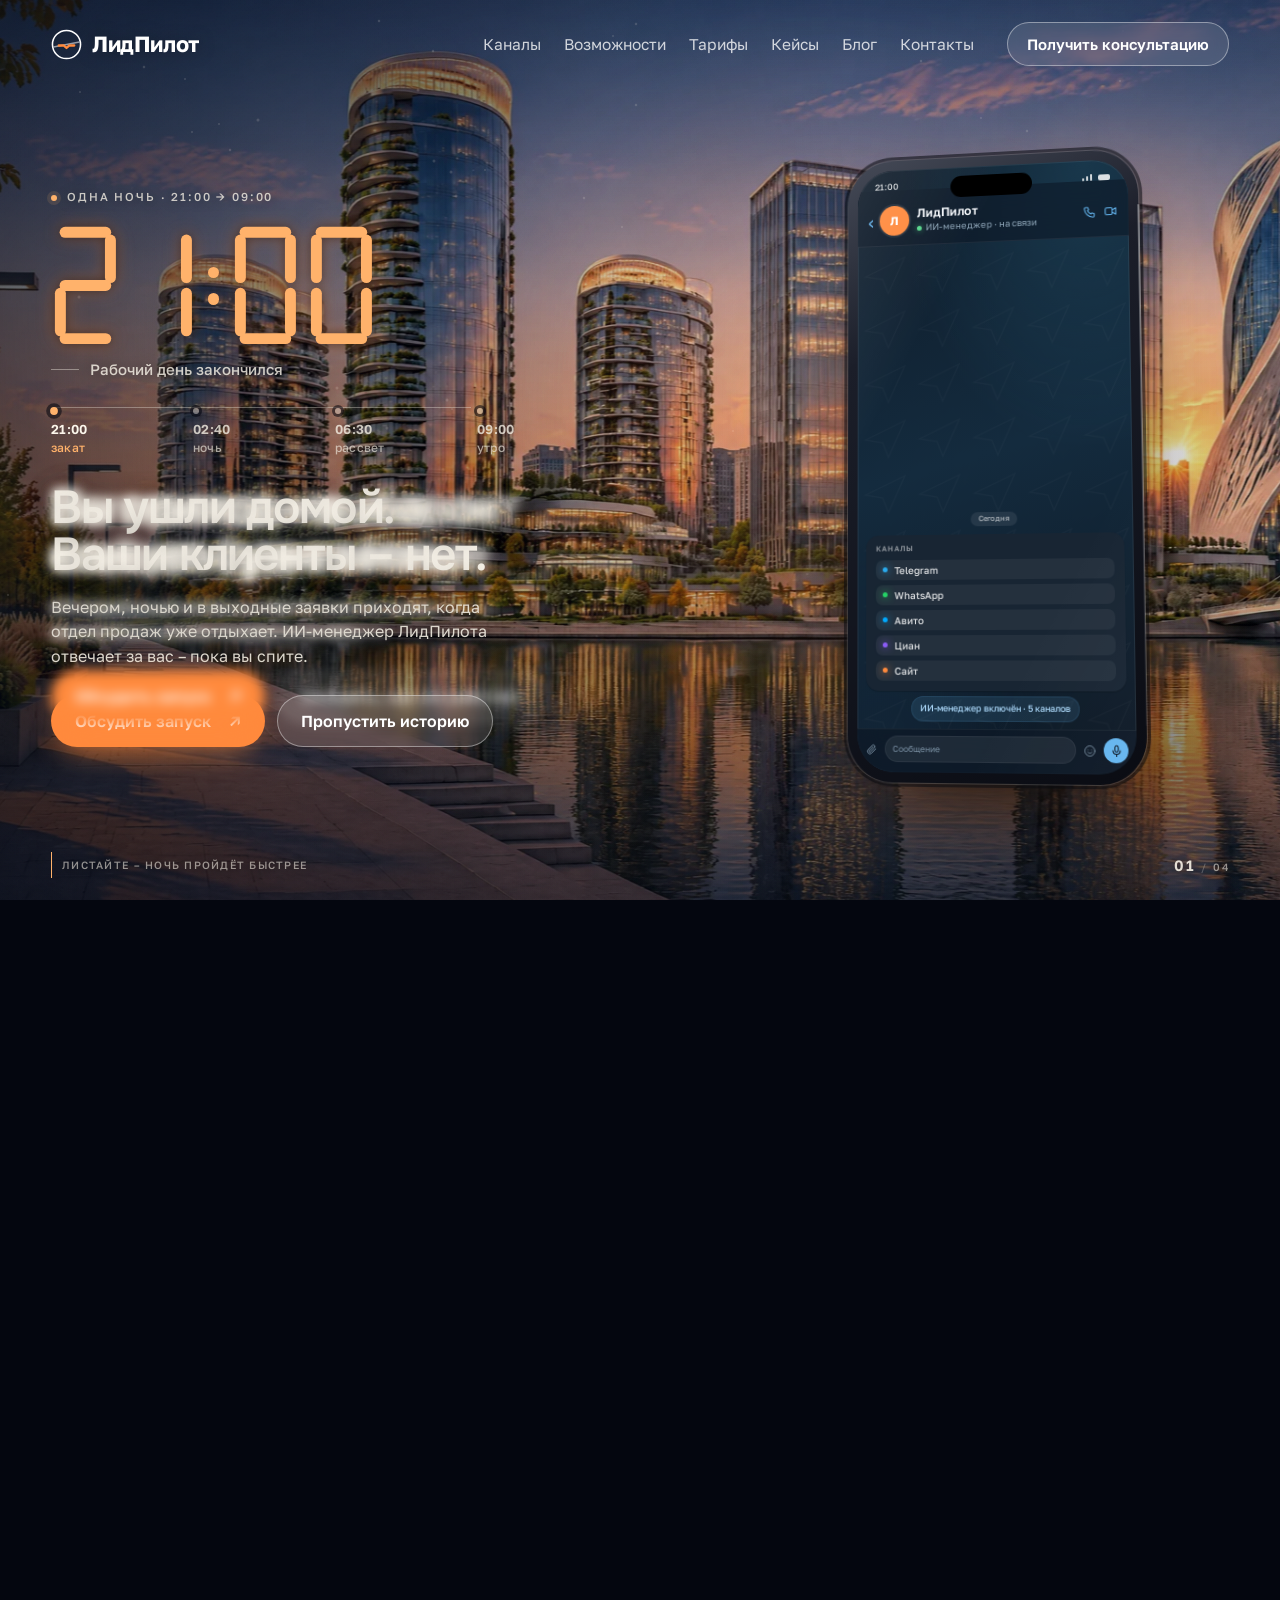
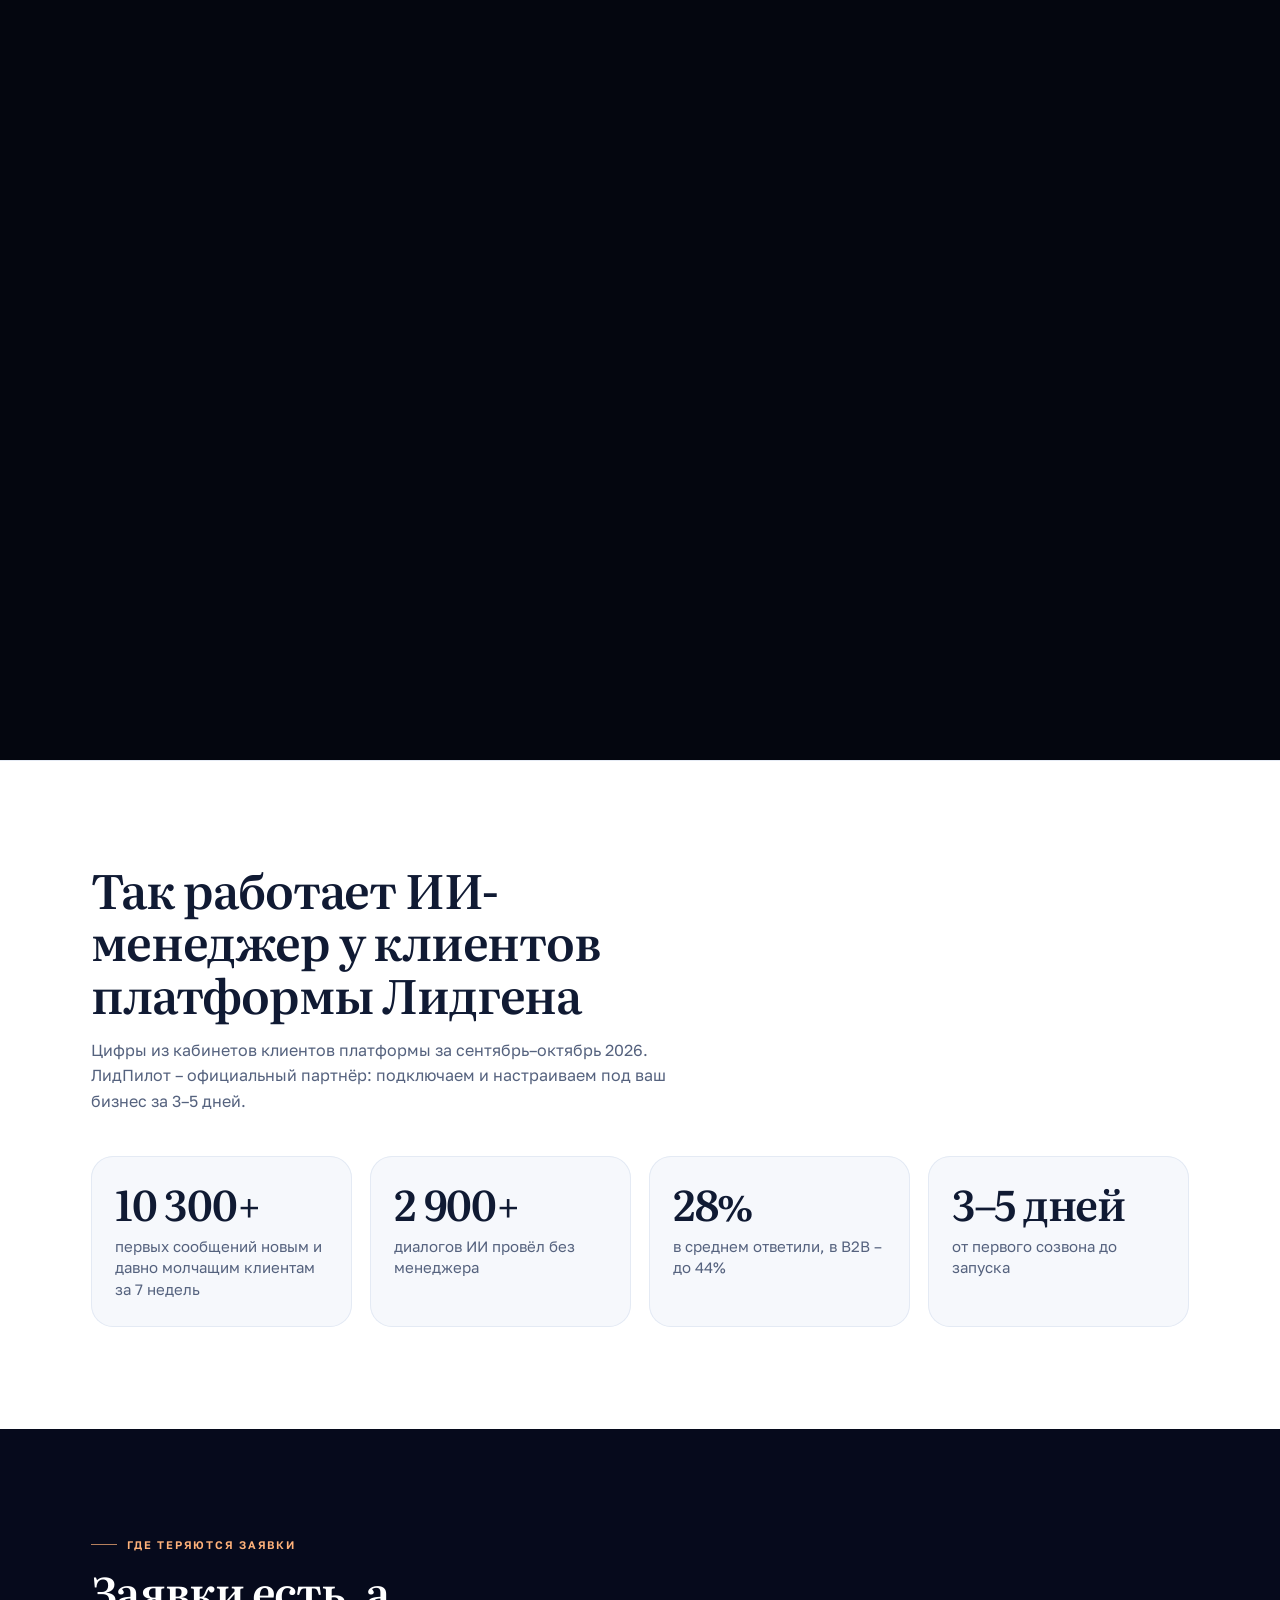
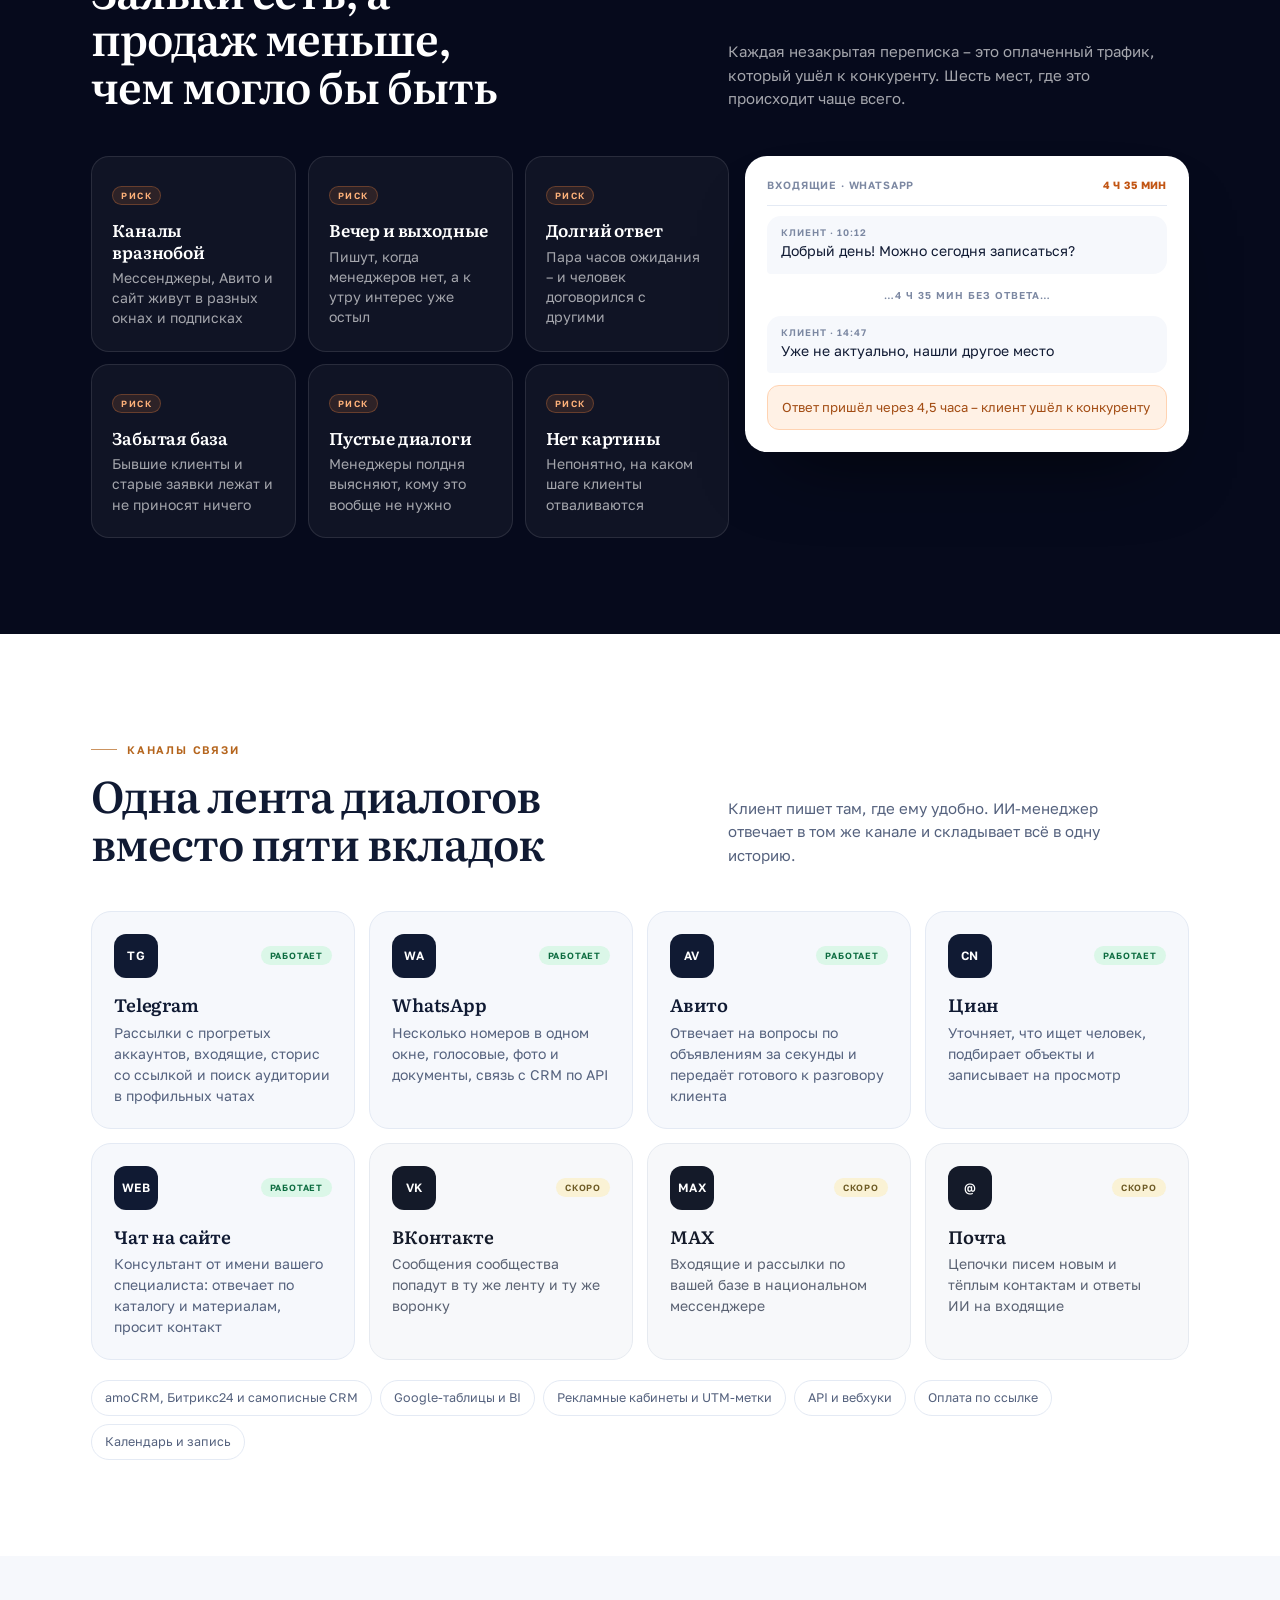
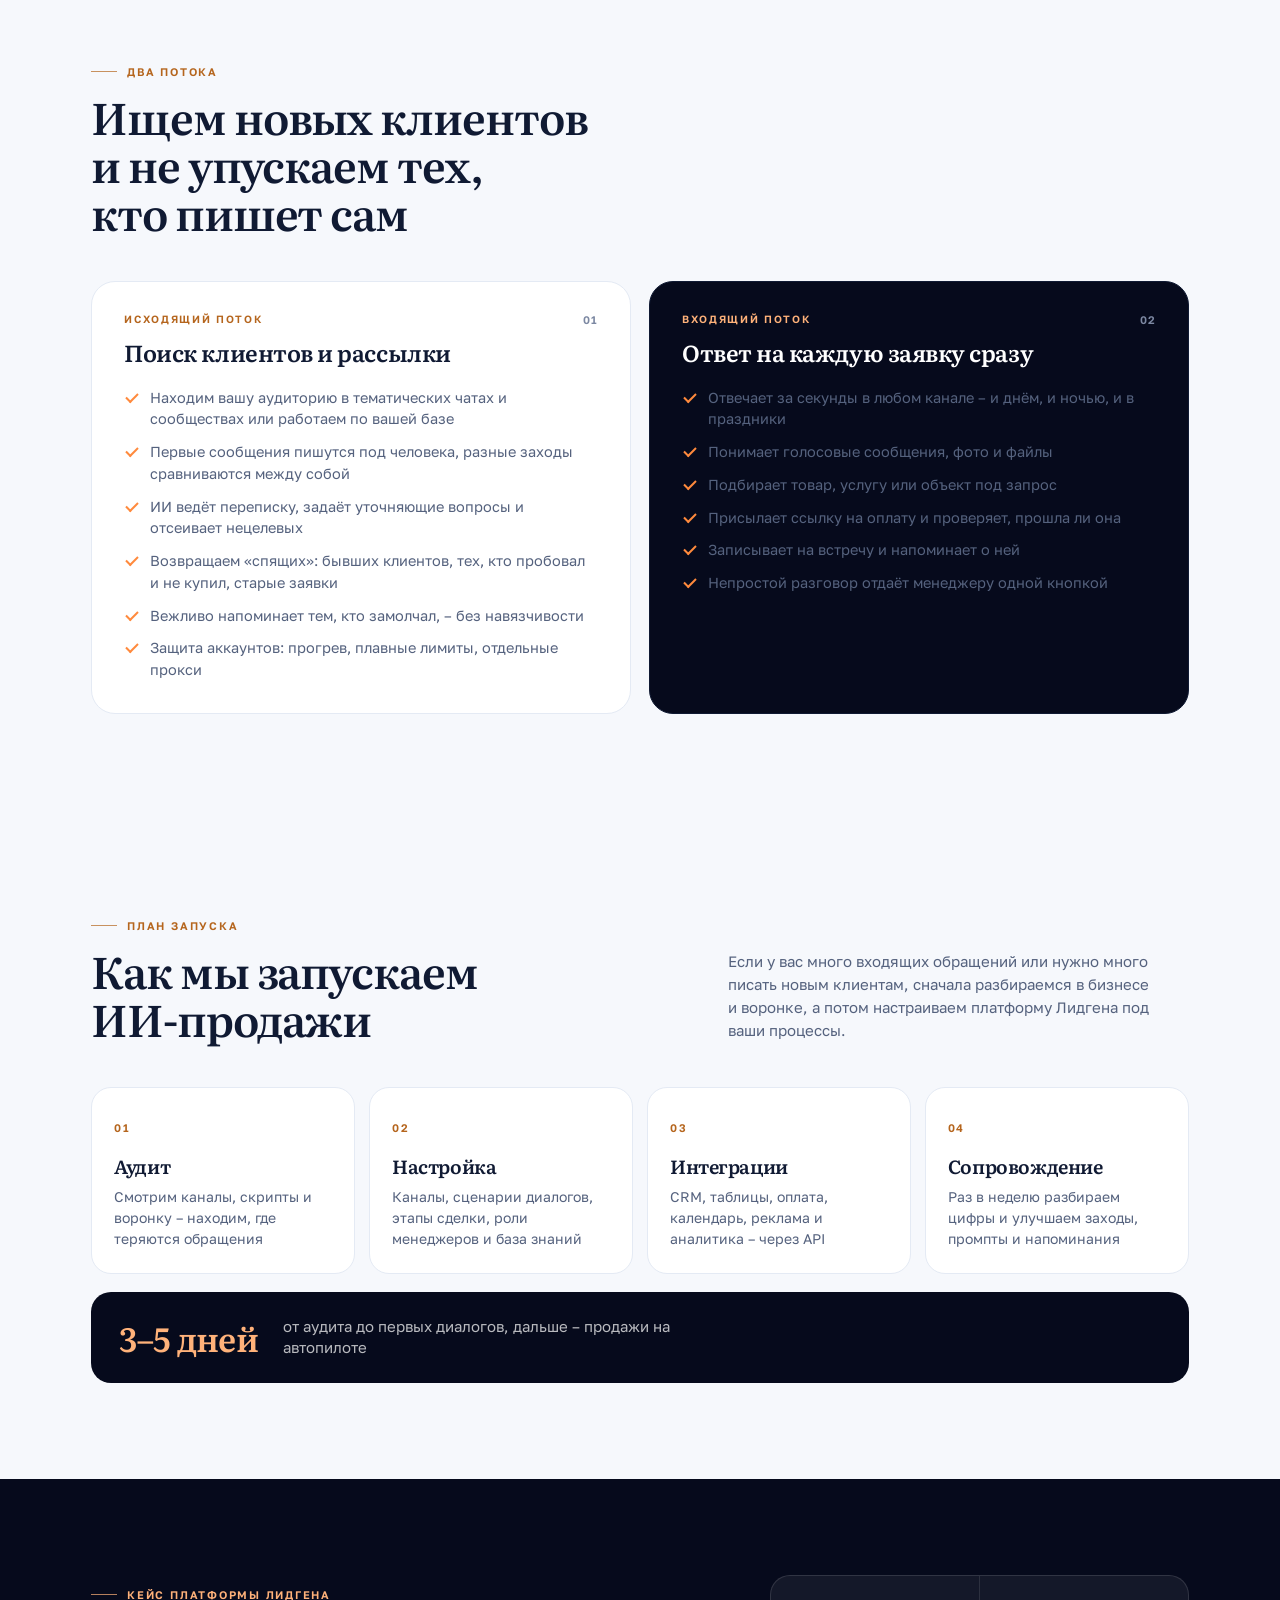
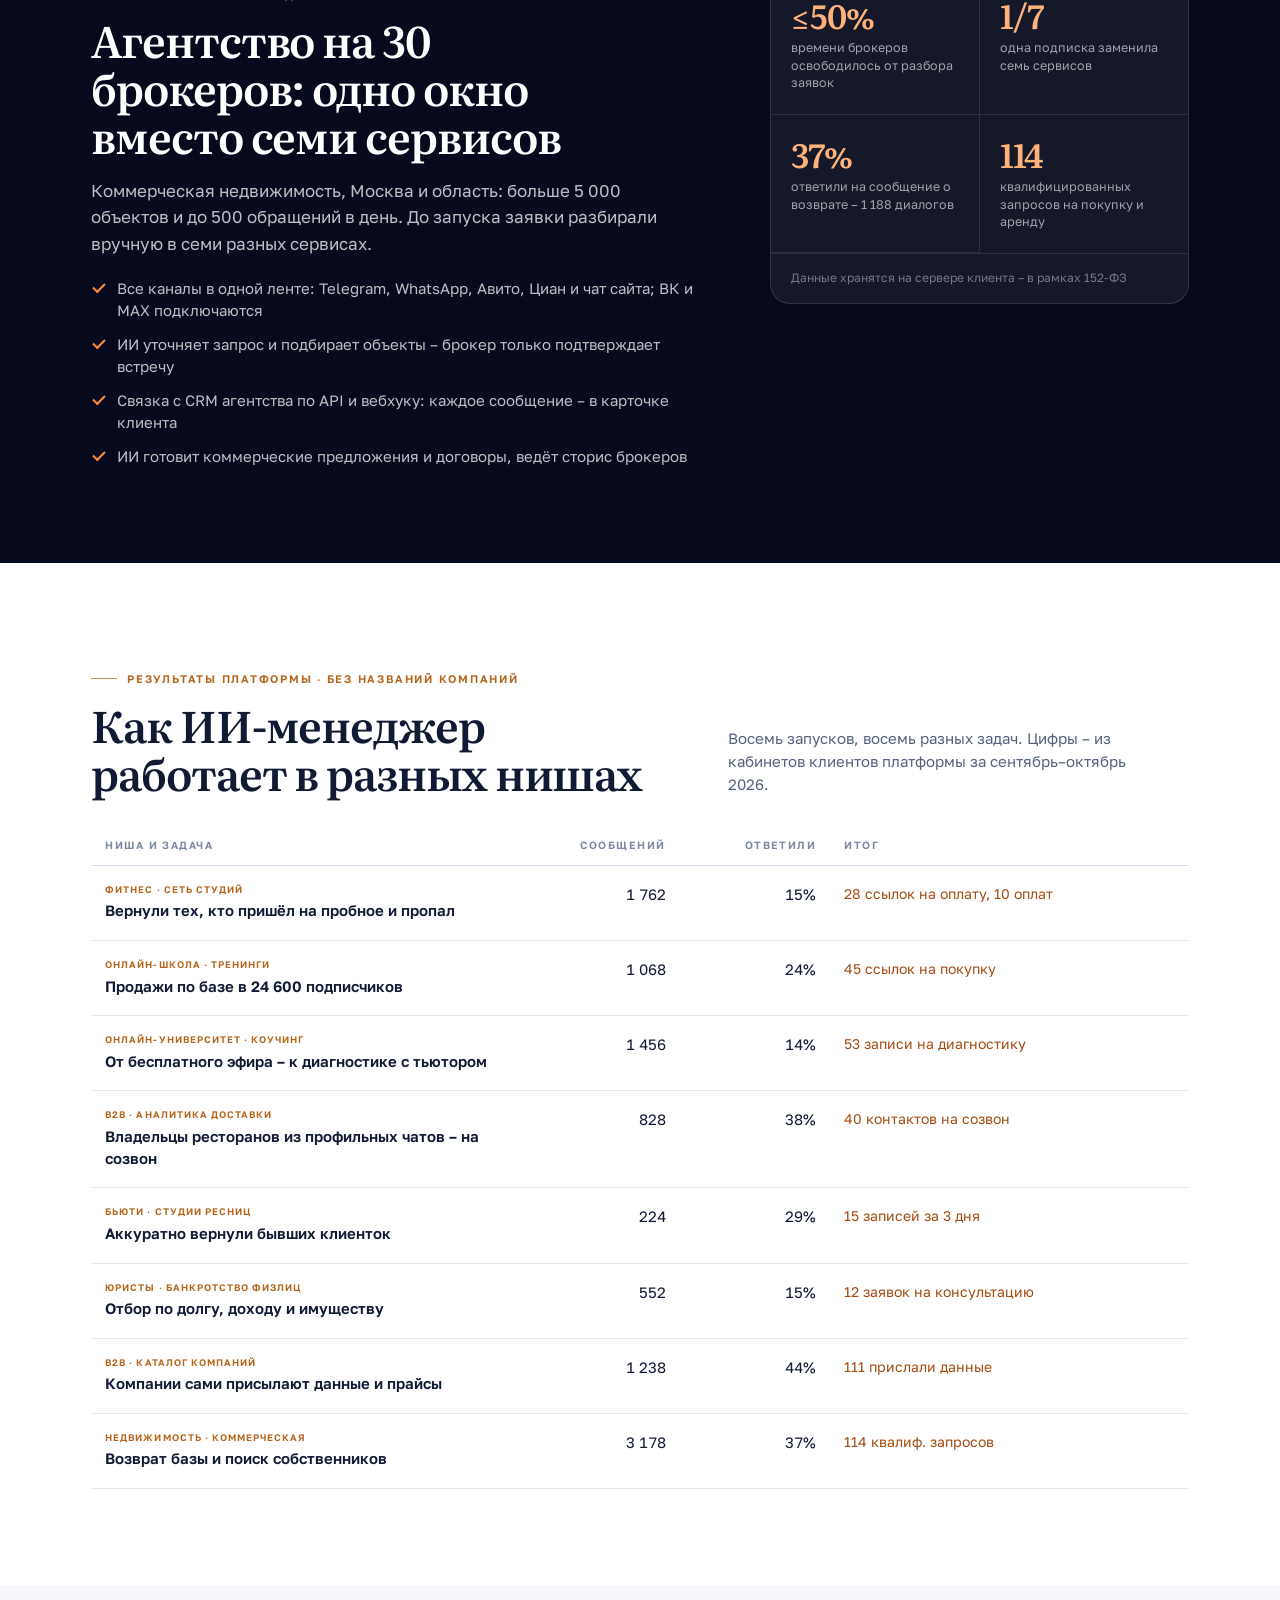
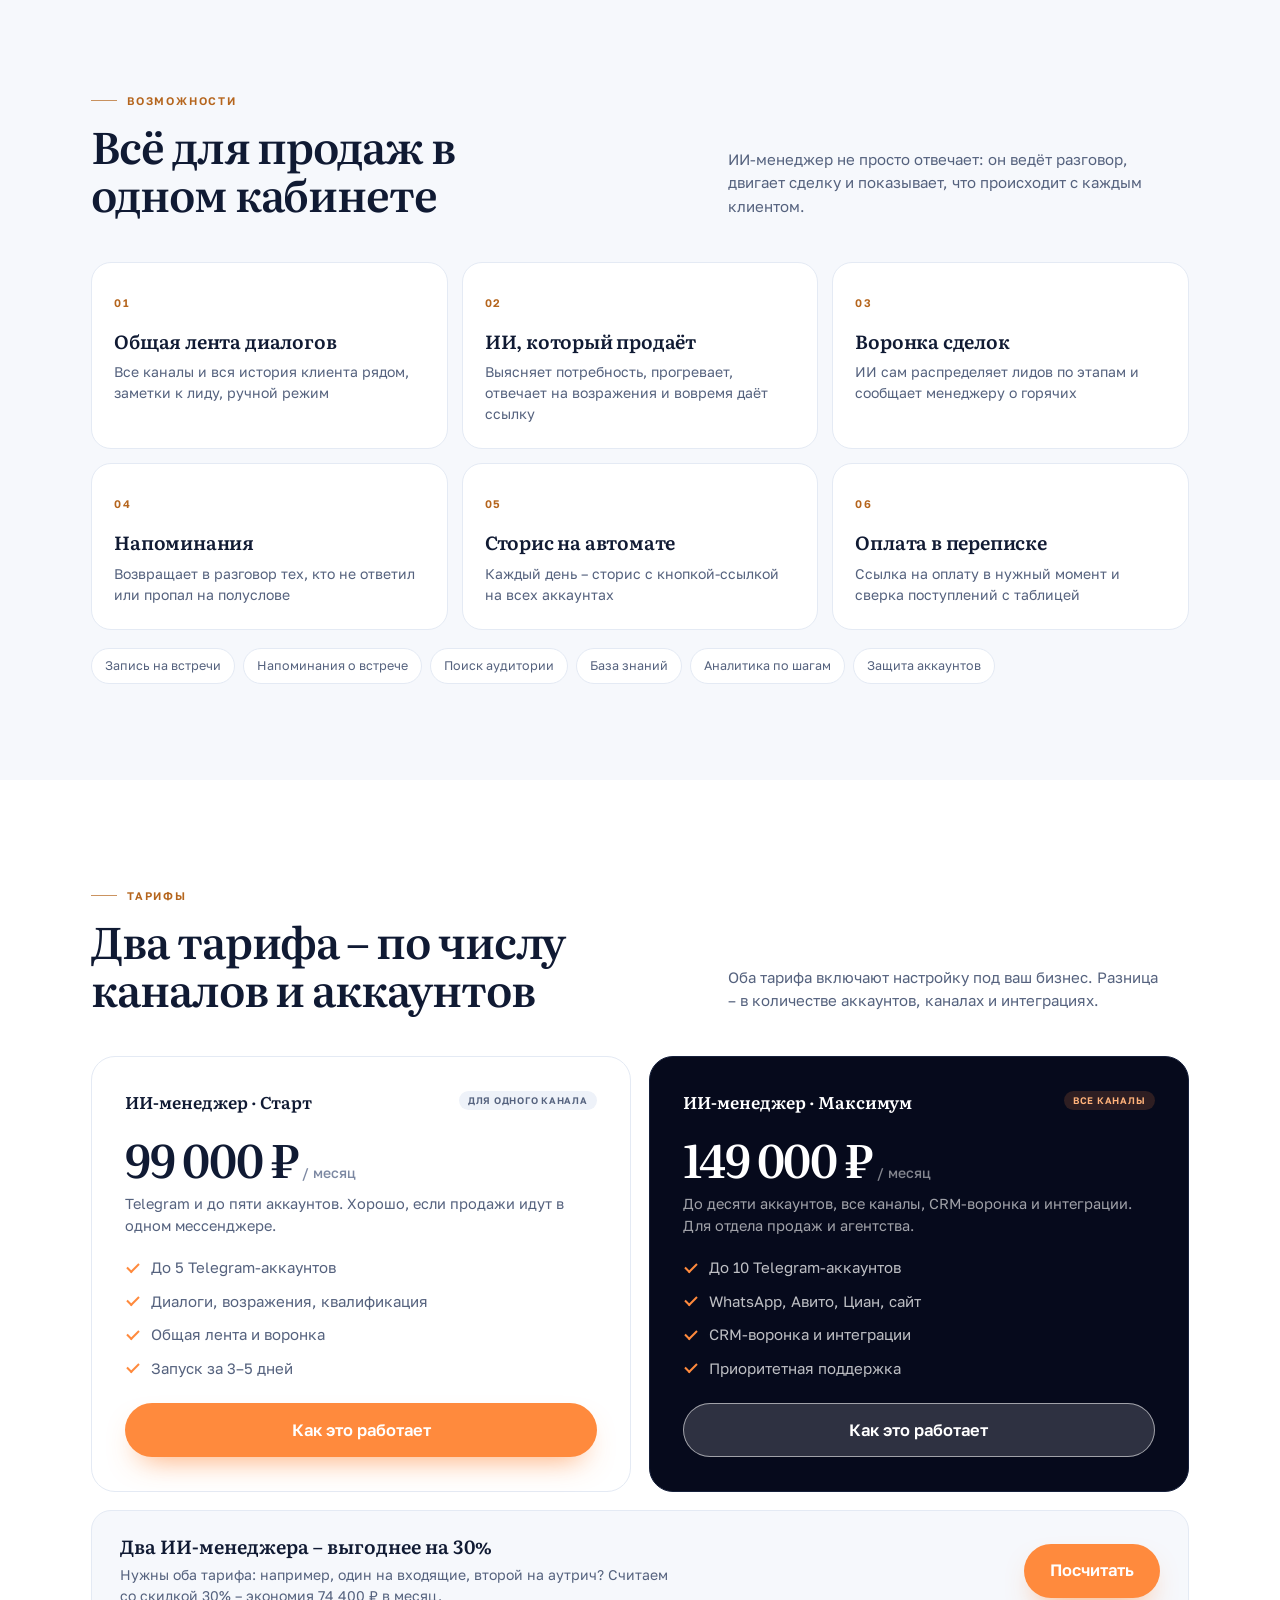
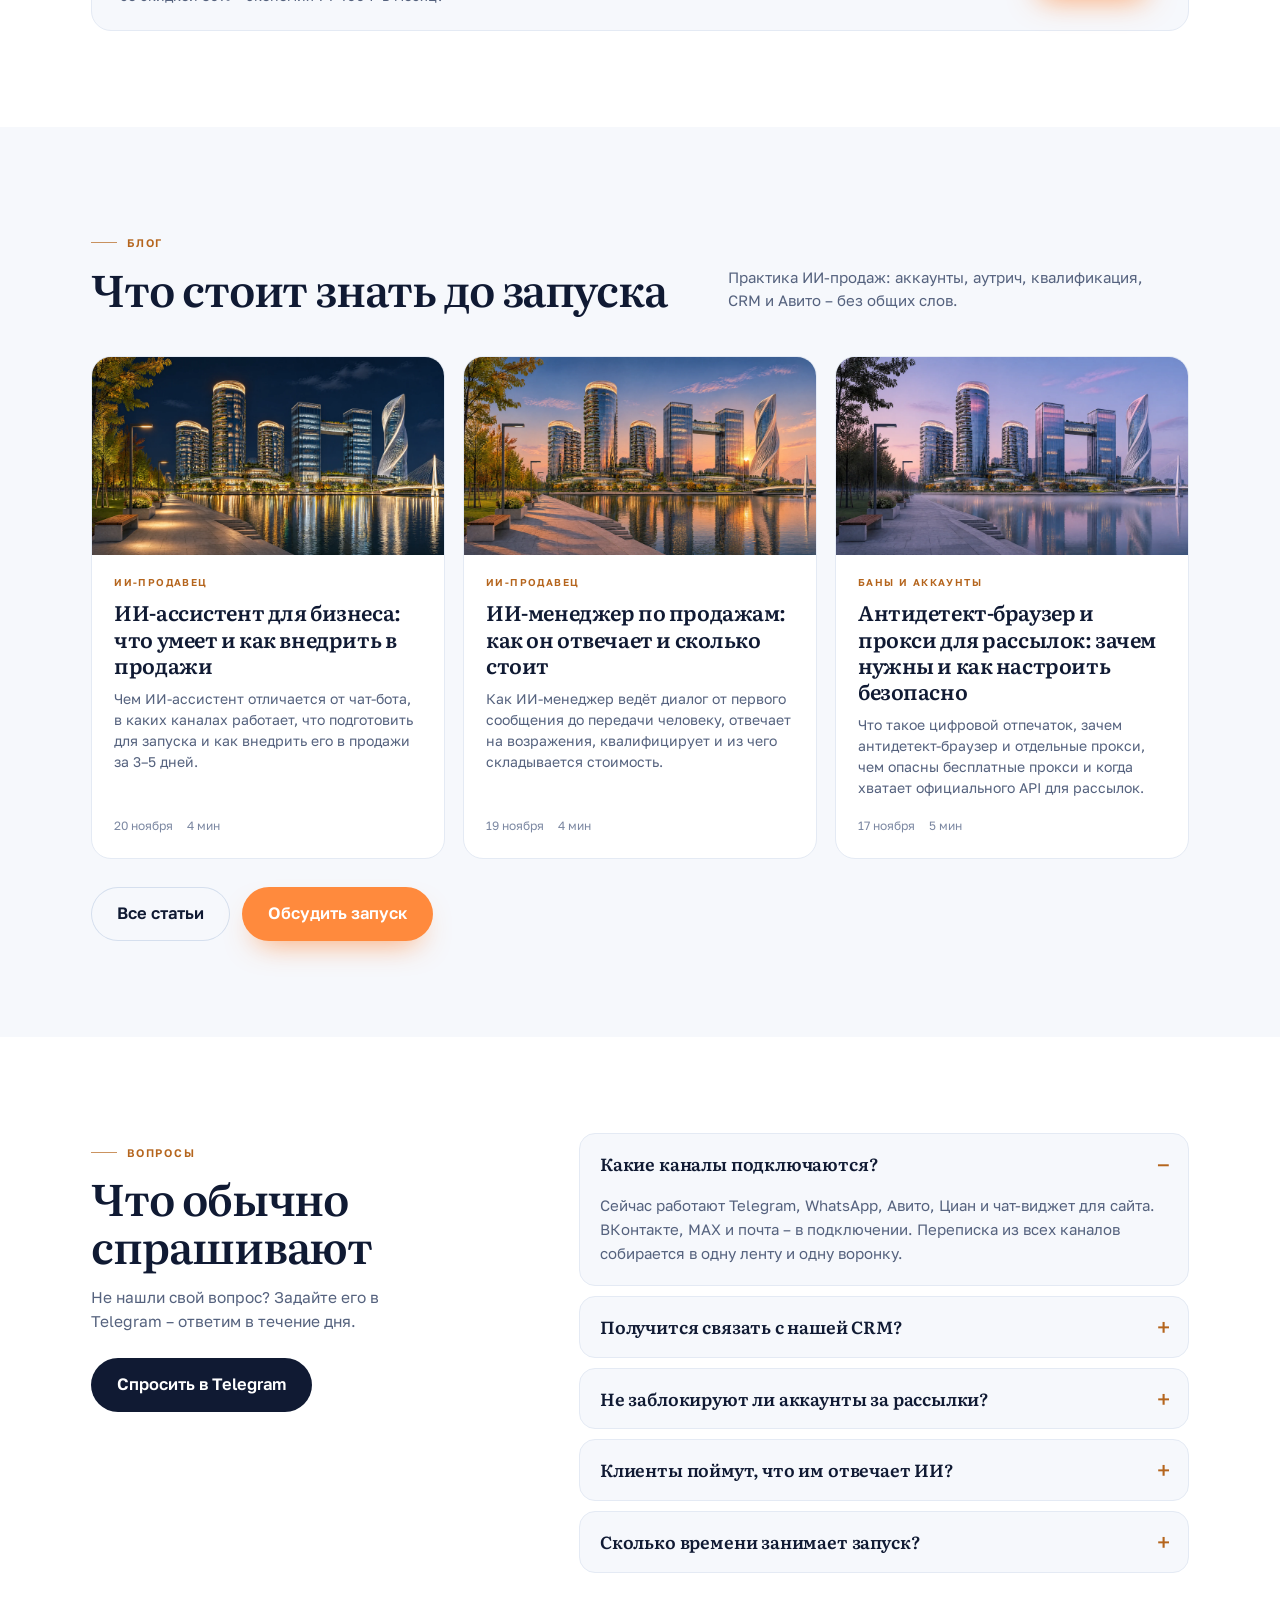
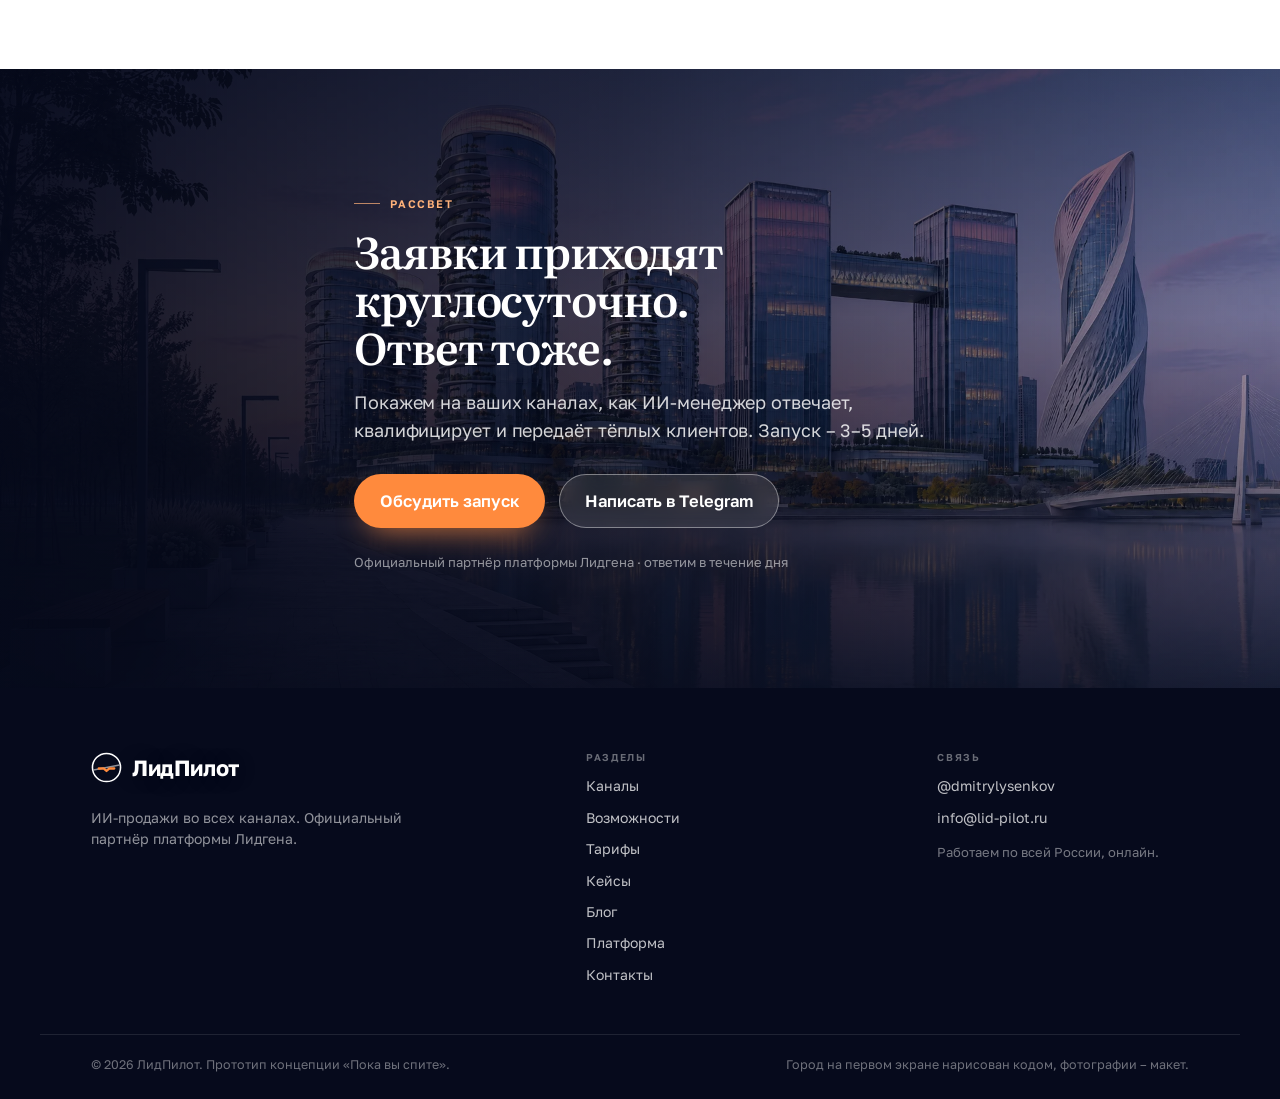
==== commit abd9bf57: "Hero CSS: обновить версию кеша до v6" ====
--- a/index.html
+++ b/index.html
@@ -1,4 +1,4 @@
-<!DOCTYPE html><html lang="ru"> <head><script>document.documentElement.classList.add('js');</script><meta charset="utf-8"><meta name="viewport" content="width=device-width, initial-scale=1, viewport-fit=cover"><meta name="robots" content="noindex, nofollow"><title>ЛидПилот – пока вы спите, продажи идут</title><link rel="canonical" href="https://dmitryli52.github.io/lidpilot-noch/"><meta name="description" content="Вы закрываете ноутбук – ИИ-менеджер остаётся на связи: отвечает клиентам ночью, квалифицирует и доводит до встречи. Утром вы просыпаетесь к готовым диалогам."><meta name="theme-color" content="#060A1C"><meta property="og:type" content="website"><meta property="og:title" content="Пока вы спите, продажи идут"><meta property="og:description" content="ИИ-менеджер отвечает клиентам ночью, пока вы спите. Утром – готовые диалоги, встречи и понятная картина дня."><meta property="og:url" content="https://dmitryli52.github.io/lidpilot-noch/"><meta property="og:image" content="https://dmitryli52.github.io/lidpilot-noch/assets/noch/og-noch.jpg"><meta property="og:image:width" content="1200"><meta property="og:image:height" content="630"><meta property="og:site_name" content="ЛидПилот"><link rel="icon" type="image/svg+xml" href="https://dmitryli52.github.io/lidpilot-noch/favicon.svg"><link rel="preconnect" href="https://fonts.googleapis.com"><link rel="preconnect" href="https://fonts.gstatic.com" crossorigin><link href="https://fonts.googleapis.com/css2?family=Golos+Text:wght@400;500;600;700&family=Literata:opsz,wght@7..72,500;7..72,600&family=Onest:wght@500;600;700&display=swap&subset=cyrillic" rel="stylesheet"><link rel="stylesheet" href="https://dmitryli52.github.io/lidpilot-noch/assets/noch/noch.css?v=3"><link rel="stylesheet" href="https://dmitryli52.github.io/lidpilot-noch/assets/noch/hero.css?v=5"><script type="module" src="https://dmitryli52.github.io/lidpilot-noch/_astro/page.sJrt8mpm.js"></script></head> <body> <header class="top top_story" data-head> <div class="top__in"> <a class="logo" href="https://dmitryli52.github.io/lidpilot-noch/" aria-label="ЛидПилот – на главную"> <svg viewBox="0 0 32 32" aria-hidden="true"> <circle cx="16" cy="16" r="14.5" fill="none" stroke="currentColor" stroke-width="1.6"></circle> <path d="M2.6 18.5 29.4 13.5" stroke="currentColor" stroke-width="1.6" opacity=".55"></path> <path d="M8 17h5l3 2.6 3-2.6h5" stroke="#FF8A3D" stroke-width="2.4" fill="none" stroke-linecap="round" stroke-linejoin="round"></path> </svg>
+<!DOCTYPE html><html lang="ru"> <head><script>document.documentElement.classList.add('js');</script><meta charset="utf-8"><meta name="viewport" content="width=device-width, initial-scale=1, viewport-fit=cover"><meta name="robots" content="noindex, nofollow"><title>ЛидПилот – пока вы спите, продажи идут</title><link rel="canonical" href="https://dmitryli52.github.io/lidpilot-noch/"><meta name="description" content="Вы закрываете ноутбук – ИИ-менеджер остаётся на связи: отвечает клиентам ночью, квалифицирует и доводит до встречи. Утром вы просыпаетесь к готовым диалогам."><meta name="theme-color" content="#060A1C"><meta property="og:type" content="website"><meta property="og:title" content="Пока вы спите, продажи идут"><meta property="og:description" content="ИИ-менеджер отвечает клиентам ночью, пока вы спите. Утром – готовые диалоги, встречи и понятная картина дня."><meta property="og:url" content="https://dmitryli52.github.io/lidpilot-noch/"><meta property="og:image" content="https://dmitryli52.github.io/lidpilot-noch/assets/noch/og-noch.jpg"><meta property="og:image:width" content="1200"><meta property="og:image:height" content="630"><meta property="og:site_name" content="ЛидПилот"><link rel="icon" type="image/svg+xml" href="https://dmitryli52.github.io/lidpilot-noch/favicon.svg"><link rel="preconnect" href="https://fonts.googleapis.com"><link rel="preconnect" href="https://fonts.gstatic.com" crossorigin><link href="https://fonts.googleapis.com/css2?family=Golos+Text:wght@400;500;600;700&family=Literata:opsz,wght@7..72,500;7..72,600&family=Onest:wght@500;600;700&display=swap&subset=cyrillic" rel="stylesheet"><link rel="stylesheet" href="https://dmitryli52.github.io/lidpilot-noch/assets/noch/noch.css?v=3"><link rel="stylesheet" href="https://dmitryli52.github.io/lidpilot-noch/assets/noch/hero.css?v=6"><script type="module" src="https://dmitryli52.github.io/lidpilot-noch/_astro/page.sJrt8mpm.js"></script></head> <body> <header class="top top_story" data-head> <div class="top__in"> <a class="logo" href="https://dmitryli52.github.io/lidpilot-noch/" aria-label="ЛидПилот – на главную"> <svg viewBox="0 0 32 32" aria-hidden="true"> <circle cx="16" cy="16" r="14.5" fill="none" stroke="currentColor" stroke-width="1.6"></circle> <path d="M2.6 18.5 29.4 13.5" stroke="currentColor" stroke-width="1.6" opacity=".55"></path> <path d="M8 17h5l3 2.6 3-2.6h5" stroke="#FF8A3D" stroke-width="2.4" fill="none" stroke-linecap="round" stroke-linejoin="round"></path> </svg>
 ЛидПилот
 </a> <nav class="nav" aria-label="Разделы"> <a href="#channels">Каналы</a><a href="https://dmitryli52.github.io/lidpilot-noch/vozmozhnosti/">Возможности</a><a href="https://dmitryli52.github.io/lidpilot-noch/tarify/">Тарифы</a><a href="https://dmitryli52.github.io/lidpilot-noch/keysy/">Кейсы</a><a href="https://dmitryli52.github.io/lidpilot-noch/blog/">Блог</a><a href="https://dmitryli52.github.io/lidpilot-noch/kontakty/">Контакты</a> </nav> <a class="btn btn_ghost top__cta" href="https://t.me/dmitrylysenkov" target="_blank" rel="noopener">Получить консультацию</a> <button class="burger" type="button" aria-label="Открыть меню" aria-expanded="false" aria-controls="mmenu"> <i></i><i></i><i></i> </button> </div> </header> <div class="mmenu" id="mmenu" hidden> <div class="mmenu__top"> <span class="logo logo_menu"> <svg viewBox="0 0 32 32" aria-hidden="true"> <circle cx="16" cy="16" r="14.5" fill="none" stroke="currentColor" stroke-width="1.6"></circle> <path d="M2.6 18.5 29.4 13.5" stroke="currentColor" stroke-width="1.6" opacity=".55"></path> <path d="M8 17h5l3 2.6 3-2.6h5" stroke="#FF8A3D" stroke-width="2.4" fill="none" stroke-linecap="round" stroke-linejoin="round"></path> </svg>
 ЛидПилот
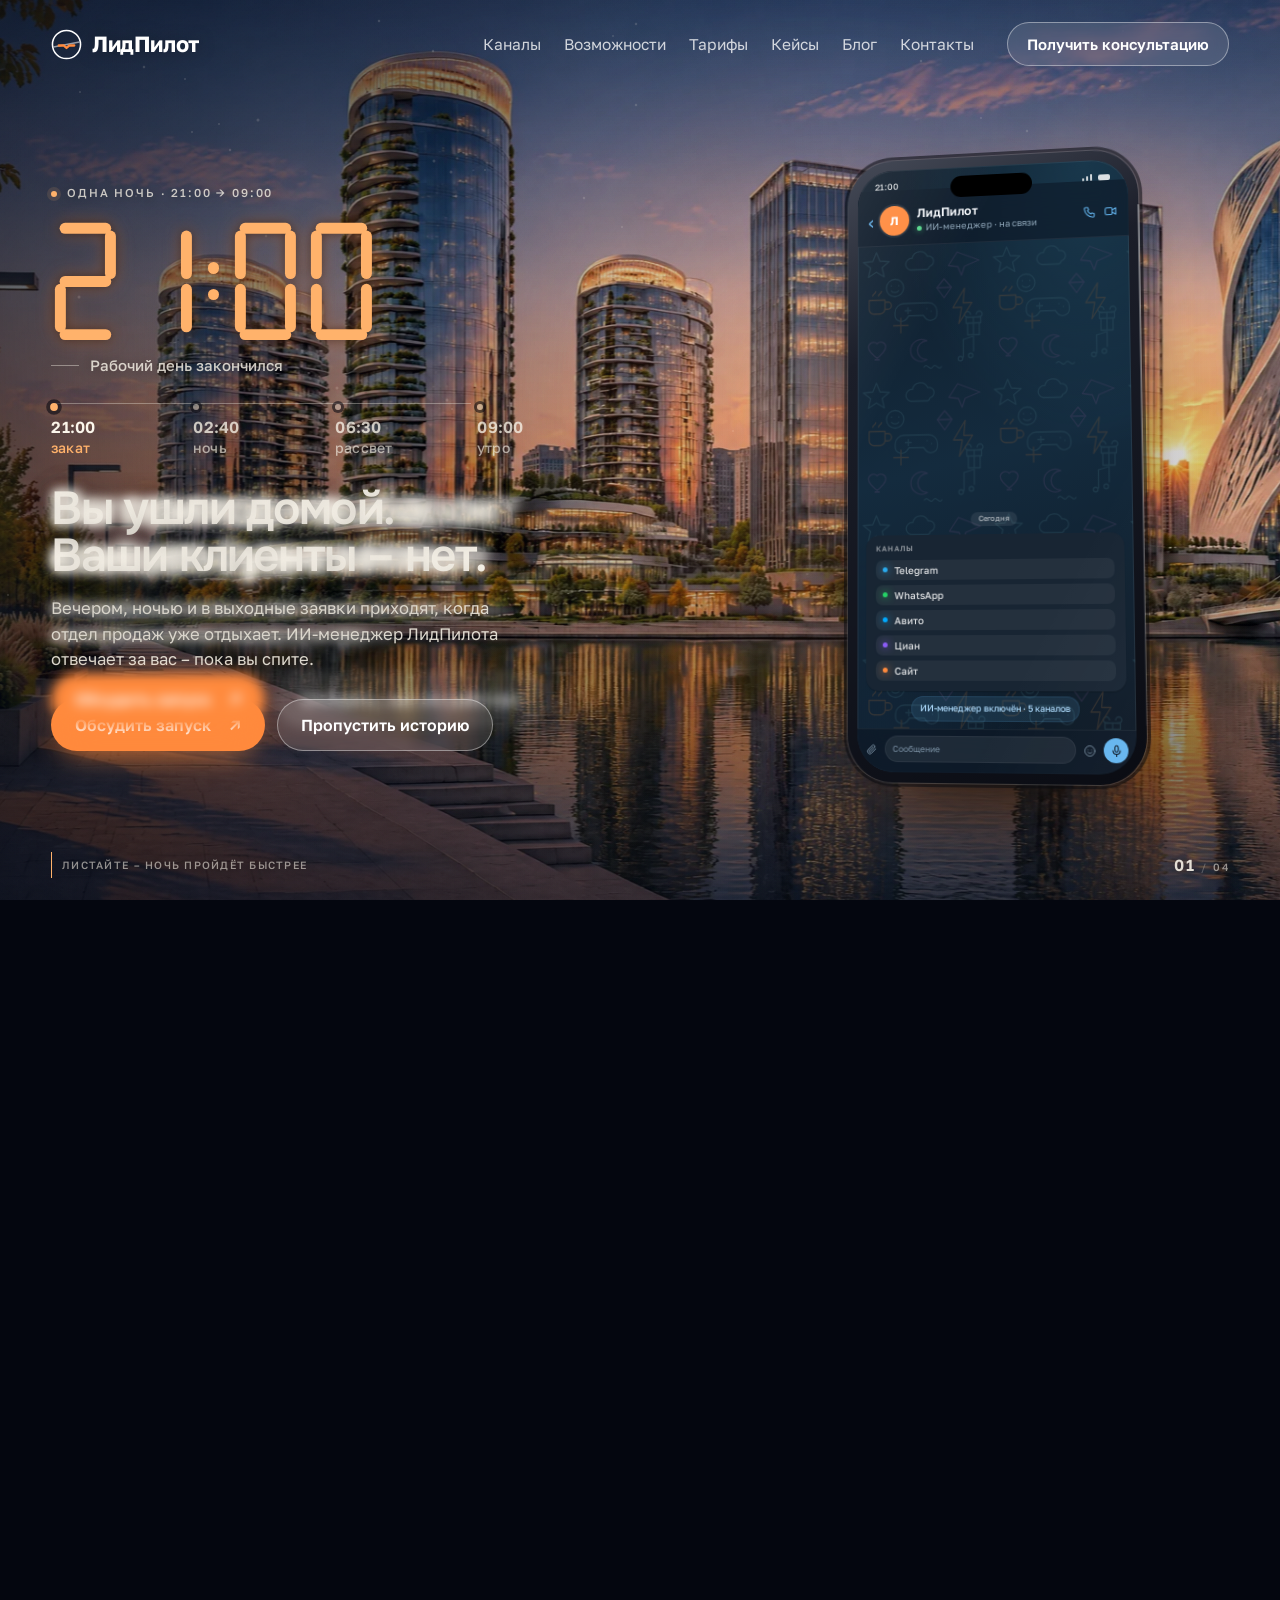
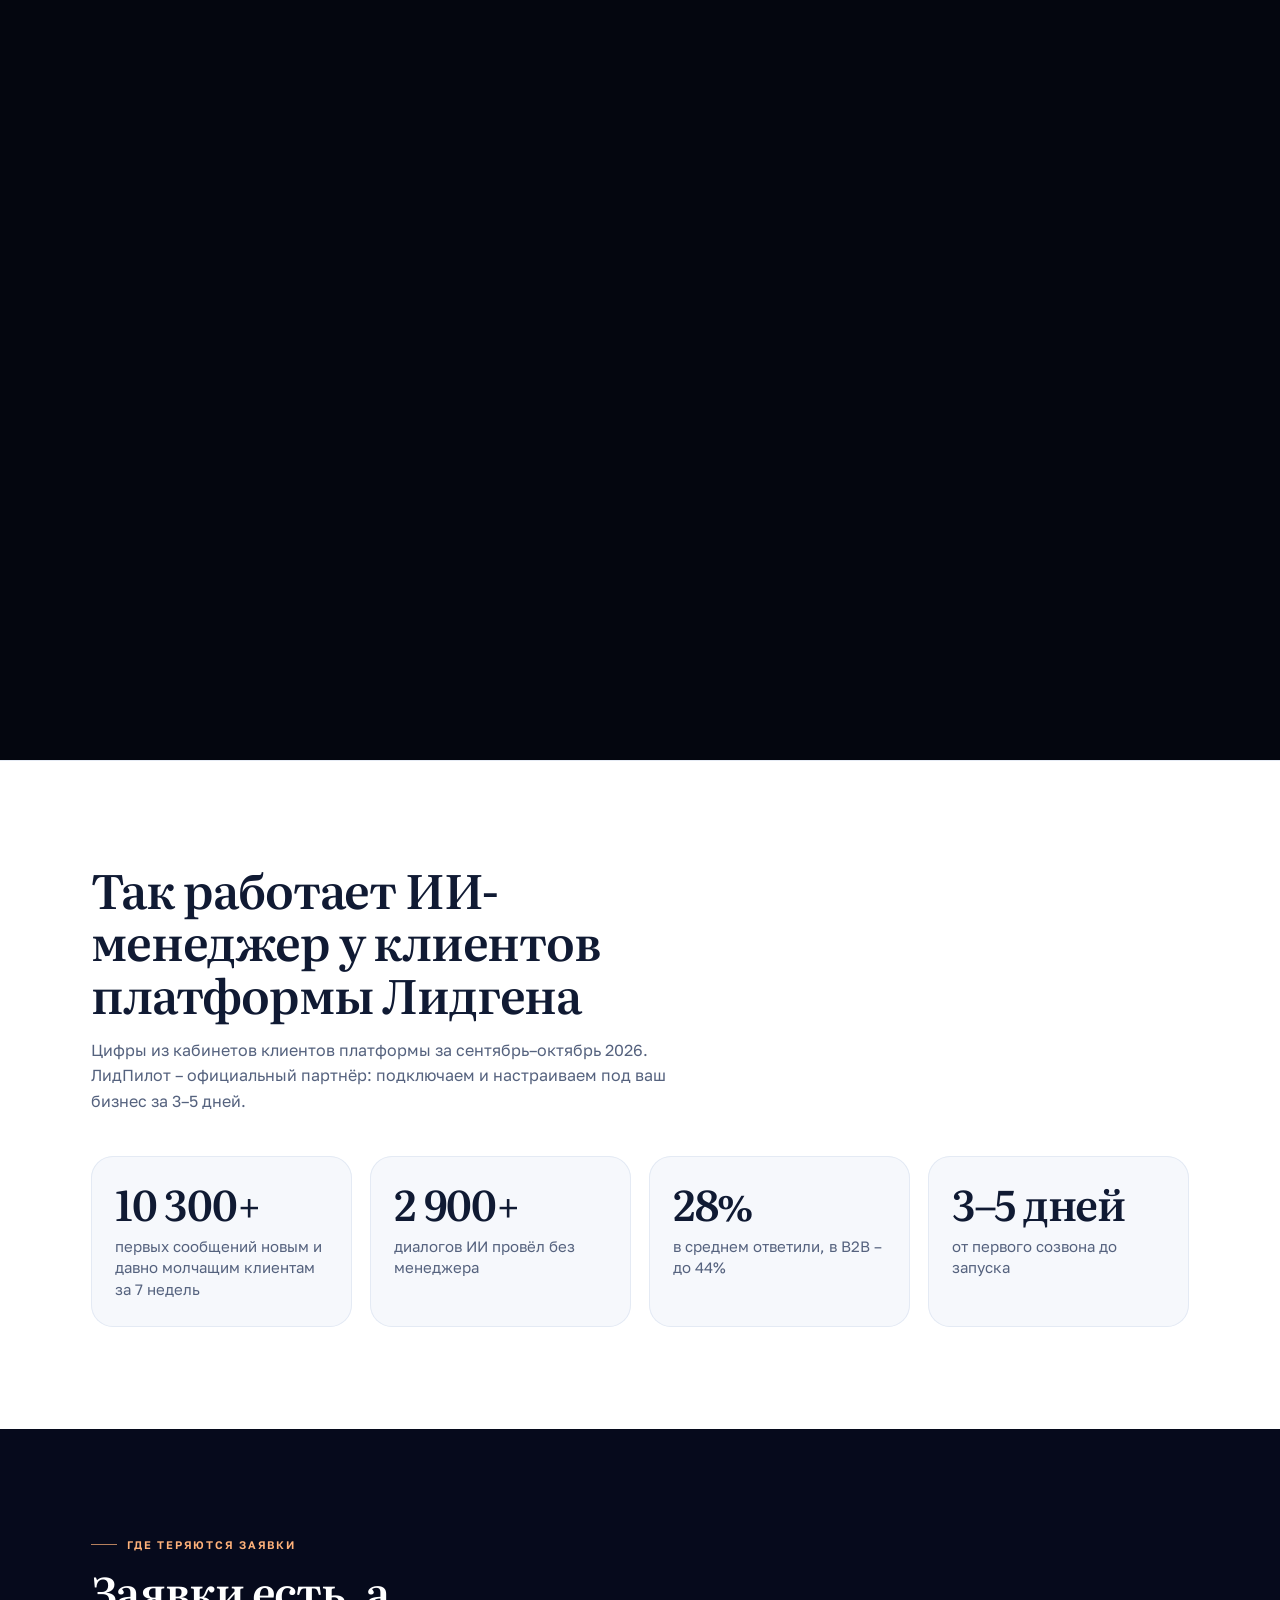
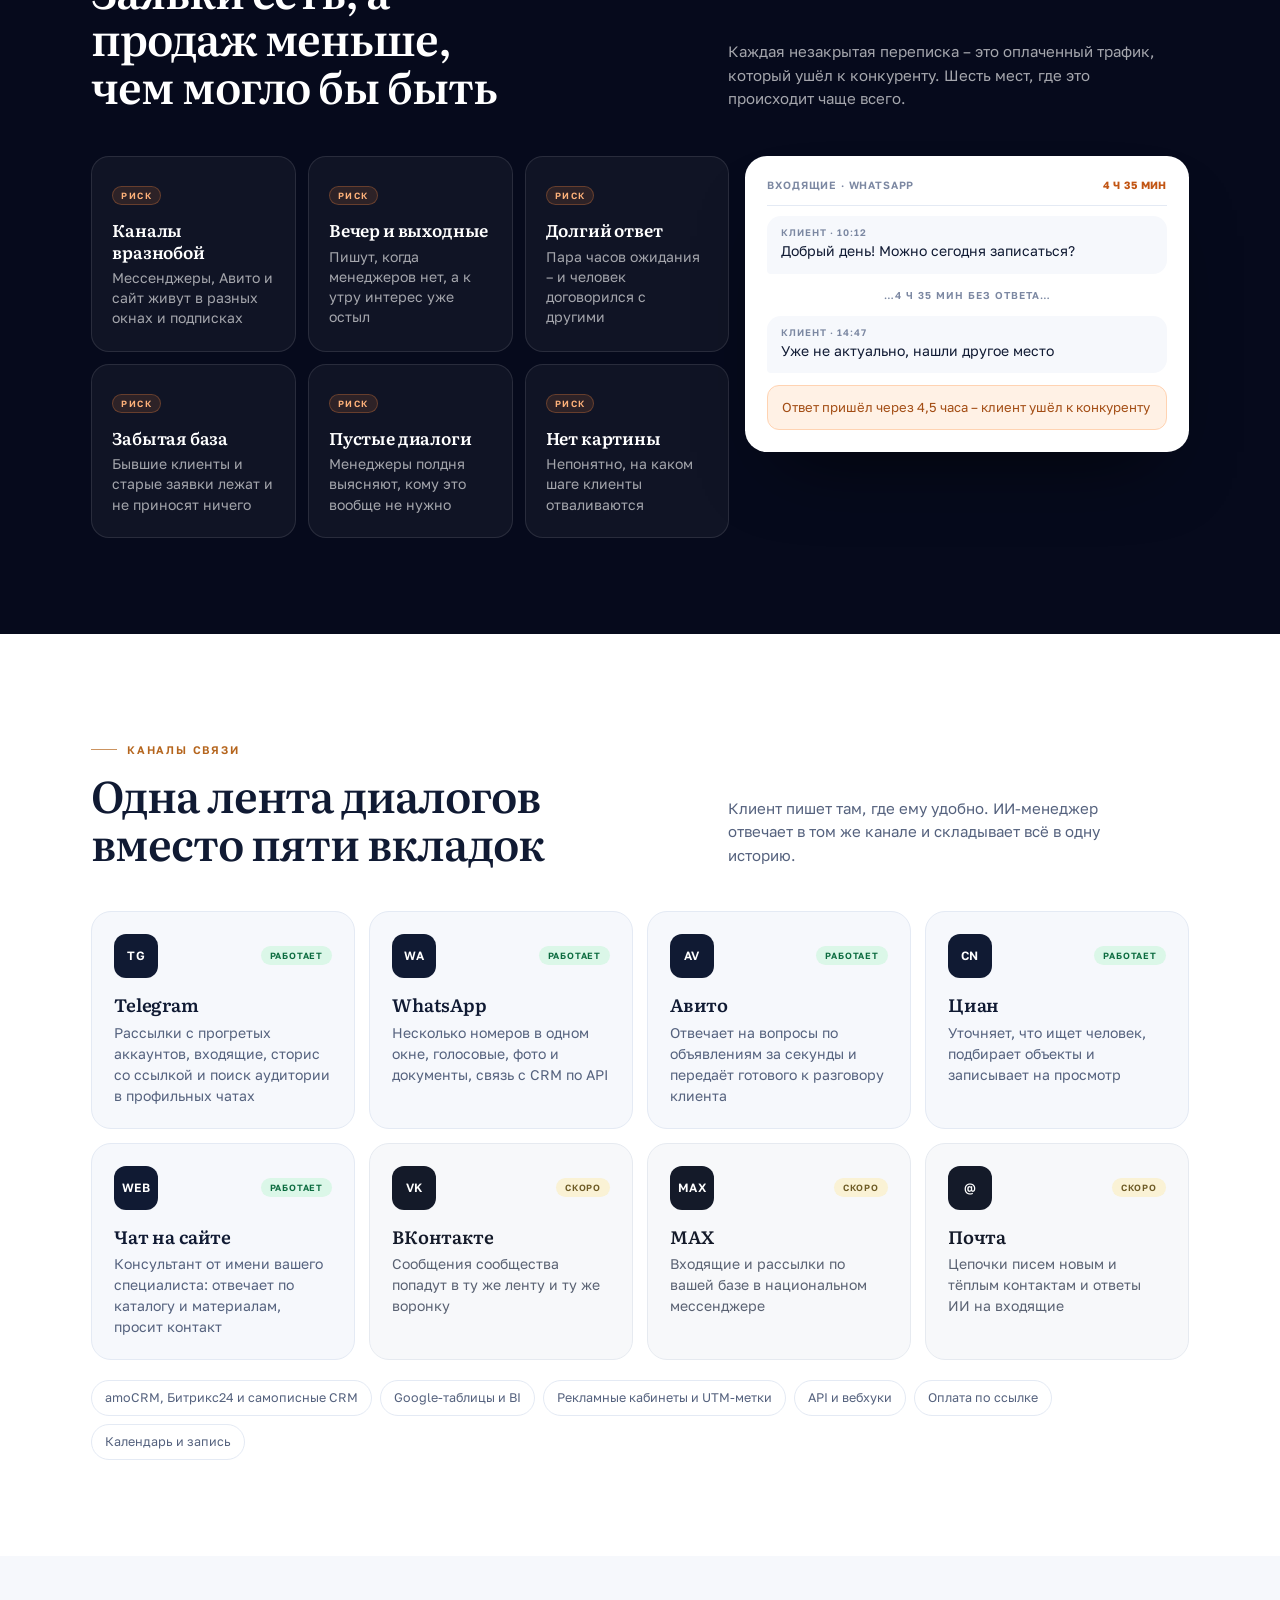
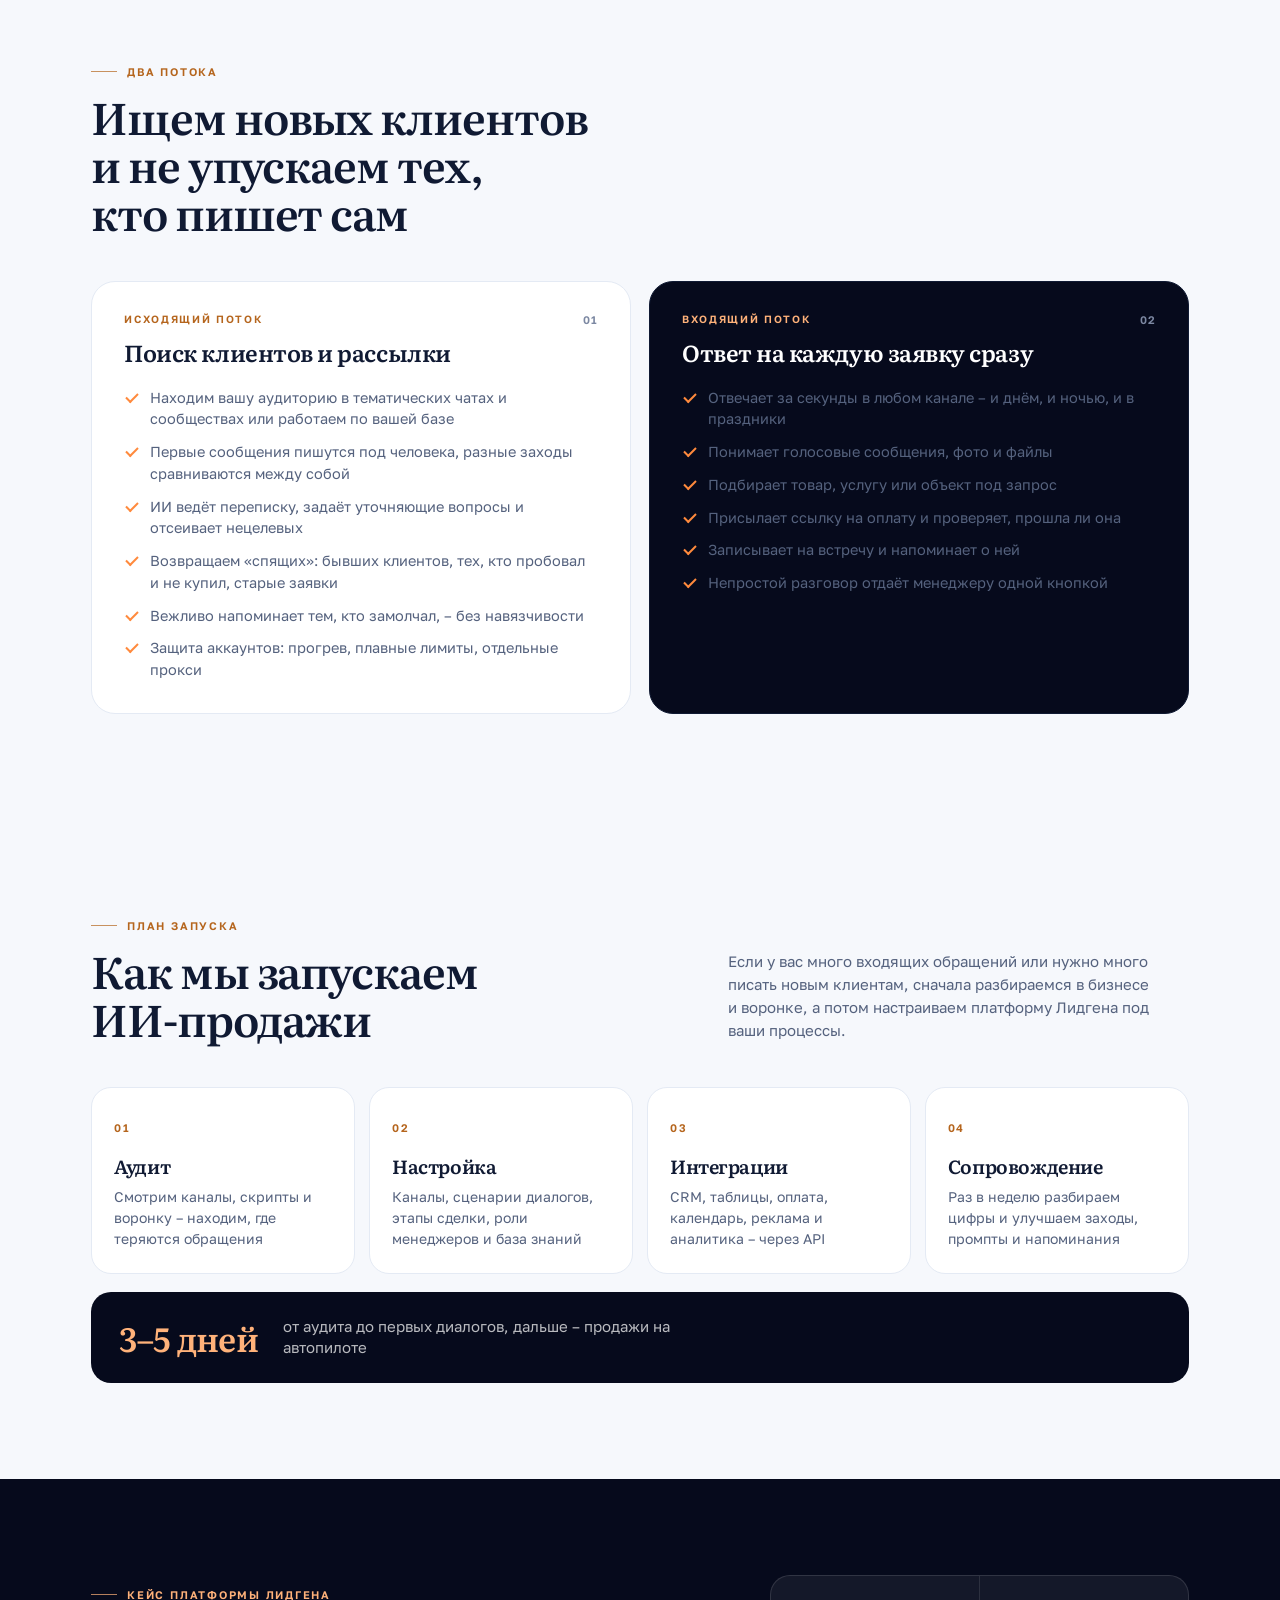
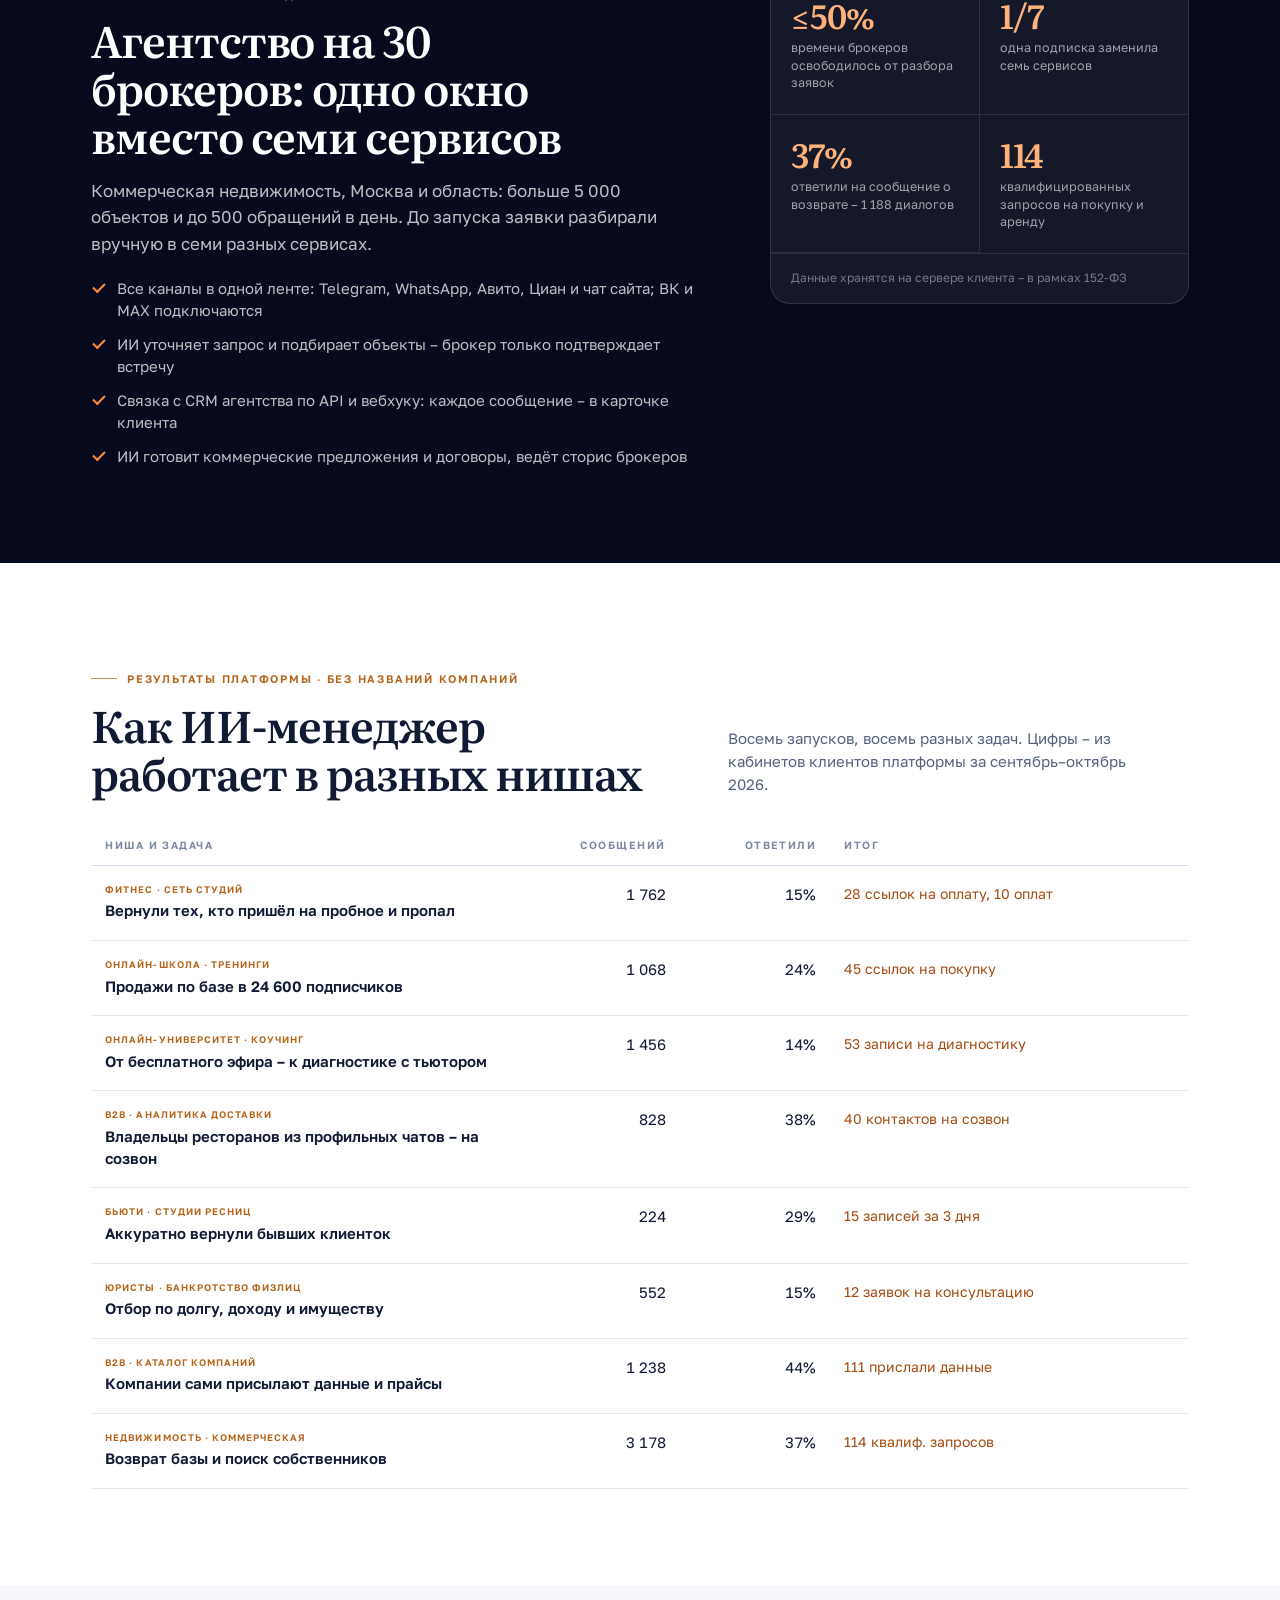
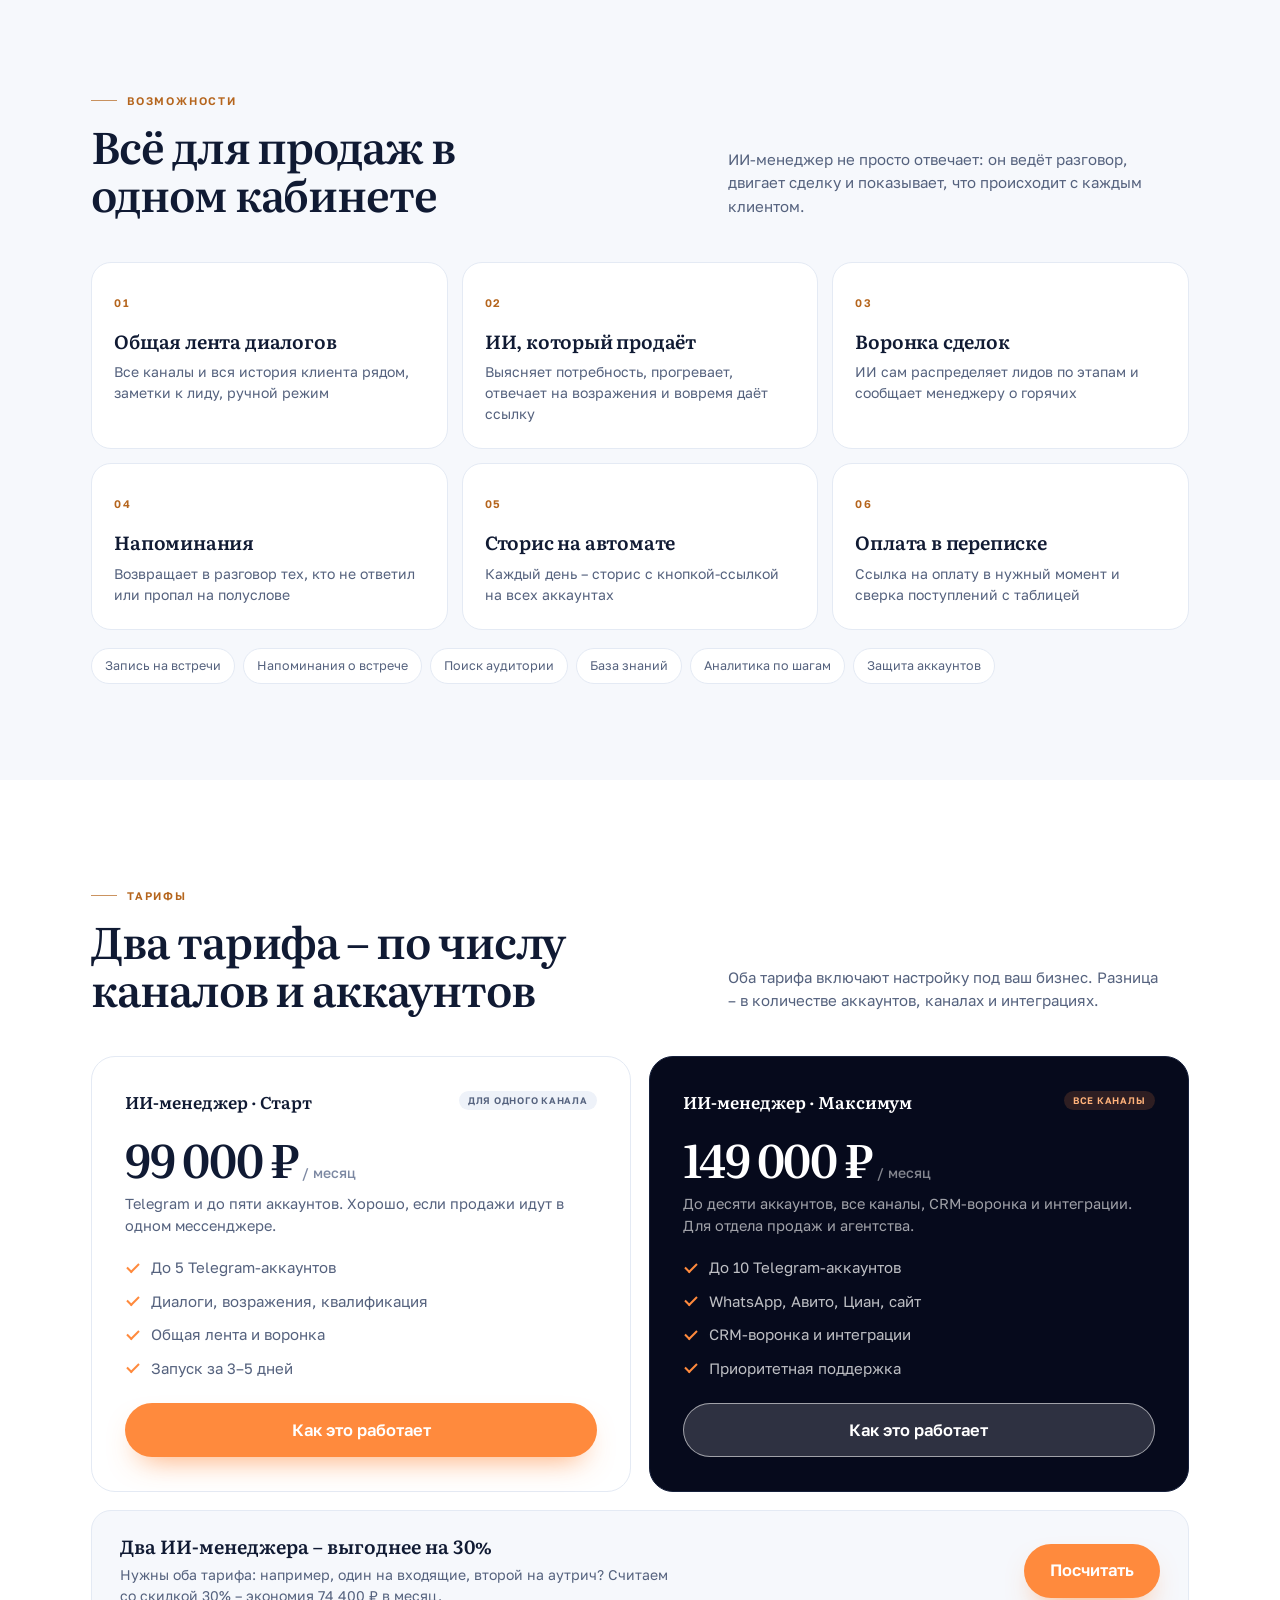
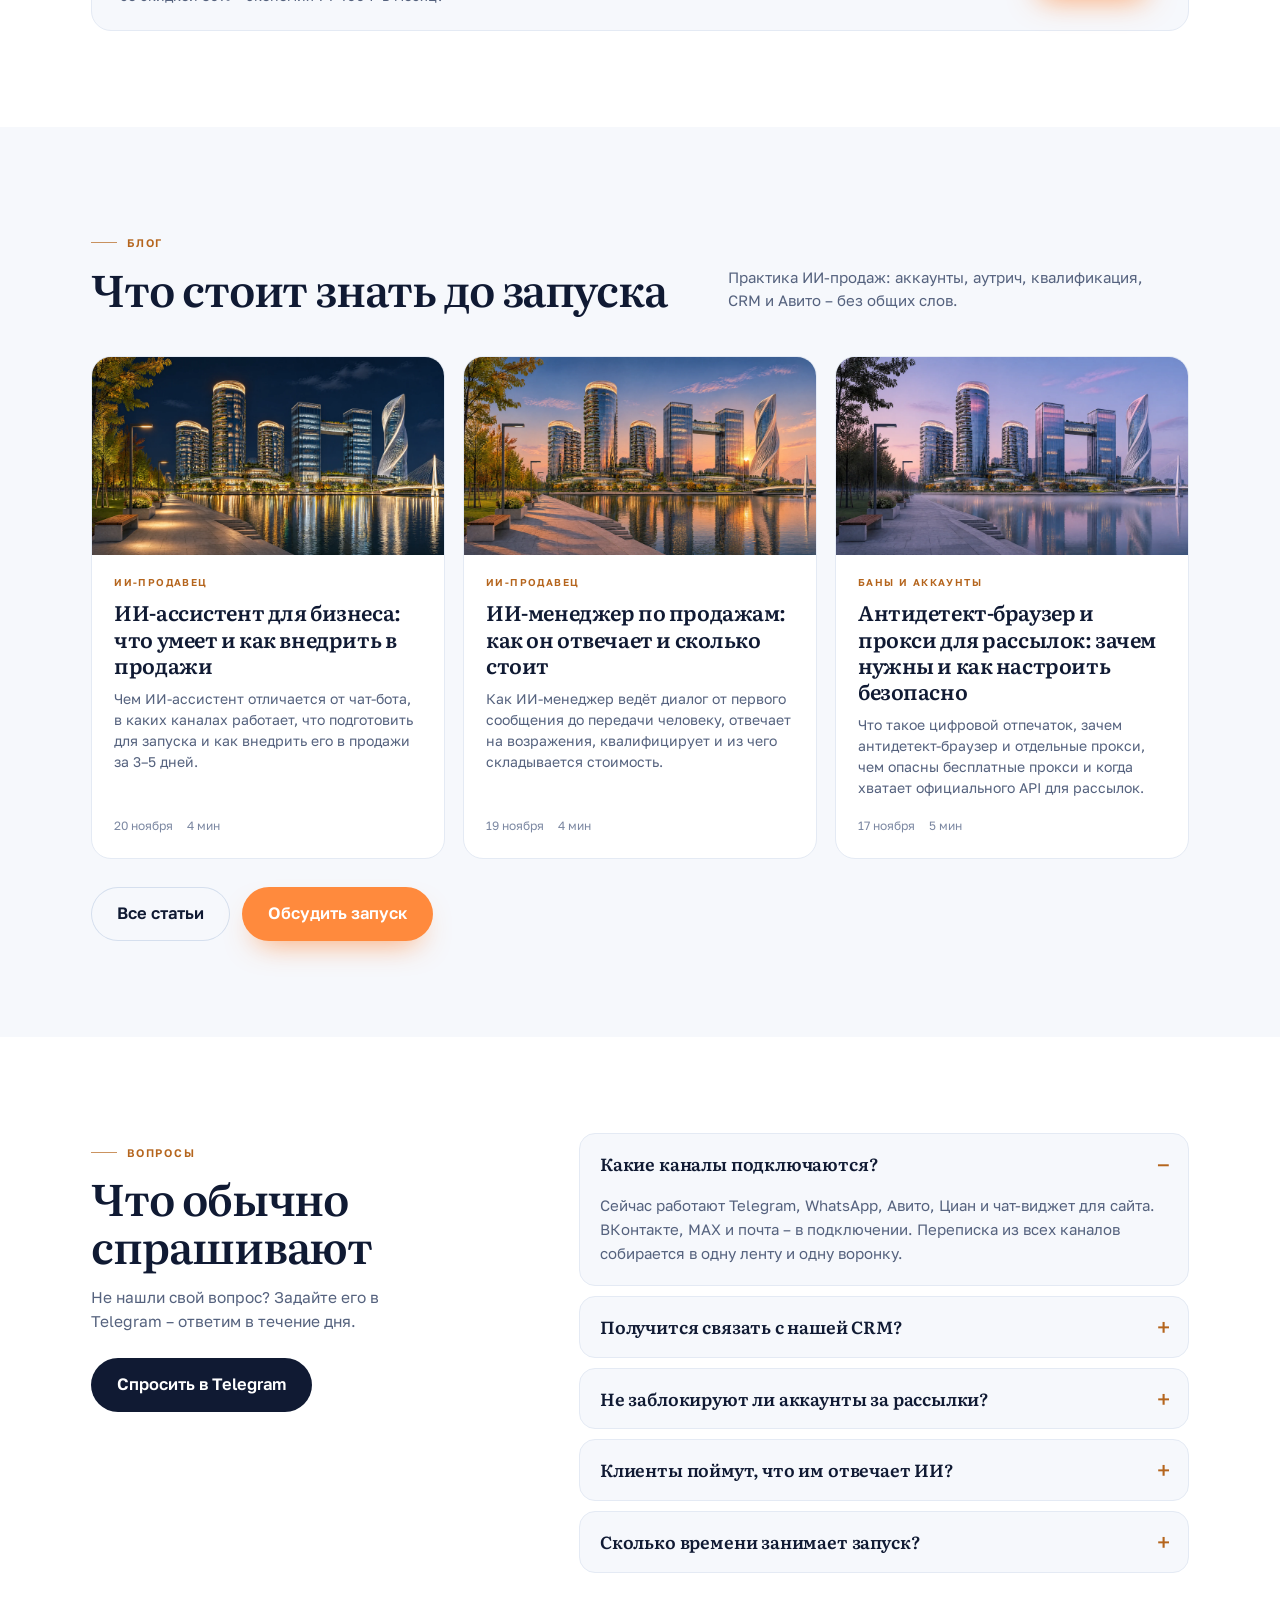
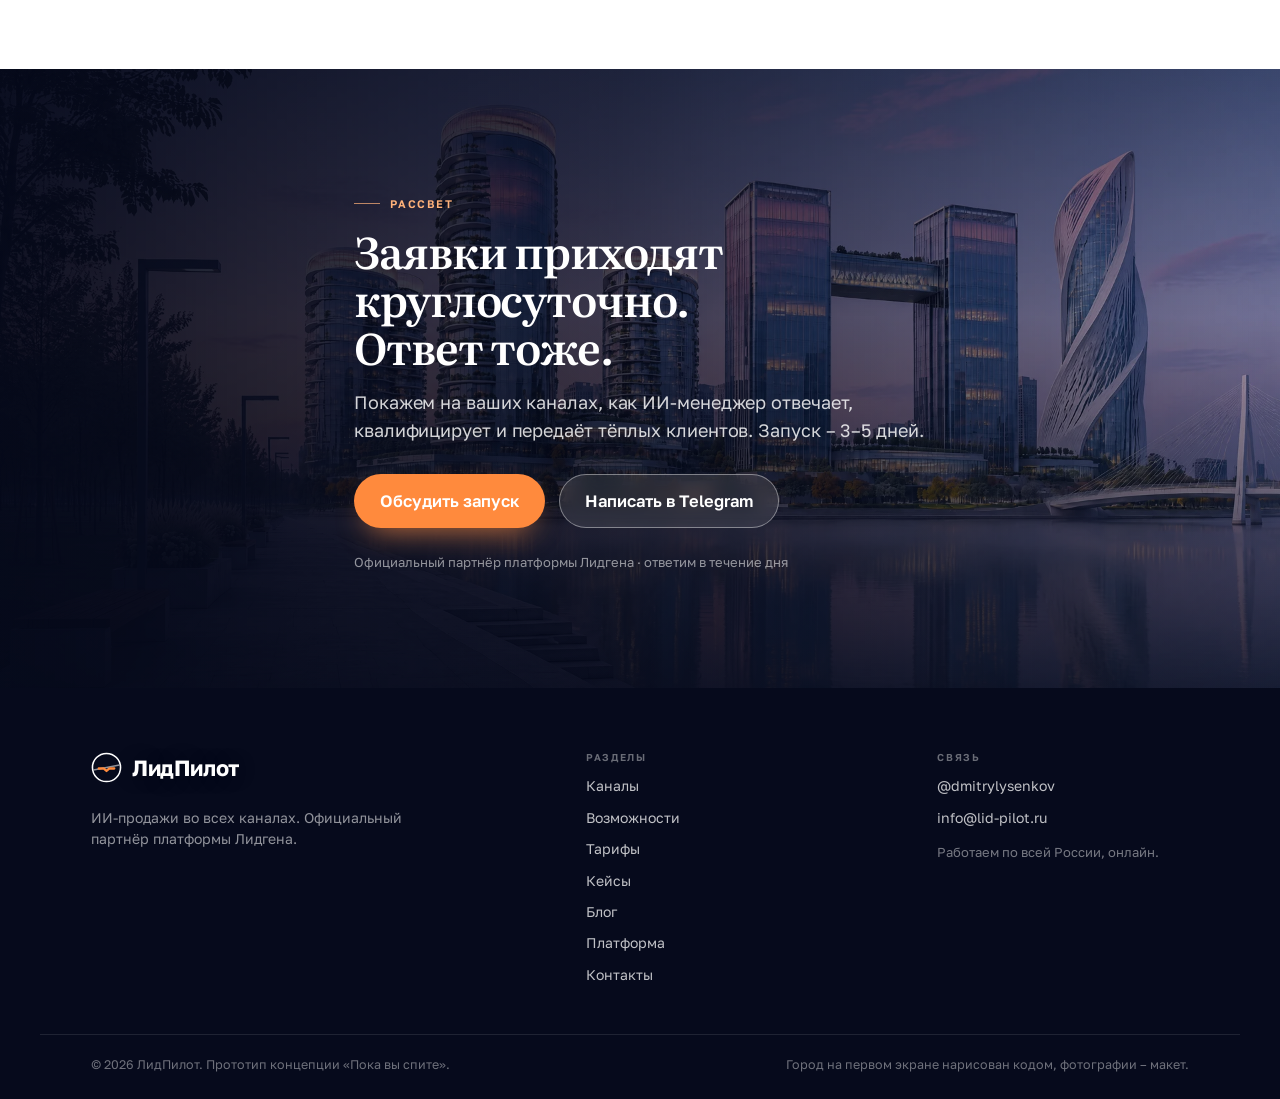
==== commit 77c36274: "Таймлайн крупнее и в одном шрифте, дудл-обои в телефоне" ====
--- a/index.html
+++ b/index.html
@@ -1,4 +1,4 @@
-<!DOCTYPE html><html lang="ru"> <head><script>document.documentElement.classList.add('js');</script><meta charset="utf-8"><meta name="viewport" content="width=device-width, initial-scale=1, viewport-fit=cover"><meta name="robots" content="noindex, nofollow"><title>ЛидПилот – пока вы спите, продажи идут</title><link rel="canonical" href="https://dmitryli52.github.io/lidpilot-noch/"><meta name="description" content="Вы закрываете ноутбук – ИИ-менеджер остаётся на связи: отвечает клиентам ночью, квалифицирует и доводит до встречи. Утром вы просыпаетесь к готовым диалогам."><meta name="theme-color" content="#060A1C"><meta property="og:type" content="website"><meta property="og:title" content="Пока вы спите, продажи идут"><meta property="og:description" content="ИИ-менеджер отвечает клиентам ночью, пока вы спите. Утром – готовые диалоги, встречи и понятная картина дня."><meta property="og:url" content="https://dmitryli52.github.io/lidpilot-noch/"><meta property="og:image" content="https://dmitryli52.github.io/lidpilot-noch/assets/noch/og-noch.jpg"><meta property="og:image:width" content="1200"><meta property="og:image:height" content="630"><meta property="og:site_name" content="ЛидПилот"><link rel="icon" type="image/svg+xml" href="https://dmitryli52.github.io/lidpilot-noch/favicon.svg"><link rel="preconnect" href="https://fonts.googleapis.com"><link rel="preconnect" href="https://fonts.gstatic.com" crossorigin><link href="https://fonts.googleapis.com/css2?family=Golos+Text:wght@400;500;600;700&family=Literata:opsz,wght@7..72,500;7..72,600&family=Onest:wght@500;600;700&display=swap&subset=cyrillic" rel="stylesheet"><link rel="stylesheet" href="https://dmitryli52.github.io/lidpilot-noch/assets/noch/noch.css?v=3"><link rel="stylesheet" href="https://dmitryli52.github.io/lidpilot-noch/assets/noch/hero.css?v=6"><script type="module" src="https://dmitryli52.github.io/lidpilot-noch/_astro/page.sJrt8mpm.js"></script></head> <body> <header class="top top_story" data-head> <div class="top__in"> <a class="logo" href="https://dmitryli52.github.io/lidpilot-noch/" aria-label="ЛидПилот – на главную"> <svg viewBox="0 0 32 32" aria-hidden="true"> <circle cx="16" cy="16" r="14.5" fill="none" stroke="currentColor" stroke-width="1.6"></circle> <path d="M2.6 18.5 29.4 13.5" stroke="currentColor" stroke-width="1.6" opacity=".55"></path> <path d="M8 17h5l3 2.6 3-2.6h5" stroke="#FF8A3D" stroke-width="2.4" fill="none" stroke-linecap="round" stroke-linejoin="round"></path> </svg>
+<!DOCTYPE html><html lang="ru"> <head><script>document.documentElement.classList.add('js');</script><meta charset="utf-8"><meta name="viewport" content="width=device-width, initial-scale=1, viewport-fit=cover"><meta name="robots" content="noindex, nofollow"><title>ЛидПилот – пока вы спите, продажи идут</title><link rel="canonical" href="https://dmitryli52.github.io/lidpilot-noch/"><meta name="description" content="Вы закрываете ноутбук – ИИ-менеджер остаётся на связи: отвечает клиентам ночью, квалифицирует и доводит до встречи. Утром вы просыпаетесь к готовым диалогам."><meta name="theme-color" content="#060A1C"><meta property="og:type" content="website"><meta property="og:title" content="Пока вы спите, продажи идут"><meta property="og:description" content="ИИ-менеджер отвечает клиентам ночью, пока вы спите. Утром – готовые диалоги, встречи и понятная картина дня."><meta property="og:url" content="https://dmitryli52.github.io/lidpilot-noch/"><meta property="og:image" content="https://dmitryli52.github.io/lidpilot-noch/assets/noch/og-noch.jpg"><meta property="og:image:width" content="1200"><meta property="og:image:height" content="630"><meta property="og:site_name" content="ЛидПилот"><link rel="icon" type="image/svg+xml" href="https://dmitryli52.github.io/lidpilot-noch/favicon.svg"><link rel="preconnect" href="https://fonts.googleapis.com"><link rel="preconnect" href="https://fonts.gstatic.com" crossorigin><link href="https://fonts.googleapis.com/css2?family=Golos+Text:wght@400;500;600;700&family=Literata:opsz,wght@7..72,500;7..72,600&family=Onest:wght@500;600;700&display=swap&subset=cyrillic" rel="stylesheet"><link rel="stylesheet" href="https://dmitryli52.github.io/lidpilot-noch/assets/noch/noch.css?v=3"><link rel="stylesheet" href="https://dmitryli52.github.io/lidpilot-noch/assets/noch/hero.css?v=7"><script type="module" src="https://dmitryli52.github.io/lidpilot-noch/_astro/page.sJrt8mpm.js"></script></head> <body> <header class="top top_story" data-head> <div class="top__in"> <a class="logo" href="https://dmitryli52.github.io/lidpilot-noch/" aria-label="ЛидПилот – на главную"> <svg viewBox="0 0 32 32" aria-hidden="true"> <circle cx="16" cy="16" r="14.5" fill="none" stroke="currentColor" stroke-width="1.6"></circle> <path d="M2.6 18.5 29.4 13.5" stroke="currentColor" stroke-width="1.6" opacity=".55"></path> <path d="M8 17h5l3 2.6 3-2.6h5" stroke="#FF8A3D" stroke-width="2.4" fill="none" stroke-linecap="round" stroke-linejoin="round"></path> </svg>
 ЛидПилот
 </a> <nav class="nav" aria-label="Разделы"> <a href="#channels">Каналы</a><a href="https://dmitryli52.github.io/lidpilot-noch/vozmozhnosti/">Возможности</a><a href="https://dmitryli52.github.io/lidpilot-noch/tarify/">Тарифы</a><a href="https://dmitryli52.github.io/lidpilot-noch/keysy/">Кейсы</a><a href="https://dmitryli52.github.io/lidpilot-noch/blog/">Блог</a><a href="https://dmitryli52.github.io/lidpilot-noch/kontakty/">Контакты</a> </nav> <a class="btn btn_ghost top__cta" href="https://t.me/dmitrylysenkov" target="_blank" rel="noopener">Получить консультацию</a> <button class="burger" type="button" aria-label="Открыть меню" aria-expanded="false" aria-controls="mmenu"> <i></i><i></i><i></i> </button> </div> </header> <div class="mmenu" id="mmenu" hidden> <div class="mmenu__top"> <span class="logo logo_menu"> <svg viewBox="0 0 32 32" aria-hidden="true"> <circle cx="16" cy="16" r="14.5" fill="none" stroke="currentColor" stroke-width="1.6"></circle> <path d="M2.6 18.5 29.4 13.5" stroke="currentColor" stroke-width="1.6" opacity=".55"></path> <path d="M8 17h5l3 2.6 3-2.6h5" stroke="#FF8A3D" stroke-width="2.4" fill="none" stroke-linecap="round" stroke-linejoin="round"></path> </svg>
 ЛидПилот
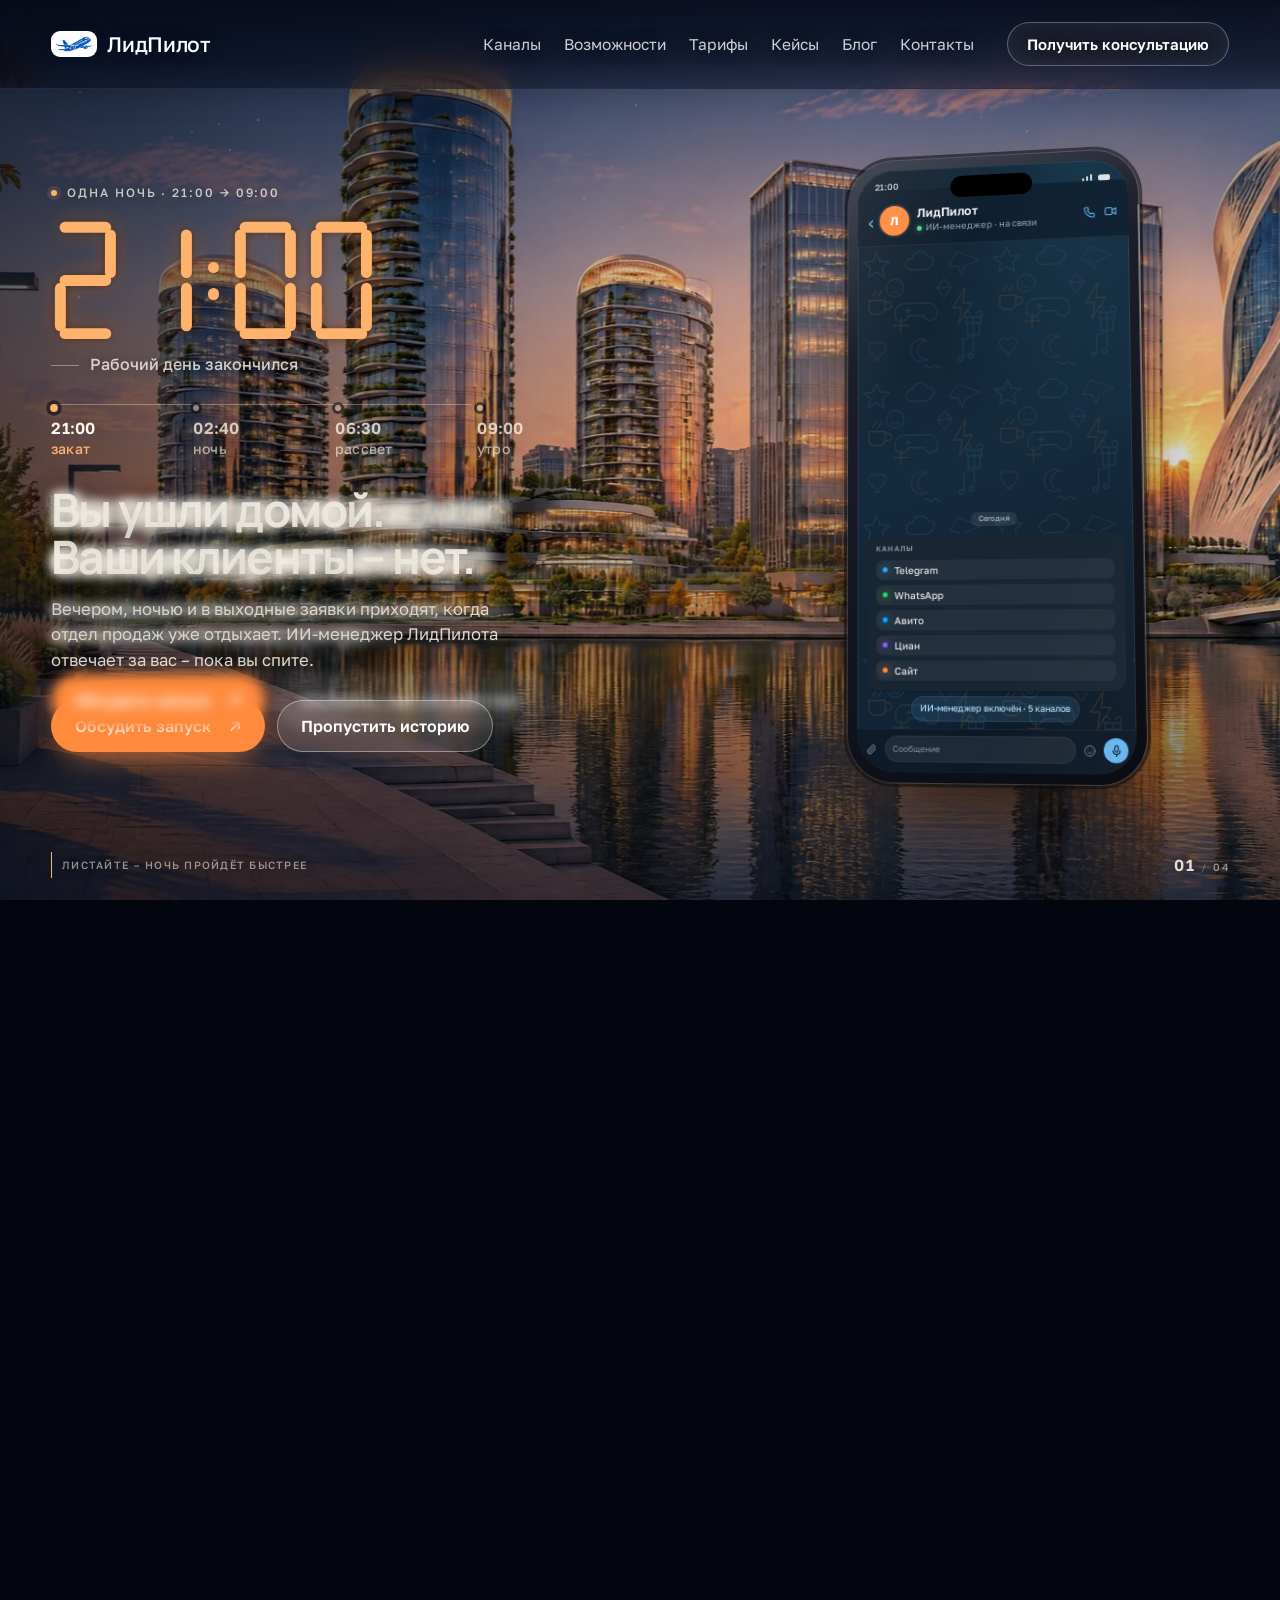
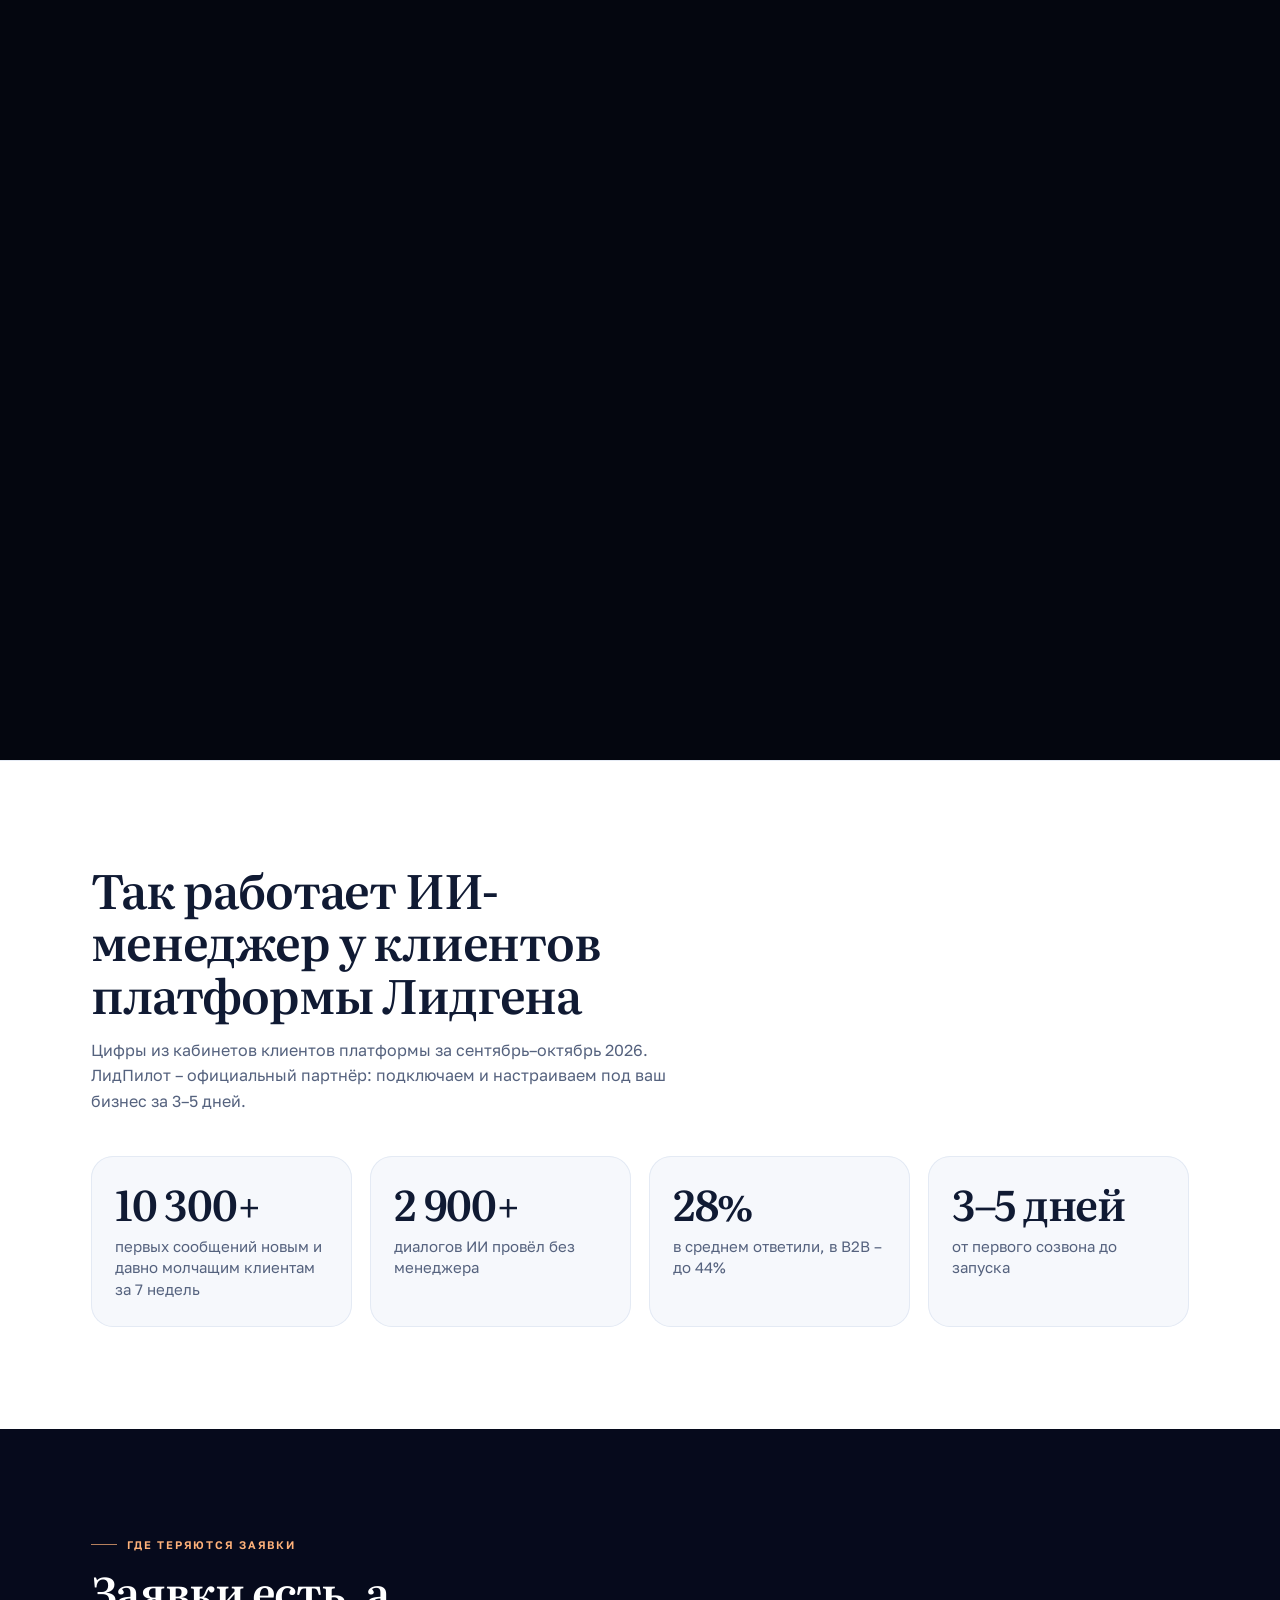
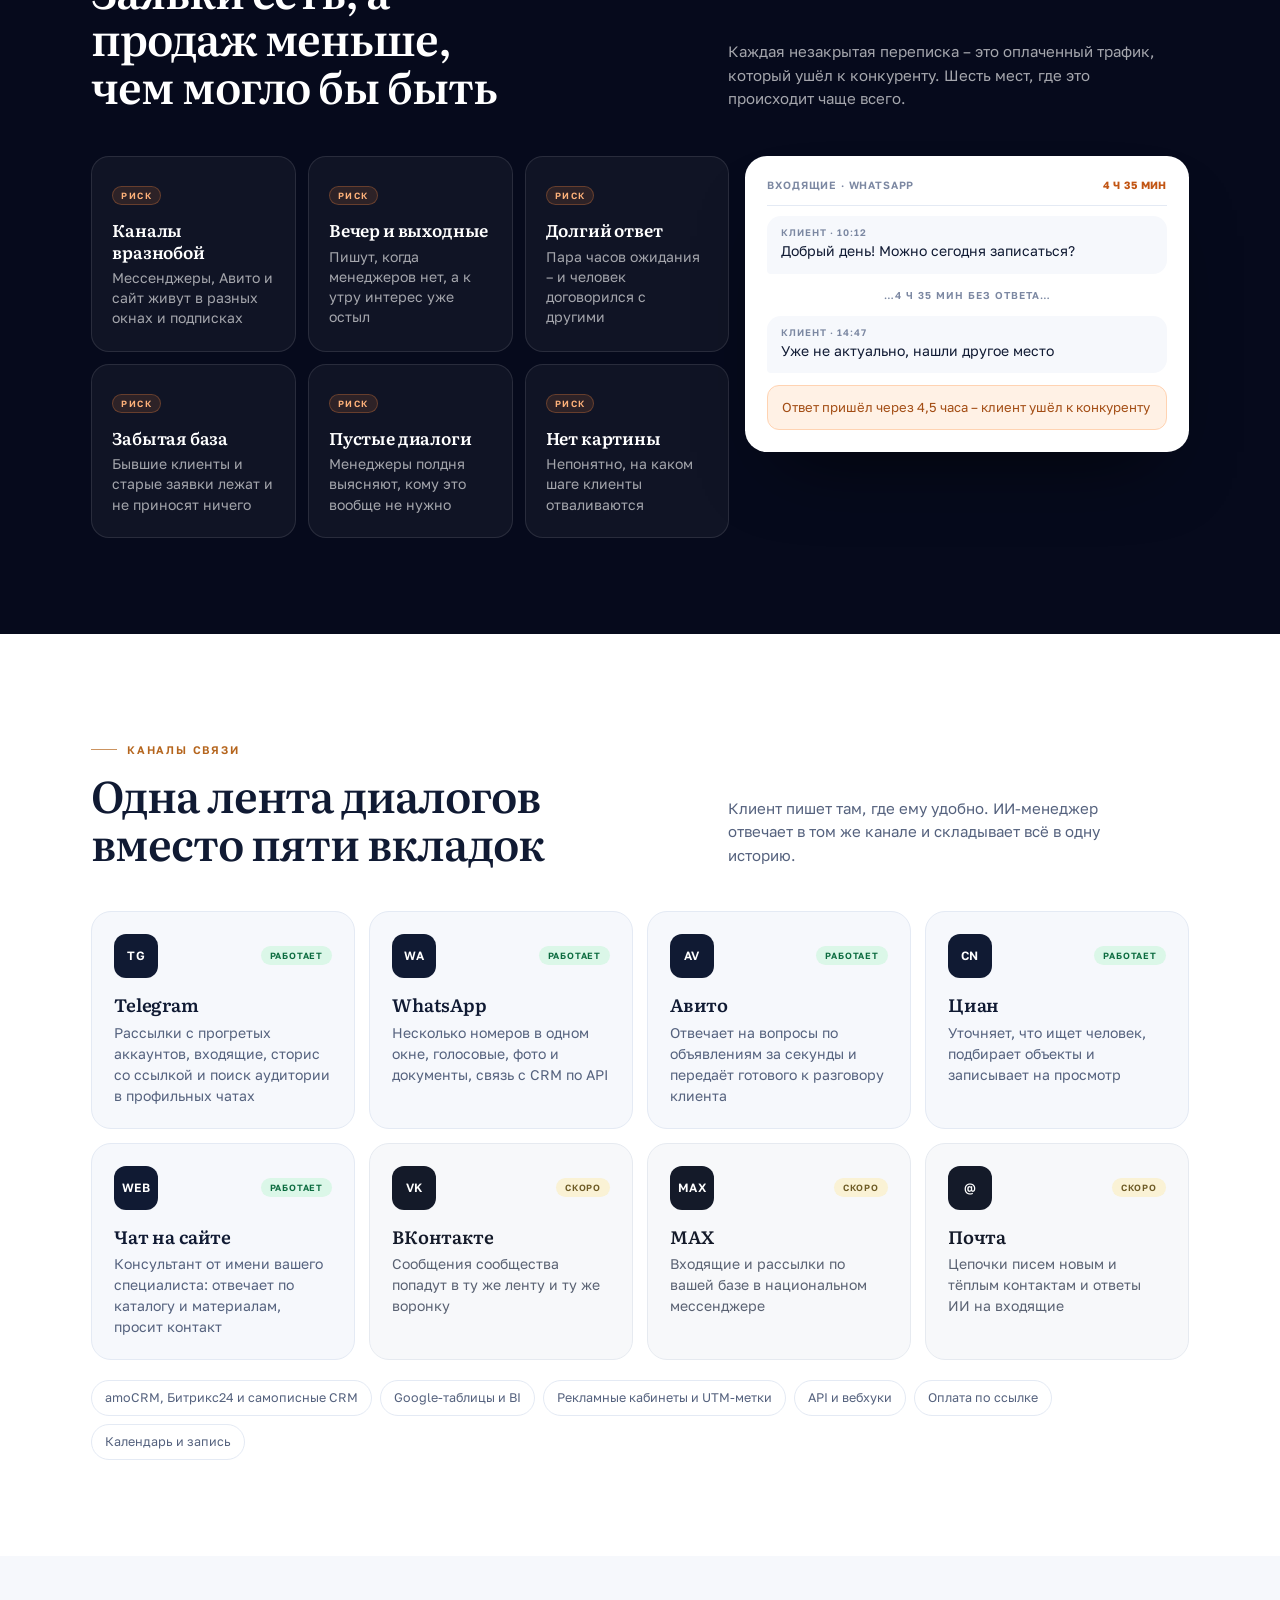
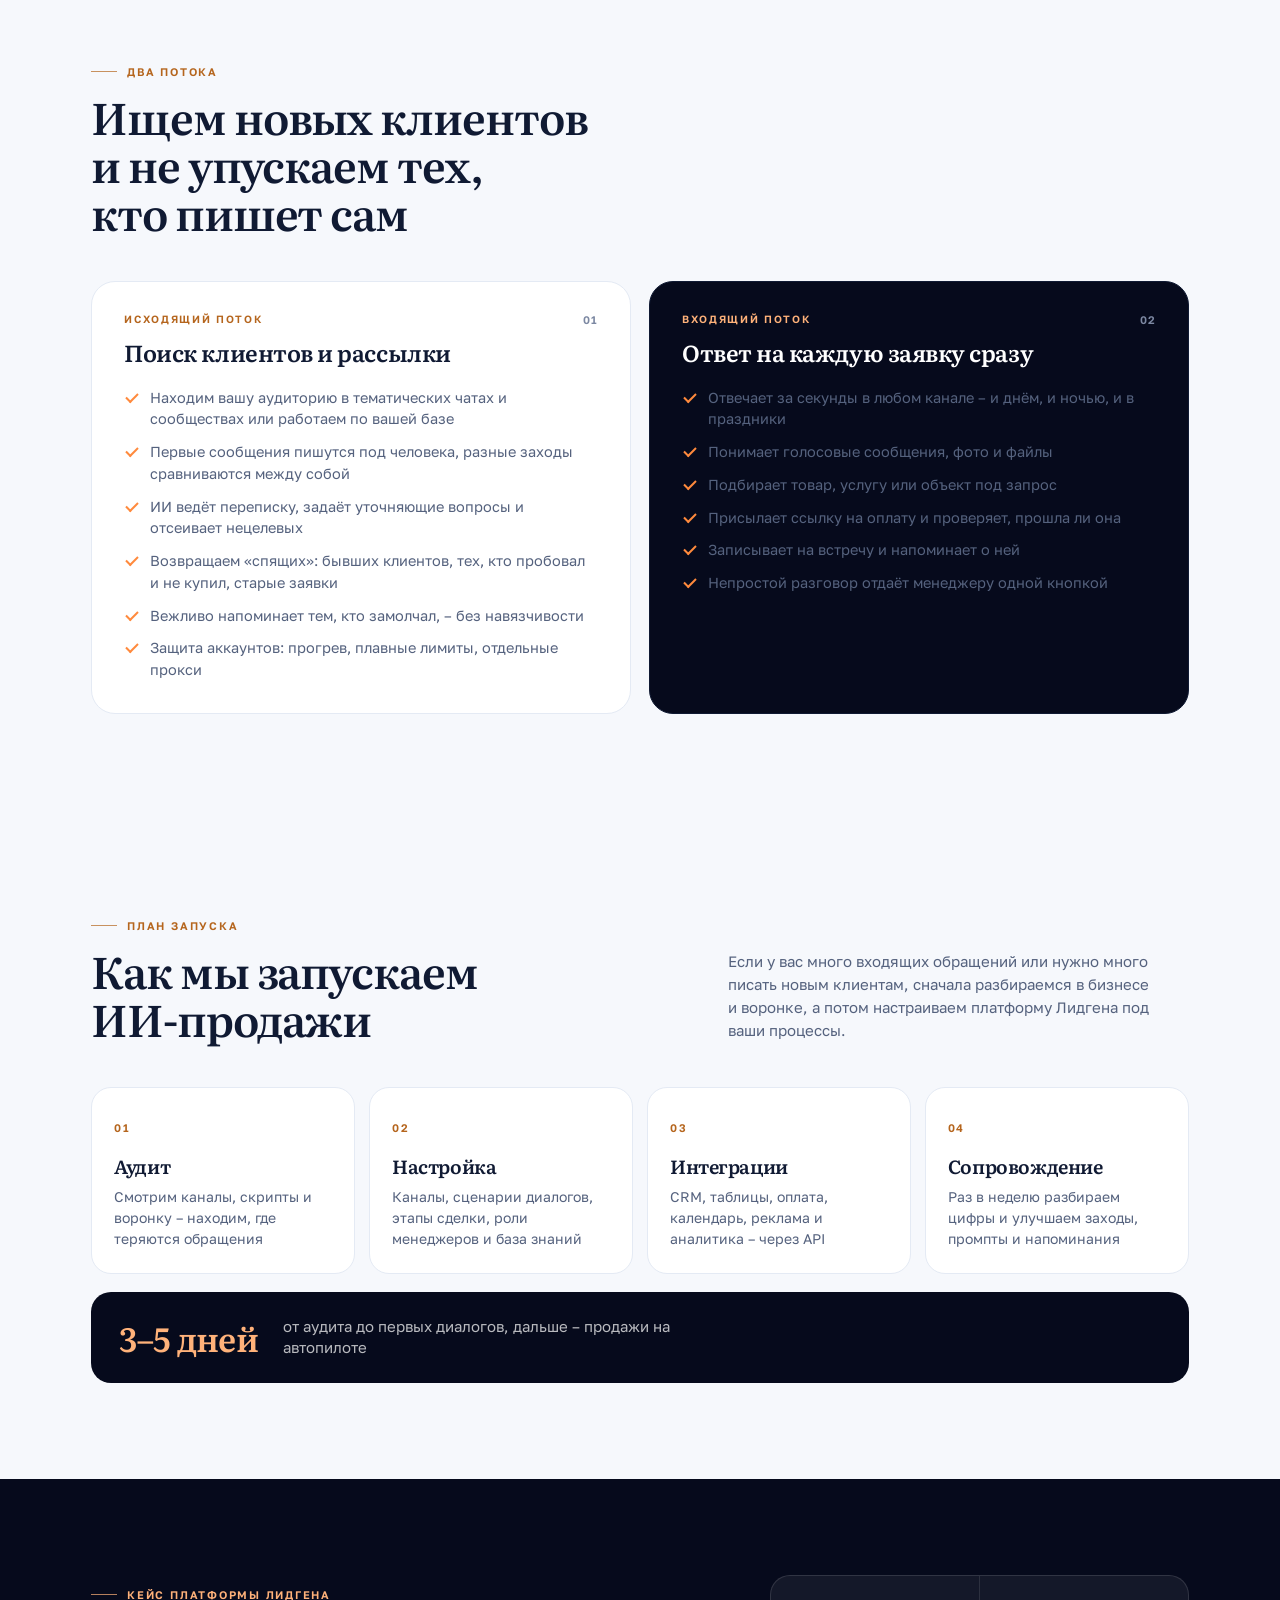
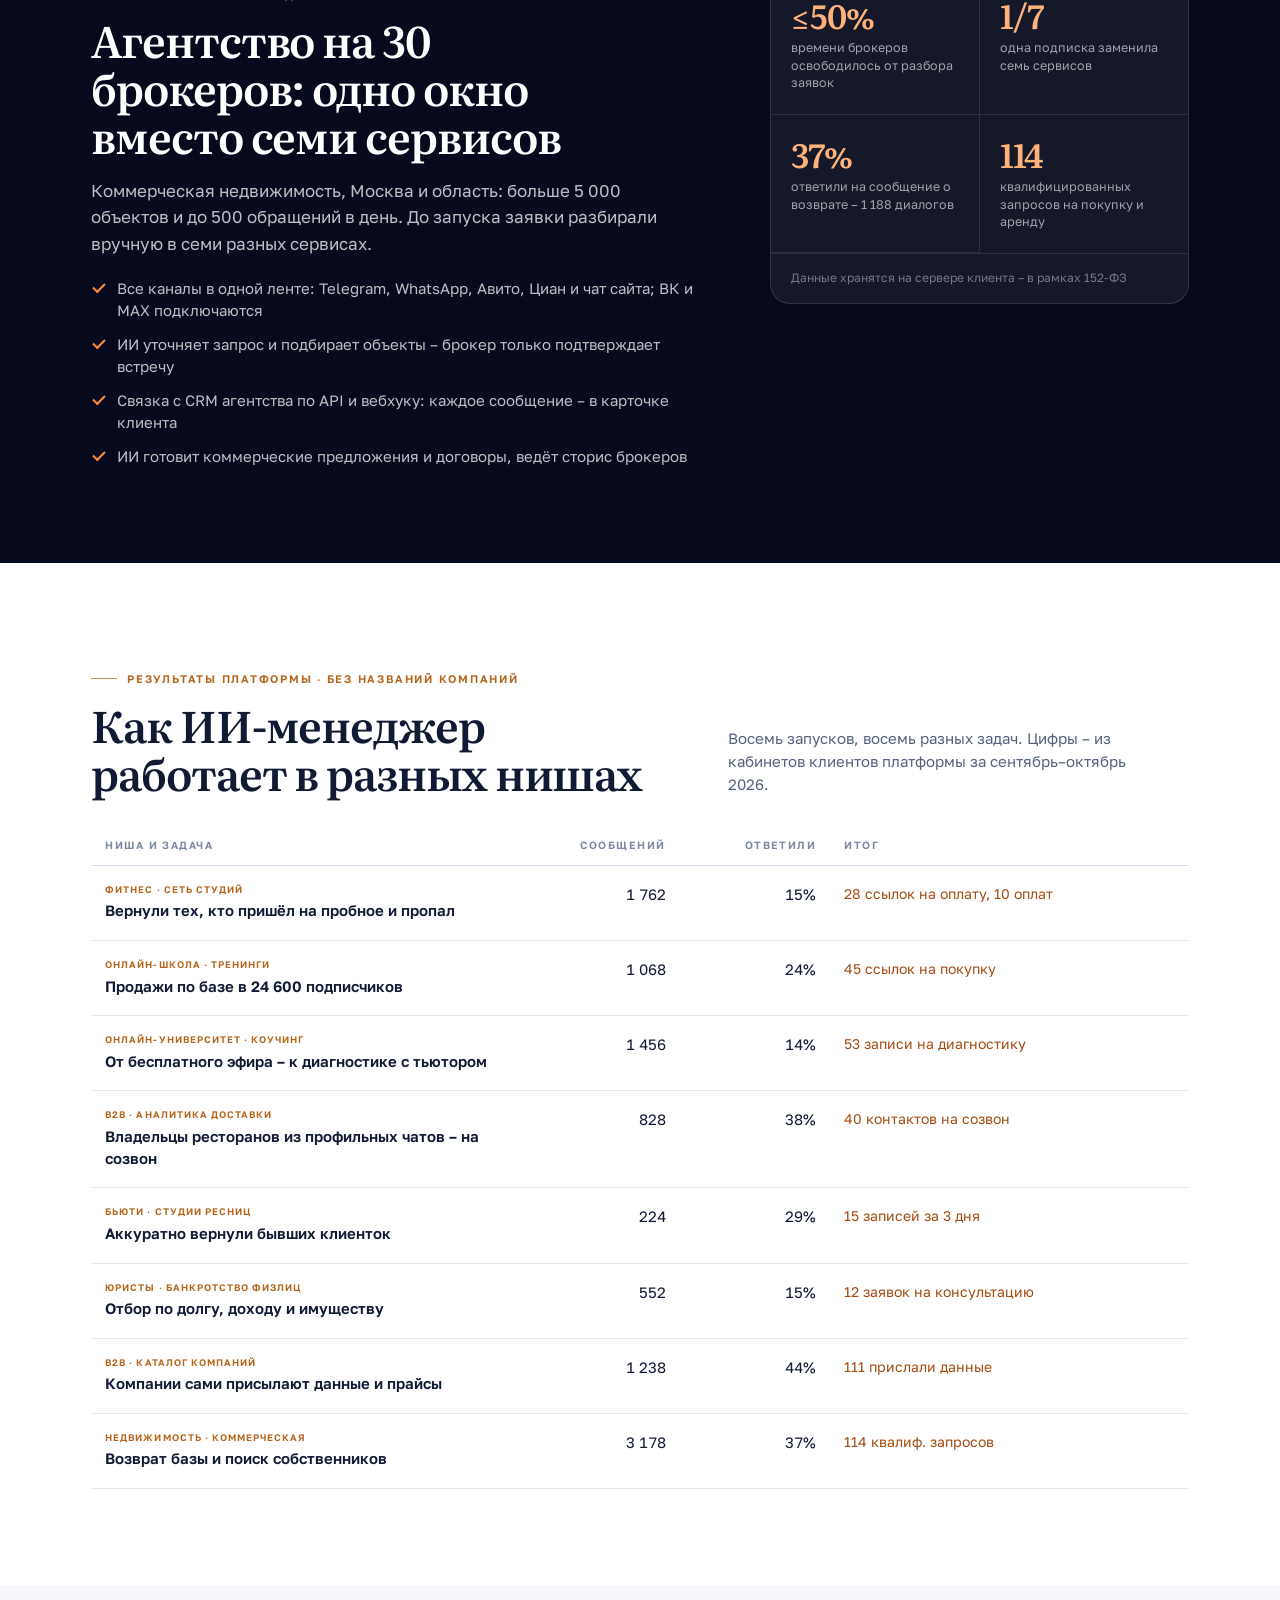
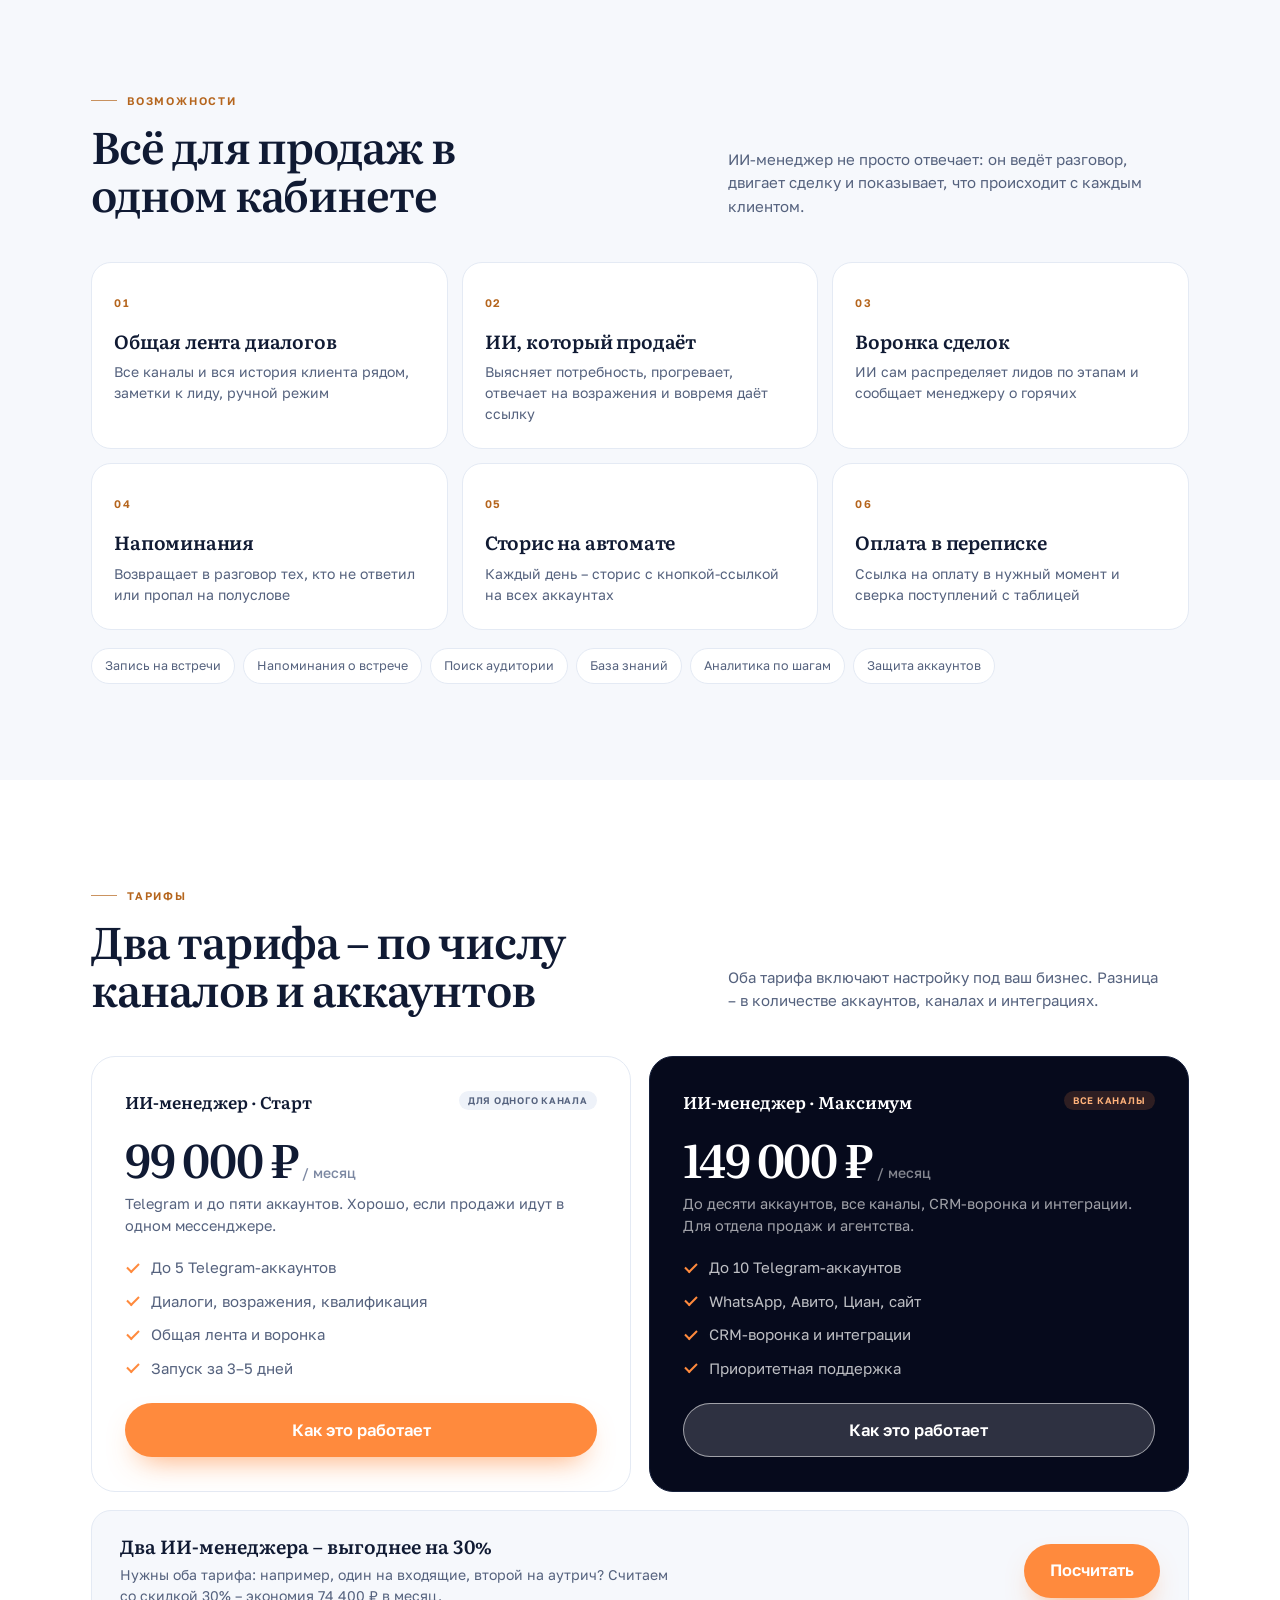
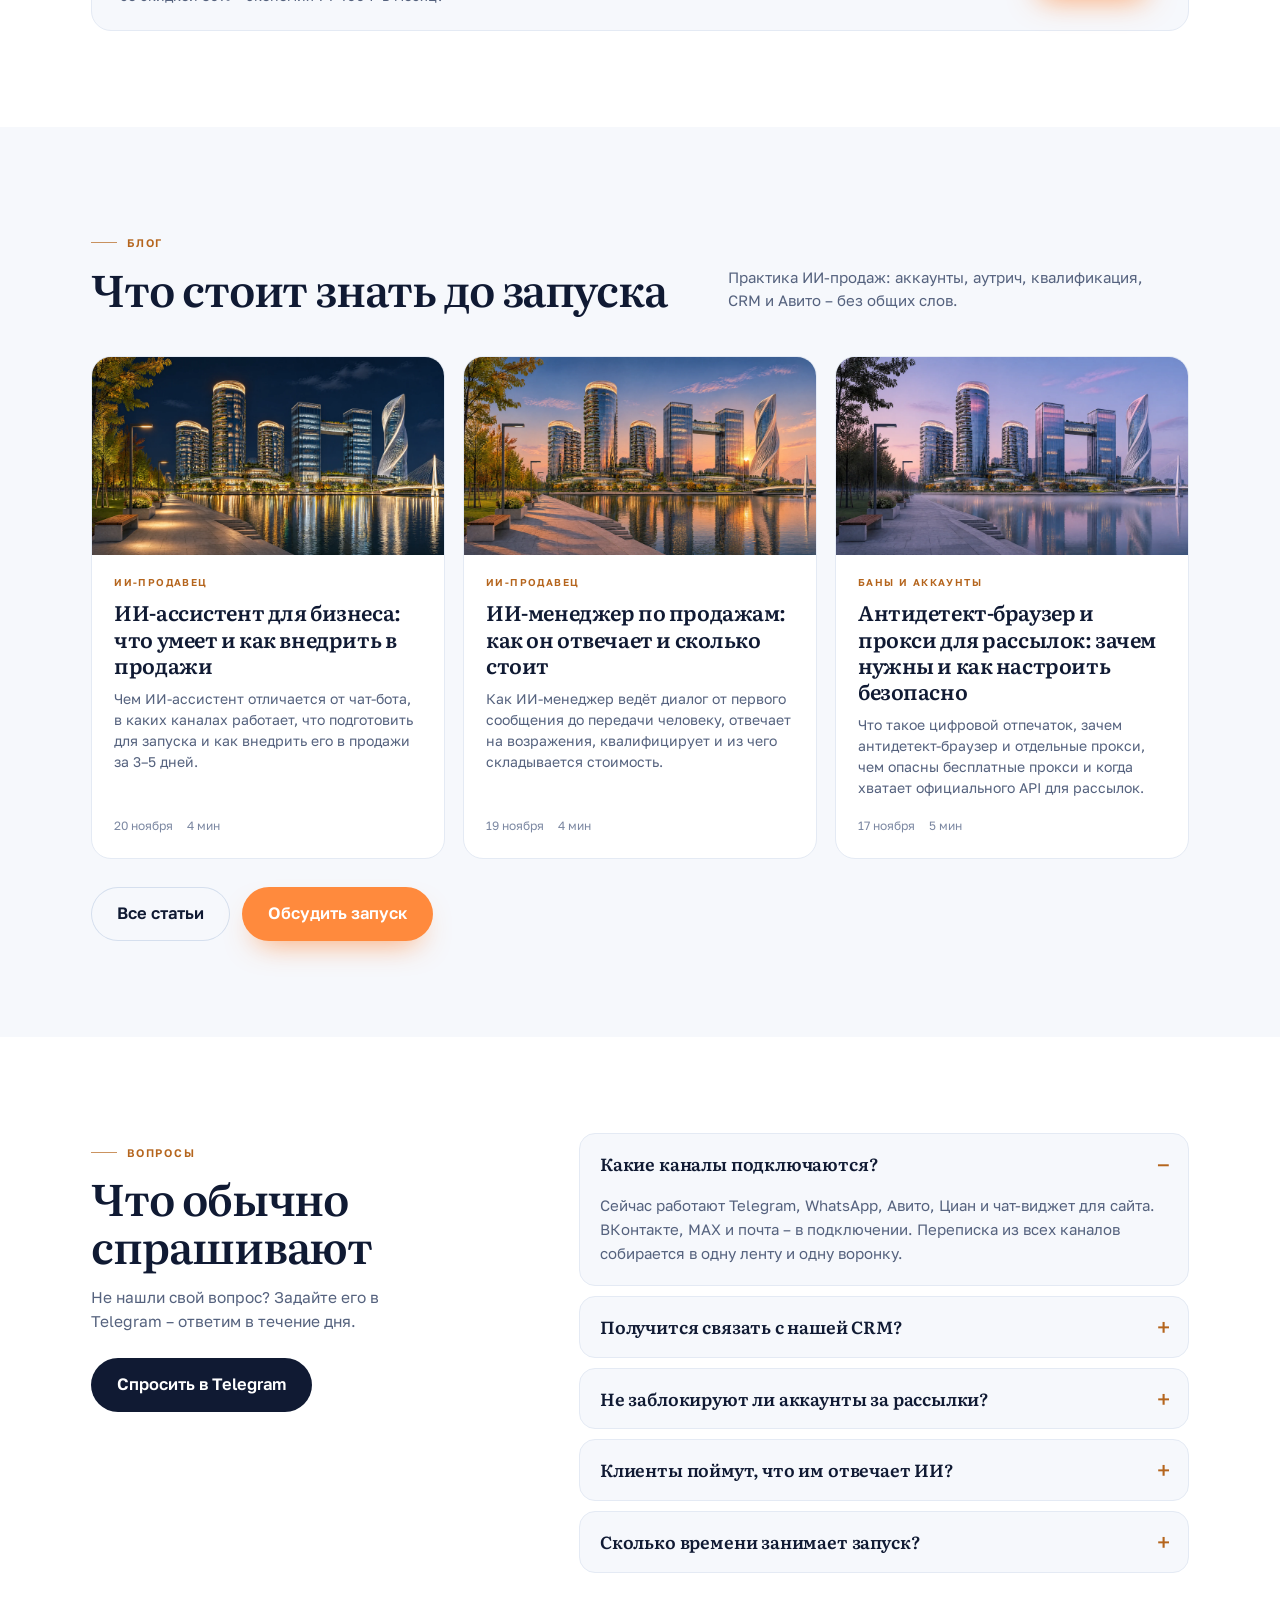
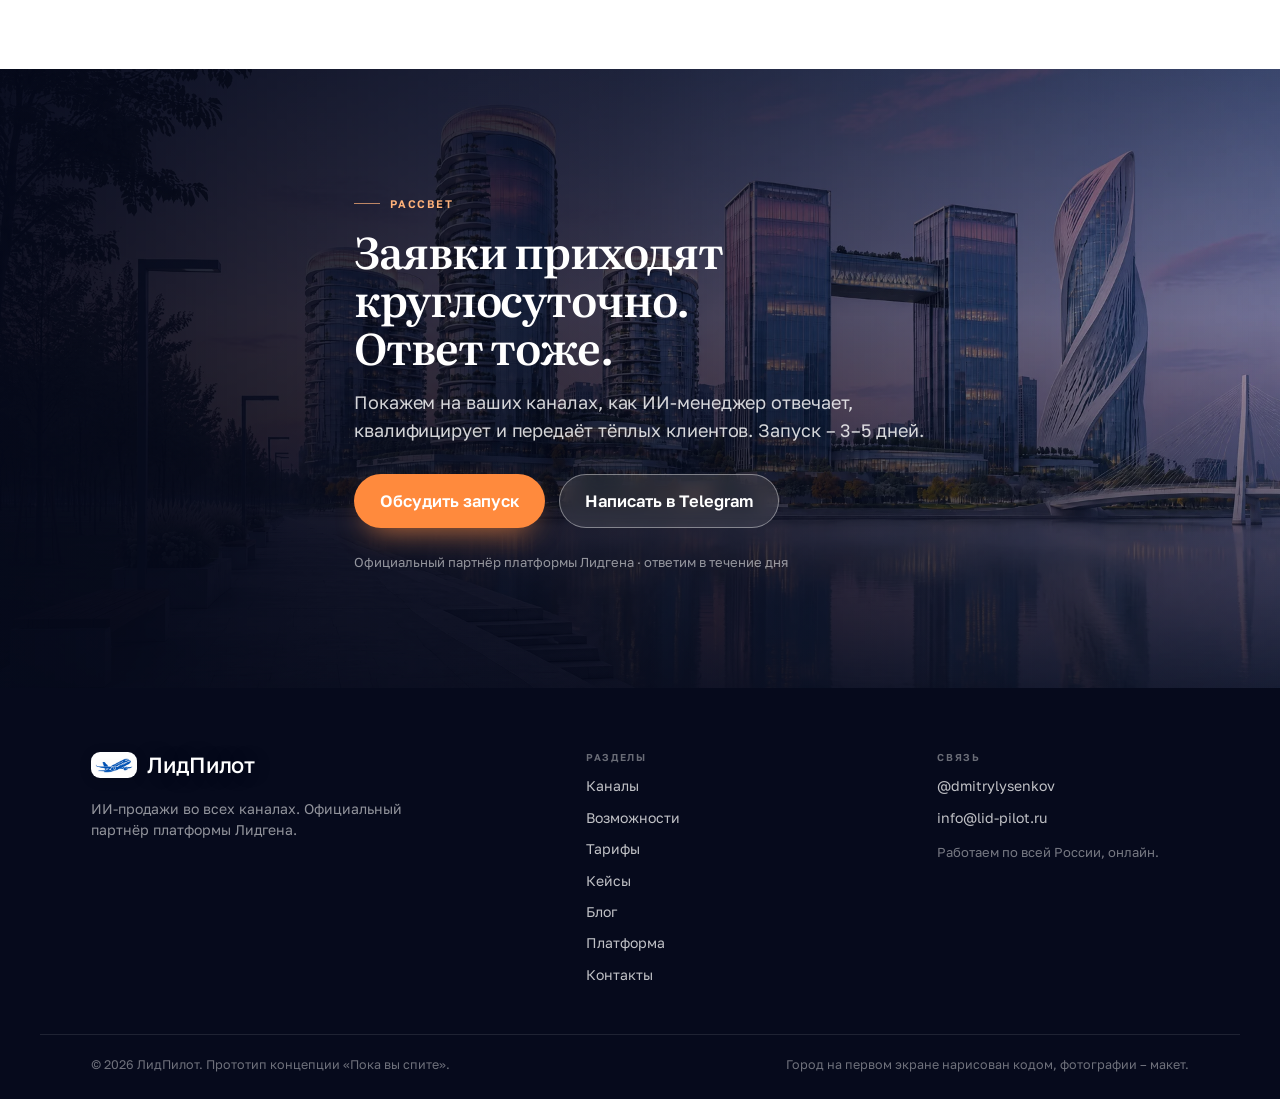
==== commit 129a7a6a: "Плашка под текст днём, шрифт Manrope, лого-самолёт и стеклянная шапка" ====
--- a/index.html
+++ b/index.html
@@ -1,8 +1,8 @@
-<!DOCTYPE html><html lang="ru"> <head><script>document.documentElement.classList.add('js');</script><meta charset="utf-8"><meta name="viewport" content="width=device-width, initial-scale=1, viewport-fit=cover"><meta name="robots" content="noindex, nofollow"><title>ЛидПилот – пока вы спите, продажи идут</title><link rel="canonical" href="https://dmitryli52.github.io/lidpilot-noch/"><meta name="description" content="Вы закрываете ноутбук – ИИ-менеджер остаётся на связи: отвечает клиентам ночью, квалифицирует и доводит до встречи. Утром вы просыпаетесь к готовым диалогам."><meta name="theme-color" content="#060A1C"><meta property="og:type" content="website"><meta property="og:title" content="Пока вы спите, продажи идут"><meta property="og:description" content="ИИ-менеджер отвечает клиентам ночью, пока вы спите. Утром – готовые диалоги, встречи и понятная картина дня."><meta property="og:url" content="https://dmitryli52.github.io/lidpilot-noch/"><meta property="og:image" content="https://dmitryli52.github.io/lidpilot-noch/assets/noch/og-noch.jpg"><meta property="og:image:width" content="1200"><meta property="og:image:height" content="630"><meta property="og:site_name" content="ЛидПилот"><link rel="icon" type="image/svg+xml" href="https://dmitryli52.github.io/lidpilot-noch/favicon.svg"><link rel="preconnect" href="https://fonts.googleapis.com"><link rel="preconnect" href="https://fonts.gstatic.com" crossorigin><link href="https://fonts.googleapis.com/css2?family=Golos+Text:wght@400;500;600;700&family=Literata:opsz,wght@7..72,500;7..72,600&family=Onest:wght@500;600;700&display=swap&subset=cyrillic" rel="stylesheet"><link rel="stylesheet" href="https://dmitryli52.github.io/lidpilot-noch/assets/noch/noch.css?v=3"><link rel="stylesheet" href="https://dmitryli52.github.io/lidpilot-noch/assets/noch/hero.css?v=7"><script type="module" src="https://dmitryli52.github.io/lidpilot-noch/_astro/page.sJrt8mpm.js"></script></head> <body> <header class="top top_story" data-head> <div class="top__in"> <a class="logo" href="https://dmitryli52.github.io/lidpilot-noch/" aria-label="ЛидПилот – на главную"> <svg viewBox="0 0 32 32" aria-hidden="true"> <circle cx="16" cy="16" r="14.5" fill="none" stroke="currentColor" stroke-width="1.6"></circle> <path d="M2.6 18.5 29.4 13.5" stroke="currentColor" stroke-width="1.6" opacity=".55"></path> <path d="M8 17h5l3 2.6 3-2.6h5" stroke="#FF8A3D" stroke-width="2.4" fill="none" stroke-linecap="round" stroke-linejoin="round"></path> </svg>
+<!DOCTYPE html><html lang="ru"> <head><script>document.documentElement.classList.add('js');</script><meta charset="utf-8"><meta name="viewport" content="width=device-width, initial-scale=1, viewport-fit=cover"><meta name="robots" content="noindex, nofollow"><title>ЛидПилот – пока вы спите, продажи идут</title><link rel="canonical" href="https://dmitryli52.github.io/lidpilot-noch/"><meta name="description" content="Вы закрываете ноутбук – ИИ-менеджер остаётся на связи: отвечает клиентам ночью, квалифицирует и доводит до встречи. Утром вы просыпаетесь к готовым диалогам."><meta name="theme-color" content="#060A1C"><meta property="og:type" content="website"><meta property="og:title" content="Пока вы спите, продажи идут"><meta property="og:description" content="ИИ-менеджер отвечает клиентам ночью, пока вы спите. Утром – готовые диалоги, встречи и понятная картина дня."><meta property="og:url" content="https://dmitryli52.github.io/lidpilot-noch/"><meta property="og:image" content="https://dmitryli52.github.io/lidpilot-noch/assets/noch/og-noch.jpg"><meta property="og:image:width" content="1200"><meta property="og:image:height" content="630"><meta property="og:site_name" content="ЛидПилот"><link rel="icon" type="image/svg+xml" href="https://dmitryli52.github.io/lidpilot-noch/favicon.svg"><link rel="preconnect" href="https://fonts.googleapis.com"><link rel="preconnect" href="https://fonts.gstatic.com" crossorigin><link href="https://fonts.googleapis.com/css2?family=Golos+Text:wght@400;500;600;700&family=Literata:opsz,wght@7..72,500;7..72,600&family=Manrope:wght@600;700;800&display=swap&subset=cyrillic" rel="stylesheet"><link rel="stylesheet" href="https://dmitryli52.github.io/lidpilot-noch/assets/noch/noch.css?v=4"><link rel="stylesheet" href="https://dmitryli52.github.io/lidpilot-noch/assets/noch/hero.css?v=8"><script type="module" src="https://dmitryli52.github.io/lidpilot-noch/_astro/page.sJrt8mpm.js"></script></head> <body> <header class="top top_story" data-head> <div class="top__in"> <a class="logo" href="https://dmitryli52.github.io/lidpilot-noch/" aria-label="ЛидПилот – на главную"> <span class="logo__badge"><img src="https://dmitryli52.github.io/lidpilot-noch/assets/noch/logo-plane.png" alt="" width="44" height="18" decoding="async"></span>
 ЛидПилот
-</a> <nav class="nav" aria-label="Разделы"> <a href="#channels">Каналы</a><a href="https://dmitryli52.github.io/lidpilot-noch/vozmozhnosti/">Возможности</a><a href="https://dmitryli52.github.io/lidpilot-noch/tarify/">Тарифы</a><a href="https://dmitryli52.github.io/lidpilot-noch/keysy/">Кейсы</a><a href="https://dmitryli52.github.io/lidpilot-noch/blog/">Блог</a><a href="https://dmitryli52.github.io/lidpilot-noch/kontakty/">Контакты</a> </nav> <a class="btn btn_ghost top__cta" href="https://t.me/dmitrylysenkov" target="_blank" rel="noopener">Получить консультацию</a> <button class="burger" type="button" aria-label="Открыть меню" aria-expanded="false" aria-controls="mmenu"> <i></i><i></i><i></i> </button> </div> </header> <div class="mmenu" id="mmenu" hidden> <div class="mmenu__top"> <span class="logo logo_menu"> <svg viewBox="0 0 32 32" aria-hidden="true"> <circle cx="16" cy="16" r="14.5" fill="none" stroke="currentColor" stroke-width="1.6"></circle> <path d="M2.6 18.5 29.4 13.5" stroke="currentColor" stroke-width="1.6" opacity=".55"></path> <path d="M8 17h5l3 2.6 3-2.6h5" stroke="#FF8A3D" stroke-width="2.4" fill="none" stroke-linecap="round" stroke-linejoin="round"></path> </svg>
+</a> <nav class="nav" aria-label="Разделы"> <a href="#channels">Каналы</a><a href="https://dmitryli52.github.io/lidpilot-noch/vozmozhnosti/">Возможности</a><a href="https://dmitryli52.github.io/lidpilot-noch/tarify/">Тарифы</a><a href="https://dmitryli52.github.io/lidpilot-noch/keysy/">Кейсы</a><a href="https://dmitryli52.github.io/lidpilot-noch/blog/">Блог</a><a href="https://dmitryli52.github.io/lidpilot-noch/kontakty/">Контакты</a> </nav> <a class="btn btn_ghost top__cta" href="https://t.me/dmitrylysenkov" target="_blank" rel="noopener">Получить консультацию</a> <button class="burger" type="button" aria-label="Открыть меню" aria-expanded="false" aria-controls="mmenu"> <i></i><i></i><i></i> </button> </div> </header> <div class="mmenu" id="mmenu" hidden> <div class="mmenu__top"> <span class="logo logo_menu"> <span class="logo__badge"><img src="https://dmitryli52.github.io/lidpilot-noch/assets/noch/logo-plane.png" alt="" width="44" height="18" decoding="async"></span>
 ЛидПилот
-</span> <button class="mmenu__close" type="button" aria-label="Закрыть меню">×</button> </div> <nav class="mmenu__nav" aria-label="Разделы"> <a href="#channels">Каналы</a><a href="https://dmitryli52.github.io/lidpilot-noch/vozmozhnosti/">Возможности</a><a href="https://dmitryli52.github.io/lidpilot-noch/tarify/">Тарифы</a><a href="https://dmitryli52.github.io/lidpilot-noch/keysy/">Кейсы</a><a href="https://dmitryli52.github.io/lidpilot-noch/blog/">Блог</a><a href="https://dmitryli52.github.io/lidpilot-noch/kontakty/">Контакты</a> <a href="https://dmitryli52.github.io/lidpilot-noch/platforma/">Платформа</a> </nav> <p class="mmenu__note">ИИ-менеджер продаж в Telegram, WhatsApp, на Авито, Циан и сайте. Официальный партнёр платформы Лидгена.</p> <div class="mmenu__cta"> <a class="btn btn_sun" href="https://t.me/dmitrylysenkov" target="_blank" rel="noopener">Обсудить запуск</a> <a class="btn btn_ghost" href="mailto:info@lid-pilot.ru">info@lid-pilot.ru</a> </div> </div> <main> <section class="story" id="top" data-story aria-label="Одна ночь: как ИИ-менеджер отвечает клиентам, пока вы спите"> <div class="story__frame" data-frame data-step="0"> <div class="story__bg" aria-hidden="true"> <img class="story__img is-on" data-img="0" src="https://dmitryli52.github.io/lidpilot-noch/assets/noch/city-sunset.webp" alt="" width="1920" height="1080" loading="eager" decoding="async" fetchpriority="high" style="object-position:50% 50%"><img class="story__img" data-img="1" src="https://dmitryli52.github.io/lidpilot-noch/assets/noch/city-night.webp" alt="" width="1920" height="1080" loading="lazy" decoding="async" fetchpriority="auto" style="object-position:50% 50%"><img class="story__img" data-img="2" src="https://dmitryli52.github.io/lidpilot-noch/assets/noch/city-dawn.webp" alt="" width="1920" height="1080" loading="lazy" decoding="async" fetchpriority="auto" style="object-position:50% 50%"><img class="story__img" data-img="3" src="https://dmitryli52.github.io/lidpilot-noch/assets/noch/city-day.webp" alt="" width="1920" height="1080" loading="lazy" decoding="async" fetchpriority="auto" style="object-position:50% 50%"> </div> <div class="story__shade" aria-hidden="true"></div> <div class="story__light" aria-hidden="true"></div> <div class="story__sun" aria-hidden="true"></div> <div class="story__stars" data-stars aria-hidden="true"> <i style="left:80.46%;top:72.92%;animation-delay:-1.64s;--s:1"></i><i style="left:13.23%;top:43.82%;animation-delay:-0.54s;--s:1.25"></i><i style="left:44.62%;top:84.04%;animation-delay:-0.87s;--s:1.5"></i><i style="left:60.24%;top:38.58%;animation-delay:-2.55s;--s:1"></i><i style="left:85.06%;top:48.79%;animation-delay:-0.54s;--s:1.25"></i><i style="left:22.67%;top:73.49%;animation-delay:-1.7s;--s:1.5"></i><i style="left:14.38%;top:11.16%;animation-delay:-1.85s;--s:1"></i><i style="left:96.22%;top:71.27%;animation-delay:-1.2s;--s:1.25"></i><i style="left:77.56%;top:73.73%;animation-delay:-0.95s;--s:1.5"></i><i style="left:0.58%;top:84.57%;animation-delay:-2.05s;--s:1"></i><i style="left:33.75%;top:7.18%;animation-delay:-0.11s;--s:1.25"></i><i style="left:71.81%;top:34.76%;animation-delay:-1.34s;--s:1.5"></i><i style="left:28.74%;top:47.78%;animation-delay:-2.56s;--s:1"></i><i style="left:66.34%;top:52.5%;animation-delay:-0.14s;--s:1.25"></i><i style="left:34.82%;top:56.78%;animation-delay:-2.23s;--s:1.5"></i><i style="left:52.71%;top:38.57%;animation-delay:-2.09s;--s:1"></i><i style="left:17.9%;top:21.27%;animation-delay:-0.21s;--s:1.25"></i><i style="left:56.89%;top:72.22%;animation-delay:-0.86s;--s:1.5"></i><i style="left:49.23%;top:64.46%;animation-delay:-1.06s;--s:1"></i><i style="left:15.14%;top:66.7%;animation-delay:-1.45s;--s:1.25"></i><i style="left:35.53%;top:27.76%;animation-delay:-2.44s;--s:1.5"></i><i style="left:87.62%;top:4.31%;animation-delay:-1.98s;--s:1"></i><i style="left:8.11%;top:73.71%;animation-delay:-2.51s;--s:1.25"></i><i style="left:32.08%;top:58.94%;animation-delay:-1.65s;--s:1.5"></i><i style="left:57.22%;top:61.3%;animation-delay:-0.37s;--s:1"></i><i style="left:49.64%;top:3.3%;animation-delay:-2.4s;--s:1.25"></i><i style="left:53.3%;top:58.05%;animation-delay:-2.68s;--s:1.5"></i><i style="left:76.56%;top:16.67%;animation-delay:-0.16s;--s:1"></i><i style="left:29.53%;top:2.89%;animation-delay:-1.34s;--s:1.25"></i><i style="left:6.82%;top:47.67%;animation-delay:-1.73s;--s:1.5"></i><i style="left:35.24%;top:58.12%;animation-delay:-2.18s;--s:1"></i><i style="left:80.14%;top:18.51%;animation-delay:-1.28s;--s:1.25"></i><i style="left:9.85%;top:85.39%;animation-delay:-2.37s;--s:1.5"></i><i style="left:26.77%;top:33.38%;animation-delay:-2.17s;--s:1"></i><i style="left:63.83%;top:61.17%;animation-delay:-0.92s;--s:1.25"></i><i style="left:33.81%;top:22.73%;animation-delay:-0.78s;--s:1.5"></i><i style="left:71.78%;top:51.07%;animation-delay:-1.23s;--s:1"></i><i style="left:4.13%;top:85.4%;animation-delay:-2.35s;--s:1.25"></i><i style="left:75.54%;top:63.5%;animation-delay:-1.93s;--s:1.5"></i><i style="left:14.91%;top:18.67%;animation-delay:-2.16s;--s:1"></i><i style="left:66.55%;top:53.47%;animation-delay:-0.49s;--s:1.25"></i><i style="left:39.16%;top:66.16%;animation-delay:-2.88s;--s:1.5"></i><i style="left:87.42%;top:11.44%;animation-delay:-2.74s;--s:1"></i><i style="left:47.05%;top:87.88%;animation-delay:-0.89s;--s:1.25"></i><i style="left:34.54%;top:83.59%;animation-delay:-2.23s;--s:1.5"></i><i style="left:47.78%;top:4.92%;animation-delay:-1.69s;--s:1"></i><i style="left:45.55%;top:28.09%;animation-delay:-2.79s;--s:1.25"></i><i style="left:78.24%;top:33.86%;animation-delay:-1.86s;--s:1.5"></i><i style="left:37.85%;top:24.06%;animation-delay:-2.07s;--s:1"></i><i style="left:71.89%;top:8.5%;animation-delay:-0.52s;--s:1.25"></i><i style="left:90.81%;top:67.08%;animation-delay:-2.4s;--s:1.5"></i><i style="left:81.12%;top:66.97%;animation-delay:-2.86s;--s:1"></i><i style="left:98.84%;top:77.13%;animation-delay:-1.75s;--s:1.25"></i><i style="left:6.07%;top:42.16%;animation-delay:-0.57s;--s:1.5"></i><i style="left:94.35%;top:66.01%;animation-delay:-1.39s;--s:1"></i><i style="left:98.73%;top:86.18%;animation-delay:-1.99s;--s:1.25"></i><i style="left:35.12%;top:24.38%;animation-delay:-0.46s;--s:1.5"></i><i style="left:20.88%;top:56.34%;animation-delay:-1.02s;--s:1"></i><i style="left:84.5%;top:57.63%;animation-delay:-0.76s;--s:1.25"></i><i style="left:79.45%;top:61.82%;animation-delay:-0.9s;--s:1.5"></i><i style="left:73.47%;top:91.64%;animation-delay:-1.48s;--s:1"></i><i style="left:99.56%;top:98.64%;animation-delay:-1.35s;--s:1.25"></i><i style="left:73.71%;top:71.76%;animation-delay:-2.43s;--s:1.5"></i><i style="left:48.49%;top:32.26%;animation-delay:-2.87s;--s:1"></i><i style="left:49.62%;top:14.83%;animation-delay:-0.78s;--s:1.25"></i><i style="left:30.13%;top:60.82%;animation-delay:-0.63s;--s:1.5"></i><i style="left:88.35%;top:69.72%;animation-delay:-1.47s;--s:1"></i><i style="left:62.25%;top:59.48%;animation-delay:-0.5s;--s:1.25"></i><i style="left:17.89%;top:42.43%;animation-delay:-0.48s;--s:1.5"></i><i style="left:73.03%;top:33.25%;animation-delay:-2.53s;--s:1"></i><i style="left:44.24%;top:76.16%;animation-delay:-0.15s;--s:1.25"></i><i style="left:20.55%;top:60.15%;animation-delay:-2.17s;--s:1.5"></i><i style="left:63.67%;top:37.22%;animation-delay:-2.85s;--s:1"></i><i style="left:67.87%;top:43.01%;animation-delay:-1.03s;--s:1.25"></i><i style="left:1.48%;top:72.72%;animation-delay:-0.35s;--s:1.5"></i><i style="left:10.57%;top:27.76%;animation-delay:-0.09s;--s:1"></i><i style="left:11.14%;top:9.39%;animation-delay:-2.37s;--s:1.25"></i><i style="left:15.1%;top:93.44%;animation-delay:-0.85s;--s:1.5"></i><i style="left:67.74%;top:62.95%;animation-delay:-1.78s;--s:1"></i><i style="left:20.68%;top:33.54%;animation-delay:-1.19s;--s:1.25"></i><i style="left:46.17%;top:58.56%;animation-delay:-1.87s;--s:1.5"></i><i style="left:6.15%;top:12.91%;animation-delay:-0.6s;--s:1"></i><i style="left:68.18%;top:78.9%;animation-delay:-2.72s;--s:1.25"></i><i style="left:20.1%;top:17.01%;animation-delay:-1.1s;--s:1.5"></i><i style="left:98.08%;top:53.57%;animation-delay:-0.12s;--s:1"></i><i style="left:14.5%;top:71.46%;animation-delay:-0.94s;--s:1.25"></i><i style="left:32.57%;top:12.68%;animation-delay:-2.23s;--s:1.5"></i><i style="left:17.01%;top:17.52%;animation-delay:-1.71s;--s:1"></i><i style="left:52.67%;top:66.05%;animation-delay:-2.73s;--s:1.25"></i><i style="left:26.25%;top:55.08%;animation-delay:-0.35s;--s:1.5"></i> <span class="story__shoot story__shoot_a"></span> <span class="story__shoot story__shoot_b"></span> </div> <div class="story__grain" aria-hidden="true"></div> <div class="story__shot"> <div class="story__copy"> <p class="story__kicker" data-hero-in><i aria-hidden="true"></i>Одна ночь · 21:00 → 09:00</p> <div class="story__clock" data-hero-in> <span class="story__num" data-clock aria-hidden="true"> <span class="story__led" data-led="0" data-d="2"> <svg viewBox="0 0 44 78" aria-hidden="true"> <line class="s_a" x1="9" y1="5" x2="35" y2="5" style="stroke:transparent"></line><line class="s_b" x1="38" y1="10" x2="38" y2="34" style="stroke:transparent"></line><line class="s_c" x1="38" y1="44" x2="38" y2="68" style="stroke:transparent"></line><line class="s_d" x1="9" y1="73" x2="35" y2="73" style="stroke:transparent"></line><line class="s_e" x1="6" y1="44" x2="6" y2="68" style="stroke:transparent"></line><line class="s_f" x1="6" y1="10" x2="6" y2="34" style="stroke:transparent"></line><line class="s_g" x1="9" y1="39" x2="35" y2="39" style="stroke:transparent"></line> </svg> </span> <span class="story__led" data-led="1" data-d="1"> <svg viewBox="0 0 44 78" aria-hidden="true"> <line class="s_a" x1="9" y1="5" x2="35" y2="5" style="stroke:transparent"></line><line class="s_b" x1="38" y1="10" x2="38" y2="34" style="stroke:transparent"></line><line class="s_c" x1="38" y1="44" x2="38" y2="68" style="stroke:transparent"></line><line class="s_d" x1="9" y1="73" x2="35" y2="73" style="stroke:transparent"></line><line class="s_e" x1="6" y1="44" x2="6" y2="68" style="stroke:transparent"></line><line class="s_f" x1="6" y1="10" x2="6" y2="34" style="stroke:transparent"></line><line class="s_g" x1="9" y1="39" x2="35" y2="39" style="stroke:transparent"></line> </svg> </span> <span class="story__colon"><i></i><i></i></span><span class="story__led" data-led="2" data-d="0"> <svg viewBox="0 0 44 78" aria-hidden="true"> <line class="s_a" x1="9" y1="5" x2="35" y2="5" style="stroke:transparent"></line><line class="s_b" x1="38" y1="10" x2="38" y2="34" style="stroke:transparent"></line><line class="s_c" x1="38" y1="44" x2="38" y2="68" style="stroke:transparent"></line><line class="s_d" x1="9" y1="73" x2="35" y2="73" style="stroke:transparent"></line><line class="s_e" x1="6" y1="44" x2="6" y2="68" style="stroke:transparent"></line><line class="s_f" x1="6" y1="10" x2="6" y2="34" style="stroke:transparent"></line><line class="s_g" x1="9" y1="39" x2="35" y2="39" style="stroke:transparent"></line> </svg> </span> <span class="story__led" data-led="3"> <svg viewBox="0 0 44 78" aria-hidden="true"> <line class="s_a" x1="9" y1="5" x2="35" y2="5" style="stroke:transparent"></line><line class="s_b" x1="38" y1="10" x2="38" y2="34" style="stroke:transparent"></line><line class="s_c" x1="38" y1="44" x2="38" y2="68" style="stroke:transparent"></line><line class="s_d" x1="9" y1="73" x2="35" y2="73" style="stroke:transparent"></line><line class="s_e" x1="6" y1="44" x2="6" y2="68" style="stroke:transparent"></line><line class="s_f" x1="6" y1="10" x2="6" y2="34" style="stroke:transparent"></line><line class="s_g" x1="9" y1="39" x2="35" y2="39" style="stroke:transparent"></line> </svg> </span>  </span> <span class="story__sr" data-clock-text aria-live="polite">21:00</span> <span class="story__src"><i aria-hidden="true"></i><span data-src>Рабочий день закончился</span></span> </div> <div class="story__tl" data-hero-in aria-hidden="true"> <span class="story__tl-line"><i data-tl-fill></i></span> <ol class="story__tl-list"> <li class="story__tl-it is-on" data-tli="0"> <b class="story__tl-time">21:00</b> <span class="story__tl-name">закат</span> </li><li class="story__tl-it" data-tli="1"> <b class="story__tl-time">02:40</b> <span class="story__tl-name">ночь</span> </li><li class="story__tl-it" data-tli="2"> <b class="story__tl-time">06:30</b> <span class="story__tl-name">рассвет</span> </li><li class="story__tl-it" data-tli="3"> <b class="story__tl-time">09:00</b> <span class="story__tl-name">утро</span> </li> </ol> </div> <div class="story__cap"> <div class="story__cap-it is-on" data-cap="0" aria-hidden="false"> <h1>Вы ушли домой. Ваши клиенты – нет.</h1> <p>Вечером, ночью и в выходные заявки приходят, когда отдел продаж уже отдыхает. ИИ-менеджер ЛидПилота отвечает за вас – пока вы спите.</p> <div class="story__cta"> <a class="btn btn_sun" href="https://t.me/dmitrylysenkov" target="_blank" rel="noopener">Обсудить запуск<span class="story__ar" aria-hidden="true">↗</span></a> <a class="btn btn_ghost" href="#after">Пропустить историю</a> </div> </div><div class="story__cap-it" data-cap="1" aria-hidden="true"> <h2>Не спится – выбирает секцию для сына</h2> <p>ИИ подобрал абонемент, ответил на «а если пропустим занятие?» и прислал ссылку на оплату.</p>  </div><div class="story__cap-it" data-cap="2" aria-hidden="true"> <h2>Записался на звонок ещё до будильника</h2> <p>ИИ предложил свободное время, внёс встречу в календарь и напомнит клиенту за час.</p>  </div><div class="story__cap-it" data-cap="3" aria-hidden="true"> <h2>Вы приходите – а клиенты уже тёплые</h2> <p>В Telegram ждёт отчёт за ночь: кто писал, о чём договорились, кому перезвонить первым.</p> <div class="story__cta"> <a class="btn btn_sun" href="https://t.me/dmitrylysenkov" target="_blank" rel="noopener">Обсудить запуск<span class="story__ar" aria-hidden="true">↗</span></a> <a class="btn btn_ghost" href="#after">Смотреть, как это работает</a> </div> </div> </div> </div> <div class="story__stage"> <div class="story__float"> <div class="story__phone" data-phone aria-label="Телефон: переписка ИИ-менеджера с клиентом"> <div class="story__body"> <div class="story__screen"> <div class="story__island" aria-hidden="true"></div> <div class="story__pstat" aria-hidden="true"> <span data-ptime>21:00</span> <span class="story__pico"><i></i><i></i><i></i><b></b></span> </div> <div class="story__pbar"> <span class="story__pback" aria-hidden="true">‹</span> <i class="story__pava" data-ava style="--chc:#FF8A3D">Л</i> <div class="story__pwho"> <b data-who>ЛидПилот</b> <span class="story__pst"><i aria-hidden="true"></i><span data-st>ИИ-менеджер · на связи</span></span> </div> <span class="story__pacts" aria-hidden="true"> <svg viewBox="0 0 24 24" fill="none" stroke="currentColor" stroke-width="1.8" stroke-linecap="round" stroke-linejoin="round"> <path d="M5 4h4l1.5 4-2 1.5a12 12 0 0 0 6 6L16 13.5 20 15v4a2 2 0 0 1-2 2A16 16 0 0 1 3 6a2 2 0 0 1 2-2Z"></path> </svg> <svg viewBox="0 0 24 24" fill="none" stroke="currentColor" stroke-width="1.8" stroke-linecap="round" stroke-linejoin="round"> <rect x="3" y="6" width="12" height="12" rx="2.5"></rect> <path d="m15 10 6-3.5v11L15 14"></path> </svg> </span> </div> <div class="story__chat" data-chat></div> <div class="story__composer" aria-hidden="true"> <svg class="story__clip" viewBox="0 0 24 24" fill="none" stroke="currentColor" stroke-width="1.7" stroke-linecap="round" stroke-linejoin="round"> <path d="M20 11.5 12.2 19.3a4.5 4.5 0 0 1-6.4-6.4l7.8-7.8a3 3 0 0 1 4.2 4.2l-7.8 7.8a1.5 1.5 0 0 1-2.1-2.1l7.1-7.1"></path> </svg> <span class="story__field">Сообщение</span> <svg class="story__smile" viewBox="0 0 24 24" fill="none" stroke="currentColor" stroke-width="1.6" stroke-linecap="round"> <circle cx="12" cy="12" r="9"></circle> <path d="M8.5 14.5a4.5 4.5 0 0 0 7 0"></path> <circle cx="9" cy="9.5" r=".9" fill="currentColor" stroke="none"></circle> <circle cx="15" cy="9.5" r=".9" fill="currentColor" stroke="none"></circle> </svg> <span class="story__mic"> <svg viewBox="0 0 24 24" fill="none" stroke="currentColor" stroke-width="1.9" stroke-linecap="round" stroke-linejoin="round"> <rect x="9" y="2.5" width="6" height="11" rx="3"></rect> <path d="M5.5 11a6.5 6.5 0 0 0 13 0M12 17.5V21"></path> </svg> </span> </div> <div class="story__glare" aria-hidden="true"></div> </div> </div> </div> </div> <span class="story__pshadow" aria-hidden="true"></span> </div> </div> <div class="story__foot" aria-hidden="true"> <span class="story__cue" data-hint><i></i>Листайте – ночь пройдёт быстрее</span> <span class="story__count"><b data-idx>01</b><i>/</i>04</span> </div> </div> </section> <script type="application/json" id="story-data">{"steps":[{"t":"21:00","label":"Рабочий день закончился","tag":"закат","h":"Вы ушли домой. Ваши клиенты – нет.","p":"Вечером, ночью и в выходные заявки приходят, когда отдел продаж уже отдыхает. ИИ-менеджер ЛидПилота отвечает за вас – пока вы спите.","who":["ЛидПилот","ИИ-менеджер · на связи","Л","#FF8A3D"],"chat":[["chips",["Telegram","WhatsApp","Авито","Циан","Сайт"]],["sys","ИИ-менеджер включён · 5 каналов"]]},{"t":"02:40","label":"WhatsApp","tag":"ночь","h":"Не спится – выбирает секцию для сына","p":"ИИ подобрал абонемент, ответил на «а если пропустим занятие?» и прислал ссылку на оплату.","who":["Анна","WhatsApp","А","#25D366"],"chat":[["them","Сколько стоит месяц занятий для ребёнка 7 лет?","02:40"],["me","Для 7 лет подойдёт абонемент на 8 занятий. Сейчас он со скидкой. Отправить ссылку на оплату?","02:40"],["them","А если пропустим занятие?","02:41"],["me","Занятие можно перенести, предупредив за день. Ссылка: oplata/…","02:41"]]},{"t":"06:30","label":"Чат на сайте","tag":"рассвет","h":"Записался на звонок ещё до будильника","p":"ИИ предложил свободное время, внёс встречу в календарь и напомнит клиенту за час.","who":["Посетитель сайта","Чат на сайте","С","#5B6BFF"],"chat":[["them","Можно созвониться сегодня?","06:30"],["me","Конечно. Свободно в 11:00 и 15:30 – что удобнее?","06:30"],["them","11:00","06:31"],["sys","Встреча 11:00 – в календаре"]]},{"t":"09:00","label":"Утро","tag":"утро","h":"Вы приходите – а клиенты уже тёплые","p":"В Telegram ждёт отчёт за ночь: кто писал, о чём договорились, кому перезвонить первым.","who":["ЛидПилот · отчёт","Telegram","Л","#FF8A3D"],"chat":[["rep","<b>Доброе утро! За ночь:</b>3 диалога · подборка отправлена · встреча в 11:00"]]}]}</script> <script>
+</span> <button class="mmenu__close" type="button" aria-label="Закрыть меню">×</button> </div> <nav class="mmenu__nav" aria-label="Разделы"> <a href="#channels">Каналы</a><a href="https://dmitryli52.github.io/lidpilot-noch/vozmozhnosti/">Возможности</a><a href="https://dmitryli52.github.io/lidpilot-noch/tarify/">Тарифы</a><a href="https://dmitryli52.github.io/lidpilot-noch/keysy/">Кейсы</a><a href="https://dmitryli52.github.io/lidpilot-noch/blog/">Блог</a><a href="https://dmitryli52.github.io/lidpilot-noch/kontakty/">Контакты</a> <a href="https://dmitryli52.github.io/lidpilot-noch/platforma/">Платформа</a> </nav> <p class="mmenu__note">ИИ-менеджер продаж в Telegram, WhatsApp, на Авито, Циан и сайте. Официальный партнёр платформы Лидгена.</p> <div class="mmenu__cta"> <a class="btn btn_sun" href="https://t.me/dmitrylysenkov" target="_blank" rel="noopener">Обсудить запуск</a> <a class="btn btn_ghost" href="mailto:info@lid-pilot.ru">info@lid-pilot.ru</a> </div> </div> <main> <section class="story" id="top" data-story aria-label="Одна ночь: как ИИ-менеджер отвечает клиентам, пока вы спите"> <div class="story__frame" data-frame data-step="0"> <div class="story__bg" aria-hidden="true"> <img class="story__img is-on" data-img="0" src="https://dmitryli52.github.io/lidpilot-noch/assets/noch/city-sunset.webp" alt="" width="1920" height="1080" loading="eager" decoding="async" fetchpriority="high" style="object-position:50% 50%"><img class="story__img" data-img="1" src="https://dmitryli52.github.io/lidpilot-noch/assets/noch/city-night.webp" alt="" width="1920" height="1080" loading="lazy" decoding="async" fetchpriority="auto" style="object-position:50% 50%"><img class="story__img" data-img="2" src="https://dmitryli52.github.io/lidpilot-noch/assets/noch/city-dawn.webp" alt="" width="1920" height="1080" loading="lazy" decoding="async" fetchpriority="auto" style="object-position:50% 50%"><img class="story__img" data-img="3" src="https://dmitryli52.github.io/lidpilot-noch/assets/noch/city-day.webp" alt="" width="1920" height="1080" loading="lazy" decoding="async" fetchpriority="auto" style="object-position:50% 50%"> </div> <div class="story__shade" aria-hidden="true"></div> <div class="story__light" aria-hidden="true"></div> <div class="story__sun" aria-hidden="true"></div> <div class="story__stars" data-stars aria-hidden="true"> <i style="left:80.46%;top:72.92%;animation-delay:-1.64s;--s:1"></i><i style="left:13.23%;top:43.82%;animation-delay:-0.54s;--s:1.25"></i><i style="left:44.62%;top:84.04%;animation-delay:-0.87s;--s:1.5"></i><i style="left:60.24%;top:38.58%;animation-delay:-2.55s;--s:1"></i><i style="left:85.06%;top:48.79%;animation-delay:-0.54s;--s:1.25"></i><i style="left:22.67%;top:73.49%;animation-delay:-1.7s;--s:1.5"></i><i style="left:14.38%;top:11.16%;animation-delay:-1.85s;--s:1"></i><i style="left:96.22%;top:71.27%;animation-delay:-1.2s;--s:1.25"></i><i style="left:77.56%;top:73.73%;animation-delay:-0.95s;--s:1.5"></i><i style="left:0.58%;top:84.57%;animation-delay:-2.05s;--s:1"></i><i style="left:33.75%;top:7.18%;animation-delay:-0.11s;--s:1.25"></i><i style="left:71.81%;top:34.76%;animation-delay:-1.34s;--s:1.5"></i><i style="left:28.74%;top:47.78%;animation-delay:-2.56s;--s:1"></i><i style="left:66.34%;top:52.5%;animation-delay:-0.14s;--s:1.25"></i><i style="left:34.82%;top:56.78%;animation-delay:-2.23s;--s:1.5"></i><i style="left:52.71%;top:38.57%;animation-delay:-2.09s;--s:1"></i><i style="left:17.9%;top:21.27%;animation-delay:-0.21s;--s:1.25"></i><i style="left:56.89%;top:72.22%;animation-delay:-0.86s;--s:1.5"></i><i style="left:49.23%;top:64.46%;animation-delay:-1.06s;--s:1"></i><i style="left:15.14%;top:66.7%;animation-delay:-1.45s;--s:1.25"></i><i style="left:35.53%;top:27.76%;animation-delay:-2.44s;--s:1.5"></i><i style="left:87.62%;top:4.31%;animation-delay:-1.98s;--s:1"></i><i style="left:8.11%;top:73.71%;animation-delay:-2.51s;--s:1.25"></i><i style="left:32.08%;top:58.94%;animation-delay:-1.65s;--s:1.5"></i><i style="left:57.22%;top:61.3%;animation-delay:-0.37s;--s:1"></i><i style="left:49.64%;top:3.3%;animation-delay:-2.4s;--s:1.25"></i><i style="left:53.3%;top:58.05%;animation-delay:-2.68s;--s:1.5"></i><i style="left:76.56%;top:16.67%;animation-delay:-0.16s;--s:1"></i><i style="left:29.53%;top:2.89%;animation-delay:-1.34s;--s:1.25"></i><i style="left:6.82%;top:47.67%;animation-delay:-1.73s;--s:1.5"></i><i style="left:35.24%;top:58.12%;animation-delay:-2.18s;--s:1"></i><i style="left:80.14%;top:18.51%;animation-delay:-1.28s;--s:1.25"></i><i style="left:9.85%;top:85.39%;animation-delay:-2.37s;--s:1.5"></i><i style="left:26.77%;top:33.38%;animation-delay:-2.17s;--s:1"></i><i style="left:63.83%;top:61.17%;animation-delay:-0.92s;--s:1.25"></i><i style="left:33.81%;top:22.73%;animation-delay:-0.78s;--s:1.5"></i><i style="left:71.78%;top:51.07%;animation-delay:-1.23s;--s:1"></i><i style="left:4.13%;top:85.4%;animation-delay:-2.35s;--s:1.25"></i><i style="left:75.54%;top:63.5%;animation-delay:-1.93s;--s:1.5"></i><i style="left:14.91%;top:18.67%;animation-delay:-2.16s;--s:1"></i><i style="left:66.55%;top:53.47%;animation-delay:-0.49s;--s:1.25"></i><i style="left:39.16%;top:66.16%;animation-delay:-2.88s;--s:1.5"></i><i style="left:87.42%;top:11.44%;animation-delay:-2.74s;--s:1"></i><i style="left:47.05%;top:87.88%;animation-delay:-0.89s;--s:1.25"></i><i style="left:34.54%;top:83.59%;animation-delay:-2.23s;--s:1.5"></i><i style="left:47.78%;top:4.92%;animation-delay:-1.69s;--s:1"></i><i style="left:45.55%;top:28.09%;animation-delay:-2.79s;--s:1.25"></i><i style="left:78.24%;top:33.86%;animation-delay:-1.86s;--s:1.5"></i><i style="left:37.85%;top:24.06%;animation-delay:-2.07s;--s:1"></i><i style="left:71.89%;top:8.5%;animation-delay:-0.52s;--s:1.25"></i><i style="left:90.81%;top:67.08%;animation-delay:-2.4s;--s:1.5"></i><i style="left:81.12%;top:66.97%;animation-delay:-2.86s;--s:1"></i><i style="left:98.84%;top:77.13%;animation-delay:-1.75s;--s:1.25"></i><i style="left:6.07%;top:42.16%;animation-delay:-0.57s;--s:1.5"></i><i style="left:94.35%;top:66.01%;animation-delay:-1.39s;--s:1"></i><i style="left:98.73%;top:86.18%;animation-delay:-1.99s;--s:1.25"></i><i style="left:35.12%;top:24.38%;animation-delay:-0.46s;--s:1.5"></i><i style="left:20.88%;top:56.34%;animation-delay:-1.02s;--s:1"></i><i style="left:84.5%;top:57.63%;animation-delay:-0.76s;--s:1.25"></i><i style="left:79.45%;top:61.82%;animation-delay:-0.9s;--s:1.5"></i><i style="left:73.47%;top:91.64%;animation-delay:-1.48s;--s:1"></i><i style="left:99.56%;top:98.64%;animation-delay:-1.35s;--s:1.25"></i><i style="left:73.71%;top:71.76%;animation-delay:-2.43s;--s:1.5"></i><i style="left:48.49%;top:32.26%;animation-delay:-2.87s;--s:1"></i><i style="left:49.62%;top:14.83%;animation-delay:-0.78s;--s:1.25"></i><i style="left:30.13%;top:60.82%;animation-delay:-0.63s;--s:1.5"></i><i style="left:88.35%;top:69.72%;animation-delay:-1.47s;--s:1"></i><i style="left:62.25%;top:59.48%;animation-delay:-0.5s;--s:1.25"></i><i style="left:17.89%;top:42.43%;animation-delay:-0.48s;--s:1.5"></i><i style="left:73.03%;top:33.25%;animation-delay:-2.53s;--s:1"></i><i style="left:44.24%;top:76.16%;animation-delay:-0.15s;--s:1.25"></i><i style="left:20.55%;top:60.15%;animation-delay:-2.17s;--s:1.5"></i><i style="left:63.67%;top:37.22%;animation-delay:-2.85s;--s:1"></i><i style="left:67.87%;top:43.01%;animation-delay:-1.03s;--s:1.25"></i><i style="left:1.48%;top:72.72%;animation-delay:-0.35s;--s:1.5"></i><i style="left:10.57%;top:27.76%;animation-delay:-0.09s;--s:1"></i><i style="left:11.14%;top:9.39%;animation-delay:-2.37s;--s:1.25"></i><i style="left:15.1%;top:93.44%;animation-delay:-0.85s;--s:1.5"></i><i style="left:67.74%;top:62.95%;animation-delay:-1.78s;--s:1"></i><i style="left:20.68%;top:33.54%;animation-delay:-1.19s;--s:1.25"></i><i style="left:46.17%;top:58.56%;animation-delay:-1.87s;--s:1.5"></i><i style="left:6.15%;top:12.91%;animation-delay:-0.6s;--s:1"></i><i style="left:68.18%;top:78.9%;animation-delay:-2.72s;--s:1.25"></i><i style="left:20.1%;top:17.01%;animation-delay:-1.1s;--s:1.5"></i><i style="left:98.08%;top:53.57%;animation-delay:-0.12s;--s:1"></i><i style="left:14.5%;top:71.46%;animation-delay:-0.94s;--s:1.25"></i><i style="left:32.57%;top:12.68%;animation-delay:-2.23s;--s:1.5"></i><i style="left:17.01%;top:17.52%;animation-delay:-1.71s;--s:1"></i><i style="left:52.67%;top:66.05%;animation-delay:-2.73s;--s:1.25"></i><i style="left:26.25%;top:55.08%;animation-delay:-0.35s;--s:1.5"></i> <span class="story__shoot story__shoot_a"></span> <span class="story__shoot story__shoot_b"></span> </div> <div class="story__grain" aria-hidden="true"></div> <div class="story__shot"> <div class="story__copy"> <p class="story__kicker" data-hero-in><i aria-hidden="true"></i>Одна ночь · 21:00 → 09:00</p> <div class="story__clock" data-hero-in> <span class="story__num" data-clock aria-hidden="true"> <span class="story__led" data-led="0" data-d="2"> <svg viewBox="0 0 44 78" aria-hidden="true"> <line class="s_a" x1="9" y1="5" x2="35" y2="5" style="stroke:transparent"></line><line class="s_b" x1="38" y1="10" x2="38" y2="34" style="stroke:transparent"></line><line class="s_c" x1="38" y1="44" x2="38" y2="68" style="stroke:transparent"></line><line class="s_d" x1="9" y1="73" x2="35" y2="73" style="stroke:transparent"></line><line class="s_e" x1="6" y1="44" x2="6" y2="68" style="stroke:transparent"></line><line class="s_f" x1="6" y1="10" x2="6" y2="34" style="stroke:transparent"></line><line class="s_g" x1="9" y1="39" x2="35" y2="39" style="stroke:transparent"></line> </svg> </span> <span class="story__led" data-led="1" data-d="1"> <svg viewBox="0 0 44 78" aria-hidden="true"> <line class="s_a" x1="9" y1="5" x2="35" y2="5" style="stroke:transparent"></line><line class="s_b" x1="38" y1="10" x2="38" y2="34" style="stroke:transparent"></line><line class="s_c" x1="38" y1="44" x2="38" y2="68" style="stroke:transparent"></line><line class="s_d" x1="9" y1="73" x2="35" y2="73" style="stroke:transparent"></line><line class="s_e" x1="6" y1="44" x2="6" y2="68" style="stroke:transparent"></line><line class="s_f" x1="6" y1="10" x2="6" y2="34" style="stroke:transparent"></line><line class="s_g" x1="9" y1="39" x2="35" y2="39" style="stroke:transparent"></line> </svg> </span> <span class="story__colon"><i></i><i></i></span><span class="story__led" data-led="2" data-d="0"> <svg viewBox="0 0 44 78" aria-hidden="true"> <line class="s_a" x1="9" y1="5" x2="35" y2="5" style="stroke:transparent"></line><line class="s_b" x1="38" y1="10" x2="38" y2="34" style="stroke:transparent"></line><line class="s_c" x1="38" y1="44" x2="38" y2="68" style="stroke:transparent"></line><line class="s_d" x1="9" y1="73" x2="35" y2="73" style="stroke:transparent"></line><line class="s_e" x1="6" y1="44" x2="6" y2="68" style="stroke:transparent"></line><line class="s_f" x1="6" y1="10" x2="6" y2="34" style="stroke:transparent"></line><line class="s_g" x1="9" y1="39" x2="35" y2="39" style="stroke:transparent"></line> </svg> </span> <span class="story__led" data-led="3"> <svg viewBox="0 0 44 78" aria-hidden="true"> <line class="s_a" x1="9" y1="5" x2="35" y2="5" style="stroke:transparent"></line><line class="s_b" x1="38" y1="10" x2="38" y2="34" style="stroke:transparent"></line><line class="s_c" x1="38" y1="44" x2="38" y2="68" style="stroke:transparent"></line><line class="s_d" x1="9" y1="73" x2="35" y2="73" style="stroke:transparent"></line><line class="s_e" x1="6" y1="44" x2="6" y2="68" style="stroke:transparent"></line><line class="s_f" x1="6" y1="10" x2="6" y2="34" style="stroke:transparent"></line><line class="s_g" x1="9" y1="39" x2="35" y2="39" style="stroke:transparent"></line> </svg> </span>  </span> <span class="story__sr" data-clock-text aria-live="polite">21:00</span> <span class="story__src"><i aria-hidden="true"></i><span data-src>Рабочий день закончился</span></span> </div> <div class="story__text"> <span class="story__plate" aria-hidden="true"></span> <div class="story__tl" data-hero-in aria-hidden="true"> <span class="story__tl-line"><i data-tl-fill></i></span> <ol class="story__tl-list"> <li class="story__tl-it is-on" data-tli="0"> <b class="story__tl-time">21:00</b> <span class="story__tl-name">закат</span> </li><li class="story__tl-it" data-tli="1"> <b class="story__tl-time">02:40</b> <span class="story__tl-name">ночь</span> </li><li class="story__tl-it" data-tli="2"> <b class="story__tl-time">06:30</b> <span class="story__tl-name">рассвет</span> </li><li class="story__tl-it" data-tli="3"> <b class="story__tl-time">09:00</b> <span class="story__tl-name">утро</span> </li> </ol> </div> <div class="story__cap"> <div class="story__cap-it is-on" data-cap="0" aria-hidden="false"> <h1>Вы ушли домой. Ваши клиенты – нет.</h1> <p>Вечером, ночью и в выходные заявки приходят, когда отдел продаж уже отдыхает. ИИ-менеджер ЛидПилота отвечает за вас – пока вы спите.</p> <div class="story__cta"> <a class="btn btn_sun" href="https://t.me/dmitrylysenkov" target="_blank" rel="noopener">Обсудить запуск<span class="story__ar" aria-hidden="true">↗</span></a> <a class="btn btn_ghost" href="#after">Пропустить историю</a> </div> </div><div class="story__cap-it" data-cap="1" aria-hidden="true"> <h2>Не спится – выбирает секцию для сына</h2> <p>ИИ подобрал абонемент, ответил на «а если пропустим занятие?» и прислал ссылку на оплату.</p>  </div><div class="story__cap-it" data-cap="2" aria-hidden="true"> <h2>Записался на звонок ещё до будильника</h2> <p>ИИ предложил свободное время, внёс встречу в календарь и напомнит клиенту за час.</p>  </div><div class="story__cap-it" data-cap="3" aria-hidden="true"> <h2>Вы приходите – а клиенты уже тёплые</h2> <p>В Telegram ждёт отчёт за ночь: кто писал, о чём договорились, кому перезвонить первым.</p> <div class="story__cta"> <a class="btn btn_sun" href="https://t.me/dmitrylysenkov" target="_blank" rel="noopener">Обсудить запуск<span class="story__ar" aria-hidden="true">↗</span></a> <a class="btn btn_ghost" href="#after">Смотреть, как это работает</a> </div> </div> </div> </div> </div> <div class="story__stage"> <div class="story__float"> <div class="story__phone" data-phone aria-label="Телефон: переписка ИИ-менеджера с клиентом"> <div class="story__body"> <div class="story__screen"> <div class="story__island" aria-hidden="true"></div> <div class="story__pstat" aria-hidden="true"> <span data-ptime>21:00</span> <span class="story__pico"><i></i><i></i><i></i><b></b></span> </div> <div class="story__pbar"> <span class="story__pback" aria-hidden="true">‹</span> <i class="story__pava" data-ava style="--chc:#FF8A3D">Л</i> <div class="story__pwho"> <b data-who>ЛидПилот</b> <span class="story__pst"><i aria-hidden="true"></i><span data-st>ИИ-менеджер · на связи</span></span> </div> <span class="story__pacts" aria-hidden="true"> <svg viewBox="0 0 24 24" fill="none" stroke="currentColor" stroke-width="1.8" stroke-linecap="round" stroke-linejoin="round"> <path d="M5 4h4l1.5 4-2 1.5a12 12 0 0 0 6 6L16 13.5 20 15v4a2 2 0 0 1-2 2A16 16 0 0 1 3 6a2 2 0 0 1 2-2Z"></path> </svg> <svg viewBox="0 0 24 24" fill="none" stroke="currentColor" stroke-width="1.8" stroke-linecap="round" stroke-linejoin="round"> <rect x="3" y="6" width="12" height="12" rx="2.5"></rect> <path d="m15 10 6-3.5v11L15 14"></path> </svg> </span> </div> <div class="story__chat" data-chat></div> <div class="story__composer" aria-hidden="true"> <svg class="story__clip" viewBox="0 0 24 24" fill="none" stroke="currentColor" stroke-width="1.7" stroke-linecap="round" stroke-linejoin="round"> <path d="M20 11.5 12.2 19.3a4.5 4.5 0 0 1-6.4-6.4l7.8-7.8a3 3 0 0 1 4.2 4.2l-7.8 7.8a1.5 1.5 0 0 1-2.1-2.1l7.1-7.1"></path> </svg> <span class="story__field">Сообщение</span> <svg class="story__smile" viewBox="0 0 24 24" fill="none" stroke="currentColor" stroke-width="1.6" stroke-linecap="round"> <circle cx="12" cy="12" r="9"></circle> <path d="M8.5 14.5a4.5 4.5 0 0 0 7 0"></path> <circle cx="9" cy="9.5" r=".9" fill="currentColor" stroke="none"></circle> <circle cx="15" cy="9.5" r=".9" fill="currentColor" stroke="none"></circle> </svg> <span class="story__mic"> <svg viewBox="0 0 24 24" fill="none" stroke="currentColor" stroke-width="1.9" stroke-linecap="round" stroke-linejoin="round"> <rect x="9" y="2.5" width="6" height="11" rx="3"></rect> <path d="M5.5 11a6.5 6.5 0 0 0 13 0M12 17.5V21"></path> </svg> </span> </div> <div class="story__glare" aria-hidden="true"></div> </div> </div> </div> </div> <span class="story__pshadow" aria-hidden="true"></span> </div> </div> <div class="story__foot" aria-hidden="true"> <span class="story__cue" data-hint><i></i>Листайте – ночь пройдёт быстрее</span> <span class="story__count"><b data-idx>01</b><i>/</i>04</span> </div> </div> </section> <script type="application/json" id="story-data">{"steps":[{"t":"21:00","label":"Рабочий день закончился","tag":"закат","h":"Вы ушли домой. Ваши клиенты – нет.","p":"Вечером, ночью и в выходные заявки приходят, когда отдел продаж уже отдыхает. ИИ-менеджер ЛидПилота отвечает за вас – пока вы спите.","who":["ЛидПилот","ИИ-менеджер · на связи","Л","#FF8A3D"],"chat":[["chips",["Telegram","WhatsApp","Авито","Циан","Сайт"]],["sys","ИИ-менеджер включён · 5 каналов"]]},{"t":"02:40","label":"WhatsApp","tag":"ночь","h":"Не спится – выбирает секцию для сына","p":"ИИ подобрал абонемент, ответил на «а если пропустим занятие?» и прислал ссылку на оплату.","who":["Анна","WhatsApp","А","#25D366"],"chat":[["them","Сколько стоит месяц занятий для ребёнка 7 лет?","02:40"],["me","Для 7 лет подойдёт абонемент на 8 занятий. Сейчас он со скидкой. Отправить ссылку на оплату?","02:40"],["them","А если пропустим занятие?","02:41"],["me","Занятие можно перенести, предупредив за день. Ссылка: oplata/…","02:41"]]},{"t":"06:30","label":"Чат на сайте","tag":"рассвет","h":"Записался на звонок ещё до будильника","p":"ИИ предложил свободное время, внёс встречу в календарь и напомнит клиенту за час.","who":["Посетитель сайта","Чат на сайте","С","#5B6BFF"],"chat":[["them","Можно созвониться сегодня?","06:30"],["me","Конечно. Свободно в 11:00 и 15:30 – что удобнее?","06:30"],["them","11:00","06:31"],["sys","Встреча 11:00 – в календаре"]]},{"t":"09:00","label":"Утро","tag":"утро","h":"Вы приходите – а клиенты уже тёплые","p":"В Telegram ждёт отчёт за ночь: кто писал, о чём договорились, кому перезвонить первым.","who":["ЛидПилот · отчёт","Telegram","Л","#FF8A3D"],"chat":[["rep","<b>Доброе утро! За ночь:</b>3 диалога · подборка отправлена · встреча в 11:00"]]}]}</script> <script>
 (function () {
   var q = function (s) { return document.querySelector(s); };
   var qa = function (s) { return [].slice.call(document.querySelectorAll(s)); };
@@ -142,7 +142,7 @@
   show(0);
   apply();
 })();
-</script> <div class="rest"> <!-- Цифры --> <section class="after" id="after"> <div class="after__in"> <h2 data-in>Так работает ИИ-менеджер у клиентов платформы Лидгена</h2> <p data-in>Цифры из кабинетов клиентов платформы за сентябрь–октябрь 2026. ЛидПилот – официальный партнёр: подключаем и настраиваем под ваш бизнес за 3–5 дней.</p> <div class="nums"> <div data-in style="--d:0s"><b>10 300+</b><span>первых сообщений новым и давно молчащим клиентам за 7 недель</span></div><div data-in style="--d:0.06s"><b>2 900+</b><span>диалогов ИИ провёл без менеджера</span></div><div data-in style="--d:0.12s"><b>28%</b><span>в среднем ответили, в B2B – до 44%</span></div><div data-in style="--d:0.18s"><b>3–5 дней</b><span>от первого созвона до запуска</span></div> </div> </div> </section> <!-- Где теряются заявки --> <section class="sec sec_dark" id="problem"> <div class="wrap"> <div class="sec__head sec__head_row"> <div> <span class="kicker kicker_light" data-in>Где теряются заявки</span> <h2 data-in>Заявки есть, а продаж меньше, чем могло бы быть</h2> </div> <p class="sec__note" data-in>Каждая незакрытая переписка – это оплаченный трафик, который ушёл к конкуренту. Шесть мест, где это происходит чаще всего.</p> </div> <div class="problem"> <div class="risks"> <article class="risk" data-in> <span class="risk__lamp">Риск</span> <h3>Каналы вразнобой</h3> <p>Мессенджеры, Авито и сайт живут в разных окнах и подписках</p> </article><article class="risk" data-in> <span class="risk__lamp">Риск</span> <h3>Вечер и выходные</h3> <p>Пишут, когда менеджеров нет, а к утру интерес уже остыл</p> </article><article class="risk" data-in> <span class="risk__lamp">Риск</span> <h3>Долгий ответ</h3> <p>Пара часов ожидания – и человек договорился с другими</p> </article><article class="risk" data-in> <span class="risk__lamp">Риск</span> <h3>Забытая база</h3> <p>Бывшие клиенты и старые заявки лежат и не приносят ничего</p> </article><article class="risk" data-in> <span class="risk__lamp">Риск</span> <h3>Пустые диалоги</h3> <p>Менеджеры полдня выясняют, кому это вообще не нужно</p> </article><article class="risk" data-in> <span class="risk__lamp">Риск</span> <h3>Нет картины</h3> <p>Непонятно, на каком шаге клиенты отваливаются</p> </article> </div> <aside class="late" data-in style="--d:.08s" aria-label="Пример: ответ через 4,5 часа"> <div class="late__h"><span>Входящие · WhatsApp</span><b>4 ч 35 мин</b></div> <div class="bubble"><small>Клиент · 10:12</small>Добрый день! Можно сегодня записаться?</div> <div class="late__t">…4 ч 35 мин без ответа…</div> <div class="bubble"><small>Клиент · 14:47</small>Уже не актуально, нашли другое место</div> <div class="late__warn">Ответ пришёл через 4,5 часа – клиент ушёл к конкуренту</div> </aside> </div> </div> </section> <!-- Каналы --> <section class="sec" id="channels"> <div class="wrap"> <div class="sec__head sec__head_row"> <div> <span class="kicker" data-in>Каналы связи</span> <h2 data-in>Одна лента диалогов вместо пяти вкладок</h2> </div> <p class="sec__note" data-in>Клиент пишет там, где ему удобно. ИИ-менеджер отвечает в том же канале и складывает всё в одну историю.</p> </div> <div class="chs"> <article class="ch" data-in> <div class="ch__top"> <span class="ch__f">TG</span> <span class="state state_on">работает</span> </div> <h3>Telegram</h3> <p>Рассылки с прогретых аккаунтов, входящие, сторис со ссылкой и поиск аудитории в профильных чатах</p> </article><article class="ch" data-in> <div class="ch__top"> <span class="ch__f">WA</span> <span class="state state_on">работает</span> </div> <h3>WhatsApp</h3> <p>Несколько номеров в одном окне, голосовые, фото и документы, связь с CRM по API</p> </article><article class="ch" data-in> <div class="ch__top"> <span class="ch__f">AV</span> <span class="state state_on">работает</span> </div> <h3>Авито</h3> <p>Отвечает на вопросы по объявлениям за секунды и передаёт готового к разговору клиента</p> </article><article class="ch" data-in> <div class="ch__top"> <span class="ch__f">CN</span> <span class="state state_on">работает</span> </div> <h3>Циан</h3> <p>Уточняет, что ищет человек, подбирает объекты и записывает на просмотр</p> </article><article class="ch" data-in> <div class="ch__top"> <span class="ch__f">WEB</span> <span class="state state_on">работает</span> </div> <h3>Чат на сайте</h3> <p>Консультант от имени вашего специалиста: отвечает по каталогу и материалам, просит контакт</p> </article><article class="ch ch_soon" data-in> <div class="ch__top"> <span class="ch__f">VK</span> <span class="state state_soon">скоро</span> </div> <h3>ВКонтакте</h3> <p>Сообщения сообщества попадут в ту же ленту и ту же воронку</p> </article><article class="ch ch_soon" data-in> <div class="ch__top"> <span class="ch__f">MAX</span> <span class="state state_soon">скоро</span> </div> <h3>MAX</h3> <p>Входящие и рассылки по вашей базе в национальном мессенджере</p> </article><article class="ch ch_soon" data-in> <div class="ch__top"> <span class="ch__f">@</span> <span class="state state_soon">скоро</span> </div> <h3>Почта</h3> <p>Цепочки писем новым и тёплым контактам и ответы ИИ на входящие</p> </article> </div> <div class="integ" data-in> <span>amoCRM, Битрикс24 и самописные CRM</span> <span>Google-таблицы и BI</span> <span>Рекламные кабинеты и UTM-метки</span> <span>API и вебхуки</span> <span>Оплата по ссылке</span> <span>Календарь и запись</span> </div> </div> </section> <!-- Два потока --> <section class="sec sec_tint" id="flows"> <div class="wrap"> <div class="sec__head"> <span class="kicker" data-in>Два потока</span> <h2 data-in>Ищем новых клиентов и не упускаем тех, кто пишет сам</h2> </div> <div class="courses"> <article class="course" data-in> <div class="course__top"><span class="course__dir">Исходящий поток</span><span class="course__n">01</span></div> <h3>Поиск клиентов и рассылки</h3> <ul class="chk"><li>Находим вашу аудиторию в тематических чатах и сообществах или работаем по вашей базе</li><li>Первые сообщения пишутся под человека, разные заходы сравниваются между собой</li><li>ИИ ведёт переписку, задаёт уточняющие вопросы и отсеивает нецелевых</li><li>Возвращаем «спящих»: бывших клиентов, тех, кто пробовал и не купил, старые заявки</li><li>Вежливо напоминает тем, кто замолчал, – без навязчивости</li><li>Защита аккаунтов: прогрев, плавные лимиты, отдельные прокси</li></ul> </article> <article class="course course_in" data-in style="--d:.08s"> <div class="course__top"><span class="course__dir">Входящий поток</span><span class="course__n">02</span></div> <h3>Ответ на каждую заявку сразу</h3> <ul class="chk"><li>Отвечает за секунды в любом канале – и днём, и ночью, и в праздники</li><li>Понимает голосовые сообщения, фото и файлы</li><li>Подбирает товар, услугу или объект под запрос</li><li>Присылает ссылку на оплату и проверяет, прошла ли она</li><li>Записывает на встречу и напоминает о ней</li><li>Непростой разговор отдаёт менеджеру одной кнопкой</li></ul> </article> </div> </div> </section> <!-- План запуска --> <section class="plan" id="plan"> <div class="wrap plan__in"> <div class="sec__head sec__head_row"> <div> <span class="kicker" data-in>План запуска</span> <h2 data-in>Как мы запускаем ИИ-продажи</h2> </div> <p class="sec__note" data-in>Если у вас много входящих обращений или нужно много писать новым клиентам, сначала разбираемся в бизнесе и воронке, а потом настраиваем платформу Лидгена под ваши процессы.</p> </div> <div class="steps"> <article class="step" data-in style="--d:0s"> <span class="step__n">01</span> <h3>Аудит</h3> <p>Смотрим каналы, скрипты и воронку – находим, где теряются обращения</p> </article><article class="step" data-in style="--d:0.06s"> <span class="step__n">02</span> <h3>Настройка</h3> <p>Каналы, сценарии диалогов, этапы сделки, роли менеджеров и база знаний</p> </article><article class="step" data-in style="--d:0.12s"> <span class="step__n">03</span> <h3>Интеграции</h3> <p>CRM, таблицы, оплата, календарь, реклама и аналитика – через API</p> </article><article class="step" data-in style="--d:0.18s"> <span class="step__n">04</span> <h3>Сопровождение</h3> <p>Раз в неделю разбираем цифры и улучшаем заходы, промпты и напоминания</p> </article> </div> <div class="plan__end" data-in> <b>3–5 дней</b> <span>от аудита до первых диалогов, дальше – продажи на автопилоте</span> </div> </div> </section> <!-- Кейс --> <section class="sec sec_dark" id="case"> <div class="wrap"> <div class="log"> <div class="log__main" data-in> <span class="kicker kicker_light">Кейс платформы Лидгена</span> <h2>Агентство на 30 брокеров: одно окно вместо семи сервисов</h2> <p class="log__lead">Коммерческая недвижимость, Москва и область: больше 5 000 объектов и до 500 обращений в день. До запуска заявки разбирали вручную в семи разных сервисах.</p> <ul class="chk chk_light"><li>Все каналы в одной ленте: Telegram, WhatsApp, Авито, Циан и чат сайта; ВК и MAX подключаются</li><li>ИИ уточняет запрос и подбирает объекты – брокер только подтверждает встречу</li><li>Связка с CRM агентства по API и вебхуку: каждое сообщение – в карточке клиента</li><li>ИИ готовит коммерческие предложения и договоры, ведёт сторис брокеров</li></ul> </div> <div class="log__side" data-in style="--d:.08s"> <div class="log__ro"><b>≤50%</b><span>времени брокеров освободилось от разбора заявок</span></div><div class="log__ro"><b>1/7</b><span>одна подписка заменила семь сервисов</span></div><div class="log__ro"><b>37%</b><span>ответили на сообщение о возврате – 1 188 диалогов</span></div><div class="log__ro"><b>114</b><span>квалифицированных запросов на покупку и аренду</span></div> <p class="log__fn">Данные хранятся на сервере клиента – в рамках 152-ФЗ</p> </div> </div> </div> </section> <!-- Кейсы --> <section class="sec" id="cases"> <div class="wrap"> <div class="sec__head sec__head_row"> <div> <span class="kicker" data-in>Результаты платформы · без названий компаний</span> <h2 data-in>Как ИИ-менеджер работает в разных нишах</h2> </div> <p class="sec__note" data-in>Восемь запусков, восемь разных задач. Цифры – из кабинетов клиентов платформы за сентябрь–октябрь 2026.</p> </div> <div class="tbl" data-in> <table class="cases"> <thead> <tr><th scope="col">Ниша и задача</th><th scope="col" class="n">Сообщений</th><th scope="col" class="n">Ответили</th><th scope="col">Итог</th></tr> </thead> <tbody> <tr> <td><small>Фитнес · сеть студий</small><b>Вернули тех, кто пришёл на пробное и пропал</b></td> <td class="n" data-label="Сообщений">1 762</td> <td class="n" data-label="Ответили">15%</td> <td class="res" data-label="Итог">28 ссылок на оплату, 10 оплат</td> </tr><tr> <td><small>Онлайн-школа · тренинги</small><b>Продажи по базе в 24 600 подписчиков</b></td> <td class="n" data-label="Сообщений">1 068</td> <td class="n" data-label="Ответили">24%</td> <td class="res" data-label="Итог">45 ссылок на покупку</td> </tr><tr> <td><small>Онлайн-университет · коучинг</small><b>От бесплатного эфира – к диагностике с тьютором</b></td> <td class="n" data-label="Сообщений">1 456</td> <td class="n" data-label="Ответили">14%</td> <td class="res" data-label="Итог">53 записи на диагностику</td> </tr><tr> <td><small>B2B · аналитика доставки</small><b>Владельцы ресторанов из профильных чатов – на созвон</b></td> <td class="n" data-label="Сообщений">828</td> <td class="n" data-label="Ответили">38%</td> <td class="res" data-label="Итог">40 контактов на созвон</td> </tr><tr> <td><small>Бьюти · студии ресниц</small><b>Аккуратно вернули бывших клиенток</b></td> <td class="n" data-label="Сообщений">224</td> <td class="n" data-label="Ответили">29%</td> <td class="res" data-label="Итог">15 записей за 3 дня</td> </tr><tr> <td><small>Юристы · банкротство физлиц</small><b>Отбор по долгу, доходу и имуществу</b></td> <td class="n" data-label="Сообщений">552</td> <td class="n" data-label="Ответили">15%</td> <td class="res" data-label="Итог">12 заявок на консультацию</td> </tr><tr> <td><small>B2B · каталог компаний</small><b>Компании сами присылают данные и прайсы</b></td> <td class="n" data-label="Сообщений">1 238</td> <td class="n" data-label="Ответили">44%</td> <td class="res" data-label="Итог">111 прислали данные</td> </tr><tr> <td><small>Недвижимость · коммерческая</small><b>Возврат базы и поиск собственников</b></td> <td class="n" data-label="Сообщений">3 178</td> <td class="n" data-label="Ответили">37%</td> <td class="res" data-label="Итог">114 квалиф. запросов</td> </tr> </tbody> </table> </div> </div> </section> <!-- Возможности --> <section class="sec sec_tint" id="features"> <div class="wrap"> <div class="sec__head sec__head_row"> <div> <span class="kicker" data-in>Возможности</span> <h2 data-in>Всё для продаж в одном кабинете</h2> </div> <p class="sec__note" data-in>ИИ-менеджер не просто отвечает: он ведёт разговор, двигает сделку и показывает, что происходит с каждым клиентом.</p> </div> <div class="feats"> <article class="feat" data-in> <span class="feat__n">01</span> <h3>Общая лента диалогов</h3> <p>Все каналы и вся история клиента рядом, заметки к лиду, ручной режим</p> </article><article class="feat" data-in> <span class="feat__n">02</span> <h3>ИИ, который продаёт</h3> <p>Выясняет потребность, прогревает, отвечает на возражения и вовремя даёт ссылку</p> </article><article class="feat" data-in> <span class="feat__n">03</span> <h3>Воронка сделок</h3> <p>ИИ сам распределяет лидов по этапам и сообщает менеджеру о горячих</p> </article><article class="feat" data-in> <span class="feat__n">04</span> <h3>Напоминания</h3> <p>Возвращает в разговор тех, кто не ответил или пропал на полуслове</p> </article><article class="feat" data-in> <span class="feat__n">05</span> <h3>Сторис на автомате</h3> <p>Каждый день – сторис с кнопкой-ссылкой на всех аккаунтах</p> </article><article class="feat" data-in> <span class="feat__n">06</span> <h3>Оплата в переписке</h3> <p>Ссылка на оплату в нужный момент и сверка поступлений с таблицей</p> </article> </div> <div class="chips" data-in> <span>Запись на встречи</span><span>Напоминания о встрече</span><span>Поиск аудитории</span> <span>База знаний</span><span>Аналитика по шагам</span><span>Защита аккаунтов</span> </div> </div> </section> <!-- Тарифы --> <section class="sec" id="pricing"> <div class="wrap"> <div class="sec__head sec__head_row"> <div> <span class="kicker" data-in>Тарифы</span> <h2 data-in>Два тарифа – по числу каналов и аккаунтов</h2> </div> <p class="sec__note" data-in>Оба тарифа включают настройку под ваш бизнес. Разница – в количестве аккаунтов, каналах и интеграциях.</p> </div> <div class="plans"> <article class="plan-card" data-in style="--d:0s"> <div class="plan-card__top"> <span class="plan-card__name">ИИ-менеджер · Старт</span> <span class="plan-card__badge">Для одного канала</span> </div> <div class="plan-card__price">99 000 ₽<small> / месяц</small></div> <p class="plan-card__note">Telegram и до пяти аккаунтов. Хорошо, если продажи идут в одном мессенджере.</p> <ul class="chk"><li>До 5 Telegram-аккаунтов</li><li>Диалоги, возражения, квалификация</li><li>Общая лента и воронка</li><li>Запуск за 3–5 дней</li></ul> <a class="btn btn_sun" href="https://dmitryli52.github.io/lidpilot-noch/tarify/">Как это работает</a> </article><article class="plan-card plan-card_in" data-in style="--d:0.06s"> <div class="plan-card__top"> <span class="plan-card__name">ИИ-менеджер · Максимум</span> <span class="plan-card__badge">Все каналы</span> </div> <div class="plan-card__price">149 000 ₽<small> / месяц</small></div> <p class="plan-card__note">До десяти аккаунтов, все каналы, CRM-воронка и интеграции. Для отдела продаж и агентства.</p> <ul class="chk chk_light"><li>До 10 Telegram-аккаунтов</li><li>WhatsApp, Авито, Циан, сайт</li><li>CRM-воронка и интеграции</li><li>Приоритетная поддержка</li></ul> <a class="btn btn_ghost" href="https://dmitryli52.github.io/lidpilot-noch/tarify/">Как это работает</a> </article> </div> <div class="plan-combo" data-in> <div> <b>Два ИИ-менеджера – выгоднее на 30%</b> <p>Нужны оба тарифа: например, один на входящие, второй на аутрич? Считаем со скидкой 30% – экономия 74 400 ₽ в месяц.</p> </div> <a class="btn btn_sun" href="https://t.me/dmitrylysenkov" target="_blank" rel="noopener">Посчитать</a> </div> </div> </section> <!-- Блог --> <section class="sec sec_tint" id="blog"> <div class="wrap"> <div class="sec__head sec__head_row"> <div> <span class="kicker" data-in>Блог</span> <h2 data-in>Что стоит знать до запуска</h2> </div> <p class="sec__note" data-in>Практика ИИ-продаж: аккаунты, аутрич, квалификация, CRM и Авито – без общих слов.</p> </div> <div class="bgrid"> <a class="bcard" href="https://dmitryli52.github.io/lidpilot-noch/blog/ii-assistent-dlya-biznesa/" data-in style="--d:0s"> <div class="bcard__img"><img src="https://dmitryli52.github.io/lidpilot-noch/assets/noch/city-night.webp" alt="" width="1200" height="675" loading="lazy" decoding="async"></div> <div class="bcard__b"> <span class="bcard__tag">ИИ-продавец</span> <h3>ИИ-ассистент для бизнеса: что умеет и как внедрить в продажи</h3> <p>Чем ИИ-ассистент отличается от чат-бота, в каких каналах работает, что подготовить для запуска и как внедрить его в продажи за 3–5 дней.</p> <div class="bcard__m"><span>20 ноября</span><span>4 мин</span></div> </div> </a><a class="bcard" href="https://dmitryli52.github.io/lidpilot-noch/blog/ii-menedzher-po-prodazham/" data-in style="--d:0.06s"> <div class="bcard__img"><img src="https://dmitryli52.github.io/lidpilot-noch/assets/noch/city-sunset.webp" alt="" width="1200" height="675" loading="lazy" decoding="async"></div> <div class="bcard__b"> <span class="bcard__tag">ИИ-продавец</span> <h3>ИИ-менеджер по продажам: как он отвечает и сколько стоит</h3> <p>Как ИИ-менеджер ведёт диалог от первого сообщения до передачи человеку, отвечает на возражения, квалифицирует и из чего складывается стоимость.</p> <div class="bcard__m"><span>19 ноября</span><span>4 мин</span></div> </div> </a><a class="bcard" href="https://dmitryli52.github.io/lidpilot-noch/blog/antidetect-brauzer-i-proksi/" data-in style="--d:0.12s"> <div class="bcard__img"><img src="https://dmitryli52.github.io/lidpilot-noch/assets/noch/city-dawn.webp" alt="" width="1200" height="675" loading="lazy" decoding="async"></div> <div class="bcard__b"> <span class="bcard__tag">Баны и аккаунты</span> <h3>Антидетект-браузер и прокси для рассылок: зачем нужны и как настроить безопасно</h3> <p>Что такое цифровой отпечаток, зачем антидетект-браузер и отдельные прокси, чем опасны бесплатные прокси и когда хватает официального API для рассылок.</p> <div class="bcard__m"><span>17 ноября</span><span>5 мин</span></div> </div> </a> </div> <div class="more" data-in> <a class="btn btn_line" href="https://dmitryli52.github.io/lidpilot-noch/blog/">Все статьи</a> <a class="btn btn_sun" href="https://t.me/dmitrylysenkov" target="_blank" rel="noopener">Обсудить запуск</a> </div> </div> </section> <!-- Вопросы --> <section class="sec" id="faq"> <div class="wrap faq"> <div class="faq__side" data-in> <span class="kicker">Вопросы</span> <h2>Что обычно спрашивают</h2> <p>Не нашли свой вопрос? Задайте его в Telegram – ответим в течение дня.</p> <a class="btn btn_glass" href="https://t.me/dmitrylysenkov" target="_blank" rel="noopener">Спросить в Telegram</a> </div> <div class="qa"> <details open data-in style="--d:0s"><summary>Какие каналы подключаются?</summary><p>Сейчас работают Telegram, WhatsApp, Авито, Циан и чат-виджет для сайта. ВКонтакте, MAX и почта – в подключении. Переписка из всех каналов собирается в одну ленту и одну воронку.</p></details><details data-in style="--d:0.04s"><summary>Получится связать с нашей CRM?</summary><p>Да. amoCRM, Битрикс24, самописные системы, Google-таблицы, рекламные кабинеты и аналитика подключаются через API и вебхуки. Если готовой связки нет – соберём её под вашу задачу.</p></details><details data-in style="--d:0.08s"><summary>Не заблокируют ли аккаунты за рассылки?</summary><p>Аккаунты сначала прогреваются, лимиты отправки растут постепенно, у каждой группы аккаунтов свой прокси, а первые сообщения пишутся под конкретного человека. При признаках риска система сама снижает нагрузку на аккаунт.</p></details><details data-in style="--d:0.12s"><summary>Клиенты поймут, что им отвечает ИИ?</summary><p>ИИ-менеджер ведёт обычную переписку: понимает голосовые, фото и документы и отвечает по вашим материалам. Если разговор становится сложным, менеджер забирает его в один клик.</p></details><details data-in style="--d:0.16s"><summary>Сколько времени занимает запуск?</summary><p>Стандартный запуск – 3–5 дней. Если нужна сборка под процессы компании с интеграциями, срок назовём после аудита.</p></details> </div> </div> </section> <!-- Финальный экран --> <section class="final" id="cta"> <img class="final__bg" src="https://dmitryli52.github.io/lidpilot-noch/assets/noch/city-dawn.webp" srcset="https://dmitryli52.github.io/lidpilot-noch/assets/noch/city-dawn.webp 1920w" sizes="100vw" alt="" width="1920" height="1080" loading="lazy" decoding="async"> <div class="final__shade" aria-hidden="true"></div> <div class="wrap final__in"> <span class="kicker kicker_light" data-in>Рассвет</span> <h2 data-in>Заявки приходят круглосуточно.<br>Ответ тоже.</h2> <p class="lead lead_light" data-in style="--d:.08s">Покажем на ваших каналах, как ИИ-менеджер отвечает, квалифицирует и передаёт тёплых клиентов. Запуск – 3–5 дней.</p> <div class="cta" data-in style="--d:.14s"> <a class="btn btn_sun" href="https://t.me/dmitrylysenkov" target="_blank" rel="noopener">Обсудить запуск</a> <a class="btn btn_ghost" href="https://t.me/dmitrylysenkov" target="_blank" rel="noopener">Написать в Telegram</a> </div> <p class="final__note" data-in style="--d:.2s">Официальный партнёр платформы Лидгена · ответим в течение дня</p> </div> </section> </div> </main> <footer class="foot"> <div class="wrap foot__in"> <div class="foot__brand"> <a class="logo logo_foot" href="https://dmitryli52.github.io/lidpilot-noch/"> <svg viewBox="0 0 32 32" aria-hidden="true"> <circle cx="16" cy="16" r="14.5" fill="none" stroke="currentColor" stroke-width="1.6"></circle> <path d="M2.6 18.5 29.4 13.5" stroke="currentColor" stroke-width="1.6" opacity=".55"></path> <path d="M8 17h5l3 2.6 3-2.6h5" stroke="#FF8A3D" stroke-width="2.4" fill="none" stroke-linecap="round" stroke-linejoin="round"></path> </svg> ЛидПилот </a> <p>ИИ-продажи во всех каналах. Официальный партнёр платформы Лидгена.</p> </div> <nav class="foot__nav" aria-label="Разделы сайта"> <span>Разделы</span> <a href="https://dmitryli52.github.io/lidpilot-noch/#channels">Каналы</a><a href="https://dmitryli52.github.io/lidpilot-noch/vozmozhnosti/">Возможности</a><a href="https://dmitryli52.github.io/lidpilot-noch/tarify/">Тарифы</a><a href="https://dmitryli52.github.io/lidpilot-noch/keysy/">Кейсы</a><a href="https://dmitryli52.github.io/lidpilot-noch/blog/">Блог</a><a href="https://dmitryli52.github.io/lidpilot-noch/platforma/">Платформа</a><a href="https://dmitryli52.github.io/lidpilot-noch/kontakty/">Контакты</a> </nav> <div class="foot__contacts"> <span>Связь</span> <a href="https://t.me/dmitrylysenkov" target="_blank" rel="noopener">@dmitrylysenkov</a> <a href="mailto:info@lid-pilot.ru">info@lid-pilot.ru</a> <p>Работаем по всей России, онлайн.</p> </div> </div> <div class="wrap foot__bottom"> <span>© 2026 ЛидПилот. Прототип концепции «Пока вы спите».</span> <span>Город на первом экране нарисован кодом, фотографии – макет.</span> </div> </footer> <script>
+</script> <div class="rest"> <!-- Цифры --> <section class="after" id="after"> <div class="after__in"> <h2 data-in>Так работает ИИ-менеджер у клиентов платформы Лидгена</h2> <p data-in>Цифры из кабинетов клиентов платформы за сентябрь–октябрь 2026. ЛидПилот – официальный партнёр: подключаем и настраиваем под ваш бизнес за 3–5 дней.</p> <div class="nums"> <div data-in style="--d:0s"><b>10 300+</b><span>первых сообщений новым и давно молчащим клиентам за 7 недель</span></div><div data-in style="--d:0.06s"><b>2 900+</b><span>диалогов ИИ провёл без менеджера</span></div><div data-in style="--d:0.12s"><b>28%</b><span>в среднем ответили, в B2B – до 44%</span></div><div data-in style="--d:0.18s"><b>3–5 дней</b><span>от первого созвона до запуска</span></div> </div> </div> </section> <!-- Где теряются заявки --> <section class="sec sec_dark" id="problem"> <div class="wrap"> <div class="sec__head sec__head_row"> <div> <span class="kicker kicker_light" data-in>Где теряются заявки</span> <h2 data-in>Заявки есть, а продаж меньше, чем могло бы быть</h2> </div> <p class="sec__note" data-in>Каждая незакрытая переписка – это оплаченный трафик, который ушёл к конкуренту. Шесть мест, где это происходит чаще всего.</p> </div> <div class="problem"> <div class="risks"> <article class="risk" data-in> <span class="risk__lamp">Риск</span> <h3>Каналы вразнобой</h3> <p>Мессенджеры, Авито и сайт живут в разных окнах и подписках</p> </article><article class="risk" data-in> <span class="risk__lamp">Риск</span> <h3>Вечер и выходные</h3> <p>Пишут, когда менеджеров нет, а к утру интерес уже остыл</p> </article><article class="risk" data-in> <span class="risk__lamp">Риск</span> <h3>Долгий ответ</h3> <p>Пара часов ожидания – и человек договорился с другими</p> </article><article class="risk" data-in> <span class="risk__lamp">Риск</span> <h3>Забытая база</h3> <p>Бывшие клиенты и старые заявки лежат и не приносят ничего</p> </article><article class="risk" data-in> <span class="risk__lamp">Риск</span> <h3>Пустые диалоги</h3> <p>Менеджеры полдня выясняют, кому это вообще не нужно</p> </article><article class="risk" data-in> <span class="risk__lamp">Риск</span> <h3>Нет картины</h3> <p>Непонятно, на каком шаге клиенты отваливаются</p> </article> </div> <aside class="late" data-in style="--d:.08s" aria-label="Пример: ответ через 4,5 часа"> <div class="late__h"><span>Входящие · WhatsApp</span><b>4 ч 35 мин</b></div> <div class="bubble"><small>Клиент · 10:12</small>Добрый день! Можно сегодня записаться?</div> <div class="late__t">…4 ч 35 мин без ответа…</div> <div class="bubble"><small>Клиент · 14:47</small>Уже не актуально, нашли другое место</div> <div class="late__warn">Ответ пришёл через 4,5 часа – клиент ушёл к конкуренту</div> </aside> </div> </div> </section> <!-- Каналы --> <section class="sec" id="channels"> <div class="wrap"> <div class="sec__head sec__head_row"> <div> <span class="kicker" data-in>Каналы связи</span> <h2 data-in>Одна лента диалогов вместо пяти вкладок</h2> </div> <p class="sec__note" data-in>Клиент пишет там, где ему удобно. ИИ-менеджер отвечает в том же канале и складывает всё в одну историю.</p> </div> <div class="chs"> <article class="ch" data-in> <div class="ch__top"> <span class="ch__f">TG</span> <span class="state state_on">работает</span> </div> <h3>Telegram</h3> <p>Рассылки с прогретых аккаунтов, входящие, сторис со ссылкой и поиск аудитории в профильных чатах</p> </article><article class="ch" data-in> <div class="ch__top"> <span class="ch__f">WA</span> <span class="state state_on">работает</span> </div> <h3>WhatsApp</h3> <p>Несколько номеров в одном окне, голосовые, фото и документы, связь с CRM по API</p> </article><article class="ch" data-in> <div class="ch__top"> <span class="ch__f">AV</span> <span class="state state_on">работает</span> </div> <h3>Авито</h3> <p>Отвечает на вопросы по объявлениям за секунды и передаёт готового к разговору клиента</p> </article><article class="ch" data-in> <div class="ch__top"> <span class="ch__f">CN</span> <span class="state state_on">работает</span> </div> <h3>Циан</h3> <p>Уточняет, что ищет человек, подбирает объекты и записывает на просмотр</p> </article><article class="ch" data-in> <div class="ch__top"> <span class="ch__f">WEB</span> <span class="state state_on">работает</span> </div> <h3>Чат на сайте</h3> <p>Консультант от имени вашего специалиста: отвечает по каталогу и материалам, просит контакт</p> </article><article class="ch ch_soon" data-in> <div class="ch__top"> <span class="ch__f">VK</span> <span class="state state_soon">скоро</span> </div> <h3>ВКонтакте</h3> <p>Сообщения сообщества попадут в ту же ленту и ту же воронку</p> </article><article class="ch ch_soon" data-in> <div class="ch__top"> <span class="ch__f">MAX</span> <span class="state state_soon">скоро</span> </div> <h3>MAX</h3> <p>Входящие и рассылки по вашей базе в национальном мессенджере</p> </article><article class="ch ch_soon" data-in> <div class="ch__top"> <span class="ch__f">@</span> <span class="state state_soon">скоро</span> </div> <h3>Почта</h3> <p>Цепочки писем новым и тёплым контактам и ответы ИИ на входящие</p> </article> </div> <div class="integ" data-in> <span>amoCRM, Битрикс24 и самописные CRM</span> <span>Google-таблицы и BI</span> <span>Рекламные кабинеты и UTM-метки</span> <span>API и вебхуки</span> <span>Оплата по ссылке</span> <span>Календарь и запись</span> </div> </div> </section> <!-- Два потока --> <section class="sec sec_tint" id="flows"> <div class="wrap"> <div class="sec__head"> <span class="kicker" data-in>Два потока</span> <h2 data-in>Ищем новых клиентов и не упускаем тех, кто пишет сам</h2> </div> <div class="courses"> <article class="course" data-in> <div class="course__top"><span class="course__dir">Исходящий поток</span><span class="course__n">01</span></div> <h3>Поиск клиентов и рассылки</h3> <ul class="chk"><li>Находим вашу аудиторию в тематических чатах и сообществах или работаем по вашей базе</li><li>Первые сообщения пишутся под человека, разные заходы сравниваются между собой</li><li>ИИ ведёт переписку, задаёт уточняющие вопросы и отсеивает нецелевых</li><li>Возвращаем «спящих»: бывших клиентов, тех, кто пробовал и не купил, старые заявки</li><li>Вежливо напоминает тем, кто замолчал, – без навязчивости</li><li>Защита аккаунтов: прогрев, плавные лимиты, отдельные прокси</li></ul> </article> <article class="course course_in" data-in style="--d:.08s"> <div class="course__top"><span class="course__dir">Входящий поток</span><span class="course__n">02</span></div> <h3>Ответ на каждую заявку сразу</h3> <ul class="chk"><li>Отвечает за секунды в любом канале – и днём, и ночью, и в праздники</li><li>Понимает голосовые сообщения, фото и файлы</li><li>Подбирает товар, услугу или объект под запрос</li><li>Присылает ссылку на оплату и проверяет, прошла ли она</li><li>Записывает на встречу и напоминает о ней</li><li>Непростой разговор отдаёт менеджеру одной кнопкой</li></ul> </article> </div> </div> </section> <!-- План запуска --> <section class="plan" id="plan"> <div class="wrap plan__in"> <div class="sec__head sec__head_row"> <div> <span class="kicker" data-in>План запуска</span> <h2 data-in>Как мы запускаем ИИ-продажи</h2> </div> <p class="sec__note" data-in>Если у вас много входящих обращений или нужно много писать новым клиентам, сначала разбираемся в бизнесе и воронке, а потом настраиваем платформу Лидгена под ваши процессы.</p> </div> <div class="steps"> <article class="step" data-in style="--d:0s"> <span class="step__n">01</span> <h3>Аудит</h3> <p>Смотрим каналы, скрипты и воронку – находим, где теряются обращения</p> </article><article class="step" data-in style="--d:0.06s"> <span class="step__n">02</span> <h3>Настройка</h3> <p>Каналы, сценарии диалогов, этапы сделки, роли менеджеров и база знаний</p> </article><article class="step" data-in style="--d:0.12s"> <span class="step__n">03</span> <h3>Интеграции</h3> <p>CRM, таблицы, оплата, календарь, реклама и аналитика – через API</p> </article><article class="step" data-in style="--d:0.18s"> <span class="step__n">04</span> <h3>Сопровождение</h3> <p>Раз в неделю разбираем цифры и улучшаем заходы, промпты и напоминания</p> </article> </div> <div class="plan__end" data-in> <b>3–5 дней</b> <span>от аудита до первых диалогов, дальше – продажи на автопилоте</span> </div> </div> </section> <!-- Кейс --> <section class="sec sec_dark" id="case"> <div class="wrap"> <div class="log"> <div class="log__main" data-in> <span class="kicker kicker_light">Кейс платформы Лидгена</span> <h2>Агентство на 30 брокеров: одно окно вместо семи сервисов</h2> <p class="log__lead">Коммерческая недвижимость, Москва и область: больше 5 000 объектов и до 500 обращений в день. До запуска заявки разбирали вручную в семи разных сервисах.</p> <ul class="chk chk_light"><li>Все каналы в одной ленте: Telegram, WhatsApp, Авито, Циан и чат сайта; ВК и MAX подключаются</li><li>ИИ уточняет запрос и подбирает объекты – брокер только подтверждает встречу</li><li>Связка с CRM агентства по API и вебхуку: каждое сообщение – в карточке клиента</li><li>ИИ готовит коммерческие предложения и договоры, ведёт сторис брокеров</li></ul> </div> <div class="log__side" data-in style="--d:.08s"> <div class="log__ro"><b>≤50%</b><span>времени брокеров освободилось от разбора заявок</span></div><div class="log__ro"><b>1/7</b><span>одна подписка заменила семь сервисов</span></div><div class="log__ro"><b>37%</b><span>ответили на сообщение о возврате – 1 188 диалогов</span></div><div class="log__ro"><b>114</b><span>квалифицированных запросов на покупку и аренду</span></div> <p class="log__fn">Данные хранятся на сервере клиента – в рамках 152-ФЗ</p> </div> </div> </div> </section> <!-- Кейсы --> <section class="sec" id="cases"> <div class="wrap"> <div class="sec__head sec__head_row"> <div> <span class="kicker" data-in>Результаты платформы · без названий компаний</span> <h2 data-in>Как ИИ-менеджер работает в разных нишах</h2> </div> <p class="sec__note" data-in>Восемь запусков, восемь разных задач. Цифры – из кабинетов клиентов платформы за сентябрь–октябрь 2026.</p> </div> <div class="tbl" data-in> <table class="cases"> <thead> <tr><th scope="col">Ниша и задача</th><th scope="col" class="n">Сообщений</th><th scope="col" class="n">Ответили</th><th scope="col">Итог</th></tr> </thead> <tbody> <tr> <td><small>Фитнес · сеть студий</small><b>Вернули тех, кто пришёл на пробное и пропал</b></td> <td class="n" data-label="Сообщений">1 762</td> <td class="n" data-label="Ответили">15%</td> <td class="res" data-label="Итог">28 ссылок на оплату, 10 оплат</td> </tr><tr> <td><small>Онлайн-школа · тренинги</small><b>Продажи по базе в 24 600 подписчиков</b></td> <td class="n" data-label="Сообщений">1 068</td> <td class="n" data-label="Ответили">24%</td> <td class="res" data-label="Итог">45 ссылок на покупку</td> </tr><tr> <td><small>Онлайн-университет · коучинг</small><b>От бесплатного эфира – к диагностике с тьютором</b></td> <td class="n" data-label="Сообщений">1 456</td> <td class="n" data-label="Ответили">14%</td> <td class="res" data-label="Итог">53 записи на диагностику</td> </tr><tr> <td><small>B2B · аналитика доставки</small><b>Владельцы ресторанов из профильных чатов – на созвон</b></td> <td class="n" data-label="Сообщений">828</td> <td class="n" data-label="Ответили">38%</td> <td class="res" data-label="Итог">40 контактов на созвон</td> </tr><tr> <td><small>Бьюти · студии ресниц</small><b>Аккуратно вернули бывших клиенток</b></td> <td class="n" data-label="Сообщений">224</td> <td class="n" data-label="Ответили">29%</td> <td class="res" data-label="Итог">15 записей за 3 дня</td> </tr><tr> <td><small>Юристы · банкротство физлиц</small><b>Отбор по долгу, доходу и имуществу</b></td> <td class="n" data-label="Сообщений">552</td> <td class="n" data-label="Ответили">15%</td> <td class="res" data-label="Итог">12 заявок на консультацию</td> </tr><tr> <td><small>B2B · каталог компаний</small><b>Компании сами присылают данные и прайсы</b></td> <td class="n" data-label="Сообщений">1 238</td> <td class="n" data-label="Ответили">44%</td> <td class="res" data-label="Итог">111 прислали данные</td> </tr><tr> <td><small>Недвижимость · коммерческая</small><b>Возврат базы и поиск собственников</b></td> <td class="n" data-label="Сообщений">3 178</td> <td class="n" data-label="Ответили">37%</td> <td class="res" data-label="Итог">114 квалиф. запросов</td> </tr> </tbody> </table> </div> </div> </section> <!-- Возможности --> <section class="sec sec_tint" id="features"> <div class="wrap"> <div class="sec__head sec__head_row"> <div> <span class="kicker" data-in>Возможности</span> <h2 data-in>Всё для продаж в одном кабинете</h2> </div> <p class="sec__note" data-in>ИИ-менеджер не просто отвечает: он ведёт разговор, двигает сделку и показывает, что происходит с каждым клиентом.</p> </div> <div class="feats"> <article class="feat" data-in> <span class="feat__n">01</span> <h3>Общая лента диалогов</h3> <p>Все каналы и вся история клиента рядом, заметки к лиду, ручной режим</p> </article><article class="feat" data-in> <span class="feat__n">02</span> <h3>ИИ, который продаёт</h3> <p>Выясняет потребность, прогревает, отвечает на возражения и вовремя даёт ссылку</p> </article><article class="feat" data-in> <span class="feat__n">03</span> <h3>Воронка сделок</h3> <p>ИИ сам распределяет лидов по этапам и сообщает менеджеру о горячих</p> </article><article class="feat" data-in> <span class="feat__n">04</span> <h3>Напоминания</h3> <p>Возвращает в разговор тех, кто не ответил или пропал на полуслове</p> </article><article class="feat" data-in> <span class="feat__n">05</span> <h3>Сторис на автомате</h3> <p>Каждый день – сторис с кнопкой-ссылкой на всех аккаунтах</p> </article><article class="feat" data-in> <span class="feat__n">06</span> <h3>Оплата в переписке</h3> <p>Ссылка на оплату в нужный момент и сверка поступлений с таблицей</p> </article> </div> <div class="chips" data-in> <span>Запись на встречи</span><span>Напоминания о встрече</span><span>Поиск аудитории</span> <span>База знаний</span><span>Аналитика по шагам</span><span>Защита аккаунтов</span> </div> </div> </section> <!-- Тарифы --> <section class="sec" id="pricing"> <div class="wrap"> <div class="sec__head sec__head_row"> <div> <span class="kicker" data-in>Тарифы</span> <h2 data-in>Два тарифа – по числу каналов и аккаунтов</h2> </div> <p class="sec__note" data-in>Оба тарифа включают настройку под ваш бизнес. Разница – в количестве аккаунтов, каналах и интеграциях.</p> </div> <div class="plans"> <article class="plan-card" data-in style="--d:0s"> <div class="plan-card__top"> <span class="plan-card__name">ИИ-менеджер · Старт</span> <span class="plan-card__badge">Для одного канала</span> </div> <div class="plan-card__price">99 000 ₽<small> / месяц</small></div> <p class="plan-card__note">Telegram и до пяти аккаунтов. Хорошо, если продажи идут в одном мессенджере.</p> <ul class="chk"><li>До 5 Telegram-аккаунтов</li><li>Диалоги, возражения, квалификация</li><li>Общая лента и воронка</li><li>Запуск за 3–5 дней</li></ul> <a class="btn btn_sun" href="https://dmitryli52.github.io/lidpilot-noch/tarify/">Как это работает</a> </article><article class="plan-card plan-card_in" data-in style="--d:0.06s"> <div class="plan-card__top"> <span class="plan-card__name">ИИ-менеджер · Максимум</span> <span class="plan-card__badge">Все каналы</span> </div> <div class="plan-card__price">149 000 ₽<small> / месяц</small></div> <p class="plan-card__note">До десяти аккаунтов, все каналы, CRM-воронка и интеграции. Для отдела продаж и агентства.</p> <ul class="chk chk_light"><li>До 10 Telegram-аккаунтов</li><li>WhatsApp, Авито, Циан, сайт</li><li>CRM-воронка и интеграции</li><li>Приоритетная поддержка</li></ul> <a class="btn btn_ghost" href="https://dmitryli52.github.io/lidpilot-noch/tarify/">Как это работает</a> </article> </div> <div class="plan-combo" data-in> <div> <b>Два ИИ-менеджера – выгоднее на 30%</b> <p>Нужны оба тарифа: например, один на входящие, второй на аутрич? Считаем со скидкой 30% – экономия 74 400 ₽ в месяц.</p> </div> <a class="btn btn_sun" href="https://t.me/dmitrylysenkov" target="_blank" rel="noopener">Посчитать</a> </div> </div> </section> <!-- Блог --> <section class="sec sec_tint" id="blog"> <div class="wrap"> <div class="sec__head sec__head_row"> <div> <span class="kicker" data-in>Блог</span> <h2 data-in>Что стоит знать до запуска</h2> </div> <p class="sec__note" data-in>Практика ИИ-продаж: аккаунты, аутрич, квалификация, CRM и Авито – без общих слов.</p> </div> <div class="bgrid"> <a class="bcard" href="https://dmitryli52.github.io/lidpilot-noch/blog/ii-assistent-dlya-biznesa/" data-in style="--d:0s"> <div class="bcard__img"><img src="https://dmitryli52.github.io/lidpilot-noch/assets/noch/city-night.webp" alt="" width="1200" height="675" loading="lazy" decoding="async"></div> <div class="bcard__b"> <span class="bcard__tag">ИИ-продавец</span> <h3>ИИ-ассистент для бизнеса: что умеет и как внедрить в продажи</h3> <p>Чем ИИ-ассистент отличается от чат-бота, в каких каналах работает, что подготовить для запуска и как внедрить его в продажи за 3–5 дней.</p> <div class="bcard__m"><span>20 ноября</span><span>4 мин</span></div> </div> </a><a class="bcard" href="https://dmitryli52.github.io/lidpilot-noch/blog/ii-menedzher-po-prodazham/" data-in style="--d:0.06s"> <div class="bcard__img"><img src="https://dmitryli52.github.io/lidpilot-noch/assets/noch/city-sunset.webp" alt="" width="1200" height="675" loading="lazy" decoding="async"></div> <div class="bcard__b"> <span class="bcard__tag">ИИ-продавец</span> <h3>ИИ-менеджер по продажам: как он отвечает и сколько стоит</h3> <p>Как ИИ-менеджер ведёт диалог от первого сообщения до передачи человеку, отвечает на возражения, квалифицирует и из чего складывается стоимость.</p> <div class="bcard__m"><span>19 ноября</span><span>4 мин</span></div> </div> </a><a class="bcard" href="https://dmitryli52.github.io/lidpilot-noch/blog/antidetect-brauzer-i-proksi/" data-in style="--d:0.12s"> <div class="bcard__img"><img src="https://dmitryli52.github.io/lidpilot-noch/assets/noch/city-dawn.webp" alt="" width="1200" height="675" loading="lazy" decoding="async"></div> <div class="bcard__b"> <span class="bcard__tag">Баны и аккаунты</span> <h3>Антидетект-браузер и прокси для рассылок: зачем нужны и как настроить безопасно</h3> <p>Что такое цифровой отпечаток, зачем антидетект-браузер и отдельные прокси, чем опасны бесплатные прокси и когда хватает официального API для рассылок.</p> <div class="bcard__m"><span>17 ноября</span><span>5 мин</span></div> </div> </a> </div> <div class="more" data-in> <a class="btn btn_line" href="https://dmitryli52.github.io/lidpilot-noch/blog/">Все статьи</a> <a class="btn btn_sun" href="https://t.me/dmitrylysenkov" target="_blank" rel="noopener">Обсудить запуск</a> </div> </div> </section> <!-- Вопросы --> <section class="sec" id="faq"> <div class="wrap faq"> <div class="faq__side" data-in> <span class="kicker">Вопросы</span> <h2>Что обычно спрашивают</h2> <p>Не нашли свой вопрос? Задайте его в Telegram – ответим в течение дня.</p> <a class="btn btn_glass" href="https://t.me/dmitrylysenkov" target="_blank" rel="noopener">Спросить в Telegram</a> </div> <div class="qa"> <details open data-in style="--d:0s"><summary>Какие каналы подключаются?</summary><p>Сейчас работают Telegram, WhatsApp, Авито, Циан и чат-виджет для сайта. ВКонтакте, MAX и почта – в подключении. Переписка из всех каналов собирается в одну ленту и одну воронку.</p></details><details data-in style="--d:0.04s"><summary>Получится связать с нашей CRM?</summary><p>Да. amoCRM, Битрикс24, самописные системы, Google-таблицы, рекламные кабинеты и аналитика подключаются через API и вебхуки. Если готовой связки нет – соберём её под вашу задачу.</p></details><details data-in style="--d:0.08s"><summary>Не заблокируют ли аккаунты за рассылки?</summary><p>Аккаунты сначала прогреваются, лимиты отправки растут постепенно, у каждой группы аккаунтов свой прокси, а первые сообщения пишутся под конкретного человека. При признаках риска система сама снижает нагрузку на аккаунт.</p></details><details data-in style="--d:0.12s"><summary>Клиенты поймут, что им отвечает ИИ?</summary><p>ИИ-менеджер ведёт обычную переписку: понимает голосовые, фото и документы и отвечает по вашим материалам. Если разговор становится сложным, менеджер забирает его в один клик.</p></details><details data-in style="--d:0.16s"><summary>Сколько времени занимает запуск?</summary><p>Стандартный запуск – 3–5 дней. Если нужна сборка под процессы компании с интеграциями, срок назовём после аудита.</p></details> </div> </div> </section> <!-- Финальный экран --> <section class="final" id="cta"> <img class="final__bg" src="https://dmitryli52.github.io/lidpilot-noch/assets/noch/city-dawn.webp" srcset="https://dmitryli52.github.io/lidpilot-noch/assets/noch/city-dawn.webp 1920w" sizes="100vw" alt="" width="1920" height="1080" loading="lazy" decoding="async"> <div class="final__shade" aria-hidden="true"></div> <div class="wrap final__in"> <span class="kicker kicker_light" data-in>Рассвет</span> <h2 data-in>Заявки приходят круглосуточно.<br>Ответ тоже.</h2> <p class="lead lead_light" data-in style="--d:.08s">Покажем на ваших каналах, как ИИ-менеджер отвечает, квалифицирует и передаёт тёплых клиентов. Запуск – 3–5 дней.</p> <div class="cta" data-in style="--d:.14s"> <a class="btn btn_sun" href="https://t.me/dmitrylysenkov" target="_blank" rel="noopener">Обсудить запуск</a> <a class="btn btn_ghost" href="https://t.me/dmitrylysenkov" target="_blank" rel="noopener">Написать в Telegram</a> </div> <p class="final__note" data-in style="--d:.2s">Официальный партнёр платформы Лидгена · ответим в течение дня</p> </div> </section> </div> </main> <footer class="foot"> <div class="wrap foot__in"> <div class="foot__brand"> <a class="logo logo_foot" href="https://dmitryli52.github.io/lidpilot-noch/"> <span class="logo__badge"><img src="https://dmitryli52.github.io/lidpilot-noch/assets/noch/logo-plane.png" alt="" width="44" height="18" decoding="async"></span> ЛидПилот </a> <p>ИИ-продажи во всех каналах. Официальный партнёр платформы Лидгена.</p> </div> <nav class="foot__nav" aria-label="Разделы сайта"> <span>Разделы</span> <a href="https://dmitryli52.github.io/lidpilot-noch/#channels">Каналы</a><a href="https://dmitryli52.github.io/lidpilot-noch/vozmozhnosti/">Возможности</a><a href="https://dmitryli52.github.io/lidpilot-noch/tarify/">Тарифы</a><a href="https://dmitryli52.github.io/lidpilot-noch/keysy/">Кейсы</a><a href="https://dmitryli52.github.io/lidpilot-noch/blog/">Блог</a><a href="https://dmitryli52.github.io/lidpilot-noch/platforma/">Платформа</a><a href="https://dmitryli52.github.io/lidpilot-noch/kontakty/">Контакты</a> </nav> <div class="foot__contacts"> <span>Связь</span> <a href="https://t.me/dmitrylysenkov" target="_blank" rel="noopener">@dmitrylysenkov</a> <a href="mailto:info@lid-pilot.ru">info@lid-pilot.ru</a> <p>Работаем по всей России, онлайн.</p> </div> </div> <div class="wrap foot__bottom"> <span>© 2026 ЛидПилот. Прототип концепции «Пока вы спите».</span> <span>Город на первом экране нарисован кодом, фотографии – макет.</span> </div> </footer> <script>
 (function () {
   var q = function (s) { return document.querySelector(s); };
   var qa = function (s) { return [].slice.call(document.querySelectorAll(s)); };
